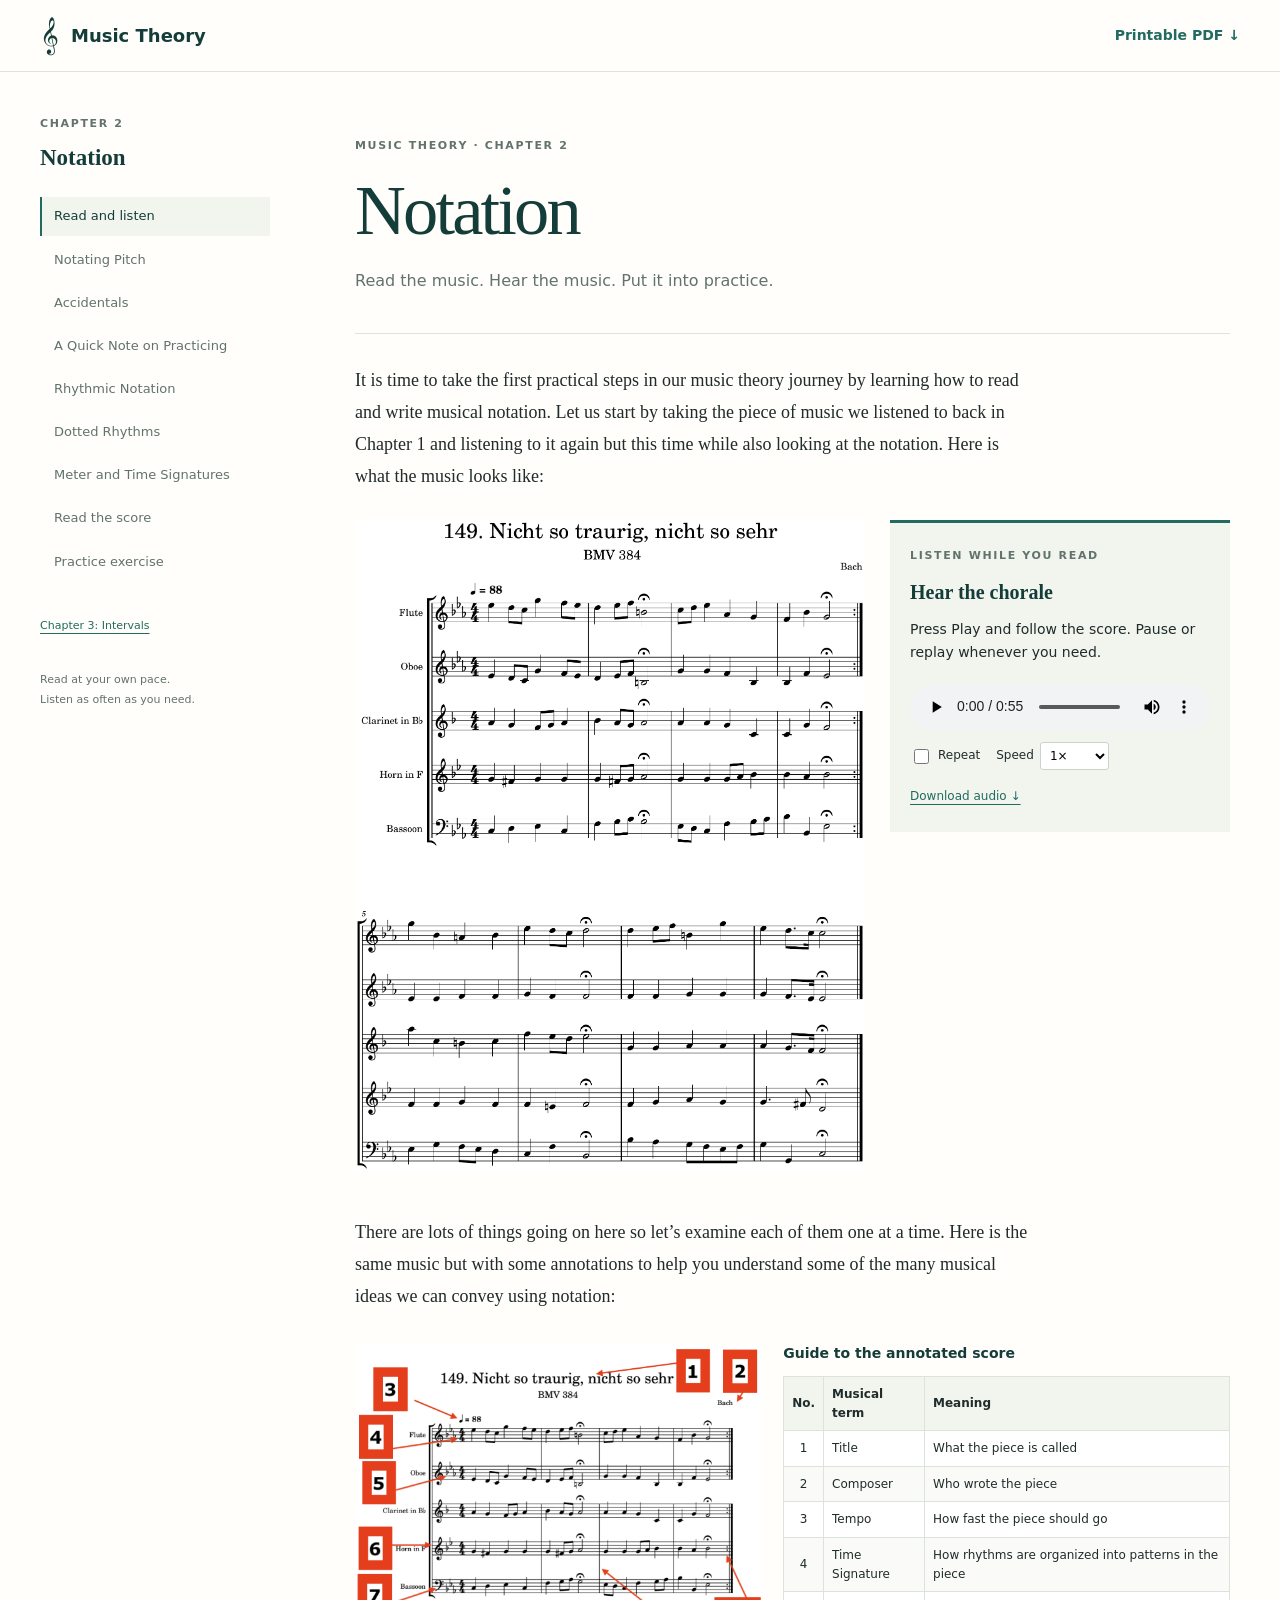
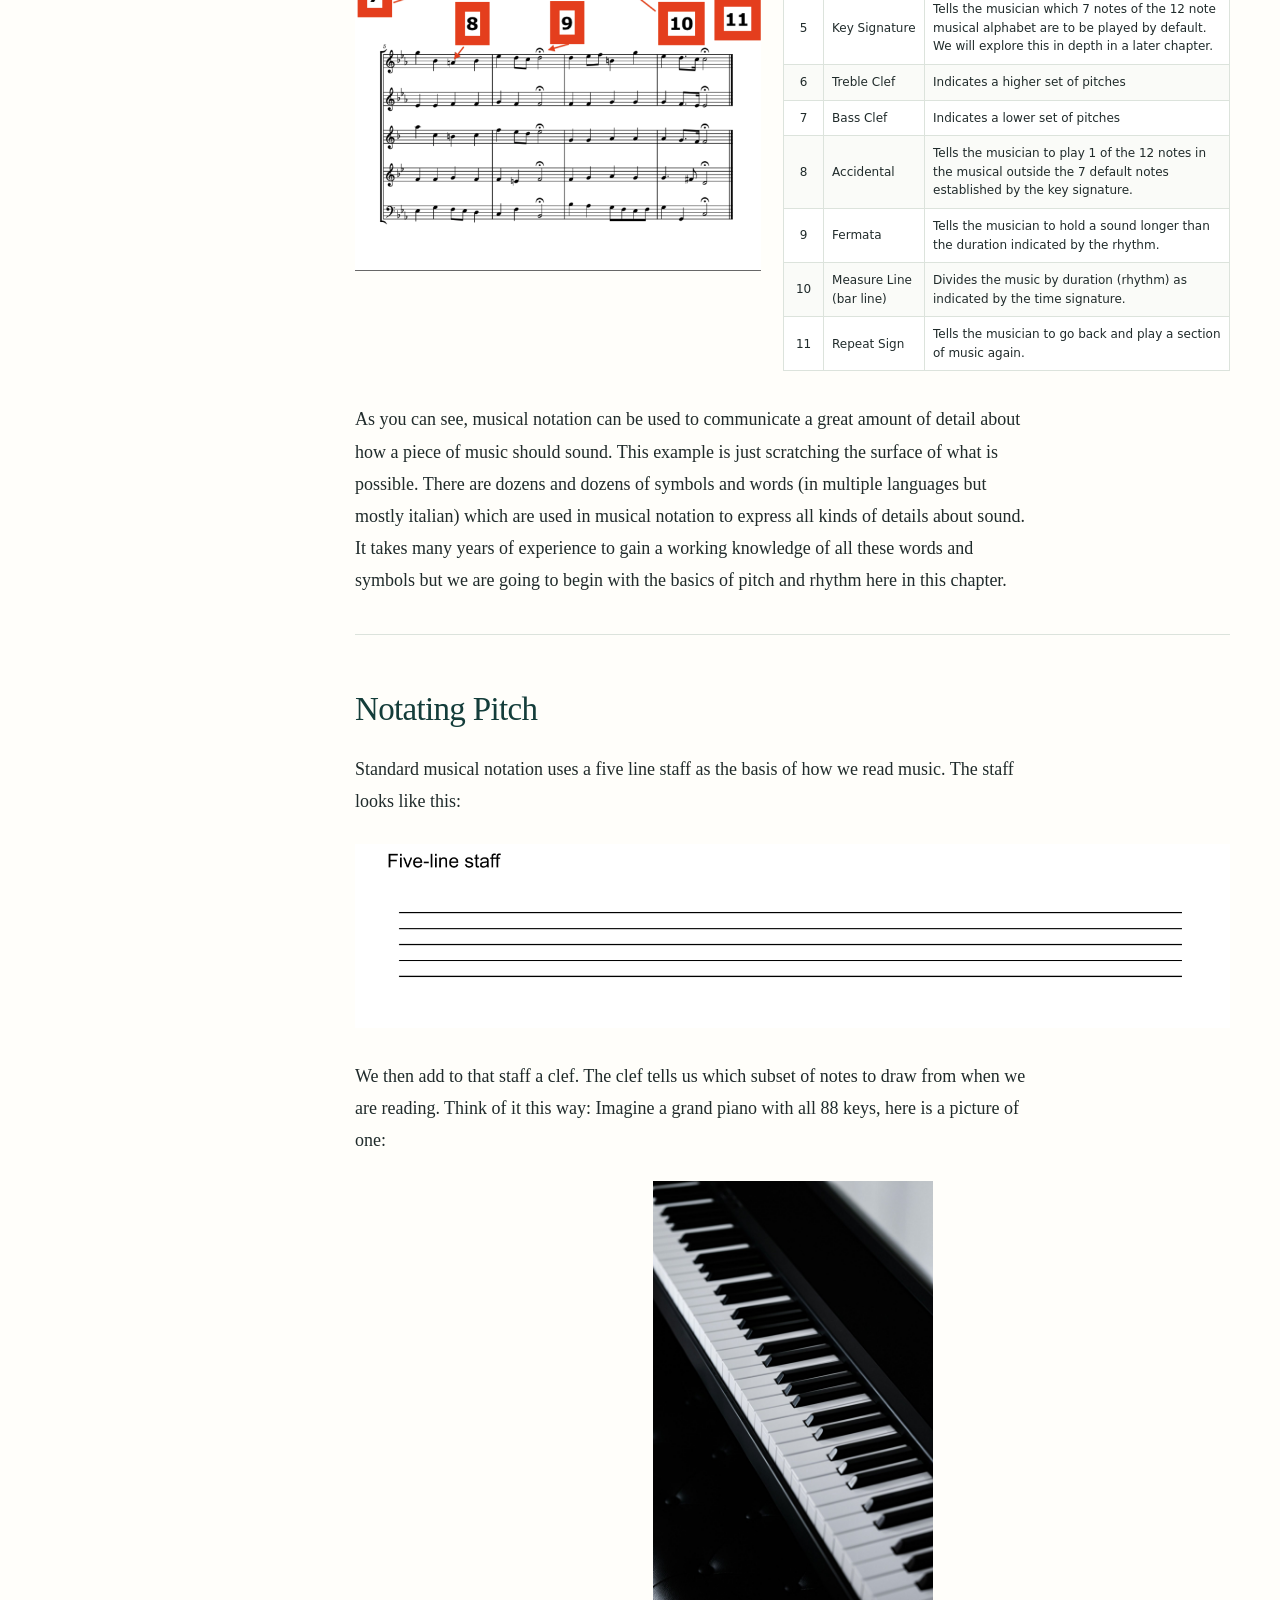
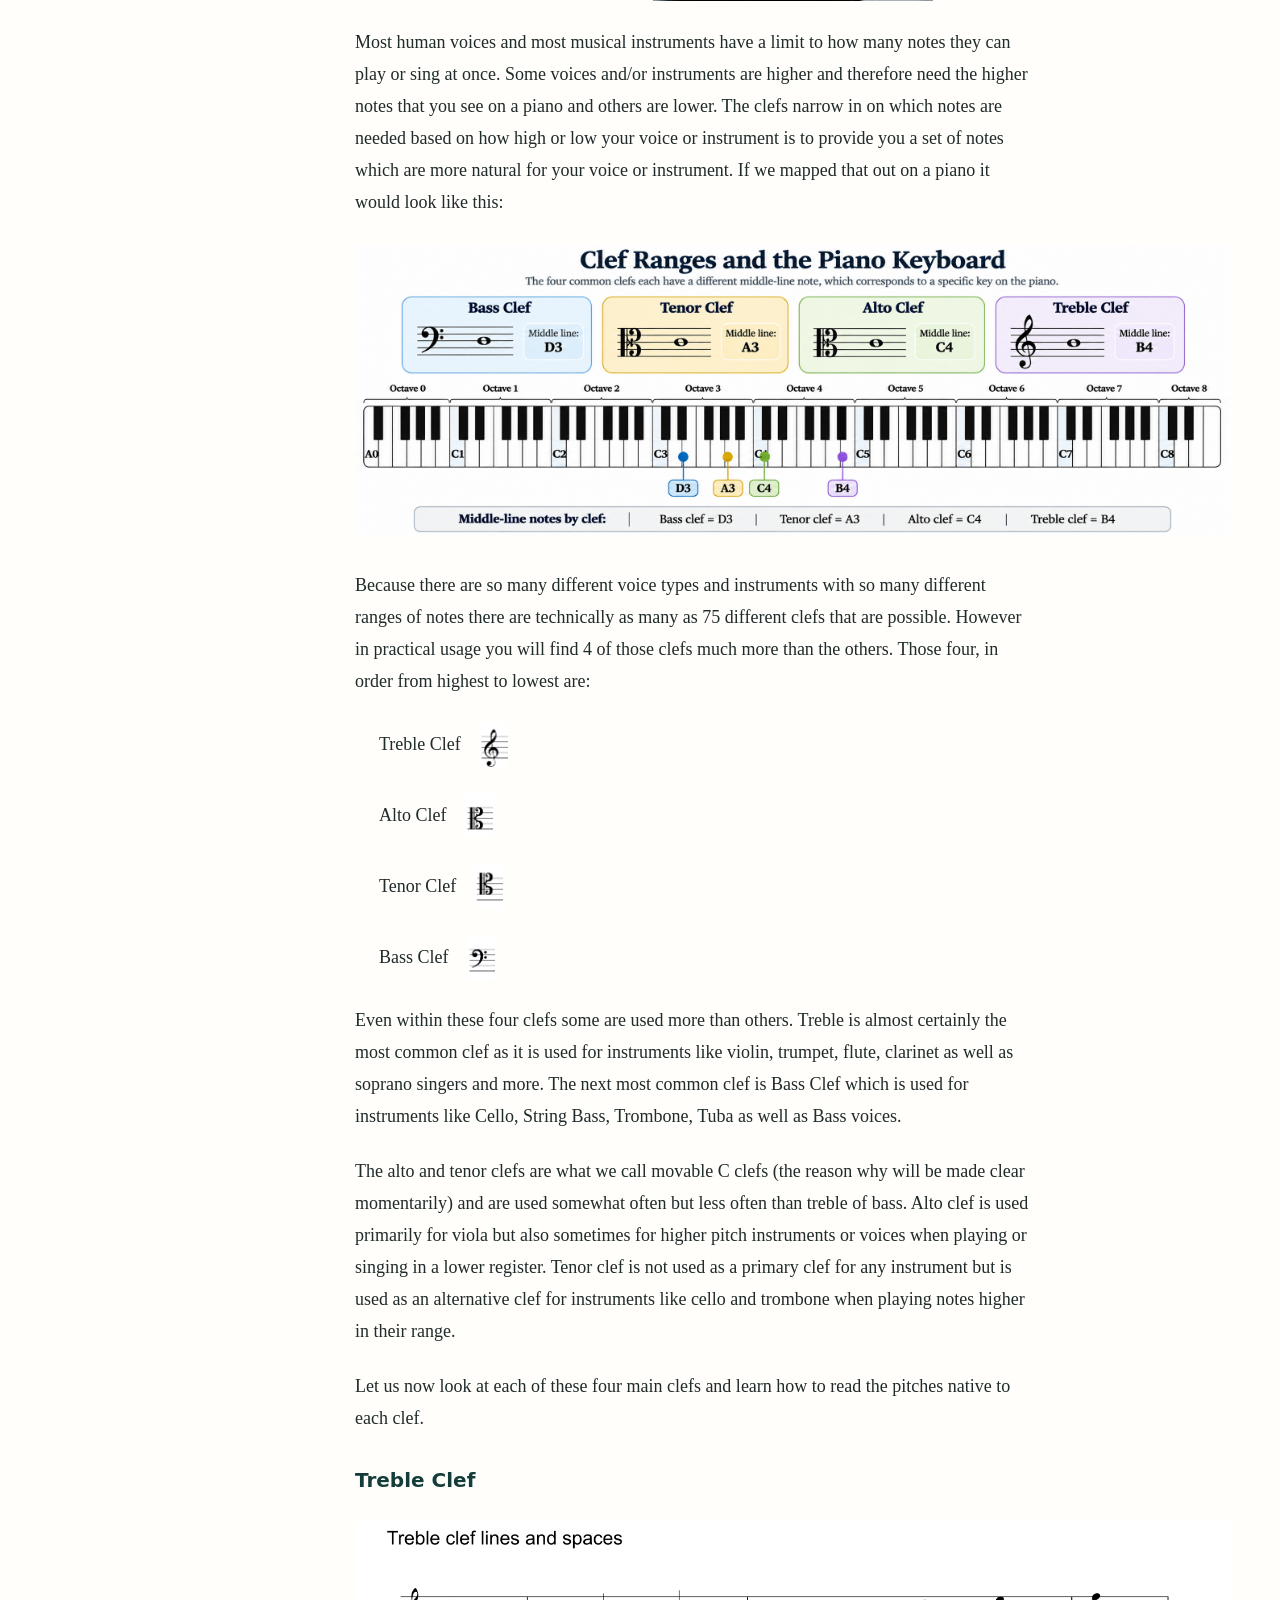
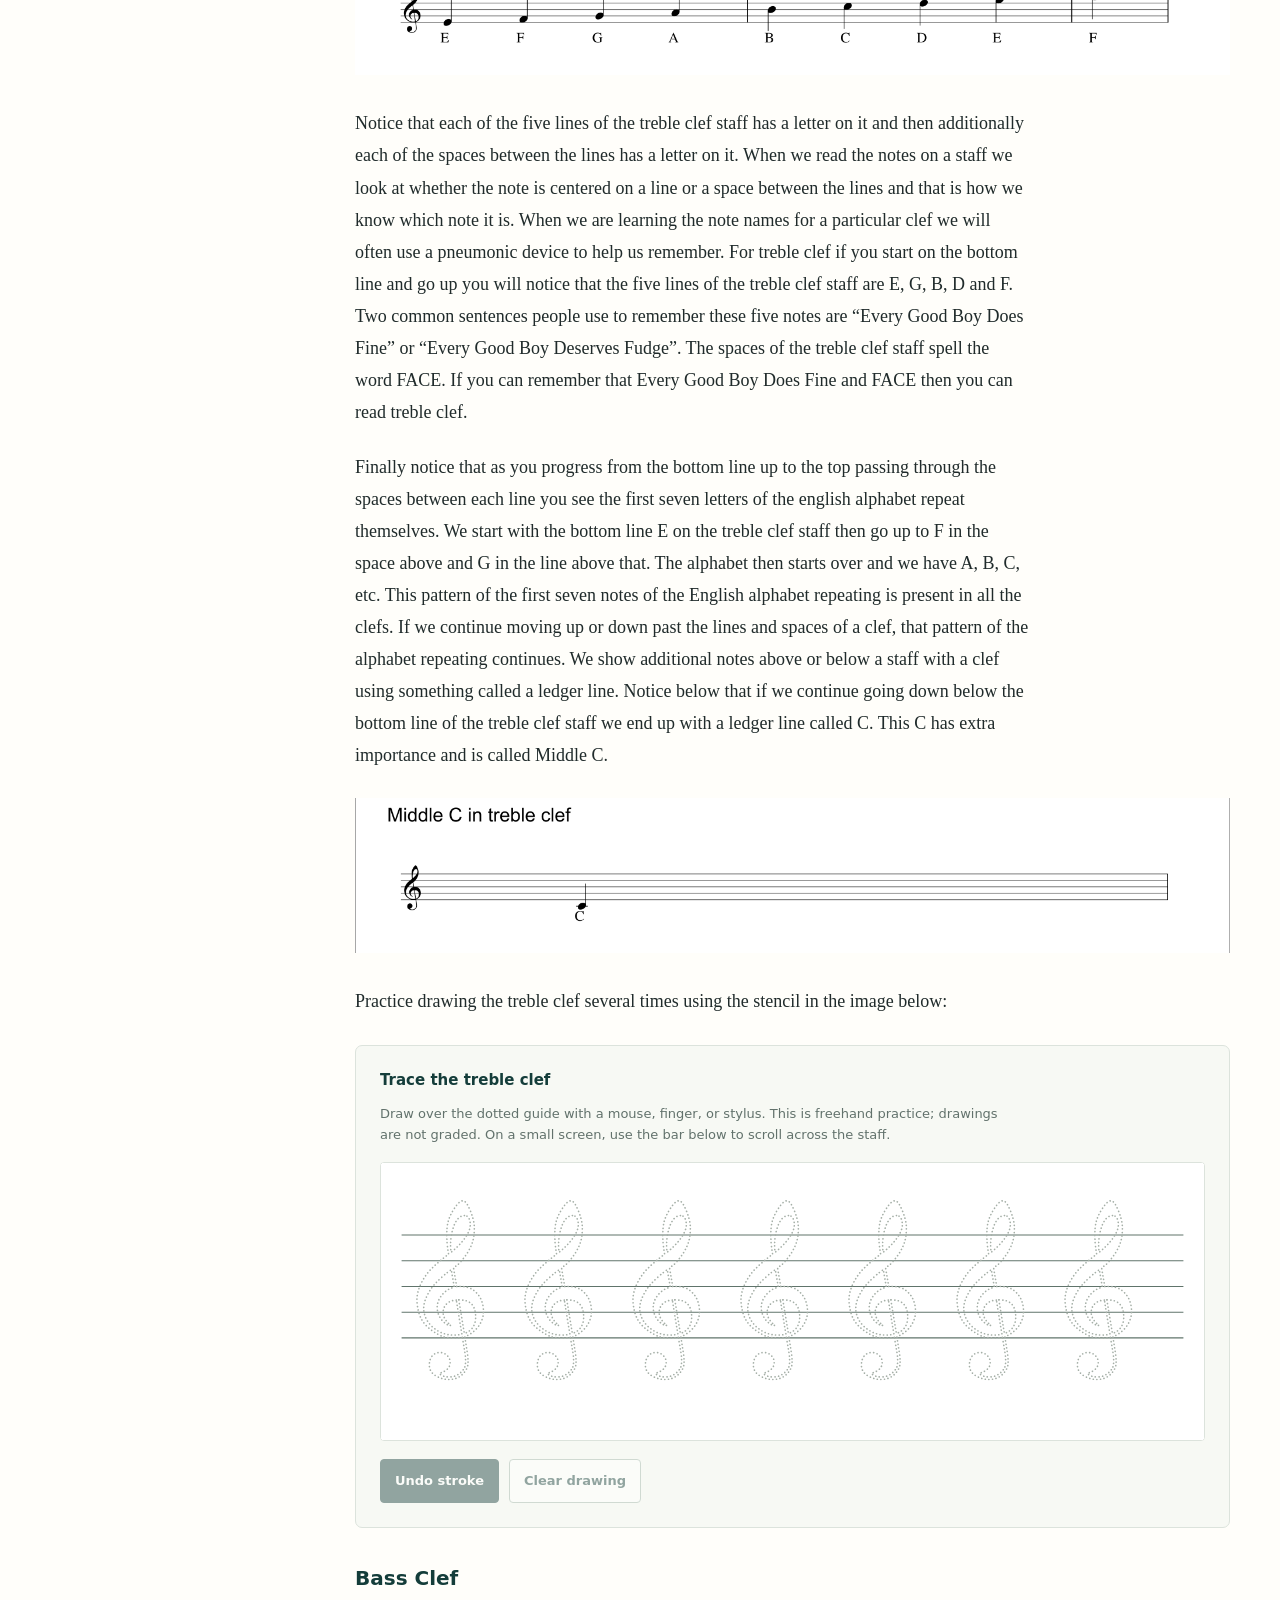
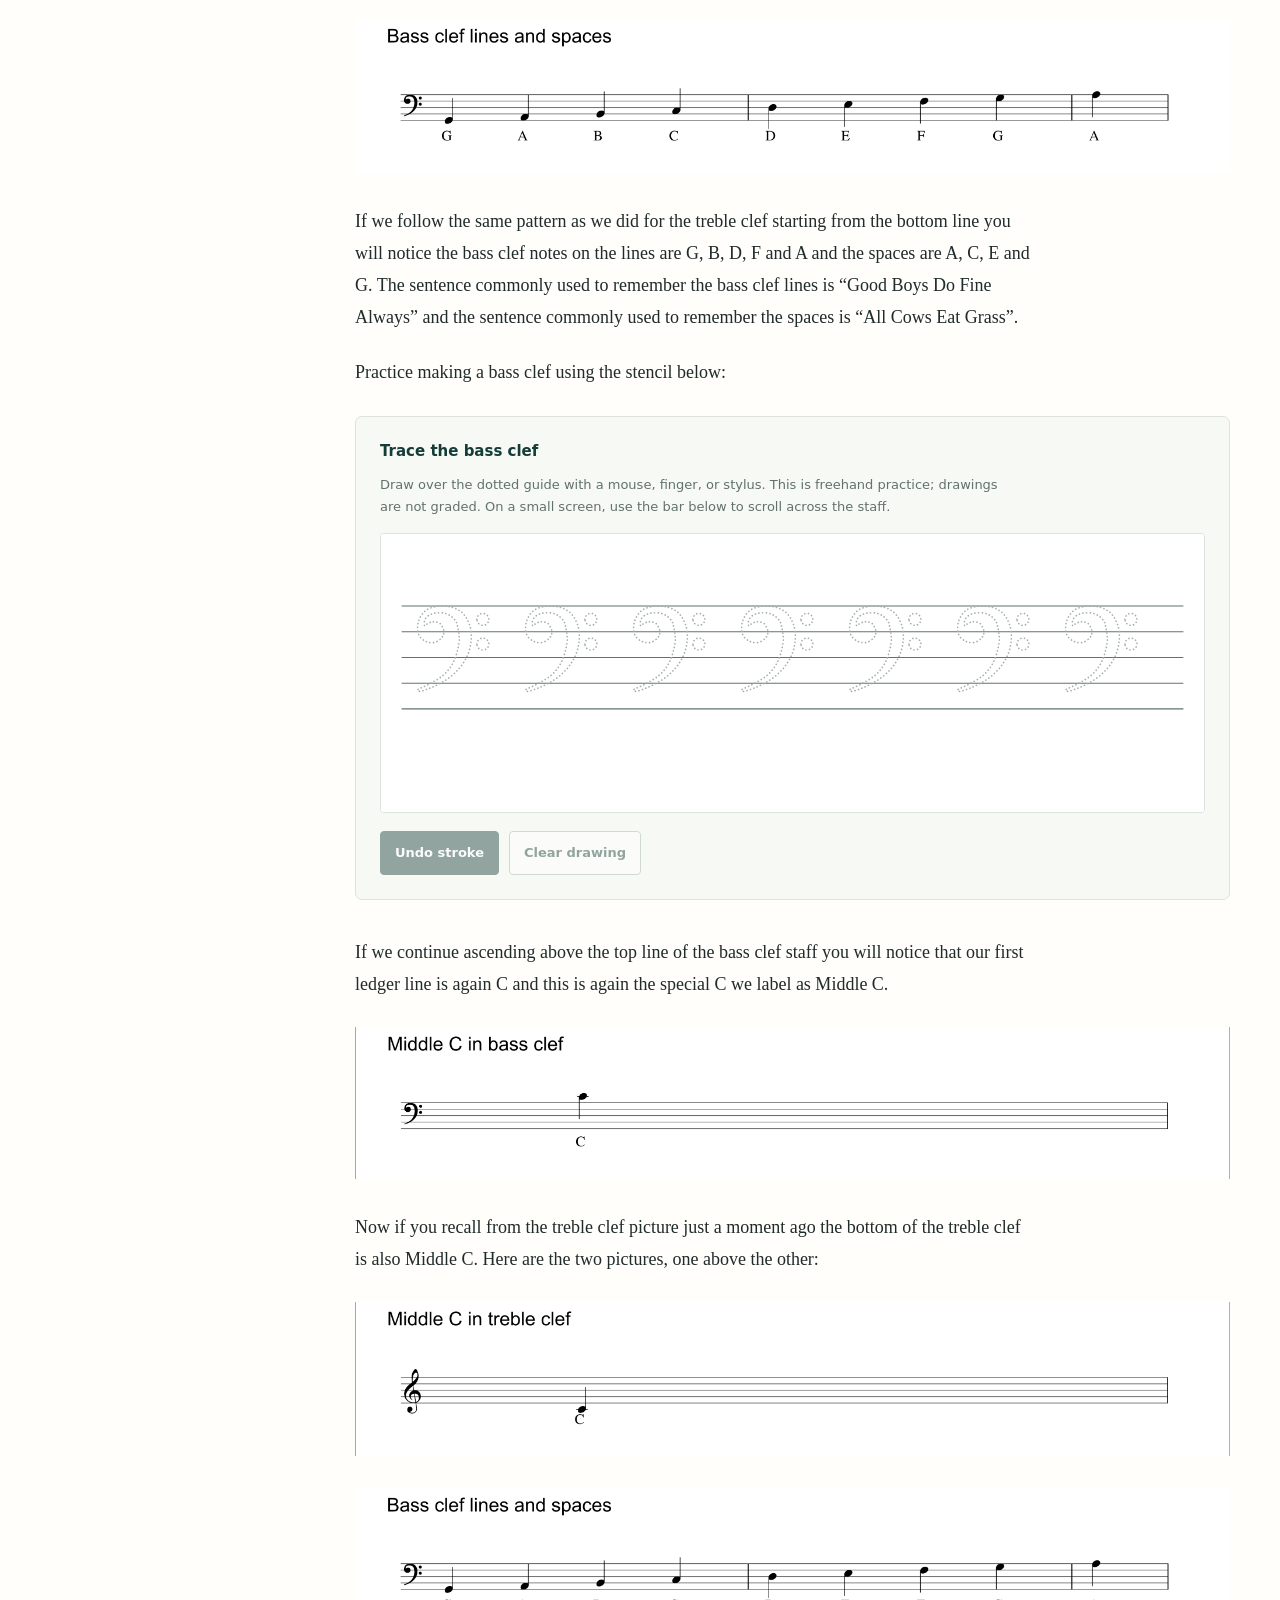
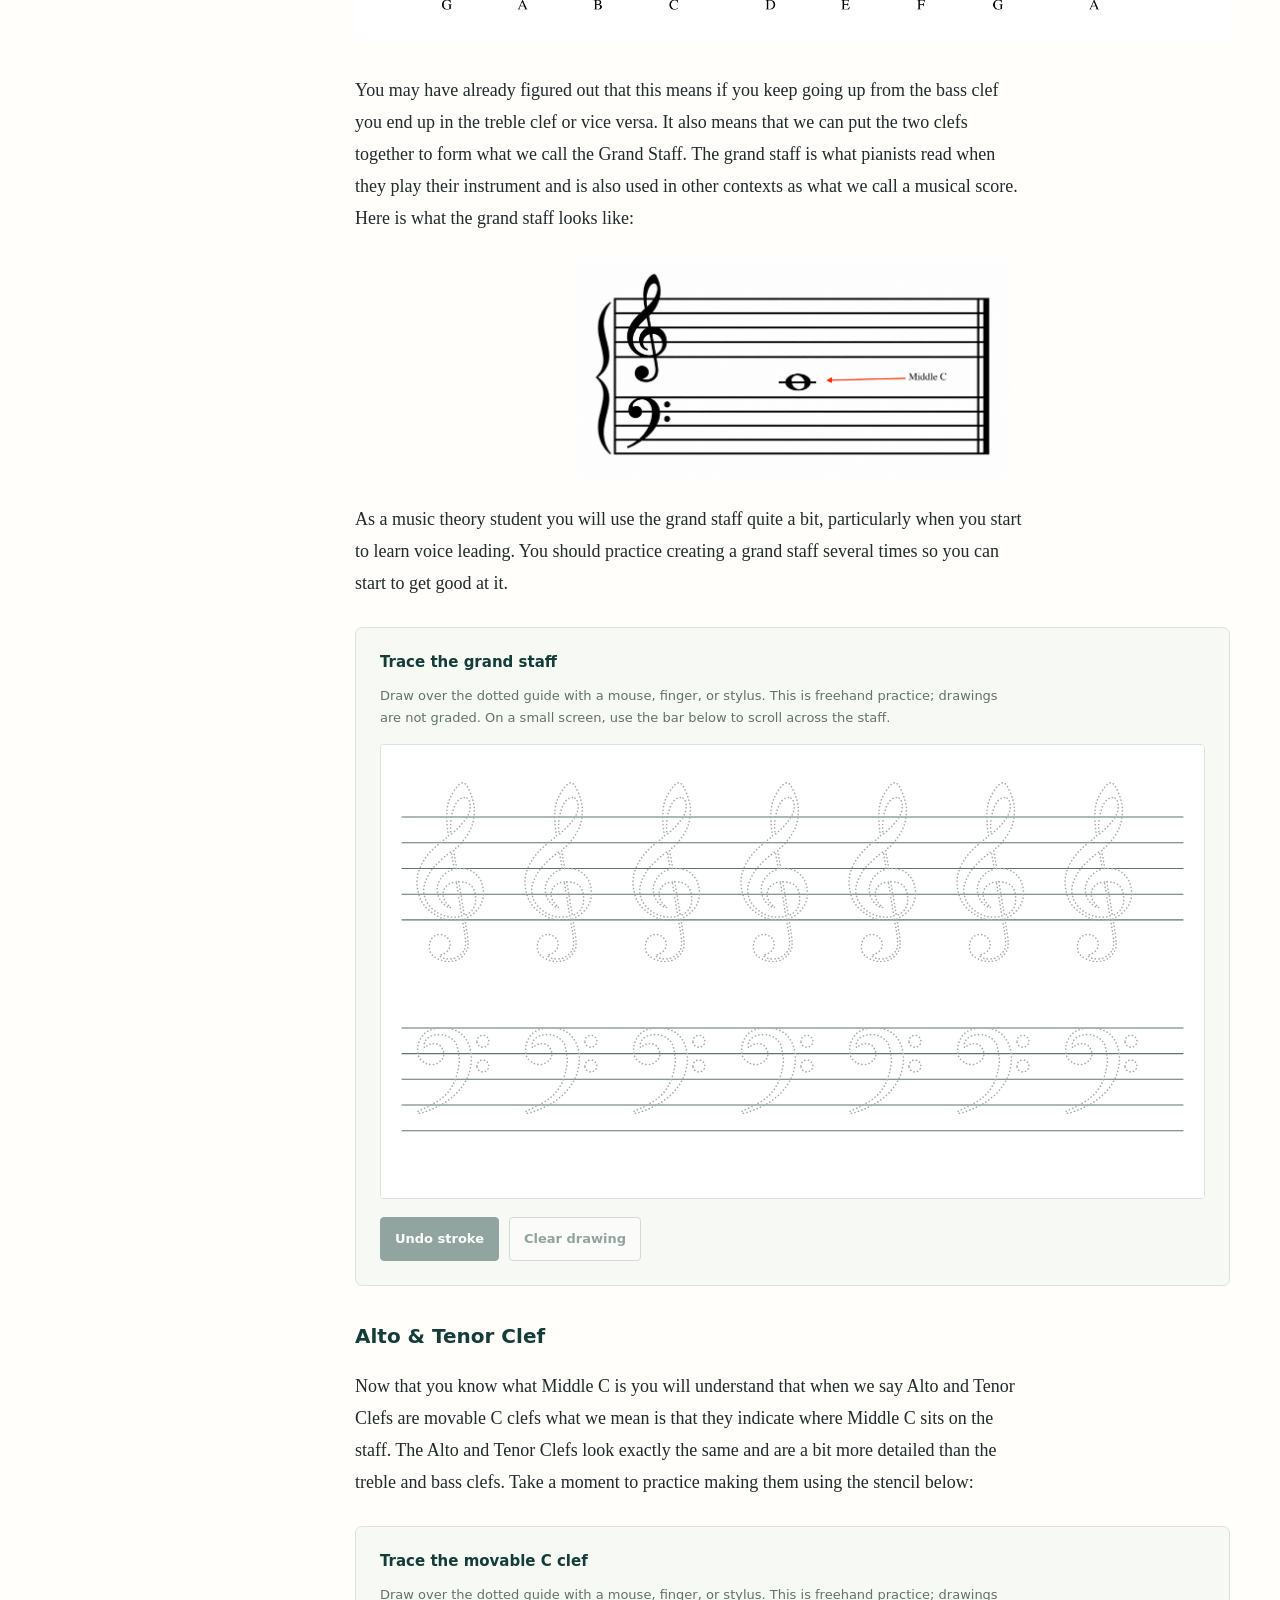
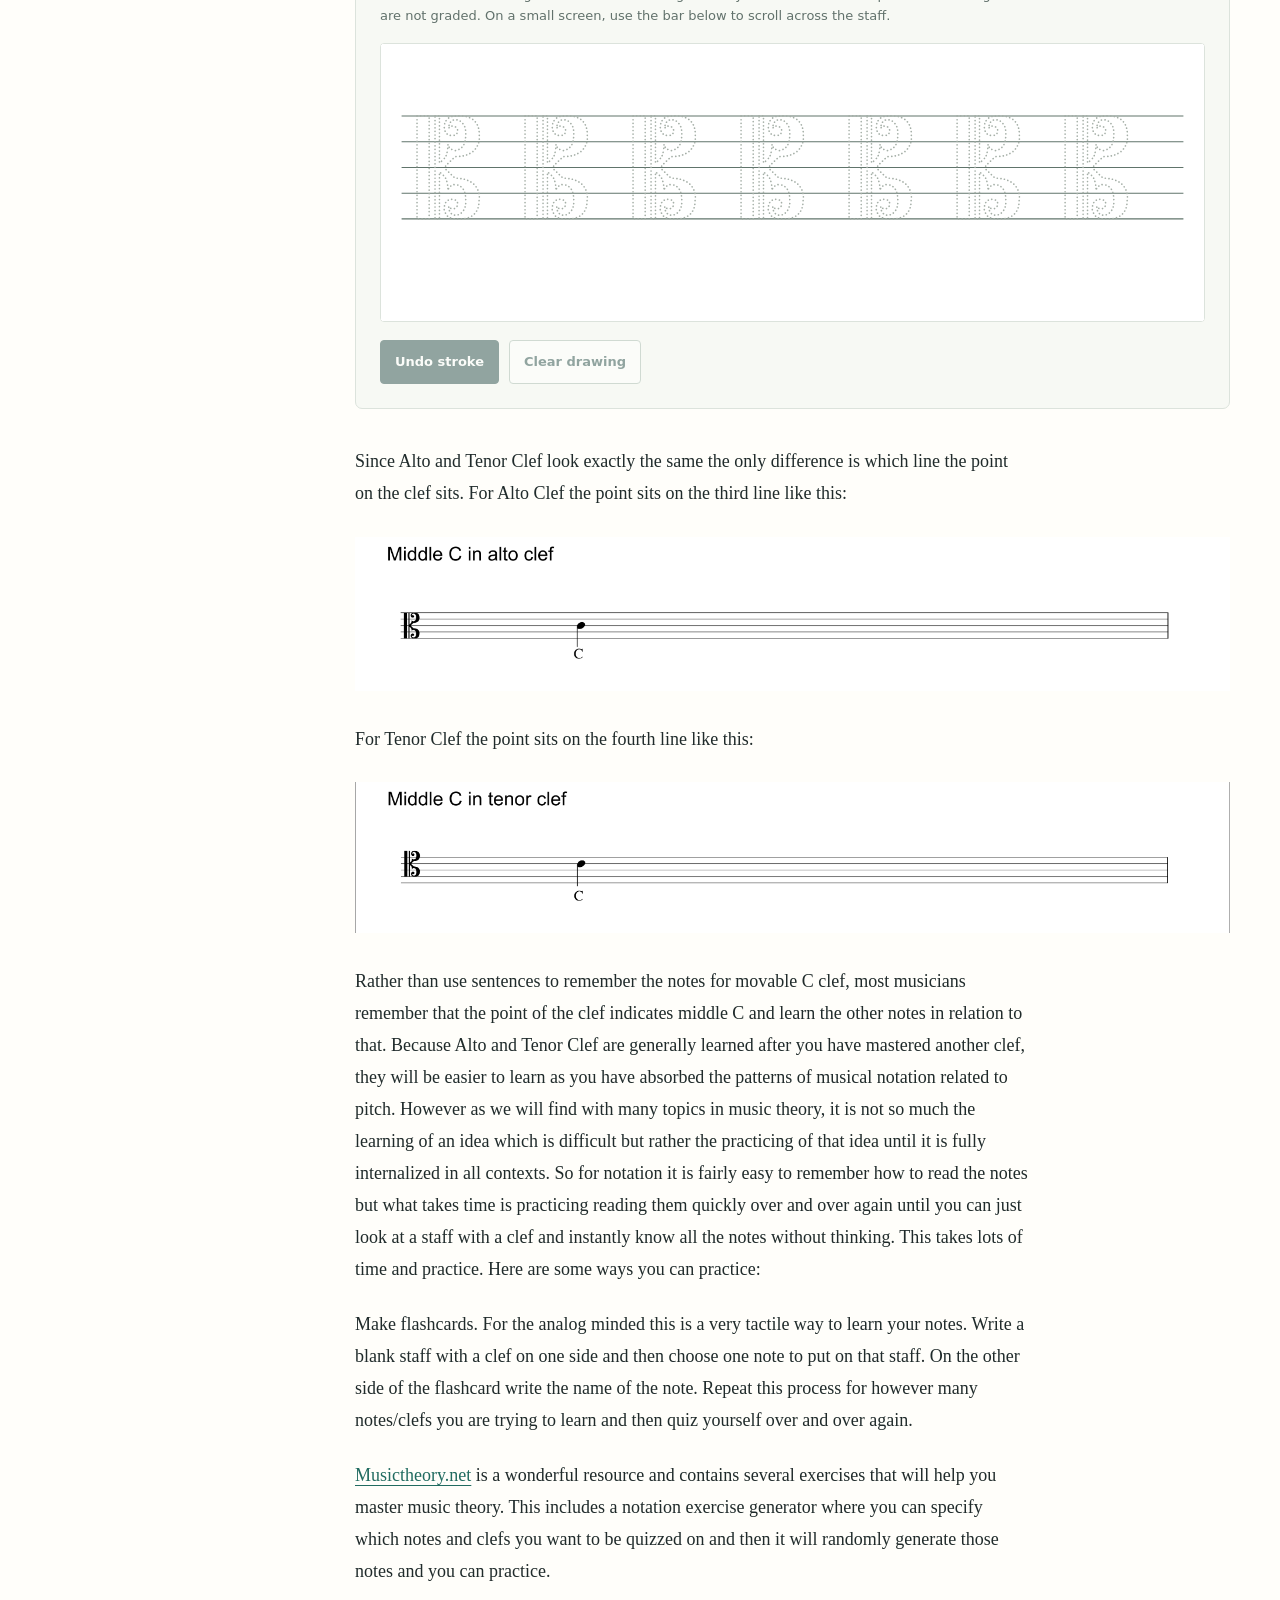
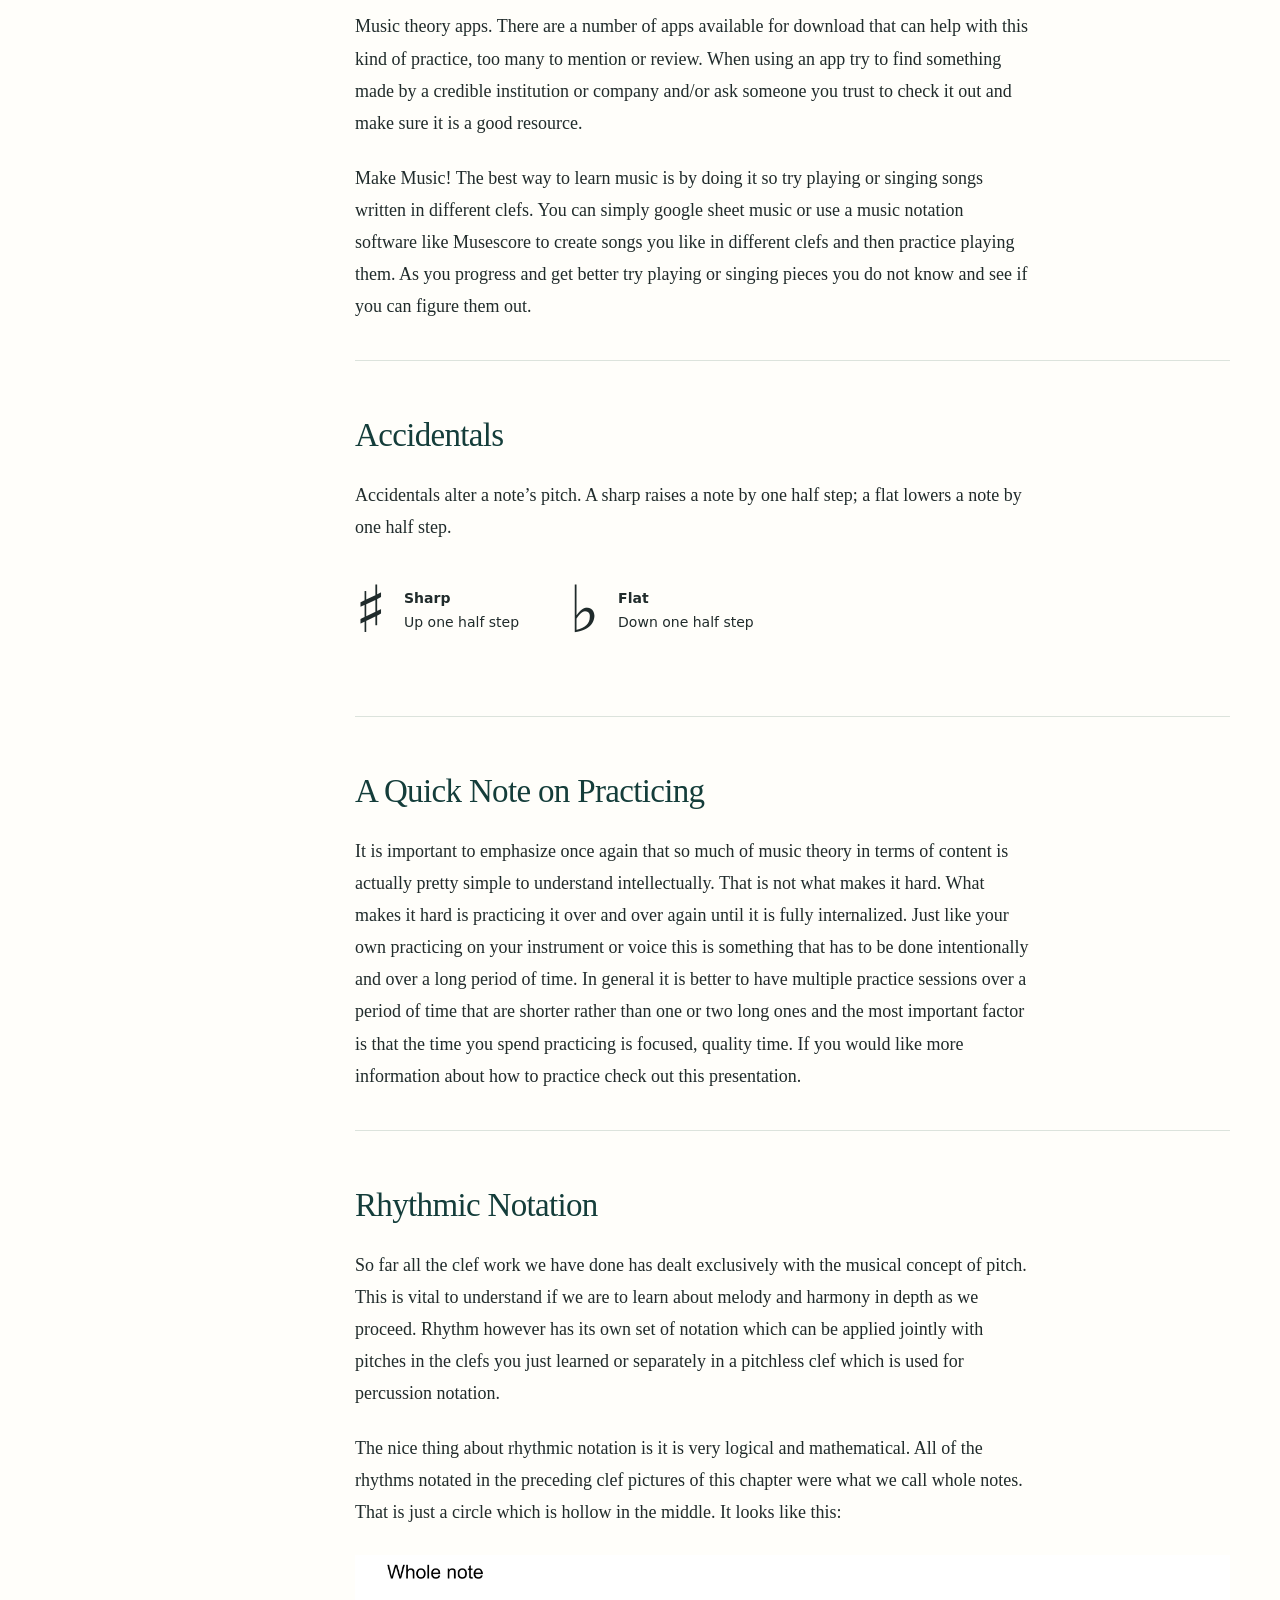
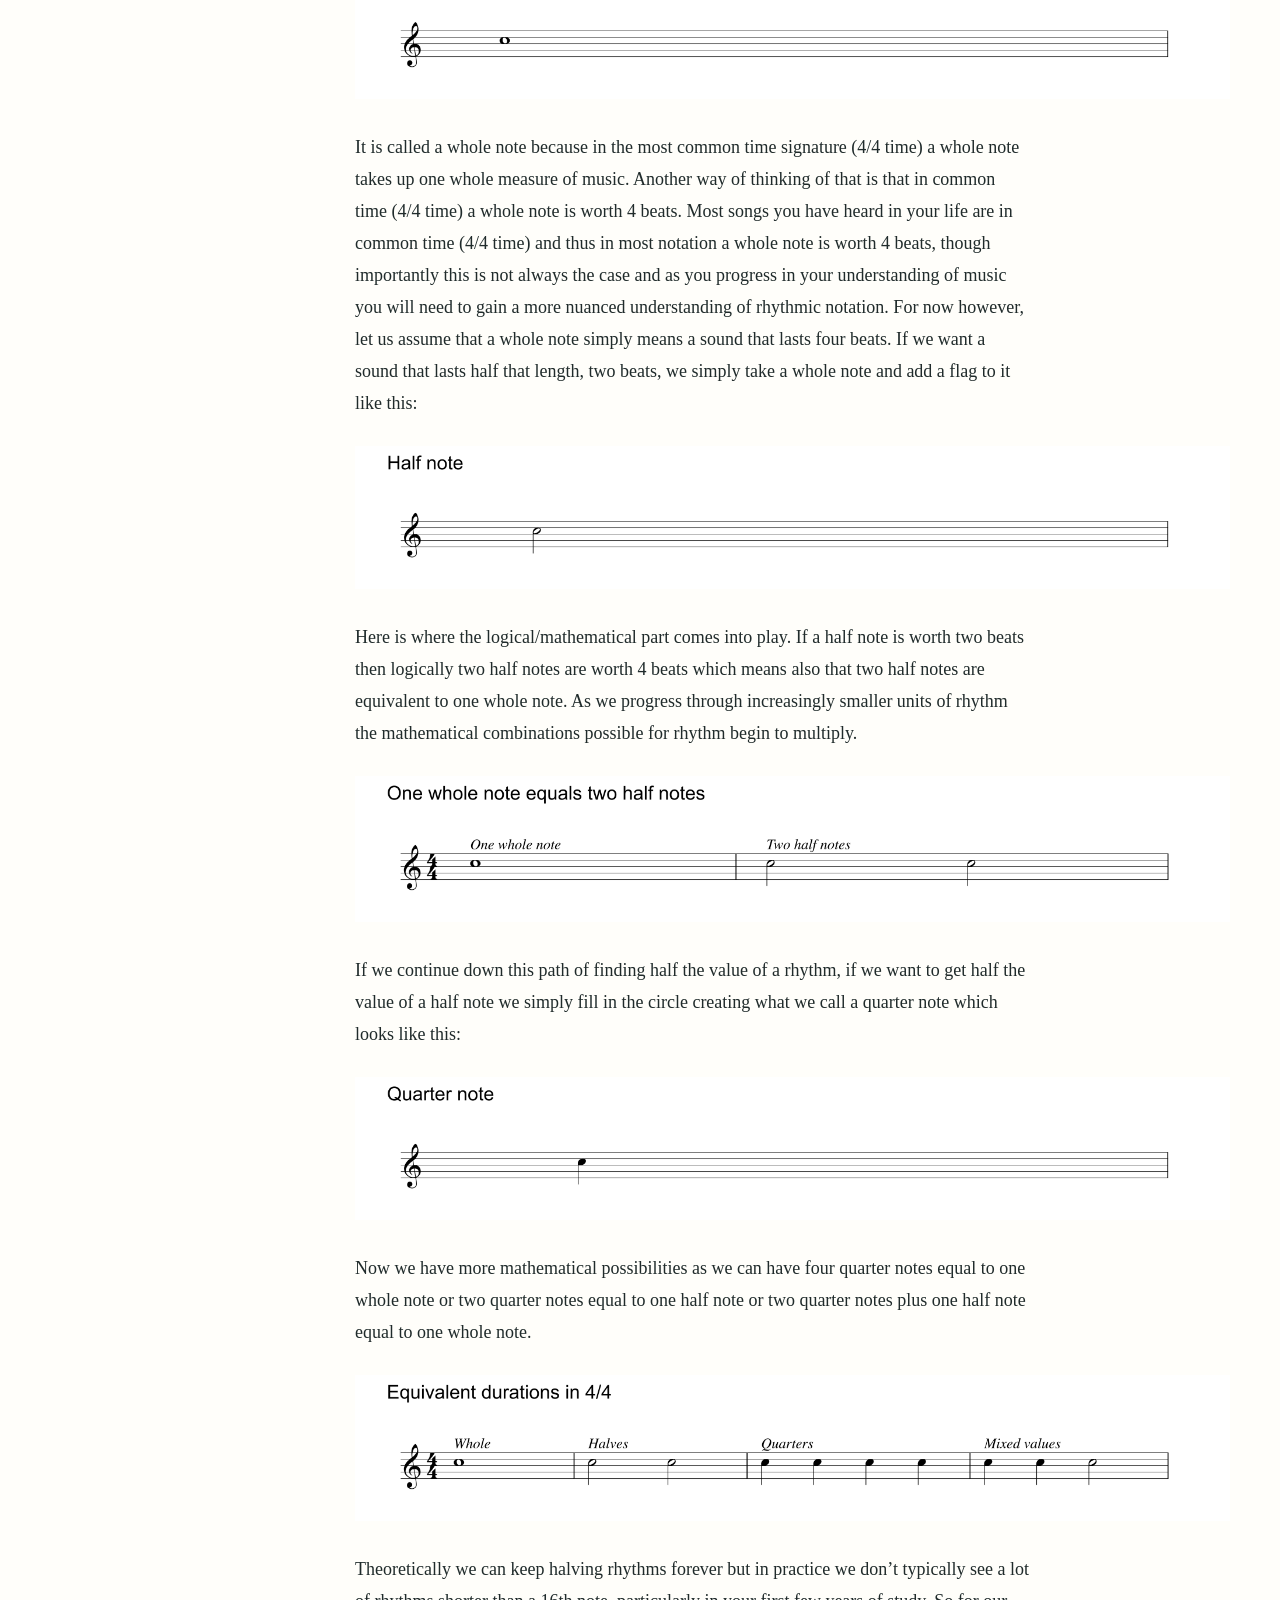
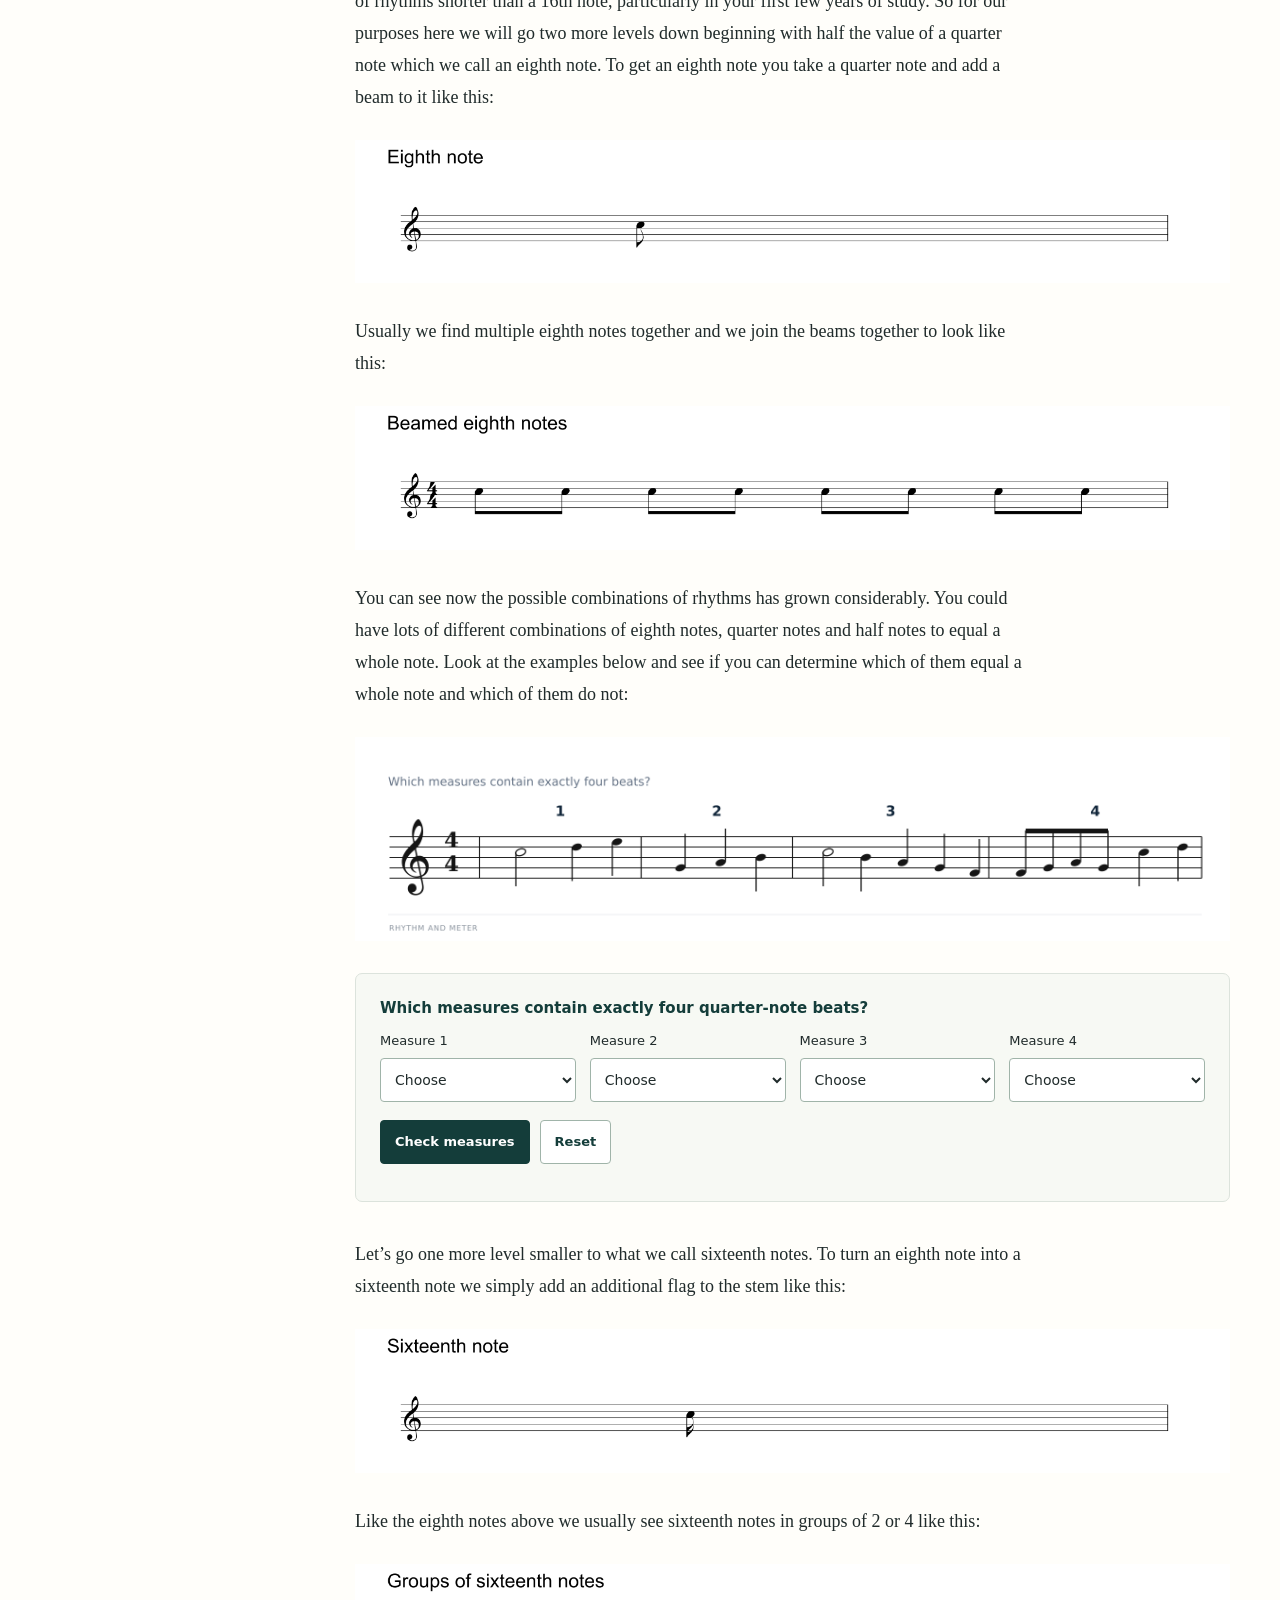
==== index.html @ 639fff65 "Add Chapter 3 intervals and reusable textbook checks" ====
<!doctype html>
<html lang="en"><head><meta charset="utf-8"><meta name="viewport" content="width=device-width,initial-scale=1"><meta name="description" content="Chapter 2 Notation — read musical notation, listen to the chorale alongside the score, and practice pitch and rhythm."><meta name="theme-color" content="#143d3a"><title>Chapter 2 · Notation</title><link rel="stylesheet" href="styles.css?v=2"><script src="app.js?v=2" defer></script><script src="practice.js?v=2" defer></script></head><body><a class="skip-link" href="#main">Skip to chapter</a><div class="reading-progress" aria-hidden="true"></div><header class="site-header"><a class="book-title" href="#opening"><span class="book-mark" aria-hidden="true">𝄞</span> Music Theory</a><div class="header-actions"><a href="assets/chapter-2-print.pdf" download>Printable PDF ↓</a><button type="button" id="menu-toggle" aria-expanded="false" aria-controls="chapter-navigation">Contents ☰</button></div></header><div class="book-layout"><aside class="sidebar" id="chapter-navigation"><p class="eyebrow">Chapter 2</p><p class="nav-title">Notation</p><nav aria-label="Chapter contents"><a href="#opening">Read and listen</a><a href="#pitch">Notating Pitch</a><a href="#accidentals">Accidentals</a><a href="#practicing">A Quick Note on Practicing</a><a href="#rhythm">Rhythmic Notation</a><a href="#dots">Dotted Rhythms</a><a href="#meter">Meter and Time Signatures</a><a href="#score-practice">Read the score</a><a href="#practice">Practice exercise</a></nav><p class="sidebar-note"><a href="chapter-3/">Chapter 3: Intervals</a></p><p class="sidebar-note">Read at your own pace.<br>Listen as often as you need.</p></aside><main id="main"><section id="opening" aria-labelledby="chapter-title"><header class="chapter-heading"><p class="eyebrow">Music Theory · Chapter 2</p><h1 id="chapter-title">Notation</h1><p class="chapter-deck">Read the music. Hear the music. Put it into practice.</p></header><p>It is time to take the first practical steps in our music theory journey by learning how to read and write musical notation. Let us start by taking the piece of music we listened to back in Chapter 1 and listening to it again but this time while also looking at the notation. Here is what the music looks like:</p><div class="score-listening"><figure class="notation score"><button class="image-zoom" type="button" data-image="assets/chorale-score.png" data-alt="Full chorale score: Nicht so traurig, nicht so sehr" aria-label="Enlarge: Full chorale score: Nicht so traurig, nicht so sehr"><img src="assets/chorale-score.png" alt="Full chorale score: Nicht so traurig, nicht so sehr" loading="lazy" decoding="async"><span class="zoom-label" aria-hidden="true">Enlarge ↗</span></button></figure><aside class="listening-panel" aria-label="Listen to the chorale"><p class="eyebrow">Listen while you read</p><h2>Hear the chorale</h2><p>Press Play and follow the score. Pause or replay whenever you need.</p><audio id="chapter-audio" controls preload="metadata" src="assets/chorale.mp3">Your browser does not support audio playback. <a href="assets/chorale.mp3">Download the recording</a>.</audio><div class="audio-options"><label><input id="repeat-audio" type="checkbox"> Repeat</label><label for="playback-speed">Speed <select id="playback-speed"><option value="0.75">0.75×</option><option value="1" selected>1×</option><option value="1.25">1.25×</option></select></label></div><p class="audio-status" id="audio-status" role="status"></p><a class="text-link" href="assets/chorale.mp3" download>Download audio ↓</a></aside></div><p>There are lots of things going on here so let’s examine each of them one at a time. Here is the same music but with some annotations to help you understand some of the many musical ideas we can convey using notation:</p><div class="annotation-guide" id="annotated-guide"><figure class="notation annotated"><button class="image-zoom" type="button" data-image="assets/annotated-score.png" data-alt="Chorale annotated with eleven numbered musical features" aria-label="Enlarge: Chorale annotated with eleven numbered musical features"><img src="assets/annotated-score.png" alt="Chorale annotated with eleven numbered musical features" loading="lazy" decoding="async"><span class="zoom-label" aria-hidden="true">Enlarge ↗</span></button></figure><div class="table-scroll" tabindex="0" aria-label="Guide to the annotated score; scroll to read all eleven entries"><table><caption>Guide to the annotated score</caption><thead><tr><th scope="col">No.</th><th scope="col">Musical term</th><th scope="col">Meaning</th></tr></thead><tbody><tr><td>1</td><td>Title</td><td>What the piece is called</td></tr><tr><td>2</td><td>Composer</td><td>Who wrote the piece</td></tr><tr><td>3</td><td>Tempo</td><td>How fast the piece should go</td></tr><tr><td>4</td><td>Time Signature</td><td>How rhythms are organized into patterns in the piece</td></tr><tr><td>5</td><td>Key Signature</td><td>Tells the musician which 7 notes of the 12 note musical alphabet are to be played by default. We will explore this in depth in a later chapter. </td></tr><tr><td>6</td><td>Treble Clef</td><td>Indicates a higher set of pitches</td></tr><tr><td>7</td><td>Bass Clef</td><td>Indicates a lower set of pitches</td></tr><tr><td>8</td><td>Accidental</td><td>Tells the musician to play 1 of the 12 notes in the musical outside the 7 default notes established by the key signature.</td></tr><tr><td>9</td><td>Fermata</td><td>Tells the musician to hold a sound longer than the duration indicated by the rhythm. </td></tr><tr><td>10</td><td>Measure Line (bar line)</td><td>Divides the music by duration (rhythm) as indicated by the time signature. </td></tr><tr><td>11</td><td>Repeat Sign</td><td>Tells the musician to go back and play a section of music again. </td></tr></tbody></table></div></div><p>As you can see, musical notation can be used to communicate a great amount of detail about how a piece of music should sound. This example is just scratching the surface of what is possible. There are dozens and dozens of symbols and words (in multiple languages but mostly italian) which are used in musical notation to express all kinds of details about sound. It takes many years of experience to gain a working knowledge of all these words and symbols but we are going to begin with the basics of pitch and rhythm here in this chapter.</p></section><section id="pitch" aria-labelledby="heading-pitch"><h2 id="heading-pitch">Notating Pitch</h2><p>Standard musical notation uses a five line staff as the basis of how we read music. The staff looks like this:</p><figure class="notation "><button class="image-zoom" type="button" data-image="assets/10.png" data-alt="A five-line musical staff" aria-label="Enlarge: A five-line musical staff"><img src="assets/10.png" alt="A five-line musical staff" loading="lazy" decoding="async"><span class="zoom-label" aria-hidden="true">Enlarge ↗</span></button></figure><p>We then add to that staff a clef. The clef tells us which subset of notes to draw from when we are reading. Think of it this way: Imagine a grand piano with all 88 keys, here is a picture of one:</p><figure class="notation piano-photo"><button class="image-zoom" type="button" data-image="assets/11.jpg" data-alt="The keyboard of a grand piano" aria-label="Enlarge: The keyboard of a grand piano"><img src="assets/11.jpg" alt="The keyboard of a grand piano" loading="lazy" decoding="async"><span class="zoom-label" aria-hidden="true">Enlarge ↗</span></button></figure><p>Most human voices and most musical instruments have a limit to how many notes they can play or sing at once. Some voices and/or instruments are higher and therefore need the higher notes that you see on a piano and others are lower. The clefs narrow in on which notes are needed based on how high or low your voice or instrument is to provide you a set of notes which are more natural for your voice or instrument. If we mapped that out on a piano it would look like this:</p><figure class="notation "><button class="image-zoom" type="button" data-image="assets/12.png" data-alt="Clef ranges mapped onto a piano keyboard" aria-label="Enlarge: Clef ranges mapped onto a piano keyboard"><img src="assets/12.png" alt="Clef ranges mapped onto a piano keyboard" loading="lazy" decoding="async"><span class="zoom-label" aria-hidden="true">Enlarge ↗</span></button></figure><p>Because there are so many different voice types and instruments with so many different ranges of notes there are technically as many as 75 different clefs that are possible. However in practical usage you will find 4 of those clefs much more than the others. Those four, in order from highest to lowest are:</p><p class="clef-list-item">Treble Clef<img src="assets/clef-treble.png" alt="Treble Clef symbol"></p><p class="clef-list-item">Alto Clef<img src="assets/clef-alto.png" alt="Alto Clef symbol"></p><p class="clef-list-item">Tenor Clef<img src="assets/clef-tenor.png" alt="Tenor Clef symbol"></p><p class="clef-list-item">Bass Clef<img src="assets/clef-bass.png" alt="Bass Clef symbol"></p><p>Even within these four clefs some are used more than others. Treble is almost certainly the most common clef as it is used for instruments like violin, trumpet, flute, clarinet as well as soprano singers and more. The next most common clef is Bass Clef which is used for instruments like Cello, String Bass, Trombone, Tuba as well as Bass voices.</p><p>The alto and tenor clefs are what we call movable C clefs (the reason why will be made clear momentarily) and are used somewhat often but less often than treble of bass. Alto clef is used primarily for viola but also sometimes for higher pitch instruments or voices when playing or singing in a lower register. Tenor clef is not used as a primary clef for any instrument but is used as an alternative clef for instruments like cello and trombone when playing notes higher in their range.</p><p>Let us now look at each of these four main clefs and learn how to read the pitches native to each clef.</p><h3>Treble Clef</h3><figure class="notation "><button class="image-zoom" type="button" data-image="assets/13.png" data-alt="Treble clef lines and spaces with note names" aria-label="Enlarge: Treble clef lines and spaces with note names"><img src="assets/13.png" alt="Treble clef lines and spaces with note names" loading="lazy" decoding="async"><span class="zoom-label" aria-hidden="true">Enlarge ↗</span></button></figure><p>Notice that each of the five lines of the treble clef staff has a letter on it and then additionally each of the spaces between the lines has a letter on it. When we read the notes on a staff we look at whether the note is centered on a line or a space between the lines and that is how we know which note it is. When we are learning the note names for a particular clef we will often use a pneumonic device to help us remember. For treble clef if you start on the bottom line and go up you will notice that the five lines of the treble clef staff are E, G, B, D and F. Two common sentences people use to remember these five notes are “Every Good Boy Does Fine” or “Every Good Boy Deserves Fudge”. The spaces of the treble clef staff spell the word FACE. If you can remember that Every Good Boy Does Fine and FACE then you can read treble clef.</p><p>Finally notice that as you progress from the bottom line up to the top passing through the spaces between each line you see the first seven letters of the english alphabet repeat themselves. We start with the bottom line E on the treble clef staff then go up to F in the space above and G in the line above that. The alphabet then starts over and we have A, B, C, etc. This pattern of the first seven notes of the English alphabet repeating is present in all the clefs. If we continue moving up or down past the lines and spaces of a clef, that pattern of the alphabet repeating continues. We show additional notes above or below a staff with a clef using something called a ledger line. Notice below that if we continue going down below the bottom line of the treble clef staff we end up with a ledger line called C. This C has extra importance and is called Middle C.</p><figure class="notation "><button class="image-zoom" type="button" data-image="assets/14.png" data-alt="Middle C below the treble staff" aria-label="Enlarge: Middle C below the treble staff"><img src="assets/14.png" alt="Middle C below the treble staff" loading="lazy" decoding="async"><span class="zoom-label" aria-hidden="true">Enlarge ↗</span></button></figure><p>Practice drawing the treble clef several times using the stencil in the image below:</p><figure class="notation  trace-print-original"><button class="image-zoom" type="button" data-image="assets/15.png" data-alt="Seven light-gray dotted treble clefs to trace" aria-label="Enlarge: Seven light-gray dotted treble clefs to trace"><img src="assets/15.png" alt="Seven light-gray dotted treble clefs to trace" loading="lazy" decoding="async"><span class="zoom-label" aria-hidden="true">Enlarge ↗</span></button></figure><div class="trace-practice practice-box" data-trace="15"><h4>Trace the treble clef</h4><p class="practice-help">Draw over the dotted guide with a mouse, finger, or stylus. This is freehand practice; drawings are not graded. On a small screen, use the bar below to scroll across the staff.</p><div class="trace-scroll" tabindex="0" aria-label="Scrollable treble clef tracing staff"><div class="trace-surface"><img src="assets/15.png" alt="Dotted treble clef guide"><canvas aria-label="Draw the treble clef over the dotted guide">Use the printable chapter for pencil-and-paper tracing.</canvas></div></div><div class="practice-actions"><button type="button" data-undo>Undo stroke</button><button type="button" data-clear>Clear drawing</button><span class="trace-status" role="status"></span></div></div><h3>Bass Clef</h3><figure class="notation "><button class="image-zoom" type="button" data-image="assets/16.png" data-alt="Bass clef lines and spaces with note names" aria-label="Enlarge: Bass clef lines and spaces with note names"><img src="assets/16.png" alt="Bass clef lines and spaces with note names" loading="lazy" decoding="async"><span class="zoom-label" aria-hidden="true">Enlarge ↗</span></button></figure><p>If we follow the same pattern as we did for the treble clef starting from the bottom line you will notice the bass clef notes on the lines are G, B, D, F and A and the spaces are A, C, E and G. The sentence commonly used to remember the bass clef lines is “Good Boys Do Fine Always” and the sentence commonly used to remember the spaces is “All Cows Eat Grass”.</p><p>Practice making a bass clef using the stencil below:</p><figure class="notation  trace-print-original"><button class="image-zoom" type="button" data-image="assets/17.png" data-alt="Seven light-gray dotted bass clefs to trace" aria-label="Enlarge: Seven light-gray dotted bass clefs to trace"><img src="assets/17.png" alt="Seven light-gray dotted bass clefs to trace" loading="lazy" decoding="async"><span class="zoom-label" aria-hidden="true">Enlarge ↗</span></button></figure><div class="trace-practice practice-box" data-trace="17"><h4>Trace the bass clef</h4><p class="practice-help">Draw over the dotted guide with a mouse, finger, or stylus. This is freehand practice; drawings are not graded. On a small screen, use the bar below to scroll across the staff.</p><div class="trace-scroll" tabindex="0" aria-label="Scrollable bass clef tracing staff"><div class="trace-surface"><img src="assets/17.png" alt="Dotted bass clef guide"><canvas aria-label="Draw the bass clef over the dotted guide">Use the printable chapter for pencil-and-paper tracing.</canvas></div></div><div class="practice-actions"><button type="button" data-undo>Undo stroke</button><button type="button" data-clear>Clear drawing</button><span class="trace-status" role="status"></span></div></div><p>If we continue ascending above the top line of the bass clef staff you will notice that our first ledger line is again C and this is again the special C we label as Middle C.</p><figure class="notation "><button class="image-zoom" type="button" data-image="assets/18.png" data-alt="Middle C above the bass staff" aria-label="Enlarge: Middle C above the bass staff"><img src="assets/18.png" alt="Middle C above the bass staff" loading="lazy" decoding="async"><span class="zoom-label" aria-hidden="true">Enlarge ↗</span></button></figure><p>Now if you recall from the treble clef picture just a moment ago the bottom of the treble clef is also Middle C. Here are the two pictures, one above the other:</p><figure class="notation "><button class="image-zoom" type="button" data-image="assets/14.png" data-alt="Middle C below the treble staff" aria-label="Enlarge: Middle C below the treble staff"><img src="assets/14.png" alt="Middle C below the treble staff" loading="lazy" decoding="async"><span class="zoom-label" aria-hidden="true">Enlarge ↗</span></button></figure><figure class="notation "><button class="image-zoom" type="button" data-image="assets/16.png" data-alt="Bass clef lines and spaces with note names" aria-label="Enlarge: Bass clef lines and spaces with note names"><img src="assets/16.png" alt="Bass clef lines and spaces with note names" loading="lazy" decoding="async"><span class="zoom-label" aria-hidden="true">Enlarge ↗</span></button></figure><p>You may have already figured out that this means if you keep going up from the bass clef you end up in the treble clef or vice versa. It also means that we can put the two clefs together to form what we call the Grand Staff. The grand staff is what pianists read when they play their instrument and is also used in other contexts as what we call a musical score. Here is what the grand staff looks like:</p><figure class="notation small-figure"><button class="image-zoom" type="button" data-image="assets/19.png" data-alt="Treble and bass clefs joined as a grand staff with Middle C" aria-label="Enlarge: Treble and bass clefs joined as a grand staff with Middle C"><img src="assets/19.png" alt="Treble and bass clefs joined as a grand staff with Middle C" loading="lazy" decoding="async"><span class="zoom-label" aria-hidden="true">Enlarge ↗</span></button></figure><p>As a music theory student you will use the grand staff quite a bit, particularly when you start to learn voice leading. You should practice creating a grand staff several times so you can start to get good at it.</p><figure class="notation  trace-print-original"><button class="image-zoom" type="button" data-image="assets/20.png" data-alt="Seven pairs of dotted treble and bass clefs to trace on a grand staff" aria-label="Enlarge: Seven pairs of dotted treble and bass clefs to trace on a grand staff"><img src="assets/20.png" alt="Seven pairs of dotted treble and bass clefs to trace on a grand staff" loading="lazy" decoding="async"><span class="zoom-label" aria-hidden="true">Enlarge ↗</span></button></figure><div class="trace-practice practice-box" data-trace="20"><h4>Trace the grand staff</h4><p class="practice-help">Draw over the dotted guide with a mouse, finger, or stylus. This is freehand practice; drawings are not graded. On a small screen, use the bar below to scroll across the staff.</p><div class="trace-scroll" tabindex="0" aria-label="Scrollable grand staff tracing staff"><div class="trace-surface"><img src="assets/20.png" alt="Dotted grand staff guide"><canvas aria-label="Draw the grand staff over the dotted guide">Use the printable chapter for pencil-and-paper tracing.</canvas></div></div><div class="practice-actions"><button type="button" data-undo>Undo stroke</button><button type="button" data-clear>Clear drawing</button><span class="trace-status" role="status"></span></div></div><h3>Alto &amp; Tenor Clef</h3><p>Now that you know what Middle C is you will understand that when we say Alto and Tenor Clefs are movable C clefs what we mean is that they indicate where Middle C sits on the staff. The Alto and Tenor Clefs look exactly the same and are a bit more detailed than the treble and bass clefs. Take a moment to practice making them using the stencil below:</p><figure class="notation  trace-print-original"><button class="image-zoom" type="button" data-image="assets/21.png" data-alt="Seven dotted movable C clefs to trace" aria-label="Enlarge: Seven dotted movable C clefs to trace"><img src="assets/21.png" alt="Seven dotted movable C clefs to trace" loading="lazy" decoding="async"><span class="zoom-label" aria-hidden="true">Enlarge ↗</span></button></figure><div class="trace-practice practice-box" data-trace="21"><h4>Trace the movable C clef</h4><p class="practice-help">Draw over the dotted guide with a mouse, finger, or stylus. This is freehand practice; drawings are not graded. On a small screen, use the bar below to scroll across the staff.</p><div class="trace-scroll" tabindex="0" aria-label="Scrollable movable C clef tracing staff"><div class="trace-surface"><img src="assets/21.png" alt="Dotted movable C clef guide"><canvas aria-label="Draw the movable C clef over the dotted guide">Use the printable chapter for pencil-and-paper tracing.</canvas></div></div><div class="practice-actions"><button type="button" data-undo>Undo stroke</button><button type="button" data-clear>Clear drawing</button><span class="trace-status" role="status"></span></div></div><p>Since Alto and Tenor Clef look exactly the same the only difference is which line the point on the clef sits. For Alto Clef the point sits on the third line like this:</p><figure class="notation "><button class="image-zoom" type="button" data-image="assets/22.png" data-alt="Middle C on the third line in alto clef" aria-label="Enlarge: Middle C on the third line in alto clef"><img src="assets/22.png" alt="Middle C on the third line in alto clef" loading="lazy" decoding="async"><span class="zoom-label" aria-hidden="true">Enlarge ↗</span></button></figure><p>For Tenor Clef the point sits on the fourth line like this:</p><figure class="notation "><button class="image-zoom" type="button" data-image="assets/23.png" data-alt="Middle C on the fourth line in tenor clef" aria-label="Enlarge: Middle C on the fourth line in tenor clef"><img src="assets/23.png" alt="Middle C on the fourth line in tenor clef" loading="lazy" decoding="async"><span class="zoom-label" aria-hidden="true">Enlarge ↗</span></button></figure><p>Rather than use sentences to remember the notes for movable C clef, most musicians remember that the point of the clef indicates middle C and learn the other notes in relation to that. Because Alto and Tenor Clef are generally learned after you have mastered another clef, they will be easier to learn as you have absorbed the patterns of musical notation related to pitch. However as we will find with many topics in music theory, it is not so much the learning of an idea which is difficult but rather the practicing of that idea until it is fully internalized in all contexts. So for notation it is fairly easy to remember how to read the notes but what takes time is practicing reading them quickly over and over again until you can just look at a staff with a clef and instantly know all the notes without thinking. This takes lots of time and practice. Here are some ways you can practice:</p><p>Make flashcards. For the analog minded this is a very tactile way to learn your notes. Write a blank staff with a clef on one side and then choose one note to put on that staff. On the other side of the flashcard write the name of the note. Repeat this process for however many notes/clefs you are trying to learn and then quiz yourself over and over again.</p><p><a href="https://www.musictheory.net/exercises/note" target="_blank" rel="noopener">Musictheory.net</a> is a wonderful resource and contains several exercises that will help you master music theory. This includes a notation exercise generator where you can specify which notes and clefs you want to be quizzed on and then it will randomly generate those notes and you can practice.</p><p>Music theory apps. There are a number of apps available for download that can help with this kind of practice, too many to mention or review. When using an app try to find something made by a credible institution or company and/or ask someone you trust to check it out and make sure it is a good resource.</p><p>Make Music! The best way to learn music is by doing it so try playing or singing songs written in different clefs. You can simply google sheet music or use a music notation software like Musescore to create songs you like in different clefs and then practice playing them. As you progress and get better try playing or singing pieces you do not know and see if you can figure them out.</p></section><section id="accidentals" aria-labelledby="heading-accidentals"><h2 id="heading-accidentals">Accidentals</h2><p>Accidentals alter a note’s pitch. A sharp raises a note by one half step; a flat lowers a note by one half step.</p><div class="accidental-pair"><p><span class="music-symbol" aria-hidden="true">♯</span><span><strong>Sharp</strong><br>Up one half step</span></p><p><span class="music-symbol" aria-hidden="true">♭</span><span><strong>Flat</strong><br>Down one half step</span></p></div></section><section id="practicing" aria-labelledby="heading-practicing"><h2 id="heading-practicing">A Quick Note on Practicing</h2><p>It is important to emphasize once again that so much of music theory in terms of content is actually pretty simple to understand intellectually. That is not what makes it hard. What makes it hard is practicing it over and over again until it is fully internalized. Just like your own practicing on your instrument or voice this is something that has to be done intentionally and over a long period of time. In general it is better to have multiple practice sessions over a period of time that are shorter rather than one or two long ones and the most important factor is that the time you spend practicing is focused, quality time. If you would like more information about how to practice check out this presentation.</p></section><section id="rhythm" aria-labelledby="heading-rhythm"><h2 id="heading-rhythm">Rhythmic Notation</h2><p>So far all the clef work we have done has dealt exclusively with the musical concept of pitch. This is vital to understand if we are to learn about melody and harmony in depth as we proceed. Rhythm however has its own set of notation which can be applied jointly with pitches in the clefs you just learned or separately in a pitchless clef which is used for percussion notation.</p><p>The nice thing about rhythmic notation is it is very logical and mathematical. All of the rhythms notated in the preceding clef pictures of this chapter were what we call whole notes. That is just a circle which is hollow in the middle. It looks like this:</p><figure class="notation "><button class="image-zoom" type="button" data-image="assets/24.png" data-alt="A whole note" aria-label="Enlarge: A whole note"><img src="assets/24.png" alt="A whole note" loading="lazy" decoding="async"><span class="zoom-label" aria-hidden="true">Enlarge ↗</span></button></figure><p>It is called a whole note because in the most common time signature (4/4 time) a whole note takes up one whole measure of music. Another way of thinking of that is that in common time (4/4 time) a whole note is worth 4 beats. Most songs you have heard in your life are in common time (4/4 time) and thus in most notation a whole note is worth 4 beats, though importantly this is not always the case and as you progress in your understanding of music you will need to gain a more nuanced understanding of rhythmic notation. For now however, let us assume that a whole note simply means a sound that lasts four beats. If we want a sound that lasts half that length, two beats, we simply take a whole note and add a flag to it like this:</p><figure class="notation "><button class="image-zoom" type="button" data-image="assets/25.png" data-alt="A half note" aria-label="Enlarge: A half note"><img src="assets/25.png" alt="A half note" loading="lazy" decoding="async"><span class="zoom-label" aria-hidden="true">Enlarge ↗</span></button></figure><p>Here is where the logical/mathematical part comes into play. If a half note is worth two beats then logically two half notes are worth 4 beats which means also that two half notes are equivalent to one whole note. As we progress through increasingly smaller units of rhythm the mathematical combinations possible for rhythm begin to multiply.</p><figure class="notation "><button class="image-zoom" type="button" data-image="assets/26.png" data-alt="One whole note equals two half notes" aria-label="Enlarge: One whole note equals two half notes"><img src="assets/26.png" alt="One whole note equals two half notes" loading="lazy" decoding="async"><span class="zoom-label" aria-hidden="true">Enlarge ↗</span></button></figure><p>If we continue down this path of finding half the value of a rhythm, if we want to get half the value of a half note we simply fill in the circle creating what we call a quarter note which looks like this:</p><figure class="notation "><button class="image-zoom" type="button" data-image="assets/27.png" data-alt="A quarter note" aria-label="Enlarge: A quarter note"><img src="assets/27.png" alt="A quarter note" loading="lazy" decoding="async"><span class="zoom-label" aria-hidden="true">Enlarge ↗</span></button></figure><p>Now we have more mathematical possibilities as we can have four quarter notes equal to one whole note or two quarter notes equal to one half note or two quarter notes plus one half note equal to one whole note.</p><figure class="notation "><button class="image-zoom" type="button" data-image="assets/28.png" data-alt="Equivalent combinations of whole, half, and quarter notes" aria-label="Enlarge: Equivalent combinations of whole, half, and quarter notes"><img src="assets/28.png" alt="Equivalent combinations of whole, half, and quarter notes" loading="lazy" decoding="async"><span class="zoom-label" aria-hidden="true">Enlarge ↗</span></button></figure><p>Theoretically we can keep halving rhythms forever but in practice we don’t typically see a lot of rhythms shorter than a 16th note, particularly in your first few years of study. So for our purposes here we will go two more levels down beginning with half the value of a quarter note which we call an eighth note. To get an eighth note you take a quarter note and add a beam to it like this:</p><figure class="notation "><button class="image-zoom" type="button" data-image="assets/29.png" data-alt="An eighth note" aria-label="Enlarge: An eighth note"><img src="assets/29.png" alt="An eighth note" loading="lazy" decoding="async"><span class="zoom-label" aria-hidden="true">Enlarge ↗</span></button></figure><p>Usually we find multiple eighth notes together and we join the beams together to look like this:</p><figure class="notation "><button class="image-zoom" type="button" data-image="assets/30.png" data-alt="Pairs of beamed eighth notes" aria-label="Enlarge: Pairs of beamed eighth notes"><img src="assets/30.png" alt="Pairs of beamed eighth notes" loading="lazy" decoding="async"><span class="zoom-label" aria-hidden="true">Enlarge ↗</span></button></figure><p>You can see now the possible combinations of rhythms has grown considerably. You could have lots of different combinations of eighth notes, quarter notes and half notes to equal a whole note. Look at the examples below and see if you can determine which of them equal a whole note and which of them do not:</p><figure class="notation "><button class="image-zoom" type="button" data-image="assets/31.png" data-alt="Four measures to compare: which contain exactly four beats?" aria-label="Enlarge: Four measures to compare: which contain exactly four beats?"><img src="assets/31.png" alt="Four measures to compare: which contain exactly four beats?" loading="lazy" decoding="async"><span class="zoom-label" aria-hidden="true">Enlarge ↗</span></button></figure><div class="practice-box" id="four-beats"><h4>Which measures contain exactly four quarter-note beats?</h4><div class="beat-choices"><label>Measure 1<select aria-label="Does measure 1 contain four beats?"><option value="">Choose</option><option value="yes">Yes</option><option value="no">No</option></select></label><label>Measure 2<select aria-label="Does measure 2 contain four beats?"><option value="">Choose</option><option value="yes">Yes</option><option value="no">No</option></select></label><label>Measure 3<select aria-label="Does measure 3 contain four beats?"><option value="">Choose</option><option value="yes">Yes</option><option value="no">No</option></select></label><label>Measure 4<select aria-label="Does measure 4 contain four beats?"><option value="">Choose</option><option value="yes">Yes</option><option value="no">No</option></select></label></div><div class="practice-actions"><button type="button" data-check-beats>Check measures</button><button type="button" data-reset-beats>Reset</button><p id="beat-feedback" class="practice-feedback" role="status"></p></div></div><p>Let’s go one more level smaller to what we call sixteenth notes. To turn an eighth note into a sixteenth note we simply add an additional flag to the stem like this:</p><figure class="notation "><button class="image-zoom" type="button" data-image="assets/32.png" data-alt="A sixteenth note" aria-label="Enlarge: A sixteenth note"><img src="assets/32.png" alt="A sixteenth note" loading="lazy" decoding="async"><span class="zoom-label" aria-hidden="true">Enlarge ↗</span></button></figure><p>Like the eighth notes above we usually see sixteenth notes in groups of 2 or 4 like this:</p><figure class="notation "><button class="image-zoom" type="button" data-image="assets/33.png" data-alt="Groups of beamed sixteenth notes" aria-label="Enlarge: Groups of beamed sixteenth notes"><img src="assets/33.png" alt="Groups of beamed sixteenth notes" loading="lazy" decoding="async"><span class="zoom-label" aria-hidden="true">Enlarge ↗</span></button></figure><p>Now that you have learned the most common rhythmic values, here is a picture which shows all the rhythms you just learned and their proportional value to each other:</p><figure class="notation "><button class="image-zoom" type="button" data-image="assets/34.png" data-alt="Note values and corresponding rests" aria-label="Enlarge: Note values and corresponding rests"><img src="assets/34.png" alt="Note values and corresponding rests" loading="lazy" decoding="async"><span class="zoom-label" aria-hidden="true">Enlarge ↗</span></button></figure><figure class="notation rhythm-reference"><button class="image-zoom" type="button" data-image="assets/rhythm-reference.png" data-alt="Rhythmic values and matching rests in proportional groups" aria-label="Enlarge: Rhythmic values and matching rests in proportional groups"><img src="assets/rhythm-reference.png" alt="Rhythmic values and matching rests in proportional groups" loading="lazy" decoding="async"><span class="zoom-label" aria-hidden="true">Enlarge ↗</span></button></figure><p>Notice in the picture above that for each of the rhythmic values the equivalent value of a rest is indicated in the column on the right. Rests tell a musician to leave a specific duration of silence in a piece of music. In other words a rest tells you to not make a sound for a specific amount of time. You can combine rests and rhythms to create a limitless number of potential rhythms.</p></section><section id="dots" aria-labelledby="heading-dots"><h2 id="heading-dots">Dotted Rhythms</h2><p>The last detail of musical notation to get us started with reading music is called a dot. A dot is a rhythmic notation symbol that when added to a rhythm or rest indicates that the rhythm or rest should be 50% longer. For example, let us look at a dotted half note:</p><figure class="notation "><button class="image-zoom" type="button" data-image="assets/35.png" data-alt="A dotted half note" aria-label="Enlarge: A dotted half note"><img src="assets/35.png" alt="A dotted half note" loading="lazy" decoding="async"><span class="zoom-label" aria-hidden="true">Enlarge ↗</span></button></figure><p>Notice it looks identical to the half note we learned earlier but with a dot added just to the right. In common time (4/4) a dotted half note sounds for 3 full beats. This is because the original half note by itself sounds for 2 beats and the dot adds half the value (50%) of the original value or 1 additional beat. So 2 beats + 1 beat = 3 beats total. This same pattern holds for all rhythms and rests.</p></section><section id="meter" aria-labelledby="heading-meter"><h2 id="heading-meter">Meter and Time Signatures</h2><p>The last concept to learn in this chapter is Meter, also known as Time Signature. Meter is how we organize rhythmic patterns in music to create units of musical notation known as measures or bars. Earlier when we were learning rhythmic values you recall we assumed we were in Common Time or 4/4 time. This is an example of meter and it looks like this:</p><figure class="notation "><button class="image-zoom" type="button" data-image="assets/36.png" data-alt="Four quarter-note beats in a measure of four-four time" aria-label="Enlarge: Four quarter-note beats in a measure of four-four time"><img src="assets/36.png" alt="Four quarter-note beats in a measure of four-four time" loading="lazy" decoding="async"><span class="zoom-label" aria-hidden="true">Enlarge ↗</span></button></figure><p>Notice that there are two numbers in a time signature (just like a fraction), one on top and one on bottom. Each of these numbers tells us something about how the music is organized and together they tell us the rhythmic duration of each measure. The top number tells us the number of beats in a measure. The bottom number tells us what type of rhythmic value receives one beat. Taking common time (4/4) as an example this means that we have 4 beats per measure and the quarter note gets the beat. Taken together this means that there are 4 quarter notes in each measure of music in 4/4 time.</p><p>Usually students learning about time signatures are pretty quick to understand the top number but the bottom number is a little more confusing so let’s think of it another way. Notice again that the two numbers of a time signature look like a fraction and let’s think in terms of fractions for a moment. If we had the fraction ¼ we will sometimes also call that a quarter because it is 25% of a whole number. In that same way when we have a bottom number that is a 4 in a time signature, that means a quarter note gets the beat. That pattern holds for all time signatures so that the bottom number corresponds to a rhythm in the following way:</p><figure class="notation "><button class="image-zoom" type="button" data-image="assets/37.png" data-alt="Time signatures, notated contents, and usual beat grouping" aria-label="Enlarge: Time signatures, notated contents, and usual beat grouping"><img src="assets/37.png" alt="Time signatures, notated contents, and usual beat grouping" loading="lazy" decoding="async"><span class="zoom-label" aria-hidden="true">Enlarge ↗</span></button></figure><div class="table-scroll"><table><caption>Time-signature reference</caption><thead><tr><th scope="col">Bottom Number <br>of Time Signature</th><th scope="col">Rhythmic Value <br>that Gets a Beat</th></tr></thead><tbody><tr><td>1</td><td>Whole Note</td></tr><tr><td>2</td><td>Half Note</td></tr><tr><td>4</td><td>Quarter Note</td></tr><tr><td>8</td><td>Eighth Note</td></tr><tr><td>16</td><td>Sixteenth Note</td></tr></tbody></table></div><p>The way to synthesize all the information into a useful sentence is to memorize this sentence frame:</p><p>In every measure there are <span class="sentence-blank">___________</span> <span class="sentence-blank">_____________</span> notes.</p><p>The time signature tells you how to fill in those blanks. You simply use the top number of the time signature to fill in the first blank and the bottom number to fill in the second blank. So if we take 4/4 time as an example then we fill in the sentence as follows:</p><p>In every measure there are      four         quarter         notes.</p><p>Practice completing the sentence for each of the following time signatures:</p><div class="practice-box" id="time-practice"><h4>Check your time signatures</h4><div class="time-exercise"><span class="time-signature" role="img" aria-label="3/4 time"><span>3</span><span>4</span></span><p>In every measure there are <input type="text" inputmode="numeric" aria-label="Number of notes in 3/4 time" maxlength="16"> <input type="text" aria-label="Note value in 3/4 time" maxlength="24"> notes.</p></div><div class="time-exercise"><span class="time-signature" role="img" aria-label="6/8 time"><span>6</span><span>8</span></span><p>In every measure there are <input type="text" inputmode="numeric" aria-label="Number of notes in 6/8 time" maxlength="16"> <input type="text" aria-label="Note value in 6/8 time" maxlength="24"> notes.</p></div><div class="time-exercise"><span class="time-signature" role="img" aria-label="2/2 time"><span>2</span><span>2</span></span><p>In every measure there are <input type="text" inputmode="numeric" aria-label="Number of notes in 2/2 time" maxlength="16"> <input type="text" aria-label="Note value in 2/2 time" maxlength="24"> notes.</p></div><div class="time-exercise"><span class="time-signature" role="img" aria-label="9/8 time"><span>9</span><span>8</span></span><p>In every measure there are <input type="text" inputmode="numeric" aria-label="Number of notes in 9/8 time" maxlength="16"> <input type="text" aria-label="Note value in 9/8 time" maxlength="24"> notes.</p></div><div class="practice-actions"><button type="button" data-check-time>Check answers</button><button type="button" data-reset-time>Reset</button><p class="practice-feedback" id="time-feedback" role="status"></p></div></div><p>Now that you have learned about rhythmic values and time signatures, the way to practice all of that knowledge together is by completing the exercises below. Here you will be given an incomplete measure of music. You will need to look at the time signature and figure out how much rhythm is missing and then complete the measure with a single note. This is an excellent way to practice all your rhythms and time signatures at the same time.</p><div id="rhythm-practice" class="practice-box interactive-sheet" hidden><h3>Complete the measure</h3><p class="practice-help">Choose one note to fill each blank. The note appears on the staff. Only duration is checked; pitch may vary.</p><div class="exercise-mount"></div></div><details class="worksheet-reference" open=""><summary>View the original worksheet</summary><figure class="notation "><button class="image-zoom" type="button" data-image="assets/38.png" data-alt="Ten incomplete measures: add one note to complete each measure" aria-label="Enlarge: Ten incomplete measures: add one note to complete each measure"><img src="assets/38.png" alt="Ten incomplete measures: add one note to complete each measure" loading="lazy" decoding="async"><span class="zoom-label" aria-hidden="true">Enlarge ↗</span></button></figure></details></section><section id="score-practice" aria-labelledby="heading-score-practice"><h2 id="heading-score-practice">Read the score</h2><p>Now that you have learned how to read music let’s return to the original chorale we have been working with the last couple chapters and see if you can read the music as it passes.</p><figure class="notation score"><button class="image-zoom" type="button" data-image="assets/chorale-score.png" data-alt="Complete chorale score for the reading questions" aria-label="Enlarge: Complete chorale score for the reading questions"><img src="assets/chorale-score.png" alt="Complete chorale score for the reading questions" loading="lazy" decoding="async"><span class="zoom-label" aria-hidden="true">Enlarge ↗</span></button></figure><button type="button" class="button replay" data-replay>▶ Listen from the beginning</button><p>See how well you are able to answer these questions:</p><div class="practice-box" id="score-questions"><p class="practice-help">Type a note letter A–G. Octave numbers are optional; use the written pitches shown in the score.</p><label class="score-question">What note does the french horn have on beat 3 of measure 2?<input type="text" aria-label="Answer: What note does the french horn have on beat 3 of measure 2?" maxlength="24"></label><label class="score-question">What note does the flute have on beat 1 of measure 4?<input type="text" aria-label="Answer: What note does the flute have on beat 1 of measure 4?" maxlength="24"></label><label class="score-question">What note does the bassoon have on beat 4 of measure 3?<input type="text" aria-label="Answer: What note does the bassoon have on beat 4 of measure 3?" maxlength="24"></label><label class="score-question">What note does the clarinet have on beat 2 of measure 1?<input type="text" aria-label="Answer: What note does the clarinet have on beat 2 of measure 1?" maxlength="24"></label><div class="practice-actions"><button type="button" data-check-score>Check answers</button><button type="button" data-reset-score>Reset</button><p class="practice-feedback" id="score-feedback" role="status"></p></div></div></section><section id="practice" aria-labelledby="heading-practice"><h2 id="heading-practice">Practice exercise</h2><p>Practice naming the notes below. Your answers and drawings stay in this page and are cleared when you reload; nothing is submitted to an instructor.</p><div id="note-practice" class="practice-box interactive-sheet" hidden><h3>Name the note</h3><p class="practice-help">Work through all eight rows from the original worksheet. Type A–G beneath each note; octave numbers are optional. You can also use the on-screen letter buttons.</p><div class="exercise-mount"></div></div><details class="worksheet-reference" open=""><summary>View the original worksheet</summary><figure class="notation worksheet"><button class="image-zoom" type="button" data-image="assets/38a-chapter-2-practice.png" data-alt="Note-identification worksheet with eight rows in bass, treble, alto, and tenor clefs" aria-label="Enlarge: Note-identification worksheet with eight rows in bass, treble, alto, and tenor clefs"><img src="assets/38a-chapter-2-practice.png" alt="Note-identification worksheet with eight rows in bass, treble, alto, and tenor clefs" loading="lazy" decoding="async"><span class="zoom-label" aria-hidden="true">Enlarge ↗</span></button></figure></details><a class="button" href="assets/chapter-2-print.pdf" download>Download printable chapter ↓</a><h3>Practice online</h3><p>There is an excellent, free to use website online called musictheory.net where you can practice the topics of this chapter and more.</p><a class="button secondary" href="https://www.musictheory.net/exercises/note" target="_blank" rel="noopener">Open Note Identification ↗</a></section><footer class="chapter-footer"><a href="chapter-3/">Chapter 3: Intervals</a><p>End of Chapter 2</p><a href="#opening">Back to the beginning ↑</a></footer></main></div><div class="audio-dock" id="audio-dock" hidden><div><strong>Chorale recording</strong><span id="dock-time">0:00</span></div><button type="button" id="dock-toggle">Pause</button><a href="#chapter-audio">Show player ↑</a></div><dialog id="image-dialog" aria-label="Enlarged notation"><button type="button" class="dialog-close" autofocus>Close ×</button><img alt=""></dialog></body></html>
---- styles.css ----
:root{--paper:#fffefa;--ink:#202b2b;--muted:#62726c;--green:#143d3a;--accent:#216b60;--line:#dce3dc;--soft:#f1f5ee;--header:72px;color-scheme:light}*{box-sizing:border-box}html{scroll-behavior:smooth;scroll-padding-top:100px}body{margin:0;background:var(--paper);color:var(--ink);font-family:Georgia,'Times New Roman',serif;font-size:18px;line-height:1.78}button,input,select{font:inherit}a{color:var(--accent);text-underline-offset:4px}a:hover{color:#103f37}button,a,input,select{touch-action:manipulation}:focus-visible{outline:3px solid #c57d30;outline-offset:5px}button{cursor:pointer}.skip-link{position:fixed;left:16px;top:-80px;background:white;padding:10px;z-index:20}.skip-link:focus{top:10px}.site-header{height:var(--header);position:sticky;top:0;z-index:5;display:flex;align-items:center;justify-content:space-between;border-bottom:1px solid var(--line);background:rgba(255,254,250,.98);padding:0 40px;font:600 14px/1.2 system-ui,sans-serif}.book-title{display:flex;gap:12px;align-items:center;text-decoration:none;color:var(--green);font-size:18px}.book-mark{font:32px Georgia,serif}.header-actions{display:flex;gap:28px;align-items:center}.header-actions>a{text-decoration:none}.header-actions button{display:none;border:1px solid var(--line);background:white;padding:9px 12px;border-radius:4px;color:var(--green)}.reading-progress{position:fixed;top:0;left:0;height:3px;width:0;background:#368679;z-index:9}.book-layout{max-width:1500px;margin:auto;display:grid;grid-template-columns:255px minmax(0,1fr);gap:65px;padding:0 50px 0 35px}.sidebar{position:sticky;top:var(--header);align-self:start;padding:44px 20px 20px 5px;height:calc(100dvh - var(--header));overflow:auto;font-family:system-ui,sans-serif}.eyebrow{text-transform:uppercase;font:650 11px/1.5 system-ui,sans-serif;letter-spacing:.15em;color:var(--muted);margin:0 0 10px}.nav-title{font:600 23px/1.3 Georgia,serif;margin:0 0 25px;color:var(--green)}nav{display:grid;gap:5px}nav a{border-left:2px solid transparent;color:var(--muted);text-decoration:none;font-size:13px;line-height:1.55;padding:9px 12px}nav a:hover,nav a[aria-current="location"]{border-color:var(--accent);background:var(--soft);color:var(--green)}.sidebar-note{font-size:11px;line-height:1.8;color:var(--muted);margin-top:35px}main{min-width:0;padding-bottom:110px;max-width:970px}.chapter-heading{padding:66px 0 24px;border-bottom:1px solid var(--line);margin-bottom:30px}h1{font:500 clamp(46px,5.5vw,72px)/1.12 Georgia,serif;color:var(--green);letter-spacing:-.04em;margin:16px 0}.chapter-deck{font:400 16px/1.7 system-ui,sans-serif;color:var(--muted);margin:18px 0 14px}h2{font:500 33px/1.25 Georgia,serif;color:var(--green);margin:0 0 23px;letter-spacing:-.02em}h3{font:650 20px/1.4 system-ui,sans-serif;margin:32px 0 20px;color:var(--green)}main p{max-width:75ch;margin:0 0 23px}section+section{padding-top:54px;margin-top:38px;border-top:1px solid var(--line)}.notation{margin:27px 0 32px;max-width:100%;background:white}.image-zoom{border:0;position:relative;padding:0;background:white;display:block;width:100%;text-align:left;line-height:0;cursor:zoom-in;border-radius:3px}.image-zoom img{display:block;width:100%;height:auto;object-fit:contain}.zoom-label{position:absolute;right:6px;bottom:6px;background:rgba(255,255,255,.96);border:1px solid var(--line);border-radius:3px;padding:5px 8px;font:11px/1.3 system-ui,sans-serif;color:var(--green);opacity:0;transition:opacity .15s}.image-zoom:hover .zoom-label,.image-zoom:focus-visible .zoom-label{opacity:1}.score-listening{display:grid;grid-template-columns:minmax(0,1.5fr) minmax(260px,1fr);gap:25px;align-items:start;margin:28px 0 45px}.score-listening .notation{margin:0}.listening-panel{position:sticky;top:calc(var(--header) + 22px);padding:25px 20px;background:var(--soft);border-top:3px solid var(--accent);font:14px/1.65 system-ui,sans-serif}.listening-panel h2{font:600 20px/1.35 Georgia,serif;letter-spacing:0;margin:12px 0}.listening-panel p{margin:0 0 15px}.listening-panel audio{display:block;width:100%;min-width:0;margin:20px 0 12px;height:46px}.audio-options{display:flex;gap:16px;flex-wrap:wrap;align-items:center;font-size:12px}.audio-options label{display:flex;align-items:center;gap:6px}.audio-options select{padding:5px;background:white;border:1px solid #c9d4cb;border-radius:3px;font-size:12px}.audio-options input{accent-color:var(--accent);width:15px;height:15px}.audio-status:empty{display:none}.audio-status{font-size:12px;color:#9c331b}.text-link{display:inline-block;margin-top:17px;font-size:12px}.annotated{max-width:500px;margin:32px auto}.piano-photo{max-width:280px;margin:25px auto}.small-figure{max-width:50%;margin:25px auto}.rhythm-reference{max-width:600px;margin:30px auto}.score{max-width:760px;margin-left:auto;margin-right:auto}.worksheet{max-width:760px;margin-left:auto;margin-right:auto}.table-scroll{width:100%;overflow-x:auto;margin:28px 0 35px}table{border-collapse:collapse;width:100%;font:14px/1.6 system-ui,sans-serif;background:white;min-width:480px}caption{text-align:left;font:600 16px/1.4 system-ui,sans-serif;color:var(--green);margin-bottom:12px}td,th{padding:12px 14px;vertical-align:middle;border:1px solid var(--line);text-align:left}th{background:var(--soft);font-weight:600}tbody tr:nth-child(even){background:#fafbf8}.clef-list-item{display:flex;align-items:center;gap:18px;margin-left:24px;min-height:48px}.clef-list-item img{height:45px;width:30px;object-fit:contain}.accidental-pair{display:flex;gap:50px;flex-wrap:wrap;padding:12px 0}.accidental-pair p{display:flex;align-items:center;gap:18px;font:14px/1.7 system-ui,sans-serif}.music-symbol{font:65px/1 Georgia,serif}.time-exercise{display:flex;align-items:center;gap:30px;margin:26px 0}.time-exercise p{margin:0;font-size:16px}.time-signature{display:flex;flex-direction:column;align-items:center;font:bold 30px/.83 Georgia,serif;width:52px;flex-shrink:0;position:relative;letter-spacing:0}.time-signature:before{content:'';position:absolute;inset:-4px -5px;background:repeating-linear-gradient(to bottom,transparent 0,transparent 11px,#aeb8b0 11px,#aeb8b0 12px);z-index:-1}.time-signature span{position:relative}.time-exercise input,.score-question input{background:white;border:0;border-bottom:1px solid #82938a;border-radius:0;width:105px;font:16px/1.5 Georgia,serif;color:var(--green);padding:5px 3px;margin:4px}.score-question{display:block;margin:25px 0;font-size:17px}.score-question input{display:block;width:190px;margin:8px 0}.button{display:inline-flex;align-items:center;justify-content:center;gap:8px;border:1px solid var(--green);background:var(--green);color:white;padding:12px 20px;border-radius:4px;text-decoration:none;font:600 13px/1.5 system-ui,sans-serif;min-height:46px}.button:hover{background:#24584f;color:white}.secondary{background:white;color:var(--green)}.replay{margin-bottom:20px}.chapter-footer{display:flex;justify-content:space-between;gap:18px;border-top:1px solid var(--line);margin-top:65px;padding-top:24px;font:13px/1.6 system-ui,sans-serif;color:var(--muted)}.audio-dock{position:fixed;bottom:18px;left:50%;transform:translateX(-50%);width:min(530px,calc(100% - 28px));padding:12px 17px;display:flex;align-items:center;justify-content:space-between;gap:12px;background:var(--green);color:white;box-shadow:0 8px 35px #0002;border-radius:8px;z-index:10;font:12px/1.5 system-ui,sans-serif}.audio-dock[hidden]{display:none}.audio-dock>div{display:grid;gap:1px}.audio-dock span{opacity:.75;font-size:11px}.audio-dock button{background:white;color:var(--green);border:0;padding:8px 15px;border-radius:4px;font:600 12px system-ui,sans-serif}.audio-dock a{color:white;font-size:11px}dialog{width:min(1300px,95vw);max-height:95dvh;border:0;border-radius:8px;padding:55px 18px 20px;background:#fff;overflow:auto}dialog::backdrop{background:#102522c9}dialog img{width:100%;height:auto;display:block}.dialog-close{position:absolute;top:12px;right:14px;border:1px solid var(--line);background:white;padding:8px 15px;color:var(--green);border-radius:4px;font:13px system-ui,sans-serif}body.dialog-open{overflow:hidden}input:focus{outline-offset:2px}@media(min-width:1500px){.book-layout{gap:75px}}@media(max-width:1100px){.book-layout{grid-template-columns:200px minmax(0,1fr);gap:28px;padding:0 28px 0 20px}.sidebar{padding-right:5px}.score-listening{grid-template-columns:minmax(0,1fr)}.listening-panel{position:static;max-width:100%;padding:22px}.listening-panel audio{max-width:500px}.chapter-heading{padding-top:48px}}@media(max-width:760px){:root{--header:64px}body{font-size:17px;line-height:1.75}.site-header{padding:0 18px}.book-title{font-size:15px;gap:7px}.book-mark{font-size:28px}.header-actions{gap:15px}.header-actions>a{font-size:11px}.header-actions button{display:block;font-size:12px}.book-layout{display:block;padding:0 23px}.sidebar{display:none;position:fixed;z-index:8;top:var(--header);right:0;width:min(320px,90vw);height:calc(100dvh - var(--header));padding:25px;background:var(--paper);box-shadow:-12px 0 24px #19362a1a}.sidebar.is-open{display:block}main{width:100%;padding-bottom:100px}.chapter-heading{padding-top:38px;margin-bottom:24px}.chapter-deck{font-size:14px}h2{font-size:28px}h3{font-size:19px}section+section{padding-top:36px;margin-top:30px}.score-listening{gap:18px}.score-listening .listening-panel{order:-1}.small-figure{max-width:75%}.piano-photo{max-width:240px}.time-exercise{gap:16px}.time-exercise p{font-size:15px}.time-exercise input{width:82px}.time-signature{width:36px;font-size:27px}.table-scroll{margin-left:-4px;width:calc(100% + 8px)}td,th{padding:10px;font-size:12px}.chapter-footer{font-size:12px}.audio-dock{bottom:10px}.image-zoom .zoom-label{opacity:1;font-size:10px;padding:4px 6px}.accidental-pair{gap:20px}.score-question{font-size:16px}}@media(prefers-reduced-motion:reduce){html{scroll-behavior:auto}*{transition:none!important}}@media print{.site-header,.sidebar,.reading-progress,.audio-dock,.skip-link,.listening-panel,.zoom-label,dialog,.button{display:none!important}.book-layout{display:block;padding:0}body{background:white;font-size:11pt;line-height:1.5}main{max-width:none;padding:0}.chapter-heading{padding-top:0}section+section{padding-top:22px;margin-top:22px}h1{font-size:30pt}h2{font-size:21pt;break-after:avoid}.score-listening{display:block}.notation{break-inside:avoid}a{color:inherit}.chapter-footer{display:none}.image-zoom{cursor:default}}
/* Annotated score stays in view while its corresponding guide is read. */
.annotation-guide{display:grid;grid-template-columns:minmax(0,1fr) minmax(0,1.1fr);gap:22px;align-items:start;margin:32px 0}
.annotation-guide .annotated{margin:0;max-width:none;position:sticky;top:calc(var(--header) + 18px)}
.annotation-guide .table-scroll{margin:0;min-width:0}.annotation-guide table{min-width:0;font-size:12px;line-height:1.55}.annotation-guide td,.annotation-guide th{padding:8px}.annotation-guide td:first-child{width:30px;text-align:center}.annotation-guide caption{font-size:14px}
.practice-box{padding:24px;border:1px solid var(--line);background:#f7f9f4;border-radius:7px;margin:28px 0 36px;font-family:system-ui,sans-serif}.practice-box[hidden]{display:none}.practice-box h3,.practice-box h4{margin:0 0 12px;color:var(--green);font:650 18px/1.4 system-ui,sans-serif}.practice-box h4{font-size:15px}.practice-box .practice-help{font:13px/1.65 system-ui,sans-serif;color:var(--muted);margin:0 0 16px}.practice-actions{display:flex;gap:10px;align-items:center;flex-wrap:wrap;margin-top:18px}.practice-actions button,.note-row-nav button,.letter-pad button{border:1px solid #a0b4a9;border-radius:4px;background:white;color:var(--green);font:600 13px/1.4 system-ui,sans-serif;padding:10px 14px;min-height:44px}.practice-actions button:first-child{background:var(--green);color:white;border-color:var(--green)}button:disabled{opacity:.45;cursor:default}.practice-feedback{flex-basis:100%;font:14px/1.6 system-ui,sans-serif;margin:3px 0 0!important;color:var(--green)}input[aria-invalid="true"],select[aria-invalid="true"]{border:2px solid #a43828!important;background:#fff0eb!important}input.answer-correct,select.answer-correct{border:2px solid #216b60!important;background:#e9f5ed!important}.practice-box input:focus-visible,.practice-box select:focus-visible{outline-offset:3px}.practice-box select{background:white;border:1px solid #a0b4a9;color:var(--ink);font:14px/1.5 system-ui,sans-serif;padding:9px 10px;border-radius:4px;min-height:44px;max-width:100%}.practice-box .time-exercise{flex-wrap:wrap}.practice-box .time-exercise p{flex:1;min-width:210px}.practice-box .time-exercise input{font-family:system-ui,sans-serif}.practice-box .score-question{font:15px/1.65 system-ui,sans-serif}.worksheet-reference{margin:20px 0 28px;font:14px/1.6 system-ui,sans-serif}.worksheet-reference summary{cursor:pointer;color:var(--accent);padding:12px;border-bottom:1px solid var(--line)}.interactive-sheet h3{font-size:22px}.rhythm-cards{display:grid;grid-template-columns:repeat(2,minmax(0,1fr));gap:14px}.rhythm-card{border:1px solid var(--line);border-radius:5px;padding:15px;background:white;min-width:0}.rhythm-card h4{font-size:13px;margin:0}.rhythm-staff svg{display:block;width:100%;height:auto}.rhythm-card label{font:12px/1.5 system-ui,sans-serif;display:grid;gap:6px}.item-feedback{font:12px/1.6 system-ui,sans-serif;min-height:19px;margin:9px 0 0!important;color:var(--green)}.note-row-nav{display:flex;gap:12px;align-items:end;justify-content:space-between;margin-bottom:20px}.note-row-nav label{display:grid;gap:5px;font:12px/1.5 system-ui,sans-serif;flex:1;max-width:300px}.letter-pad{display:flex;gap:7px;flex-wrap:wrap;margin-bottom:18px}.letter-pad button{min-width:40px;padding:8px 12px}.note-cards{display:grid;grid-template-columns:repeat(4,minmax(0,1fr));gap:12px}.note-card{min-width:0;background:white;border:1px solid var(--line);border-radius:5px;padding:10px;display:flex;flex-direction:column;align-items:center;font:12px/1.4 system-ui,sans-serif}.note-card.is-active{box-shadow:0 0 0 2px #216b60}.note-card svg{width:100%;height:auto;max-height:175px}.note-card input{width:100%;max-width:100px;min-height:44px;padding:6px;border:1px solid #a0b4a9;border-radius:4px;text-align:center;font:600 18px/1.4 system-ui,sans-serif;color:var(--green)}#note-progress{margin-top:16px}.trace-scroll{overflow:auto;border:1px solid var(--line);background:white;border-radius:4px}.trace-surface{position:relative;min-width:800px;line-height:0}.trace-surface img{display:block;width:100%;height:auto}.trace-surface canvas{position:absolute;inset:0;width:100%;height:100%;cursor:crosshair;touch-action:none}.trace-status{font:12px/1.5 system-ui,sans-serif;color:var(--muted)}.trace-print-original.tracing-enabled{display:none}
@media(max-width:1100px){.annotation-guide{gap:16px;grid-template-columns:minmax(0,1fr) minmax(0,1fr)}.annotation-guide td,.annotation-guide th{padding:6px}.annotation-guide table{font-size:11px}.rhythm-cards{grid-template-columns:1fr}}
@media(max-width:760px){.annotation-guide{display:block}.annotation-guide .annotated{position:static;max-width:100%;margin-bottom:14px}.annotation-guide .annotated img{max-height:43dvh}.annotation-guide .table-scroll{max-height:42dvh;overflow:auto;width:100%;border:1px solid var(--line)}.annotation-guide table{font-size:12px}.annotation-guide thead{position:sticky;top:0;z-index:1}.practice-box{padding:16px}.note-cards{grid-template-columns:repeat(2,minmax(0,1fr))}.note-row-nav{gap:8px}.note-row-nav button{padding:10px}.letter-pad{gap:4px}.letter-pad button{min-width:34px;padding:8px 9px}.practice-actions button{font-size:12px}.practice-box .time-exercise{gap:10px}.annotation-guide .zoom-label{bottom:3px}}
@media print{.annotation-guide{display:block}.annotation-guide .annotated{position:static;max-width:400px;margin:auto}.annotation-guide .table-scroll{max-height:none;overflow:visible}.practice-box,.worksheet-reference summary{display:none!important}.worksheet-reference,.worksheet-reference:not([open])>figure,.trace-print-original.tracing-enabled{display:block!important}}
.trace-surface>svg{display:block;width:100%;height:auto}
.beat-choices{display:grid;grid-template-columns:repeat(4,minmax(0,1fr));gap:14px}.beat-choices label{display:grid;gap:6px;font:13px/1.6 system-ui,sans-serif}@media(max-width:760px){.beat-choices{grid-template-columns:repeat(2,minmax(0,1fr))}}
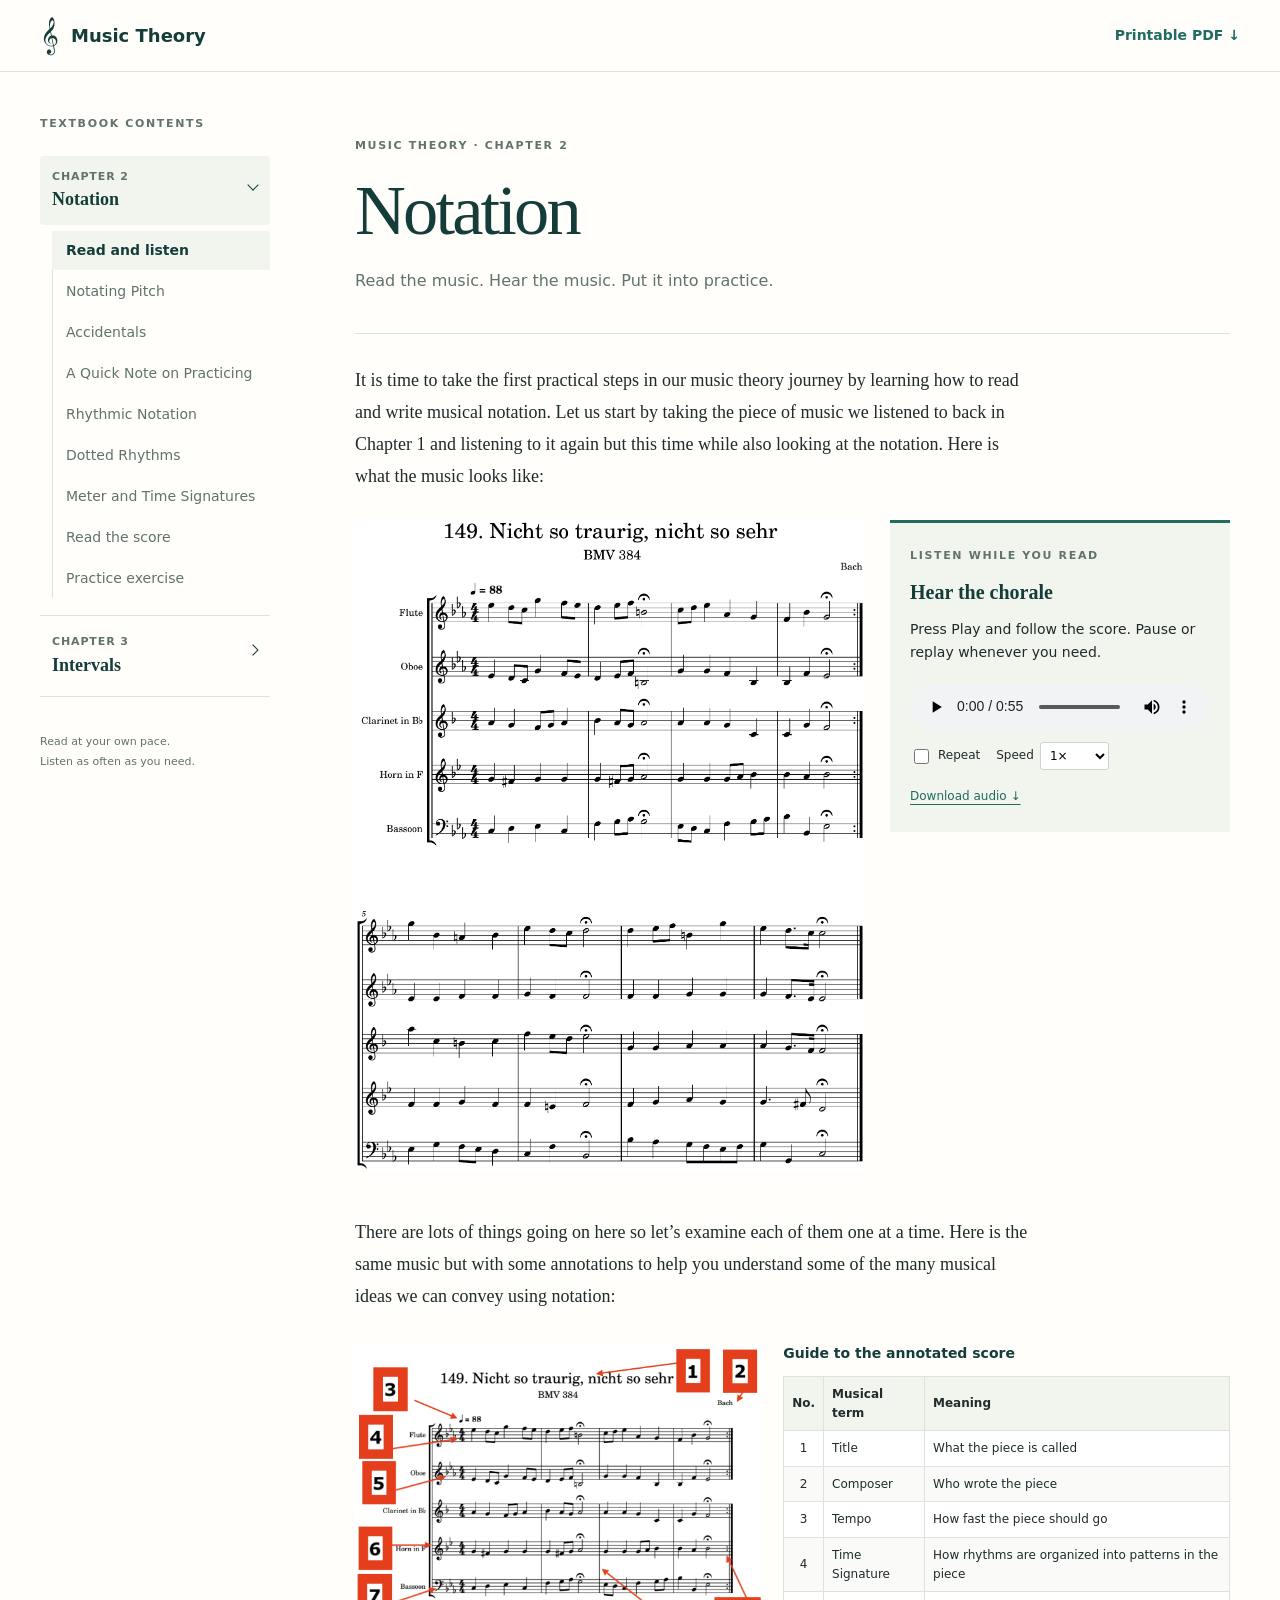
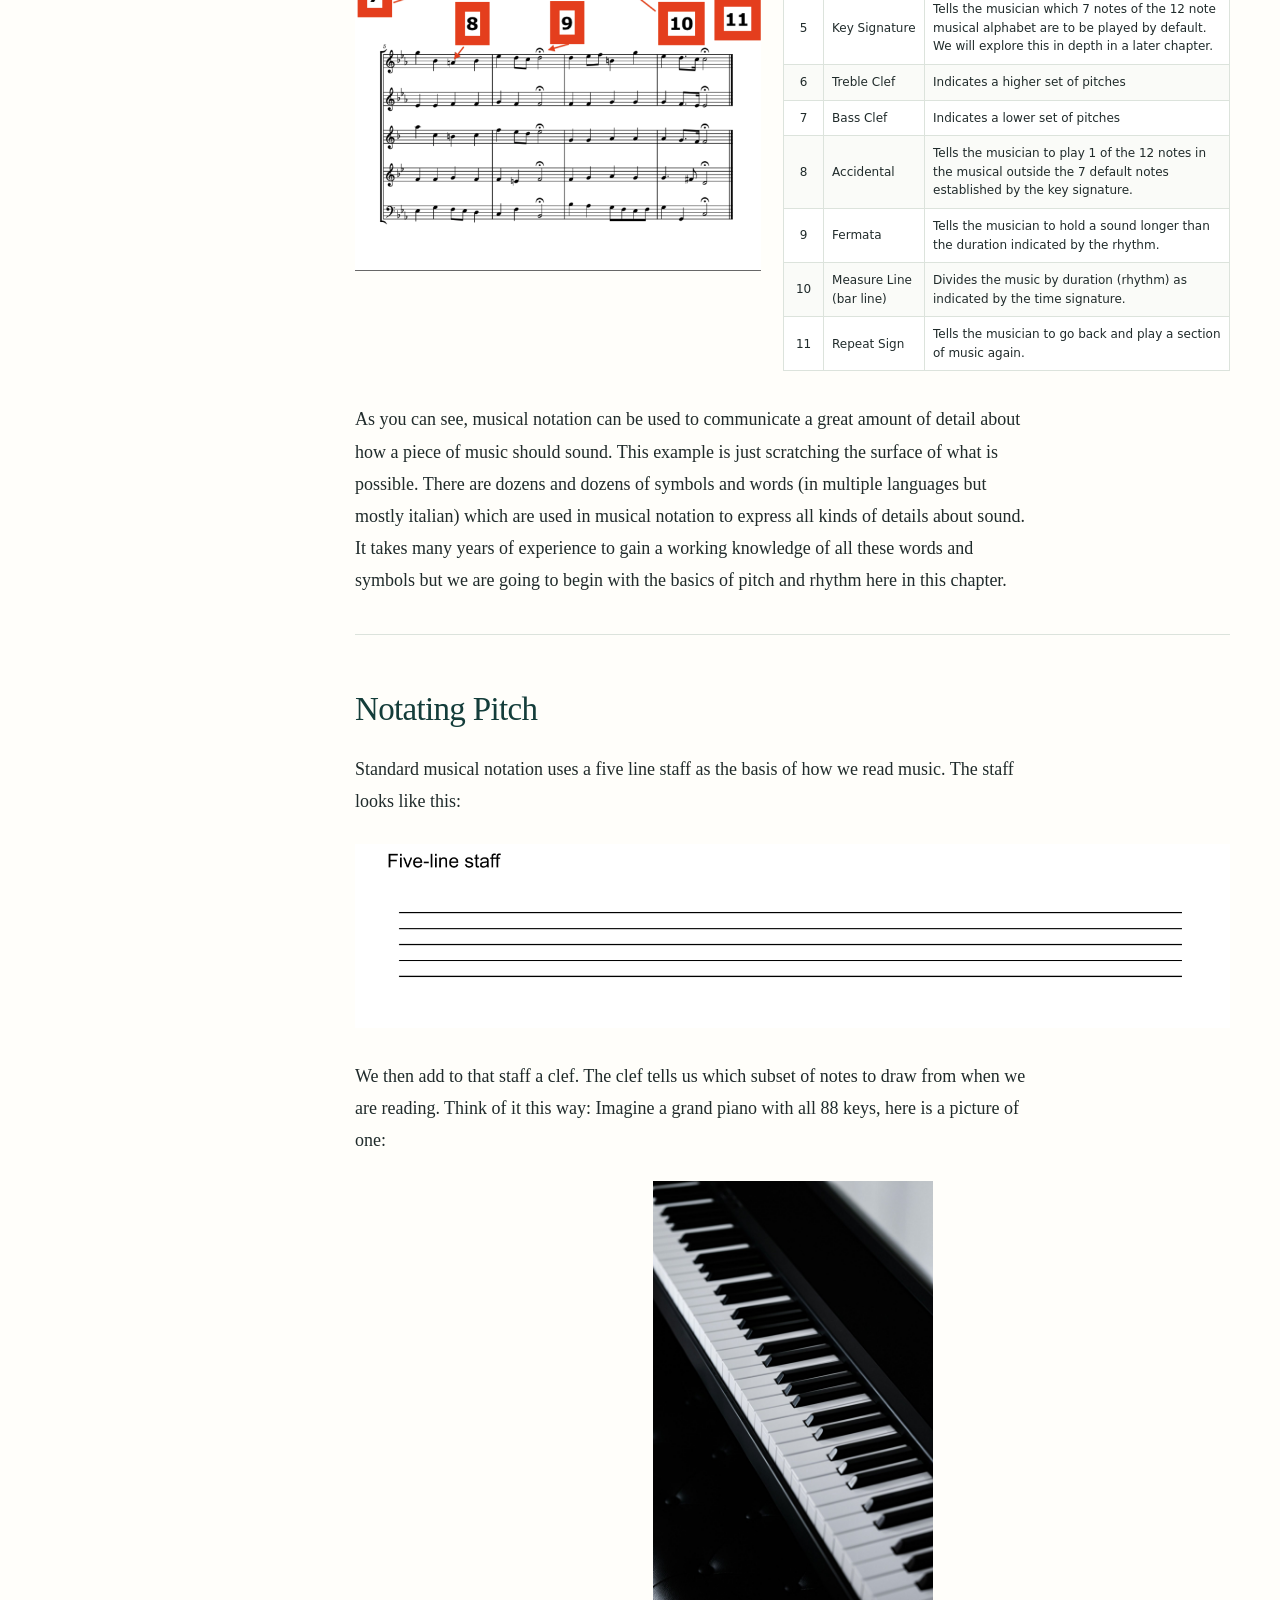
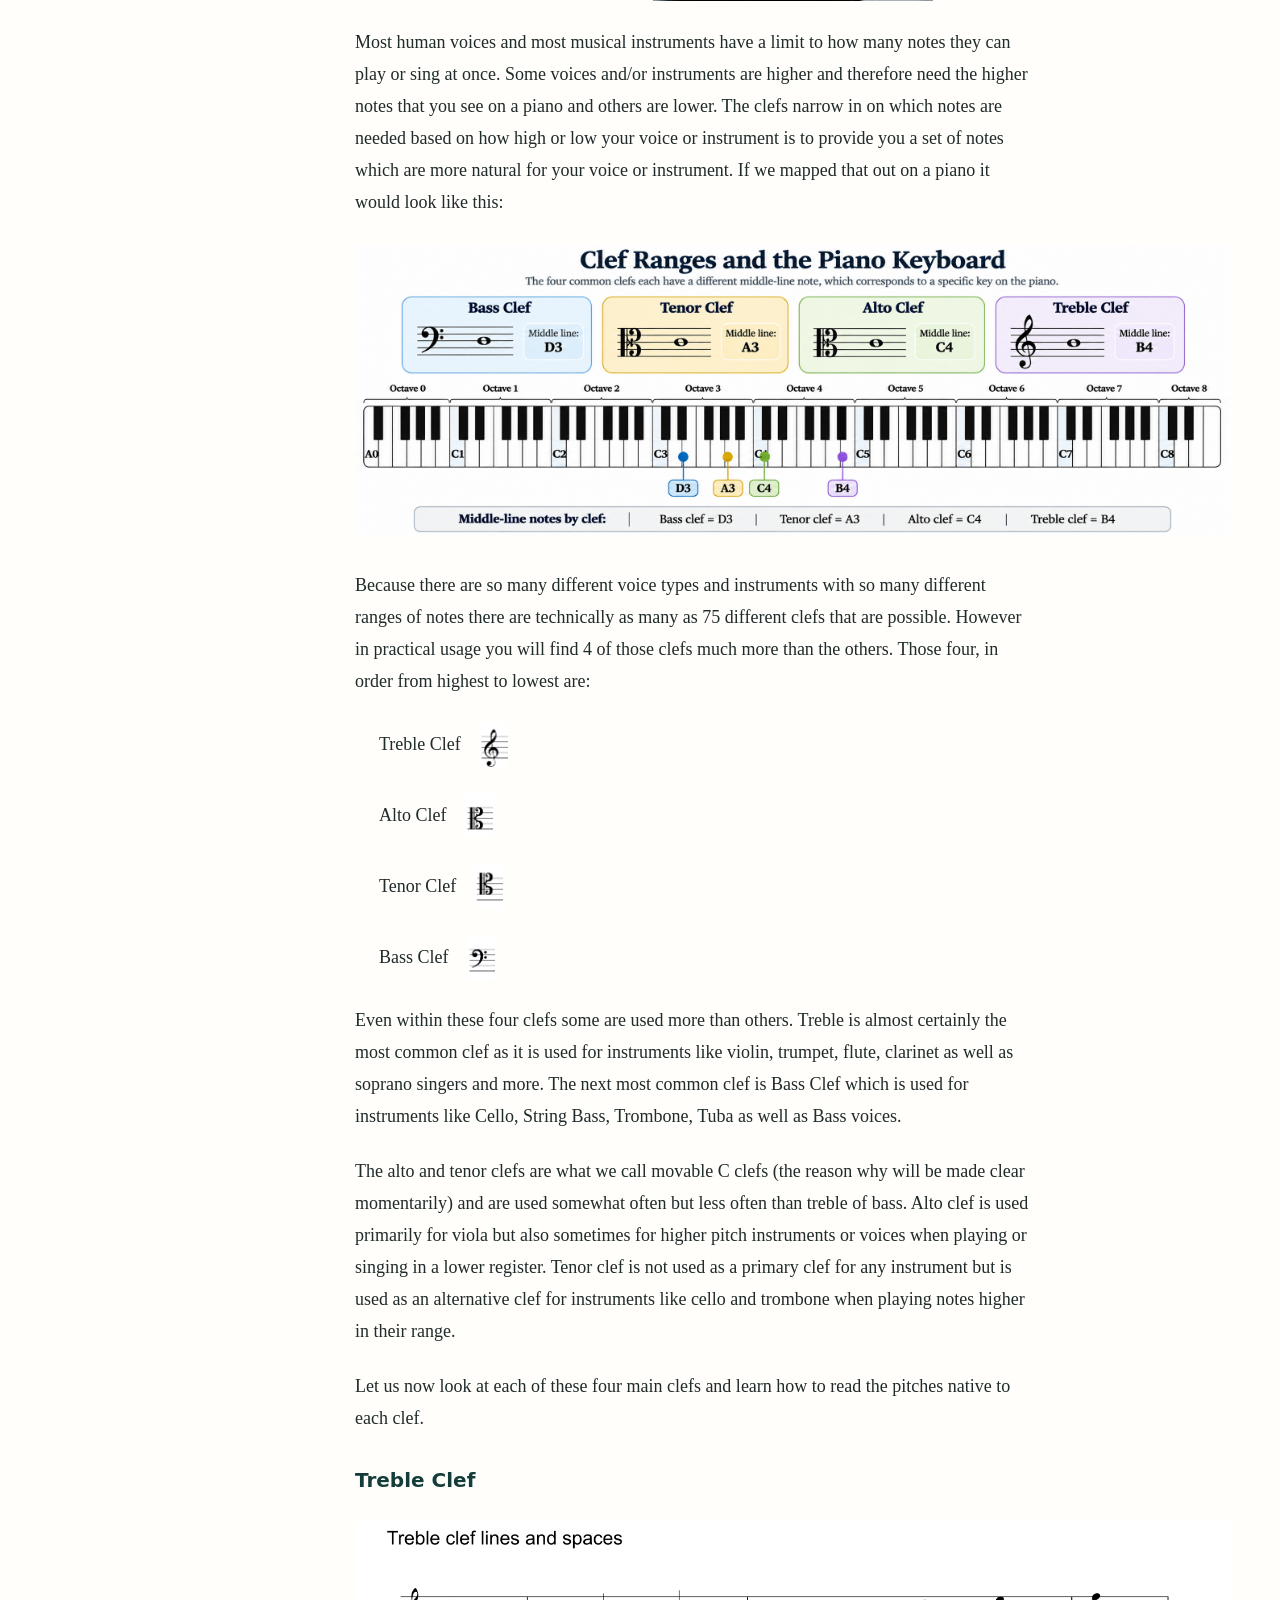
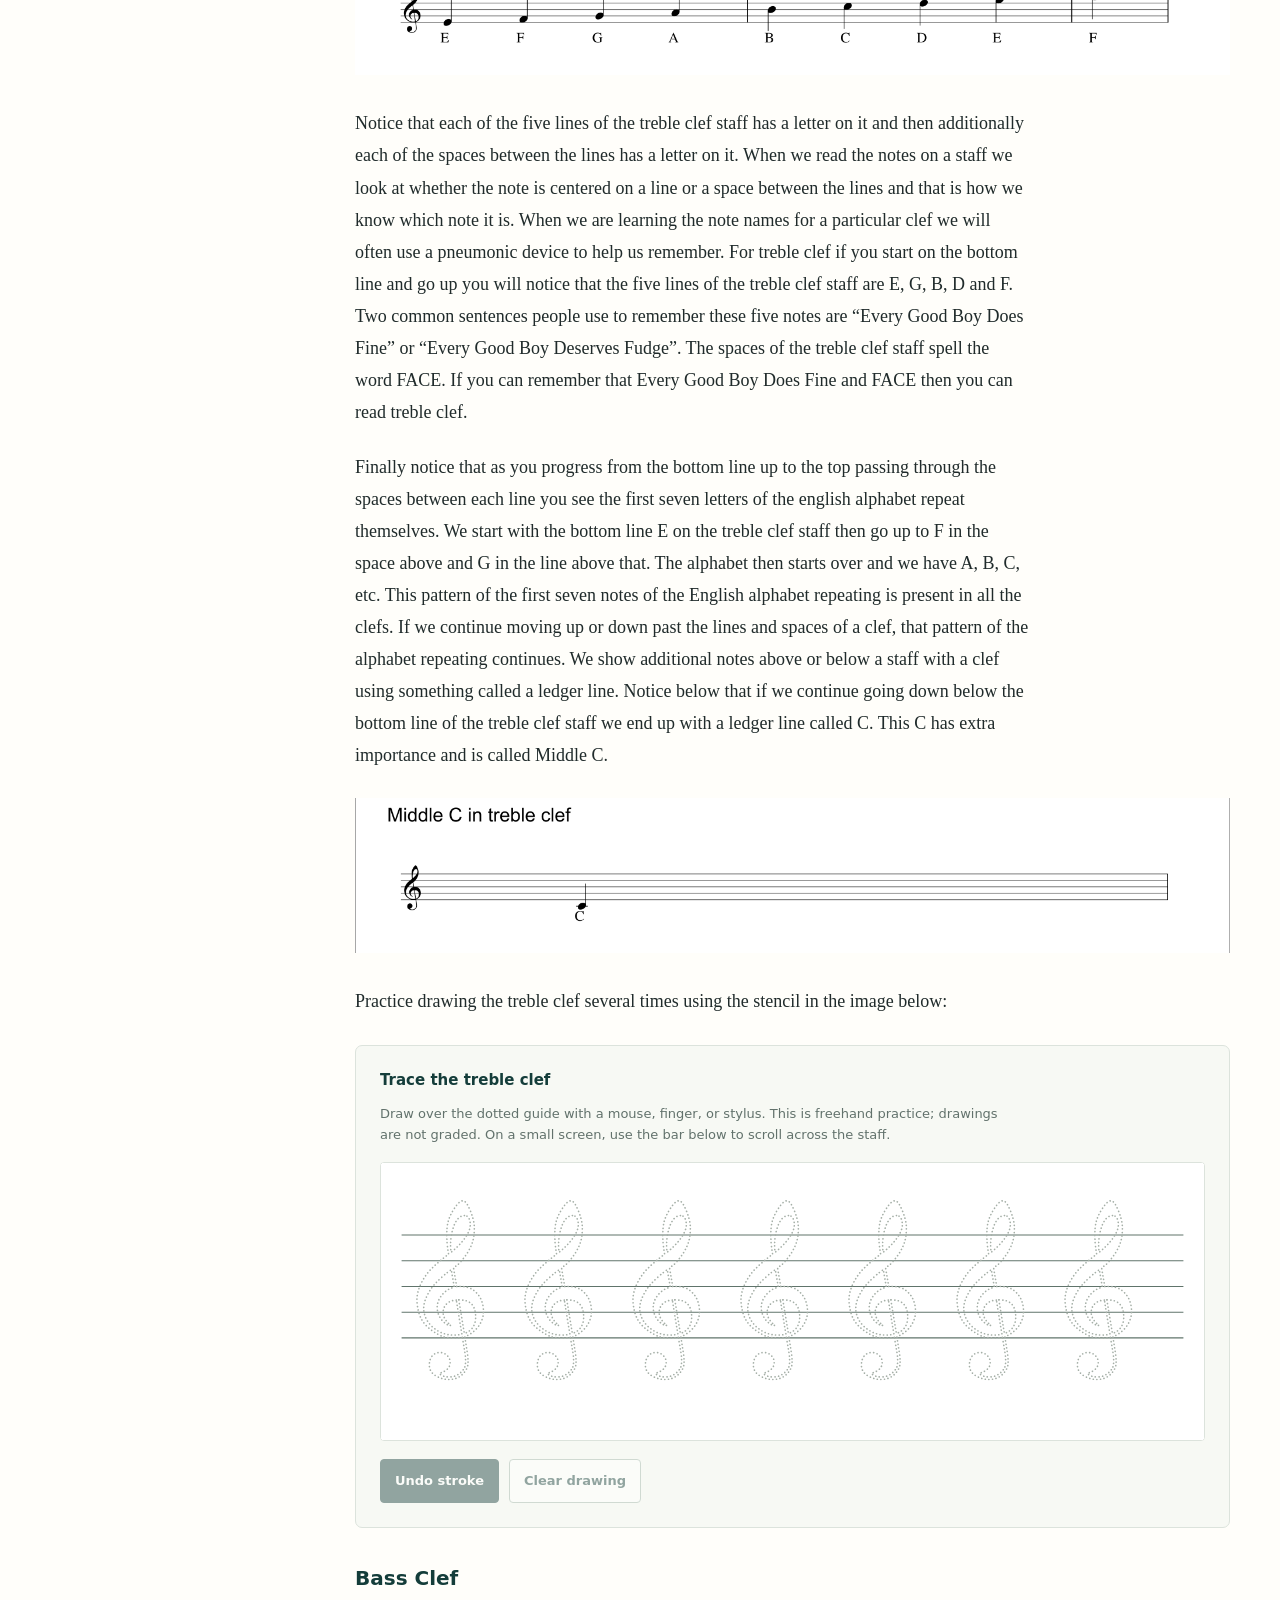
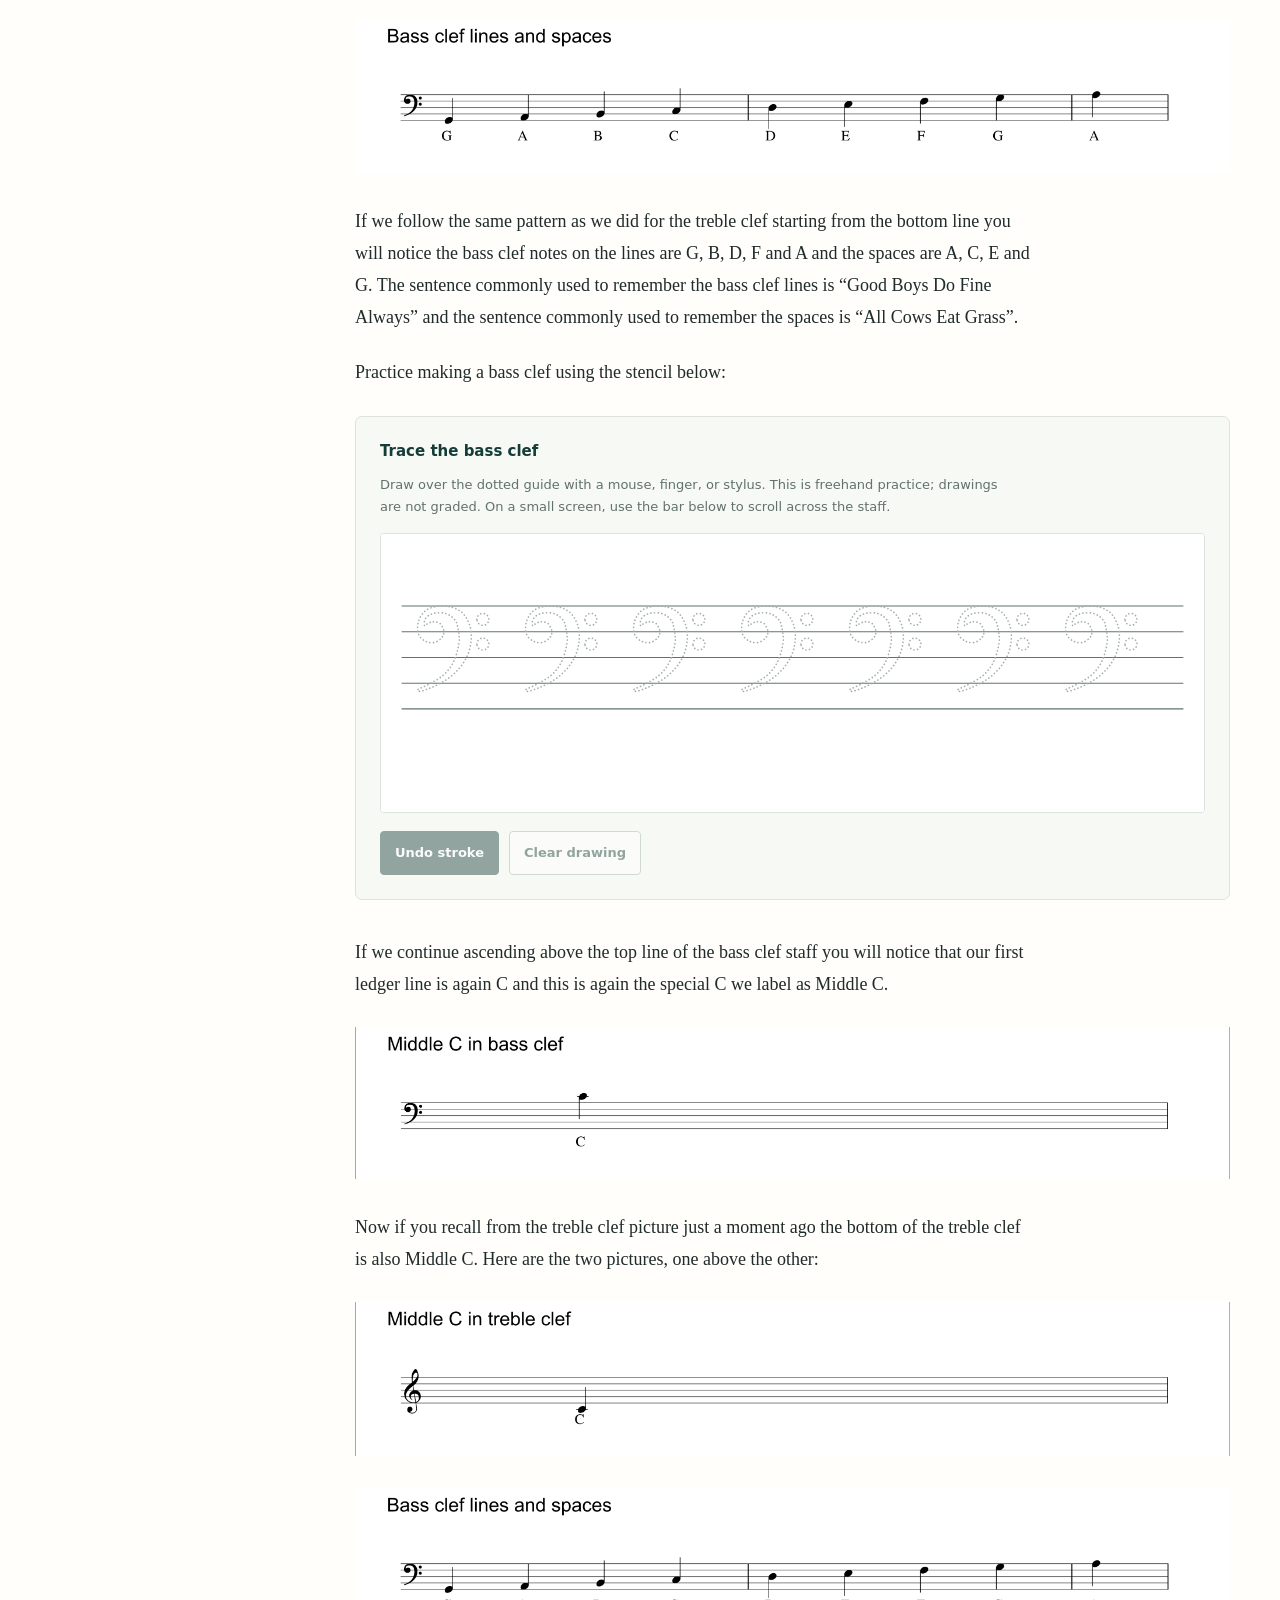
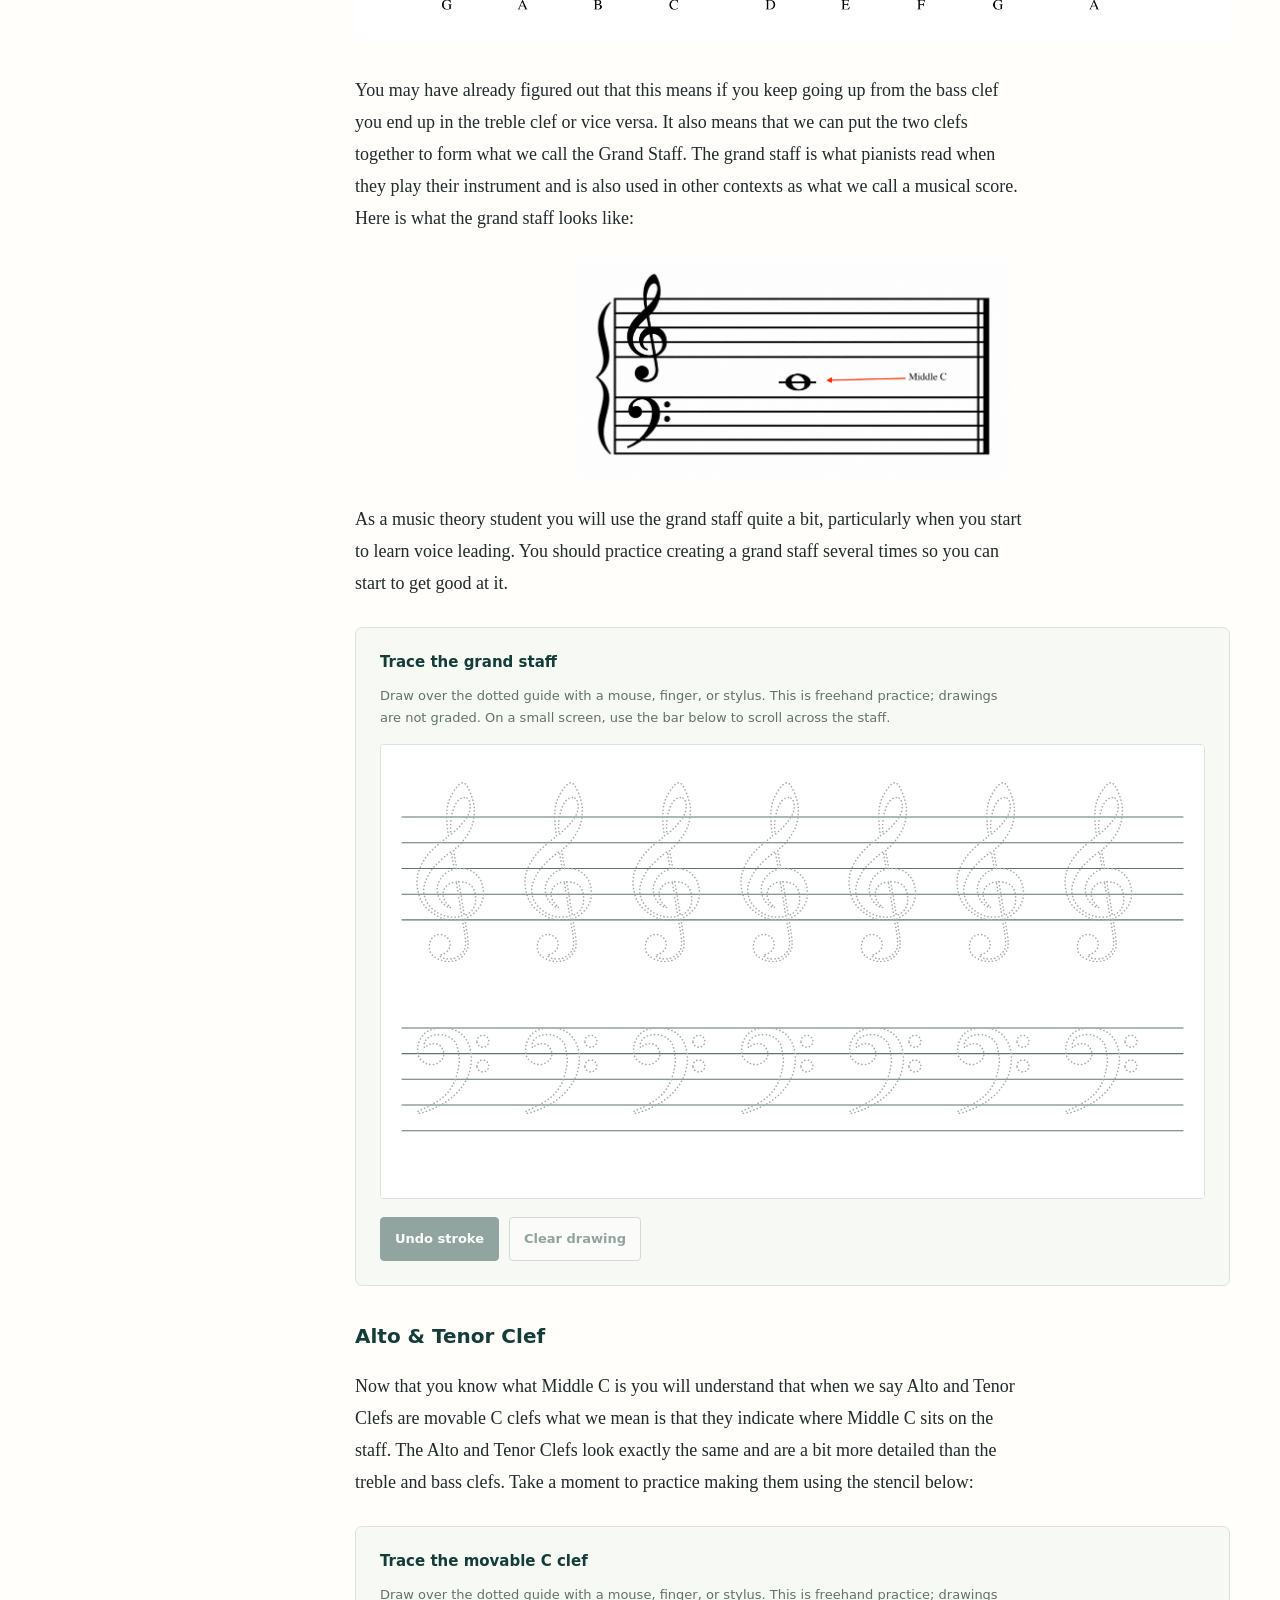
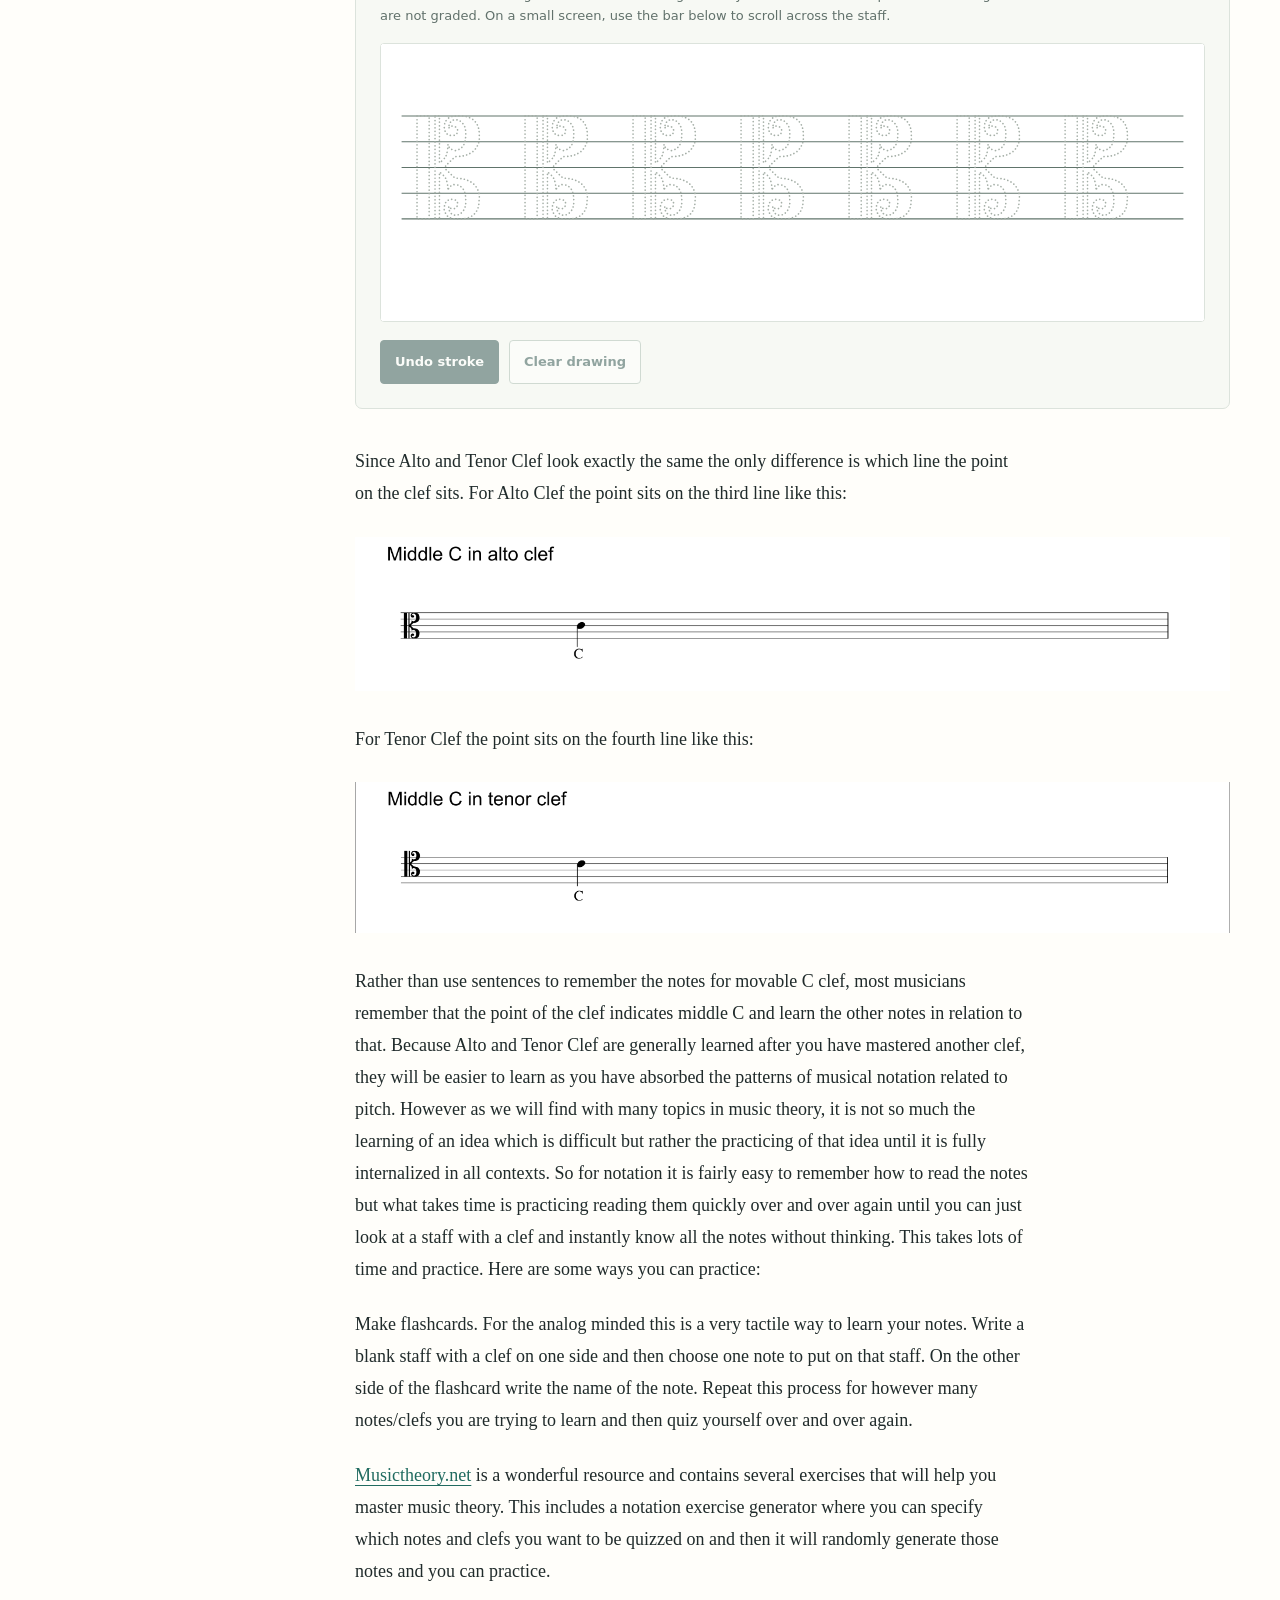
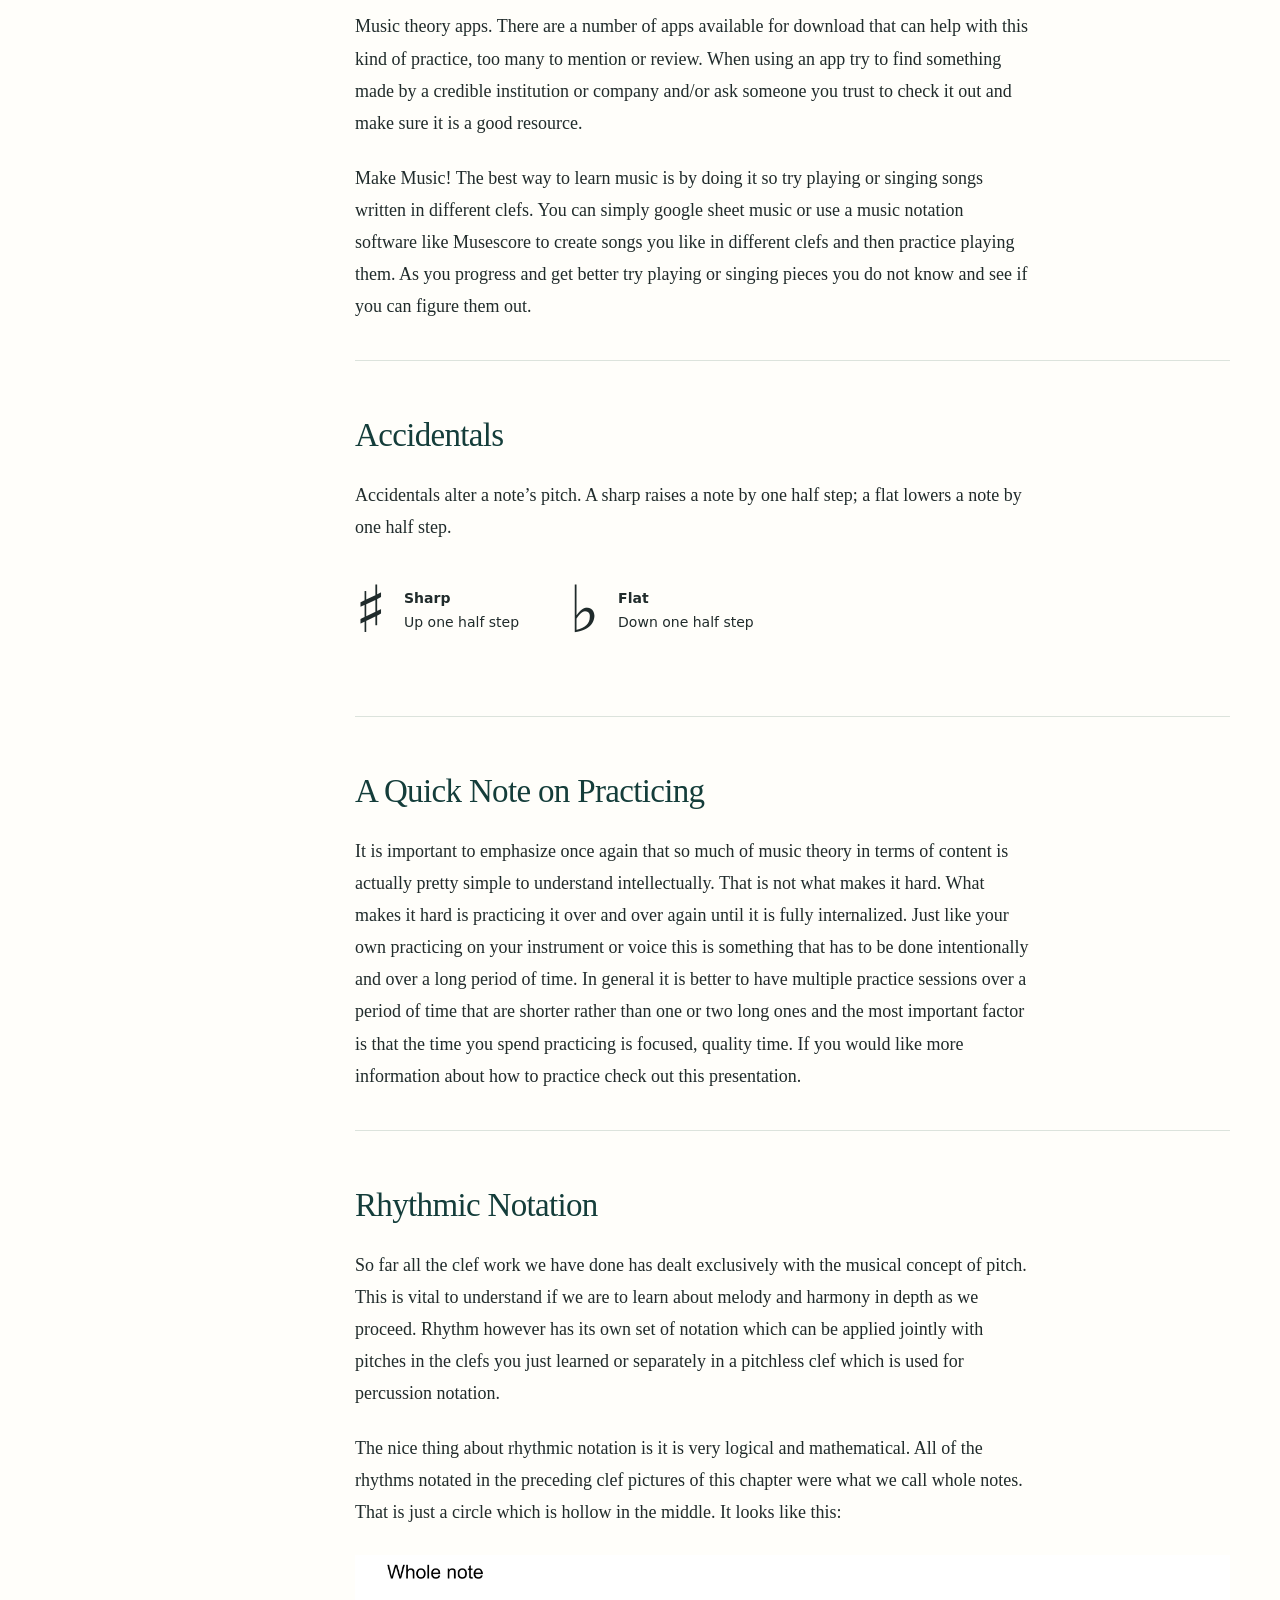
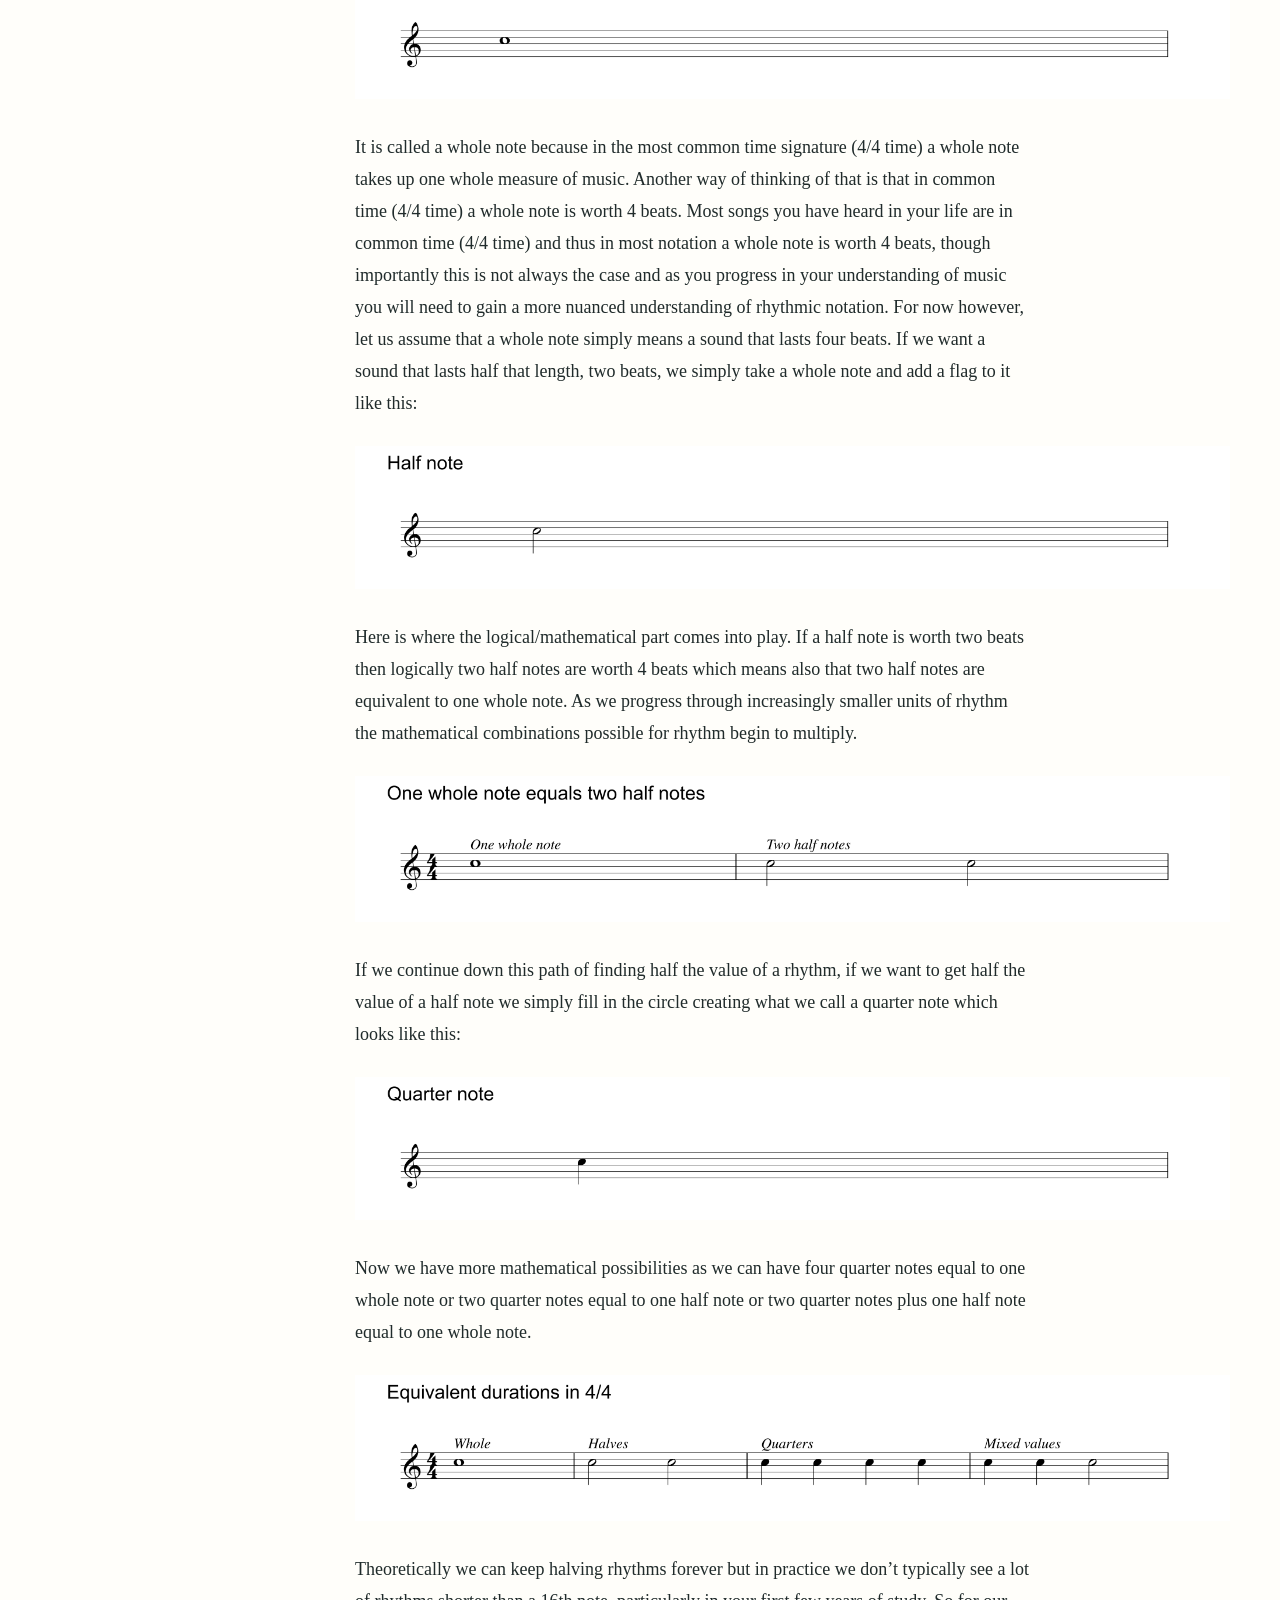
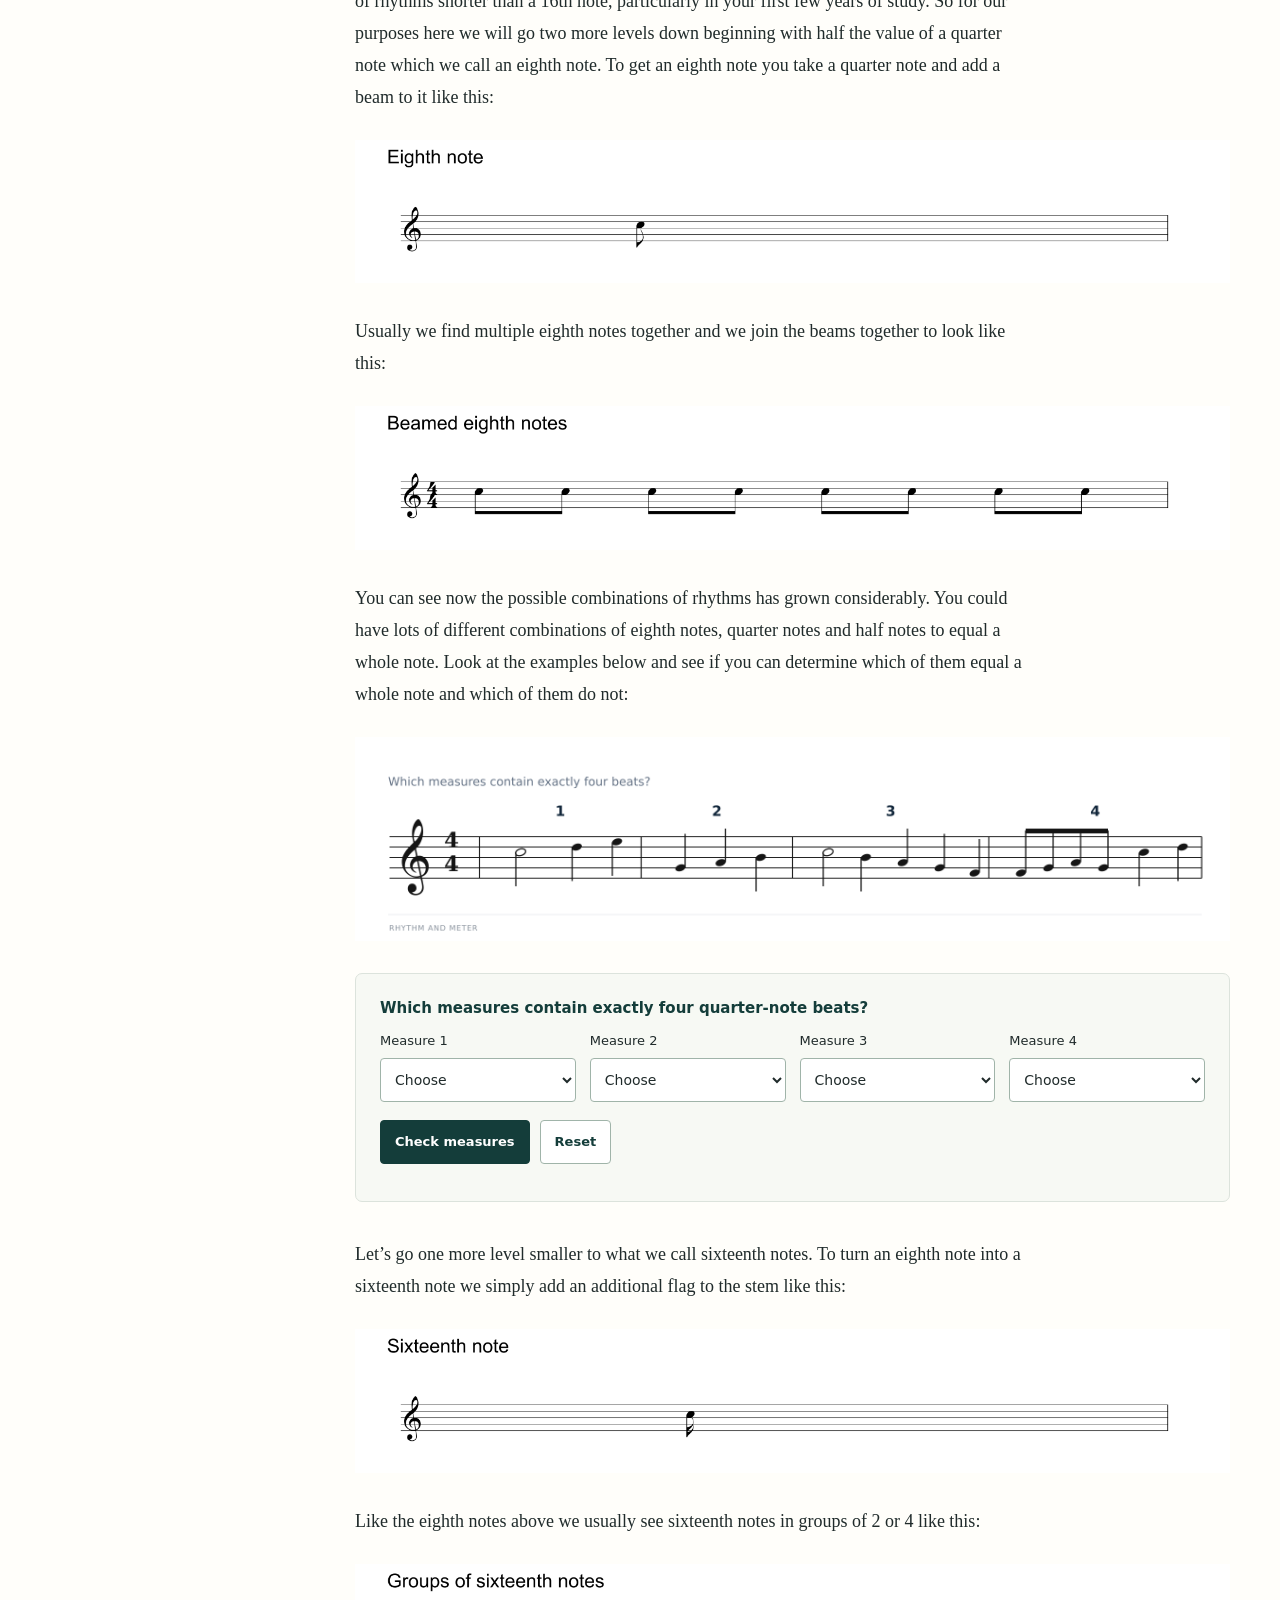
==== commit 3900a50f: "Add shared collapsible navigation for textbook chapters" ====
--- a/index.html
+++ b/index.html
@@ -1,2 +1,2 @@
 <!doctype html>
-<html lang="en"><head><meta charset="utf-8"><meta name="viewport" content="width=device-width,initial-scale=1"><meta name="description" content="Chapter 2 Notation — read musical notation, listen to the chorale alongside the score, and practice pitch and rhythm."><meta name="theme-color" content="#143d3a"><title>Chapter 2 · Notation</title><link rel="stylesheet" href="styles.css?v=2"><script src="app.js?v=2" defer></script><script src="practice.js?v=2" defer></script></head><body><a class="skip-link" href="#main">Skip to chapter</a><div class="reading-progress" aria-hidden="true"></div><header class="site-header"><a class="book-title" href="#opening"><span class="book-mark" aria-hidden="true">𝄞</span> Music Theory</a><div class="header-actions"><a href="assets/chapter-2-print.pdf" download>Printable PDF ↓</a><button type="button" id="menu-toggle" aria-expanded="false" aria-controls="chapter-navigation">Contents ☰</button></div></header><div class="book-layout"><aside class="sidebar" id="chapter-navigation"><p class="eyebrow">Chapter 2</p><p class="nav-title">Notation</p><nav aria-label="Chapter contents"><a href="#opening">Read and listen</a><a href="#pitch">Notating Pitch</a><a href="#accidentals">Accidentals</a><a href="#practicing">A Quick Note on Practicing</a><a href="#rhythm">Rhythmic Notation</a><a href="#dots">Dotted Rhythms</a><a href="#meter">Meter and Time Signatures</a><a href="#score-practice">Read the score</a><a href="#practice">Practice exercise</a></nav><p class="sidebar-note"><a href="chapter-3/">Chapter 3: Intervals</a></p><p class="sidebar-note">Read at your own pace.<br>Listen as often as you need.</p></aside><main id="main"><section id="opening" aria-labelledby="chapter-title"><header class="chapter-heading"><p class="eyebrow">Music Theory · Chapter 2</p><h1 id="chapter-title">Notation</h1><p class="chapter-deck">Read the music. Hear the music. Put it into practice.</p></header><p>It is time to take the first practical steps in our music theory journey by learning how to read and write musical notation. Let us start by taking the piece of music we listened to back in Chapter 1 and listening to it again but this time while also looking at the notation. Here is what the music looks like:</p><div class="score-listening"><figure class="notation score"><button class="image-zoom" type="button" data-image="assets/chorale-score.png" data-alt="Full chorale score: Nicht so traurig, nicht so sehr" aria-label="Enlarge: Full chorale score: Nicht so traurig, nicht so sehr"><img src="assets/chorale-score.png" alt="Full chorale score: Nicht so traurig, nicht so sehr" loading="lazy" decoding="async"><span class="zoom-label" aria-hidden="true">Enlarge ↗</span></button></figure><aside class="listening-panel" aria-label="Listen to the chorale"><p class="eyebrow">Listen while you read</p><h2>Hear the chorale</h2><p>Press Play and follow the score. Pause or replay whenever you need.</p><audio id="chapter-audio" controls preload="metadata" src="assets/chorale.mp3">Your browser does not support audio playback. <a href="assets/chorale.mp3">Download the recording</a>.</audio><div class="audio-options"><label><input id="repeat-audio" type="checkbox"> Repeat</label><label for="playback-speed">Speed <select id="playback-speed"><option value="0.75">0.75×</option><option value="1" selected>1×</option><option value="1.25">1.25×</option></select></label></div><p class="audio-status" id="audio-status" role="status"></p><a class="text-link" href="assets/chorale.mp3" download>Download audio ↓</a></aside></div><p>There are lots of things going on here so let’s examine each of them one at a time. Here is the same music but with some annotations to help you understand some of the many musical ideas we can convey using notation:</p><div class="annotation-guide" id="annotated-guide"><figure class="notation annotated"><button class="image-zoom" type="button" data-image="assets/annotated-score.png" data-alt="Chorale annotated with eleven numbered musical features" aria-label="Enlarge: Chorale annotated with eleven numbered musical features"><img src="assets/annotated-score.png" alt="Chorale annotated with eleven numbered musical features" loading="lazy" decoding="async"><span class="zoom-label" aria-hidden="true">Enlarge ↗</span></button></figure><div class="table-scroll" tabindex="0" aria-label="Guide to the annotated score; scroll to read all eleven entries"><table><caption>Guide to the annotated score</caption><thead><tr><th scope="col">No.</th><th scope="col">Musical term</th><th scope="col">Meaning</th></tr></thead><tbody><tr><td>1</td><td>Title</td><td>What the piece is called</td></tr><tr><td>2</td><td>Composer</td><td>Who wrote the piece</td></tr><tr><td>3</td><td>Tempo</td><td>How fast the piece should go</td></tr><tr><td>4</td><td>Time Signature</td><td>How rhythms are organized into patterns in the piece</td></tr><tr><td>5</td><td>Key Signature</td><td>Tells the musician which 7 notes of the 12 note musical alphabet are to be played by default. We will explore this in depth in a later chapter. </td></tr><tr><td>6</td><td>Treble Clef</td><td>Indicates a higher set of pitches</td></tr><tr><td>7</td><td>Bass Clef</td><td>Indicates a lower set of pitches</td></tr><tr><td>8</td><td>Accidental</td><td>Tells the musician to play 1 of the 12 notes in the musical outside the 7 default notes established by the key signature.</td></tr><tr><td>9</td><td>Fermata</td><td>Tells the musician to hold a sound longer than the duration indicated by the rhythm. </td></tr><tr><td>10</td><td>Measure Line (bar line)</td><td>Divides the music by duration (rhythm) as indicated by the time signature. </td></tr><tr><td>11</td><td>Repeat Sign</td><td>Tells the musician to go back and play a section of music again. </td></tr></tbody></table></div></div><p>As you can see, musical notation can be used to communicate a great amount of detail about how a piece of music should sound. This example is just scratching the surface of what is possible. There are dozens and dozens of symbols and words (in multiple languages but mostly italian) which are used in musical notation to express all kinds of details about sound. It takes many years of experience to gain a working knowledge of all these words and symbols but we are going to begin with the basics of pitch and rhythm here in this chapter.</p></section><section id="pitch" aria-labelledby="heading-pitch"><h2 id="heading-pitch">Notating Pitch</h2><p>Standard musical notation uses a five line staff as the basis of how we read music. The staff looks like this:</p><figure class="notation "><button class="image-zoom" type="button" data-image="assets/10.png" data-alt="A five-line musical staff" aria-label="Enlarge: A five-line musical staff"><img src="assets/10.png" alt="A five-line musical staff" loading="lazy" decoding="async"><span class="zoom-label" aria-hidden="true">Enlarge ↗</span></button></figure><p>We then add to that staff a clef. The clef tells us which subset of notes to draw from when we are reading. Think of it this way: Imagine a grand piano with all 88 keys, here is a picture of one:</p><figure class="notation piano-photo"><button class="image-zoom" type="button" data-image="assets/11.jpg" data-alt="The keyboard of a grand piano" aria-label="Enlarge: The keyboard of a grand piano"><img src="assets/11.jpg" alt="The keyboard of a grand piano" loading="lazy" decoding="async"><span class="zoom-label" aria-hidden="true">Enlarge ↗</span></button></figure><p>Most human voices and most musical instruments have a limit to how many notes they can play or sing at once. Some voices and/or instruments are higher and therefore need the higher notes that you see on a piano and others are lower. The clefs narrow in on which notes are needed based on how high or low your voice or instrument is to provide you a set of notes which are more natural for your voice or instrument. If we mapped that out on a piano it would look like this:</p><figure class="notation "><button class="image-zoom" type="button" data-image="assets/12.png" data-alt="Clef ranges mapped onto a piano keyboard" aria-label="Enlarge: Clef ranges mapped onto a piano keyboard"><img src="assets/12.png" alt="Clef ranges mapped onto a piano keyboard" loading="lazy" decoding="async"><span class="zoom-label" aria-hidden="true">Enlarge ↗</span></button></figure><p>Because there are so many different voice types and instruments with so many different ranges of notes there are technically as many as 75 different clefs that are possible. However in practical usage you will find 4 of those clefs much more than the others. Those four, in order from highest to lowest are:</p><p class="clef-list-item">Treble Clef<img src="assets/clef-treble.png" alt="Treble Clef symbol"></p><p class="clef-list-item">Alto Clef<img src="assets/clef-alto.png" alt="Alto Clef symbol"></p><p class="clef-list-item">Tenor Clef<img src="assets/clef-tenor.png" alt="Tenor Clef symbol"></p><p class="clef-list-item">Bass Clef<img src="assets/clef-bass.png" alt="Bass Clef symbol"></p><p>Even within these four clefs some are used more than others. Treble is almost certainly the most common clef as it is used for instruments like violin, trumpet, flute, clarinet as well as soprano singers and more. The next most common clef is Bass Clef which is used for instruments like Cello, String Bass, Trombone, Tuba as well as Bass voices.</p><p>The alto and tenor clefs are what we call movable C clefs (the reason why will be made clear momentarily) and are used somewhat often but less often than treble of bass. Alto clef is used primarily for viola but also sometimes for higher pitch instruments or voices when playing or singing in a lower register. Tenor clef is not used as a primary clef for any instrument but is used as an alternative clef for instruments like cello and trombone when playing notes higher in their range.</p><p>Let us now look at each of these four main clefs and learn how to read the pitches native to each clef.</p><h3>Treble Clef</h3><figure class="notation "><button class="image-zoom" type="button" data-image="assets/13.png" data-alt="Treble clef lines and spaces with note names" aria-label="Enlarge: Treble clef lines and spaces with note names"><img src="assets/13.png" alt="Treble clef lines and spaces with note names" loading="lazy" decoding="async"><span class="zoom-label" aria-hidden="true">Enlarge ↗</span></button></figure><p>Notice that each of the five lines of the treble clef staff has a letter on it and then additionally each of the spaces between the lines has a letter on it. When we read the notes on a staff we look at whether the note is centered on a line or a space between the lines and that is how we know which note it is. When we are learning the note names for a particular clef we will often use a pneumonic device to help us remember. For treble clef if you start on the bottom line and go up you will notice that the five lines of the treble clef staff are E, G, B, D and F. Two common sentences people use to remember these five notes are “Every Good Boy Does Fine” or “Every Good Boy Deserves Fudge”. The spaces of the treble clef staff spell the word FACE. If you can remember that Every Good Boy Does Fine and FACE then you can read treble clef.</p><p>Finally notice that as you progress from the bottom line up to the top passing through the spaces between each line you see the first seven letters of the english alphabet repeat themselves. We start with the bottom line E on the treble clef staff then go up to F in the space above and G in the line above that. The alphabet then starts over and we have A, B, C, etc. This pattern of the first seven notes of the English alphabet repeating is present in all the clefs. If we continue moving up or down past the lines and spaces of a clef, that pattern of the alphabet repeating continues. We show additional notes above or below a staff with a clef using something called a ledger line. Notice below that if we continue going down below the bottom line of the treble clef staff we end up with a ledger line called C. This C has extra importance and is called Middle C.</p><figure class="notation "><button class="image-zoom" type="button" data-image="assets/14.png" data-alt="Middle C below the treble staff" aria-label="Enlarge: Middle C below the treble staff"><img src="assets/14.png" alt="Middle C below the treble staff" loading="lazy" decoding="async"><span class="zoom-label" aria-hidden="true">Enlarge ↗</span></button></figure><p>Practice drawing the treble clef several times using the stencil in the image below:</p><figure class="notation  trace-print-original"><button class="image-zoom" type="button" data-image="assets/15.png" data-alt="Seven light-gray dotted treble clefs to trace" aria-label="Enlarge: Seven light-gray dotted treble clefs to trace"><img src="assets/15.png" alt="Seven light-gray dotted treble clefs to trace" loading="lazy" decoding="async"><span class="zoom-label" aria-hidden="true">Enlarge ↗</span></button></figure><div class="trace-practice practice-box" data-trace="15"><h4>Trace the treble clef</h4><p class="practice-help">Draw over the dotted guide with a mouse, finger, or stylus. This is freehand practice; drawings are not graded. On a small screen, use the bar below to scroll across the staff.</p><div class="trace-scroll" tabindex="0" aria-label="Scrollable treble clef tracing staff"><div class="trace-surface"><img src="assets/15.png" alt="Dotted treble clef guide"><canvas aria-label="Draw the treble clef over the dotted guide">Use the printable chapter for pencil-and-paper tracing.</canvas></div></div><div class="practice-actions"><button type="button" data-undo>Undo stroke</button><button type="button" data-clear>Clear drawing</button><span class="trace-status" role="status"></span></div></div><h3>Bass Clef</h3><figure class="notation "><button class="image-zoom" type="button" data-image="assets/16.png" data-alt="Bass clef lines and spaces with note names" aria-label="Enlarge: Bass clef lines and spaces with note names"><img src="assets/16.png" alt="Bass clef lines and spaces with note names" loading="lazy" decoding="async"><span class="zoom-label" aria-hidden="true">Enlarge ↗</span></button></figure><p>If we follow the same pattern as we did for the treble clef starting from the bottom line you will notice the bass clef notes on the lines are G, B, D, F and A and the spaces are A, C, E and G. The sentence commonly used to remember the bass clef lines is “Good Boys Do Fine Always” and the sentence commonly used to remember the spaces is “All Cows Eat Grass”.</p><p>Practice making a bass clef using the stencil below:</p><figure class="notation  trace-print-original"><button class="image-zoom" type="button" data-image="assets/17.png" data-alt="Seven light-gray dotted bass clefs to trace" aria-label="Enlarge: Seven light-gray dotted bass clefs to trace"><img src="assets/17.png" alt="Seven light-gray dotted bass clefs to trace" loading="lazy" decoding="async"><span class="zoom-label" aria-hidden="true">Enlarge ↗</span></button></figure><div class="trace-practice practice-box" data-trace="17"><h4>Trace the bass clef</h4><p class="practice-help">Draw over the dotted guide with a mouse, finger, or stylus. This is freehand practice; drawings are not graded. On a small screen, use the bar below to scroll across the staff.</p><div class="trace-scroll" tabindex="0" aria-label="Scrollable bass clef tracing staff"><div class="trace-surface"><img src="assets/17.png" alt="Dotted bass clef guide"><canvas aria-label="Draw the bass clef over the dotted guide">Use the printable chapter for pencil-and-paper tracing.</canvas></div></div><div class="practice-actions"><button type="button" data-undo>Undo stroke</button><button type="button" data-clear>Clear drawing</button><span class="trace-status" role="status"></span></div></div><p>If we continue ascending above the top line of the bass clef staff you will notice that our first ledger line is again C and this is again the special C we label as Middle C.</p><figure class="notation "><button class="image-zoom" type="button" data-image="assets/18.png" data-alt="Middle C above the bass staff" aria-label="Enlarge: Middle C above the bass staff"><img src="assets/18.png" alt="Middle C above the bass staff" loading="lazy" decoding="async"><span class="zoom-label" aria-hidden="true">Enlarge ↗</span></button></figure><p>Now if you recall from the treble clef picture just a moment ago the bottom of the treble clef is also Middle C. Here are the two pictures, one above the other:</p><figure class="notation "><button class="image-zoom" type="button" data-image="assets/14.png" data-alt="Middle C below the treble staff" aria-label="Enlarge: Middle C below the treble staff"><img src="assets/14.png" alt="Middle C below the treble staff" loading="lazy" decoding="async"><span class="zoom-label" aria-hidden="true">Enlarge ↗</span></button></figure><figure class="notation "><button class="image-zoom" type="button" data-image="assets/16.png" data-alt="Bass clef lines and spaces with note names" aria-label="Enlarge: Bass clef lines and spaces with note names"><img src="assets/16.png" alt="Bass clef lines and spaces with note names" loading="lazy" decoding="async"><span class="zoom-label" aria-hidden="true">Enlarge ↗</span></button></figure><p>You may have already figured out that this means if you keep going up from the bass clef you end up in the treble clef or vice versa. It also means that we can put the two clefs together to form what we call the Grand Staff. The grand staff is what pianists read when they play their instrument and is also used in other contexts as what we call a musical score. Here is what the grand staff looks like:</p><figure class="notation small-figure"><button class="image-zoom" type="button" data-image="assets/19.png" data-alt="Treble and bass clefs joined as a grand staff with Middle C" aria-label="Enlarge: Treble and bass clefs joined as a grand staff with Middle C"><img src="assets/19.png" alt="Treble and bass clefs joined as a grand staff with Middle C" loading="lazy" decoding="async"><span class="zoom-label" aria-hidden="true">Enlarge ↗</span></button></figure><p>As a music theory student you will use the grand staff quite a bit, particularly when you start to learn voice leading. You should practice creating a grand staff several times so you can start to get good at it.</p><figure class="notation  trace-print-original"><button class="image-zoom" type="button" data-image="assets/20.png" data-alt="Seven pairs of dotted treble and bass clefs to trace on a grand staff" aria-label="Enlarge: Seven pairs of dotted treble and bass clefs to trace on a grand staff"><img src="assets/20.png" alt="Seven pairs of dotted treble and bass clefs to trace on a grand staff" loading="lazy" decoding="async"><span class="zoom-label" aria-hidden="true">Enlarge ↗</span></button></figure><div class="trace-practice practice-box" data-trace="20"><h4>Trace the grand staff</h4><p class="practice-help">Draw over the dotted guide with a mouse, finger, or stylus. This is freehand practice; drawings are not graded. On a small screen, use the bar below to scroll across the staff.</p><div class="trace-scroll" tabindex="0" aria-label="Scrollable grand staff tracing staff"><div class="trace-surface"><img src="assets/20.png" alt="Dotted grand staff guide"><canvas aria-label="Draw the grand staff over the dotted guide">Use the printable chapter for pencil-and-paper tracing.</canvas></div></div><div class="practice-actions"><button type="button" data-undo>Undo stroke</button><button type="button" data-clear>Clear drawing</button><span class="trace-status" role="status"></span></div></div><h3>Alto &amp; Tenor Clef</h3><p>Now that you know what Middle C is you will understand that when we say Alto and Tenor Clefs are movable C clefs what we mean is that they indicate where Middle C sits on the staff. The Alto and Tenor Clefs look exactly the same and are a bit more detailed than the treble and bass clefs. Take a moment to practice making them using the stencil below:</p><figure class="notation  trace-print-original"><button class="image-zoom" type="button" data-image="assets/21.png" data-alt="Seven dotted movable C clefs to trace" aria-label="Enlarge: Seven dotted movable C clefs to trace"><img src="assets/21.png" alt="Seven dotted movable C clefs to trace" loading="lazy" decoding="async"><span class="zoom-label" aria-hidden="true">Enlarge ↗</span></button></figure><div class="trace-practice practice-box" data-trace="21"><h4>Trace the movable C clef</h4><p class="practice-help">Draw over the dotted guide with a mouse, finger, or stylus. This is freehand practice; drawings are not graded. On a small screen, use the bar below to scroll across the staff.</p><div class="trace-scroll" tabindex="0" aria-label="Scrollable movable C clef tracing staff"><div class="trace-surface"><img src="assets/21.png" alt="Dotted movable C clef guide"><canvas aria-label="Draw the movable C clef over the dotted guide">Use the printable chapter for pencil-and-paper tracing.</canvas></div></div><div class="practice-actions"><button type="button" data-undo>Undo stroke</button><button type="button" data-clear>Clear drawing</button><span class="trace-status" role="status"></span></div></div><p>Since Alto and Tenor Clef look exactly the same the only difference is which line the point on the clef sits. For Alto Clef the point sits on the third line like this:</p><figure class="notation "><button class="image-zoom" type="button" data-image="assets/22.png" data-alt="Middle C on the third line in alto clef" aria-label="Enlarge: Middle C on the third line in alto clef"><img src="assets/22.png" alt="Middle C on the third line in alto clef" loading="lazy" decoding="async"><span class="zoom-label" aria-hidden="true">Enlarge ↗</span></button></figure><p>For Tenor Clef the point sits on the fourth line like this:</p><figure class="notation "><button class="image-zoom" type="button" data-image="assets/23.png" data-alt="Middle C on the fourth line in tenor clef" aria-label="Enlarge: Middle C on the fourth line in tenor clef"><img src="assets/23.png" alt="Middle C on the fourth line in tenor clef" loading="lazy" decoding="async"><span class="zoom-label" aria-hidden="true">Enlarge ↗</span></button></figure><p>Rather than use sentences to remember the notes for movable C clef, most musicians remember that the point of the clef indicates middle C and learn the other notes in relation to that. Because Alto and Tenor Clef are generally learned after you have mastered another clef, they will be easier to learn as you have absorbed the patterns of musical notation related to pitch. However as we will find with many topics in music theory, it is not so much the learning of an idea which is difficult but rather the practicing of that idea until it is fully internalized in all contexts. So for notation it is fairly easy to remember how to read the notes but what takes time is practicing reading them quickly over and over again until you can just look at a staff with a clef and instantly know all the notes without thinking. This takes lots of time and practice. Here are some ways you can practice:</p><p>Make flashcards. For the analog minded this is a very tactile way to learn your notes. Write a blank staff with a clef on one side and then choose one note to put on that staff. On the other side of the flashcard write the name of the note. Repeat this process for however many notes/clefs you are trying to learn and then quiz yourself over and over again.</p><p><a href="https://www.musictheory.net/exercises/note" target="_blank" rel="noopener">Musictheory.net</a> is a wonderful resource and contains several exercises that will help you master music theory. This includes a notation exercise generator where you can specify which notes and clefs you want to be quizzed on and then it will randomly generate those notes and you can practice.</p><p>Music theory apps. There are a number of apps available for download that can help with this kind of practice, too many to mention or review. When using an app try to find something made by a credible institution or company and/or ask someone you trust to check it out and make sure it is a good resource.</p><p>Make Music! The best way to learn music is by doing it so try playing or singing songs written in different clefs. You can simply google sheet music or use a music notation software like Musescore to create songs you like in different clefs and then practice playing them. As you progress and get better try playing or singing pieces you do not know and see if you can figure them out.</p></section><section id="accidentals" aria-labelledby="heading-accidentals"><h2 id="heading-accidentals">Accidentals</h2><p>Accidentals alter a note’s pitch. A sharp raises a note by one half step; a flat lowers a note by one half step.</p><div class="accidental-pair"><p><span class="music-symbol" aria-hidden="true">♯</span><span><strong>Sharp</strong><br>Up one half step</span></p><p><span class="music-symbol" aria-hidden="true">♭</span><span><strong>Flat</strong><br>Down one half step</span></p></div></section><section id="practicing" aria-labelledby="heading-practicing"><h2 id="heading-practicing">A Quick Note on Practicing</h2><p>It is important to emphasize once again that so much of music theory in terms of content is actually pretty simple to understand intellectually. That is not what makes it hard. What makes it hard is practicing it over and over again until it is fully internalized. Just like your own practicing on your instrument or voice this is something that has to be done intentionally and over a long period of time. In general it is better to have multiple practice sessions over a period of time that are shorter rather than one or two long ones and the most important factor is that the time you spend practicing is focused, quality time. If you would like more information about how to practice check out this presentation.</p></section><section id="rhythm" aria-labelledby="heading-rhythm"><h2 id="heading-rhythm">Rhythmic Notation</h2><p>So far all the clef work we have done has dealt exclusively with the musical concept of pitch. This is vital to understand if we are to learn about melody and harmony in depth as we proceed. Rhythm however has its own set of notation which can be applied jointly with pitches in the clefs you just learned or separately in a pitchless clef which is used for percussion notation.</p><p>The nice thing about rhythmic notation is it is very logical and mathematical. All of the rhythms notated in the preceding clef pictures of this chapter were what we call whole notes. That is just a circle which is hollow in the middle. It looks like this:</p><figure class="notation "><button class="image-zoom" type="button" data-image="assets/24.png" data-alt="A whole note" aria-label="Enlarge: A whole note"><img src="assets/24.png" alt="A whole note" loading="lazy" decoding="async"><span class="zoom-label" aria-hidden="true">Enlarge ↗</span></button></figure><p>It is called a whole note because in the most common time signature (4/4 time) a whole note takes up one whole measure of music. Another way of thinking of that is that in common time (4/4 time) a whole note is worth 4 beats. Most songs you have heard in your life are in common time (4/4 time) and thus in most notation a whole note is worth 4 beats, though importantly this is not always the case and as you progress in your understanding of music you will need to gain a more nuanced understanding of rhythmic notation. For now however, let us assume that a whole note simply means a sound that lasts four beats. If we want a sound that lasts half that length, two beats, we simply take a whole note and add a flag to it like this:</p><figure class="notation "><button class="image-zoom" type="button" data-image="assets/25.png" data-alt="A half note" aria-label="Enlarge: A half note"><img src="assets/25.png" alt="A half note" loading="lazy" decoding="async"><span class="zoom-label" aria-hidden="true">Enlarge ↗</span></button></figure><p>Here is where the logical/mathematical part comes into play. If a half note is worth two beats then logically two half notes are worth 4 beats which means also that two half notes are equivalent to one whole note. As we progress through increasingly smaller units of rhythm the mathematical combinations possible for rhythm begin to multiply.</p><figure class="notation "><button class="image-zoom" type="button" data-image="assets/26.png" data-alt="One whole note equals two half notes" aria-label="Enlarge: One whole note equals two half notes"><img src="assets/26.png" alt="One whole note equals two half notes" loading="lazy" decoding="async"><span class="zoom-label" aria-hidden="true">Enlarge ↗</span></button></figure><p>If we continue down this path of finding half the value of a rhythm, if we want to get half the value of a half note we simply fill in the circle creating what we call a quarter note which looks like this:</p><figure class="notation "><button class="image-zoom" type="button" data-image="assets/27.png" data-alt="A quarter note" aria-label="Enlarge: A quarter note"><img src="assets/27.png" alt="A quarter note" loading="lazy" decoding="async"><span class="zoom-label" aria-hidden="true">Enlarge ↗</span></button></figure><p>Now we have more mathematical possibilities as we can have four quarter notes equal to one whole note or two quarter notes equal to one half note or two quarter notes plus one half note equal to one whole note.</p><figure class="notation "><button class="image-zoom" type="button" data-image="assets/28.png" data-alt="Equivalent combinations of whole, half, and quarter notes" aria-label="Enlarge: Equivalent combinations of whole, half, and quarter notes"><img src="assets/28.png" alt="Equivalent combinations of whole, half, and quarter notes" loading="lazy" decoding="async"><span class="zoom-label" aria-hidden="true">Enlarge ↗</span></button></figure><p>Theoretically we can keep halving rhythms forever but in practice we don’t typically see a lot of rhythms shorter than a 16th note, particularly in your first few years of study. So for our purposes here we will go two more levels down beginning with half the value of a quarter note which we call an eighth note. To get an eighth note you take a quarter note and add a beam to it like this:</p><figure class="notation "><button class="image-zoom" type="button" data-image="assets/29.png" data-alt="An eighth note" aria-label="Enlarge: An eighth note"><img src="assets/29.png" alt="An eighth note" loading="lazy" decoding="async"><span class="zoom-label" aria-hidden="true">Enlarge ↗</span></button></figure><p>Usually we find multiple eighth notes together and we join the beams together to look like this:</p><figure class="notation "><button class="image-zoom" type="button" data-image="assets/30.png" data-alt="Pairs of beamed eighth notes" aria-label="Enlarge: Pairs of beamed eighth notes"><img src="assets/30.png" alt="Pairs of beamed eighth notes" loading="lazy" decoding="async"><span class="zoom-label" aria-hidden="true">Enlarge ↗</span></button></figure><p>You can see now the possible combinations of rhythms has grown considerably. You could have lots of different combinations of eighth notes, quarter notes and half notes to equal a whole note. Look at the examples below and see if you can determine which of them equal a whole note and which of them do not:</p><figure class="notation "><button class="image-zoom" type="button" data-image="assets/31.png" data-alt="Four measures to compare: which contain exactly four beats?" aria-label="Enlarge: Four measures to compare: which contain exactly four beats?"><img src="assets/31.png" alt="Four measures to compare: which contain exactly four beats?" loading="lazy" decoding="async"><span class="zoom-label" aria-hidden="true">Enlarge ↗</span></button></figure><div class="practice-box" id="four-beats"><h4>Which measures contain exactly four quarter-note beats?</h4><div class="beat-choices"><label>Measure 1<select aria-label="Does measure 1 contain four beats?"><option value="">Choose</option><option value="yes">Yes</option><option value="no">No</option></select></label><label>Measure 2<select aria-label="Does measure 2 contain four beats?"><option value="">Choose</option><option value="yes">Yes</option><option value="no">No</option></select></label><label>Measure 3<select aria-label="Does measure 3 contain four beats?"><option value="">Choose</option><option value="yes">Yes</option><option value="no">No</option></select></label><label>Measure 4<select aria-label="Does measure 4 contain four beats?"><option value="">Choose</option><option value="yes">Yes</option><option value="no">No</option></select></label></div><div class="practice-actions"><button type="button" data-check-beats>Check measures</button><button type="button" data-reset-beats>Reset</button><p id="beat-feedback" class="practice-feedback" role="status"></p></div></div><p>Let’s go one more level smaller to what we call sixteenth notes. To turn an eighth note into a sixteenth note we simply add an additional flag to the stem like this:</p><figure class="notation "><button class="image-zoom" type="button" data-image="assets/32.png" data-alt="A sixteenth note" aria-label="Enlarge: A sixteenth note"><img src="assets/32.png" alt="A sixteenth note" loading="lazy" decoding="async"><span class="zoom-label" aria-hidden="true">Enlarge ↗</span></button></figure><p>Like the eighth notes above we usually see sixteenth notes in groups of 2 or 4 like this:</p><figure class="notation "><button class="image-zoom" type="button" data-image="assets/33.png" data-alt="Groups of beamed sixteenth notes" aria-label="Enlarge: Groups of beamed sixteenth notes"><img src="assets/33.png" alt="Groups of beamed sixteenth notes" loading="lazy" decoding="async"><span class="zoom-label" aria-hidden="true">Enlarge ↗</span></button></figure><p>Now that you have learned the most common rhythmic values, here is a picture which shows all the rhythms you just learned and their proportional value to each other:</p><figure class="notation "><button class="image-zoom" type="button" data-image="assets/34.png" data-alt="Note values and corresponding rests" aria-label="Enlarge: Note values and corresponding rests"><img src="assets/34.png" alt="Note values and corresponding rests" loading="lazy" decoding="async"><span class="zoom-label" aria-hidden="true">Enlarge ↗</span></button></figure><figure class="notation rhythm-reference"><button class="image-zoom" type="button" data-image="assets/rhythm-reference.png" data-alt="Rhythmic values and matching rests in proportional groups" aria-label="Enlarge: Rhythmic values and matching rests in proportional groups"><img src="assets/rhythm-reference.png" alt="Rhythmic values and matching rests in proportional groups" loading="lazy" decoding="async"><span class="zoom-label" aria-hidden="true">Enlarge ↗</span></button></figure><p>Notice in the picture above that for each of the rhythmic values the equivalent value of a rest is indicated in the column on the right. Rests tell a musician to leave a specific duration of silence in a piece of music. In other words a rest tells you to not make a sound for a specific amount of time. You can combine rests and rhythms to create a limitless number of potential rhythms.</p></section><section id="dots" aria-labelledby="heading-dots"><h2 id="heading-dots">Dotted Rhythms</h2><p>The last detail of musical notation to get us started with reading music is called a dot. A dot is a rhythmic notation symbol that when added to a rhythm or rest indicates that the rhythm or rest should be 50% longer. For example, let us look at a dotted half note:</p><figure class="notation "><button class="image-zoom" type="button" data-image="assets/35.png" data-alt="A dotted half note" aria-label="Enlarge: A dotted half note"><img src="assets/35.png" alt="A dotted half note" loading="lazy" decoding="async"><span class="zoom-label" aria-hidden="true">Enlarge ↗</span></button></figure><p>Notice it looks identical to the half note we learned earlier but with a dot added just to the right. In common time (4/4) a dotted half note sounds for 3 full beats. This is because the original half note by itself sounds for 2 beats and the dot adds half the value (50%) of the original value or 1 additional beat. So 2 beats + 1 beat = 3 beats total. This same pattern holds for all rhythms and rests.</p></section><section id="meter" aria-labelledby="heading-meter"><h2 id="heading-meter">Meter and Time Signatures</h2><p>The last concept to learn in this chapter is Meter, also known as Time Signature. Meter is how we organize rhythmic patterns in music to create units of musical notation known as measures or bars. Earlier when we were learning rhythmic values you recall we assumed we were in Common Time or 4/4 time. This is an example of meter and it looks like this:</p><figure class="notation "><button class="image-zoom" type="button" data-image="assets/36.png" data-alt="Four quarter-note beats in a measure of four-four time" aria-label="Enlarge: Four quarter-note beats in a measure of four-four time"><img src="assets/36.png" alt="Four quarter-note beats in a measure of four-four time" loading="lazy" decoding="async"><span class="zoom-label" aria-hidden="true">Enlarge ↗</span></button></figure><p>Notice that there are two numbers in a time signature (just like a fraction), one on top and one on bottom. Each of these numbers tells us something about how the music is organized and together they tell us the rhythmic duration of each measure. The top number tells us the number of beats in a measure. The bottom number tells us what type of rhythmic value receives one beat. Taking common time (4/4) as an example this means that we have 4 beats per measure and the quarter note gets the beat. Taken together this means that there are 4 quarter notes in each measure of music in 4/4 time.</p><p>Usually students learning about time signatures are pretty quick to understand the top number but the bottom number is a little more confusing so let’s think of it another way. Notice again that the two numbers of a time signature look like a fraction and let’s think in terms of fractions for a moment. If we had the fraction ¼ we will sometimes also call that a quarter because it is 25% of a whole number. In that same way when we have a bottom number that is a 4 in a time signature, that means a quarter note gets the beat. That pattern holds for all time signatures so that the bottom number corresponds to a rhythm in the following way:</p><figure class="notation "><button class="image-zoom" type="button" data-image="assets/37.png" data-alt="Time signatures, notated contents, and usual beat grouping" aria-label="Enlarge: Time signatures, notated contents, and usual beat grouping"><img src="assets/37.png" alt="Time signatures, notated contents, and usual beat grouping" loading="lazy" decoding="async"><span class="zoom-label" aria-hidden="true">Enlarge ↗</span></button></figure><div class="table-scroll"><table><caption>Time-signature reference</caption><thead><tr><th scope="col">Bottom Number <br>of Time Signature</th><th scope="col">Rhythmic Value <br>that Gets a Beat</th></tr></thead><tbody><tr><td>1</td><td>Whole Note</td></tr><tr><td>2</td><td>Half Note</td></tr><tr><td>4</td><td>Quarter Note</td></tr><tr><td>8</td><td>Eighth Note</td></tr><tr><td>16</td><td>Sixteenth Note</td></tr></tbody></table></div><p>The way to synthesize all the information into a useful sentence is to memorize this sentence frame:</p><p>In every measure there are <span class="sentence-blank">___________</span> <span class="sentence-blank">_____________</span> notes.</p><p>The time signature tells you how to fill in those blanks. You simply use the top number of the time signature to fill in the first blank and the bottom number to fill in the second blank. So if we take 4/4 time as an example then we fill in the sentence as follows:</p><p>In every measure there are      four         quarter         notes.</p><p>Practice completing the sentence for each of the following time signatures:</p><div class="practice-box" id="time-practice"><h4>Check your time signatures</h4><div class="time-exercise"><span class="time-signature" role="img" aria-label="3/4 time"><span>3</span><span>4</span></span><p>In every measure there are <input type="text" inputmode="numeric" aria-label="Number of notes in 3/4 time" maxlength="16"> <input type="text" aria-label="Note value in 3/4 time" maxlength="24"> notes.</p></div><div class="time-exercise"><span class="time-signature" role="img" aria-label="6/8 time"><span>6</span><span>8</span></span><p>In every measure there are <input type="text" inputmode="numeric" aria-label="Number of notes in 6/8 time" maxlength="16"> <input type="text" aria-label="Note value in 6/8 time" maxlength="24"> notes.</p></div><div class="time-exercise"><span class="time-signature" role="img" aria-label="2/2 time"><span>2</span><span>2</span></span><p>In every measure there are <input type="text" inputmode="numeric" aria-label="Number of notes in 2/2 time" maxlength="16"> <input type="text" aria-label="Note value in 2/2 time" maxlength="24"> notes.</p></div><div class="time-exercise"><span class="time-signature" role="img" aria-label="9/8 time"><span>9</span><span>8</span></span><p>In every measure there are <input type="text" inputmode="numeric" aria-label="Number of notes in 9/8 time" maxlength="16"> <input type="text" aria-label="Note value in 9/8 time" maxlength="24"> notes.</p></div><div class="practice-actions"><button type="button" data-check-time>Check answers</button><button type="button" data-reset-time>Reset</button><p class="practice-feedback" id="time-feedback" role="status"></p></div></div><p>Now that you have learned about rhythmic values and time signatures, the way to practice all of that knowledge together is by completing the exercises below. Here you will be given an incomplete measure of music. You will need to look at the time signature and figure out how much rhythm is missing and then complete the measure with a single note. This is an excellent way to practice all your rhythms and time signatures at the same time.</p><div id="rhythm-practice" class="practice-box interactive-sheet" hidden><h3>Complete the measure</h3><p class="practice-help">Choose one note to fill each blank. The note appears on the staff. Only duration is checked; pitch may vary.</p><div class="exercise-mount"></div></div><details class="worksheet-reference" open=""><summary>View the original worksheet</summary><figure class="notation "><button class="image-zoom" type="button" data-image="assets/38.png" data-alt="Ten incomplete measures: add one note to complete each measure" aria-label="Enlarge: Ten incomplete measures: add one note to complete each measure"><img src="assets/38.png" alt="Ten incomplete measures: add one note to complete each measure" loading="lazy" decoding="async"><span class="zoom-label" aria-hidden="true">Enlarge ↗</span></button></figure></details></section><section id="score-practice" aria-labelledby="heading-score-practice"><h2 id="heading-score-practice">Read the score</h2><p>Now that you have learned how to read music let’s return to the original chorale we have been working with the last couple chapters and see if you can read the music as it passes.</p><figure class="notation score"><button class="image-zoom" type="button" data-image="assets/chorale-score.png" data-alt="Complete chorale score for the reading questions" aria-label="Enlarge: Complete chorale score for the reading questions"><img src="assets/chorale-score.png" alt="Complete chorale score for the reading questions" loading="lazy" decoding="async"><span class="zoom-label" aria-hidden="true">Enlarge ↗</span></button></figure><button type="button" class="button replay" data-replay>▶ Listen from the beginning</button><p>See how well you are able to answer these questions:</p><div class="practice-box" id="score-questions"><p class="practice-help">Type a note letter A–G. Octave numbers are optional; use the written pitches shown in the score.</p><label class="score-question">What note does the french horn have on beat 3 of measure 2?<input type="text" aria-label="Answer: What note does the french horn have on beat 3 of measure 2?" maxlength="24"></label><label class="score-question">What note does the flute have on beat 1 of measure 4?<input type="text" aria-label="Answer: What note does the flute have on beat 1 of measure 4?" maxlength="24"></label><label class="score-question">What note does the bassoon have on beat 4 of measure 3?<input type="text" aria-label="Answer: What note does the bassoon have on beat 4 of measure 3?" maxlength="24"></label><label class="score-question">What note does the clarinet have on beat 2 of measure 1?<input type="text" aria-label="Answer: What note does the clarinet have on beat 2 of measure 1?" maxlength="24"></label><div class="practice-actions"><button type="button" data-check-score>Check answers</button><button type="button" data-reset-score>Reset</button><p class="practice-feedback" id="score-feedback" role="status"></p></div></div></section><section id="practice" aria-labelledby="heading-practice"><h2 id="heading-practice">Practice exercise</h2><p>Practice naming the notes below. Your answers and drawings stay in this page and are cleared when you reload; nothing is submitted to an instructor.</p><div id="note-practice" class="practice-box interactive-sheet" hidden><h3>Name the note</h3><p class="practice-help">Work through all eight rows from the original worksheet. Type A–G beneath each note; octave numbers are optional. You can also use the on-screen letter buttons.</p><div class="exercise-mount"></div></div><details class="worksheet-reference" open=""><summary>View the original worksheet</summary><figure class="notation worksheet"><button class="image-zoom" type="button" data-image="assets/38a-chapter-2-practice.png" data-alt="Note-identification worksheet with eight rows in bass, treble, alto, and tenor clefs" aria-label="Enlarge: Note-identification worksheet with eight rows in bass, treble, alto, and tenor clefs"><img src="assets/38a-chapter-2-practice.png" alt="Note-identification worksheet with eight rows in bass, treble, alto, and tenor clefs" loading="lazy" decoding="async"><span class="zoom-label" aria-hidden="true">Enlarge ↗</span></button></figure></details><a class="button" href="assets/chapter-2-print.pdf" download>Download printable chapter ↓</a><h3>Practice online</h3><p>There is an excellent, free to use website online called musictheory.net where you can practice the topics of this chapter and more.</p><a class="button secondary" href="https://www.musictheory.net/exercises/note" target="_blank" rel="noopener">Open Note Identification ↗</a></section><footer class="chapter-footer"><a href="chapter-3/">Chapter 3: Intervals</a><p>End of Chapter 2</p><a href="#opening">Back to the beginning ↑</a></footer></main></div><div class="audio-dock" id="audio-dock" hidden><div><strong>Chorale recording</strong><span id="dock-time">0:00</span></div><button type="button" id="dock-toggle">Pause</button><a href="#chapter-audio">Show player ↑</a></div><dialog id="image-dialog" aria-label="Enlarged notation"><button type="button" class="dialog-close" autofocus>Close ×</button><img alt=""></dialog></body></html>+<html lang="en"><head><meta charset="utf-8"><meta name="viewport" content="width=device-width,initial-scale=1"><meta name="description" content="Chapter 2 Notation — read musical notation, listen to the chorale alongside the score, and practice pitch and rhythm."><meta name="theme-color" content="#143d3a"><title>Chapter 2 · Notation</title><link rel="stylesheet" href="styles.css?v=2"><script src="book-navigation.js?v=20261122" defer></script><script src="app.js?v=20261122-navigation" defer></script><script src="practice.js?v=2" defer></script><link rel="stylesheet" href="book-navigation.css?v=20261122"></head><body><a class="skip-link" href="#main">Skip to chapter</a><div class="reading-progress" aria-hidden="true"></div><header class="site-header"><a class="book-title" href="#opening"><span class="book-mark" aria-hidden="true">𝄞</span> Music Theory</a><div class="header-actions"><a href="assets/chapter-2-print.pdf" download>Printable PDF ↓</a><button type="button" id="menu-toggle" aria-expanded="false" aria-controls="chapter-navigation">Chapters</button></div></header><div class="book-layout"><aside class="sidebar" id="chapter-navigation"><p class="eyebrow">Textbook contents</p><nav class="book-chapters" aria-label="Textbook chapters"><details class="chapter-group is-current-chapter" data-current-chapter open><summary><span class="chapter-number">Chapter 2</span><span class="chapter-name">Notation</span><span class="nav-sr-only"> (current chapter)</span></summary><div class="chapter-topics"><a href="#opening">Read and listen</a><a href="#pitch">Notating Pitch</a><a href="#accidentals">Accidentals</a><a href="#practicing">A Quick Note on Practicing</a><a href="#rhythm">Rhythmic Notation</a><a href="#dots">Dotted Rhythms</a><a href="#meter">Meter and Time Signatures</a><a href="#score-practice">Read the score</a><a href="#practice">Practice exercise</a></div></details><details class="chapter-group"><summary><span class="chapter-number">Chapter 3</span><span class="chapter-name">Intervals</span></summary><div class="chapter-topics"><a href="chapter-3/#opening">Read and listen</a><a href="chapter-3/#understanding">Understanding intervals</a><a href="chapter-3/#interval-chart">Interval chart and audio</a><a href="chapter-3/#enharmonic">Enharmonic intervals</a><a href="chapter-3/#identify">Identify the interval</a><a href="chapter-3/#construct">Write the upper note</a><a href="chapter-3/#practice-online">Practice online</a></div></details></nav><p class="sidebar-note">Read at your own pace.<br>Listen as often as you need.</p></aside><main id="main"><section id="opening" aria-labelledby="chapter-title"><header class="chapter-heading"><p class="eyebrow">Music Theory · Chapter 2</p><h1 id="chapter-title">Notation</h1><p class="chapter-deck">Read the music. Hear the music. Put it into practice.</p></header><p>It is time to take the first practical steps in our music theory journey by learning how to read and write musical notation. Let us start by taking the piece of music we listened to back in Chapter 1 and listening to it again but this time while also looking at the notation. Here is what the music looks like:</p><div class="score-listening"><figure class="notation score"><button class="image-zoom" type="button" data-image="assets/chorale-score.png" data-alt="Full chorale score: Nicht so traurig, nicht so sehr" aria-label="Enlarge: Full chorale score: Nicht so traurig, nicht so sehr"><img src="assets/chorale-score.png" alt="Full chorale score: Nicht so traurig, nicht so sehr" loading="lazy" decoding="async" width="1627" height="2079"><span class="zoom-label" aria-hidden="true">Enlarge ↗</span></button></figure><aside class="listening-panel" aria-label="Listen to the chorale"><p class="eyebrow">Listen while you read</p><h2>Hear the chorale</h2><p>Press Play and follow the score. Pause or replay whenever you need.</p><audio id="chapter-audio" controls preload="metadata" src="assets/chorale.mp3">Your browser does not support audio playback. <a href="assets/chorale.mp3">Download the recording</a>.</audio><div class="audio-options"><label><input id="repeat-audio" type="checkbox"> Repeat</label><label for="playback-speed">Speed <select id="playback-speed"><option value="0.75">0.75×</option><option value="1" selected>1×</option><option value="1.25">1.25×</option></select></label></div><p class="audio-status" id="audio-status" role="status"></p><a class="text-link" href="assets/chorale.mp3" download>Download audio ↓</a></aside></div><p>There are lots of things going on here so let’s examine each of them one at a time. Here is the same music but with some annotations to help you understand some of the many musical ideas we can convey using notation:</p><div class="annotation-guide" id="annotated-guide"><figure class="notation annotated"><button class="image-zoom" type="button" data-image="assets/annotated-score.png" data-alt="Chorale annotated with eleven numbered musical features" aria-label="Enlarge: Chorale annotated with eleven numbered musical features"><img src="assets/annotated-score.png" alt="Chorale annotated with eleven numbered musical features" loading="lazy" decoding="async" width="640" height="829"><span class="zoom-label" aria-hidden="true">Enlarge ↗</span></button></figure><div class="table-scroll" tabindex="0" aria-label="Guide to the annotated score; scroll to read all eleven entries"><table><caption>Guide to the annotated score</caption><thead><tr><th scope="col">No.</th><th scope="col">Musical term</th><th scope="col">Meaning</th></tr></thead><tbody><tr><td>1</td><td>Title</td><td>What the piece is called</td></tr><tr><td>2</td><td>Composer</td><td>Who wrote the piece</td></tr><tr><td>3</td><td>Tempo</td><td>How fast the piece should go</td></tr><tr><td>4</td><td>Time Signature</td><td>How rhythms are organized into patterns in the piece</td></tr><tr><td>5</td><td>Key Signature</td><td>Tells the musician which 7 notes of the 12 note musical alphabet are to be played by default. We will explore this in depth in a later chapter. </td></tr><tr><td>6</td><td>Treble Clef</td><td>Indicates a higher set of pitches</td></tr><tr><td>7</td><td>Bass Clef</td><td>Indicates a lower set of pitches</td></tr><tr><td>8</td><td>Accidental</td><td>Tells the musician to play 1 of the 12 notes in the musical outside the 7 default notes established by the key signature.</td></tr><tr><td>9</td><td>Fermata</td><td>Tells the musician to hold a sound longer than the duration indicated by the rhythm. </td></tr><tr><td>10</td><td>Measure Line (bar line)</td><td>Divides the music by duration (rhythm) as indicated by the time signature. </td></tr><tr><td>11</td><td>Repeat Sign</td><td>Tells the musician to go back and play a section of music again. </td></tr></tbody></table></div></div><p>As you can see, musical notation can be used to communicate a great amount of detail about how a piece of music should sound. This example is just scratching the surface of what is possible. There are dozens and dozens of symbols and words (in multiple languages but mostly italian) which are used in musical notation to express all kinds of details about sound. It takes many years of experience to gain a working knowledge of all these words and symbols but we are going to begin with the basics of pitch and rhythm here in this chapter.</p></section><section id="pitch" aria-labelledby="heading-pitch"><h2 id="heading-pitch">Notating Pitch</h2><p>Standard musical notation uses a five line staff as the basis of how we read music. The staff looks like this:</p><figure class="notation "><button class="image-zoom" type="button" data-image="assets/10.png" data-alt="A five-line musical staff" aria-label="Enlarge: A five-line musical staff"><img src="assets/10.png" alt="A five-line musical staff" loading="lazy" decoding="async" width="3000" height="631"><span class="zoom-label" aria-hidden="true">Enlarge ↗</span></button></figure><p>We then add to that staff a clef. The clef tells us which subset of notes to draw from when we are reading. Think of it this way: Imagine a grand piano with all 88 keys, here is a picture of one:</p><figure class="notation piano-photo"><button class="image-zoom" type="button" data-image="assets/11.jpg" data-alt="The keyboard of a grand piano" aria-label="Enlarge: The keyboard of a grand piano"><img src="assets/11.jpg" alt="The keyboard of a grand piano" loading="lazy" decoding="async" width="1200" height="1800"><span class="zoom-label" aria-hidden="true">Enlarge ↗</span></button></figure><p>Most human voices and most musical instruments have a limit to how many notes they can play or sing at once. Some voices and/or instruments are higher and therefore need the higher notes that you see on a piano and others are lower. The clefs narrow in on which notes are needed based on how high or low your voice or instrument is to provide you a set of notes which are more natural for your voice or instrument. If we mapped that out on a piano it would look like this:</p><figure class="notation "><button class="image-zoom" type="button" data-image="assets/12.png" data-alt="Clef ranges mapped onto a piano keyboard" aria-label="Enlarge: Clef ranges mapped onto a piano keyboard"><img src="assets/12.png" alt="Clef ranges mapped onto a piano keyboard" loading="lazy" decoding="async" width="2172" height="724"><span class="zoom-label" aria-hidden="true">Enlarge ↗</span></button></figure><p>Because there are so many different voice types and instruments with so many different ranges of notes there are technically as many as 75 different clefs that are possible. However in practical usage you will find 4 of those clefs much more than the others. Those four, in order from highest to lowest are:</p><p class="clef-list-item">Treble Clef<img src="assets/clef-treble.png" alt="Treble Clef symbol" width="115" height="185"></p><p class="clef-list-item">Alto Clef<img src="assets/clef-alto.png" alt="Alto Clef symbol" width="115" height="185"></p><p class="clef-list-item">Tenor Clef<img src="assets/clef-tenor.png" alt="Tenor Clef symbol" width="115" height="185"></p><p class="clef-list-item">Bass Clef<img src="assets/clef-bass.png" alt="Bass Clef symbol" width="115" height="185"></p><p>Even within these four clefs some are used more than others. Treble is almost certainly the most common clef as it is used for instruments like violin, trumpet, flute, clarinet as well as soprano singers and more. The next most common clef is Bass Clef which is used for instruments like Cello, String Bass, Trombone, Tuba as well as Bass voices.</p><p>The alto and tenor clefs are what we call movable C clefs (the reason why will be made clear momentarily) and are used somewhat often but less often than treble of bass. Alto clef is used primarily for viola but also sometimes for higher pitch instruments or voices when playing or singing in a lower register. Tenor clef is not used as a primary clef for any instrument but is used as an alternative clef for instruments like cello and trombone when playing notes higher in their range.</p><p>Let us now look at each of these four main clefs and learn how to read the pitches native to each clef.</p><h3>Treble Clef</h3><figure class="notation "><button class="image-zoom" type="button" data-image="assets/13.png" data-alt="Treble clef lines and spaces with note names" aria-label="Enlarge: Treble clef lines and spaces with note names"><img src="assets/13.png" alt="Treble clef lines and spaces with note names" loading="lazy" decoding="async" width="3000" height="528"><span class="zoom-label" aria-hidden="true">Enlarge ↗</span></button></figure><p>Notice that each of the five lines of the treble clef staff has a letter on it and then additionally each of the spaces between the lines has a letter on it. When we read the notes on a staff we look at whether the note is centered on a line or a space between the lines and that is how we know which note it is. When we are learning the note names for a particular clef we will often use a pneumonic device to help us remember. For treble clef if you start on the bottom line and go up you will notice that the five lines of the treble clef staff are E, G, B, D and F. Two common sentences people use to remember these five notes are “Every Good Boy Does Fine” or “Every Good Boy Deserves Fudge”. The spaces of the treble clef staff spell the word FACE. If you can remember that Every Good Boy Does Fine and FACE then you can read treble clef.</p><p>Finally notice that as you progress from the bottom line up to the top passing through the spaces between each line you see the first seven letters of the english alphabet repeat themselves. We start with the bottom line E on the treble clef staff then go up to F in the space above and G in the line above that. The alphabet then starts over and we have A, B, C, etc. This pattern of the first seven notes of the English alphabet repeating is present in all the clefs. If we continue moving up or down past the lines and spaces of a clef, that pattern of the alphabet repeating continues. We show additional notes above or below a staff with a clef using something called a ledger line. Notice below that if we continue going down below the bottom line of the treble clef staff we end up with a ledger line called C. This C has extra importance and is called Middle C.</p><figure class="notation "><button class="image-zoom" type="button" data-image="assets/14.png" data-alt="Middle C below the treble staff" aria-label="Enlarge: Middle C below the treble staff"><img src="assets/14.png" alt="Middle C below the treble staff" loading="lazy" decoding="async" width="3000" height="530"><span class="zoom-label" aria-hidden="true">Enlarge ↗</span></button></figure><p>Practice drawing the treble clef several times using the stencil in the image below:</p><figure class="notation  trace-print-original"><button class="image-zoom" type="button" data-image="assets/15.png" data-alt="Seven light-gray dotted treble clefs to trace" aria-label="Enlarge: Seven light-gray dotted treble clefs to trace"><img src="assets/15.png" alt="Seven light-gray dotted treble clefs to trace" loading="lazy" decoding="async" width="3000" height="492"><span class="zoom-label" aria-hidden="true">Enlarge ↗</span></button></figure><div class="trace-practice practice-box" data-trace="15"><h4>Trace the treble clef</h4><p class="practice-help">Draw over the dotted guide with a mouse, finger, or stylus. This is freehand practice; drawings are not graded. On a small screen, use the bar below to scroll across the staff.</p><div class="trace-scroll" tabindex="0" aria-label="Scrollable treble clef tracing staff"><div class="trace-surface"><img src="assets/15.png" alt="Dotted treble clef guide" width="3000" height="492"><canvas aria-label="Draw the treble clef over the dotted guide">Use the printable chapter for pencil-and-paper tracing.</canvas></div></div><div class="practice-actions"><button type="button" data-undo>Undo stroke</button><button type="button" data-clear>Clear drawing</button><span class="trace-status" role="status"></span></div></div><h3>Bass Clef</h3><figure class="notation "><button class="image-zoom" type="button" data-image="assets/16.png" data-alt="Bass clef lines and spaces with note names" aria-label="Enlarge: Bass clef lines and spaces with note names"><img src="assets/16.png" alt="Bass clef lines and spaces with note names" loading="lazy" decoding="async" width="3000" height="528"><span class="zoom-label" aria-hidden="true">Enlarge ↗</span></button></figure><p>If we follow the same pattern as we did for the treble clef starting from the bottom line you will notice the bass clef notes on the lines are G, B, D, F and A and the spaces are A, C, E and G. The sentence commonly used to remember the bass clef lines is “Good Boys Do Fine Always” and the sentence commonly used to remember the spaces is “All Cows Eat Grass”.</p><p>Practice making a bass clef using the stencil below:</p><figure class="notation  trace-print-original"><button class="image-zoom" type="button" data-image="assets/17.png" data-alt="Seven light-gray dotted bass clefs to trace" aria-label="Enlarge: Seven light-gray dotted bass clefs to trace"><img src="assets/17.png" alt="Seven light-gray dotted bass clefs to trace" loading="lazy" decoding="async" width="3000" height="492"><span class="zoom-label" aria-hidden="true">Enlarge ↗</span></button></figure><div class="trace-practice practice-box" data-trace="17"><h4>Trace the bass clef</h4><p class="practice-help">Draw over the dotted guide with a mouse, finger, or stylus. This is freehand practice; drawings are not graded. On a small screen, use the bar below to scroll across the staff.</p><div class="trace-scroll" tabindex="0" aria-label="Scrollable bass clef tracing staff"><div class="trace-surface"><img src="assets/17.png" alt="Dotted bass clef guide" width="3000" height="492"><canvas aria-label="Draw the bass clef over the dotted guide">Use the printable chapter for pencil-and-paper tracing.</canvas></div></div><div class="practice-actions"><button type="button" data-undo>Undo stroke</button><button type="button" data-clear>Clear drawing</button><span class="trace-status" role="status"></span></div></div><p>If we continue ascending above the top line of the bass clef staff you will notice that our first ledger line is again C and this is again the special C we label as Middle C.</p><figure class="notation "><button class="image-zoom" type="button" data-image="assets/18.png" data-alt="Middle C above the bass staff" aria-label="Enlarge: Middle C above the bass staff"><img src="assets/18.png" alt="Middle C above the bass staff" loading="lazy" decoding="async" width="3000" height="519"><span class="zoom-label" aria-hidden="true">Enlarge ↗</span></button></figure><p>Now if you recall from the treble clef picture just a moment ago the bottom of the treble clef is also Middle C. Here are the two pictures, one above the other:</p><figure class="notation "><button class="image-zoom" type="button" data-image="assets/14.png" data-alt="Middle C below the treble staff" aria-label="Enlarge: Middle C below the treble staff"><img src="assets/14.png" alt="Middle C below the treble staff" loading="lazy" decoding="async" width="3000" height="530"><span class="zoom-label" aria-hidden="true">Enlarge ↗</span></button></figure><figure class="notation "><button class="image-zoom" type="button" data-image="assets/16.png" data-alt="Bass clef lines and spaces with note names" aria-label="Enlarge: Bass clef lines and spaces with note names"><img src="assets/16.png" alt="Bass clef lines and spaces with note names" loading="lazy" decoding="async" width="3000" height="528"><span class="zoom-label" aria-hidden="true">Enlarge ↗</span></button></figure><p>You may have already figured out that this means if you keep going up from the bass clef you end up in the treble clef or vice versa. It also means that we can put the two clefs together to form what we call the Grand Staff. The grand staff is what pianists read when they play their instrument and is also used in other contexts as what we call a musical score. Here is what the grand staff looks like:</p><figure class="notation small-figure"><button class="image-zoom" type="button" data-image="assets/19.png" data-alt="Treble and bass clefs joined as a grand staff with Middle C" aria-label="Enlarge: Treble and bass clefs joined as a grand staff with Middle C"><img src="assets/19.png" alt="Treble and bass clefs joined as a grand staff with Middle C" loading="lazy" decoding="async" width="1774" height="887"><span class="zoom-label" aria-hidden="true">Enlarge ↗</span></button></figure><p>As a music theory student you will use the grand staff quite a bit, particularly when you start to learn voice leading. You should practice creating a grand staff several times so you can start to get good at it.</p><figure class="notation  trace-print-original"><button class="image-zoom" type="button" data-image="assets/20.png" data-alt="Seven pairs of dotted treble and bass clefs to trace on a grand staff" aria-label="Enlarge: Seven pairs of dotted treble and bass clefs to trace on a grand staff"><img src="assets/20.png" alt="Seven pairs of dotted treble and bass clefs to trace on a grand staff" loading="lazy" decoding="async" width="3000" height="670"><span class="zoom-label" aria-hidden="true">Enlarge ↗</span></button></figure><div class="trace-practice practice-box" data-trace="20"><h4>Trace the grand staff</h4><p class="practice-help">Draw over the dotted guide with a mouse, finger, or stylus. This is freehand practice; drawings are not graded. On a small screen, use the bar below to scroll across the staff.</p><div class="trace-scroll" tabindex="0" aria-label="Scrollable grand staff tracing staff"><div class="trace-surface"><img src="assets/20.png" alt="Dotted grand staff guide" width="3000" height="670"><canvas aria-label="Draw the grand staff over the dotted guide">Use the printable chapter for pencil-and-paper tracing.</canvas></div></div><div class="practice-actions"><button type="button" data-undo>Undo stroke</button><button type="button" data-clear>Clear drawing</button><span class="trace-status" role="status"></span></div></div><h3>Alto &amp; Tenor Clef</h3><p>Now that you know what Middle C is you will understand that when we say Alto and Tenor Clefs are movable C clefs what we mean is that they indicate where Middle C sits on the staff. The Alto and Tenor Clefs look exactly the same and are a bit more detailed than the treble and bass clefs. Take a moment to practice making them using the stencil below:</p><figure class="notation  trace-print-original"><button class="image-zoom" type="button" data-image="assets/21.png" data-alt="Seven dotted movable C clefs to trace" aria-label="Enlarge: Seven dotted movable C clefs to trace"><img src="assets/21.png" alt="Seven dotted movable C clefs to trace" loading="lazy" decoding="async" width="3000" height="492"><span class="zoom-label" aria-hidden="true">Enlarge ↗</span></button></figure><div class="trace-practice practice-box" data-trace="21"><h4>Trace the movable C clef</h4><p class="practice-help">Draw over the dotted guide with a mouse, finger, or stylus. This is freehand practice; drawings are not graded. On a small screen, use the bar below to scroll across the staff.</p><div class="trace-scroll" tabindex="0" aria-label="Scrollable movable C clef tracing staff"><div class="trace-surface"><img src="assets/21.png" alt="Dotted movable C clef guide" width="3000" height="492"><canvas aria-label="Draw the movable C clef over the dotted guide">Use the printable chapter for pencil-and-paper tracing.</canvas></div></div><div class="practice-actions"><button type="button" data-undo>Undo stroke</button><button type="button" data-clear>Clear drawing</button><span class="trace-status" role="status"></span></div></div><p>Since Alto and Tenor Clef look exactly the same the only difference is which line the point on the clef sits. For Alto Clef the point sits on the third line like this:</p><figure class="notation "><button class="image-zoom" type="button" data-image="assets/22.png" data-alt="Middle C on the third line in alto clef" aria-label="Enlarge: Middle C on the third line in alto clef"><img src="assets/22.png" alt="Middle C on the third line in alto clef" loading="lazy" decoding="async" width="3000" height="528"><span class="zoom-label" aria-hidden="true">Enlarge ↗</span></button></figure><p>For Tenor Clef the point sits on the fourth line like this:</p><figure class="notation "><button class="image-zoom" type="button" data-image="assets/23.png" data-alt="Middle C on the fourth line in tenor clef" aria-label="Enlarge: Middle C on the fourth line in tenor clef"><img src="assets/23.png" alt="Middle C on the fourth line in tenor clef" loading="lazy" decoding="async" width="3000" height="519"><span class="zoom-label" aria-hidden="true">Enlarge ↗</span></button></figure><p>Rather than use sentences to remember the notes for movable C clef, most musicians remember that the point of the clef indicates middle C and learn the other notes in relation to that. Because Alto and Tenor Clef are generally learned after you have mastered another clef, they will be easier to learn as you have absorbed the patterns of musical notation related to pitch. However as we will find with many topics in music theory, it is not so much the learning of an idea which is difficult but rather the practicing of that idea until it is fully internalized in all contexts. So for notation it is fairly easy to remember how to read the notes but what takes time is practicing reading them quickly over and over again until you can just look at a staff with a clef and instantly know all the notes without thinking. This takes lots of time and practice. Here are some ways you can practice:</p><p>Make flashcards. For the analog minded this is a very tactile way to learn your notes. Write a blank staff with a clef on one side and then choose one note to put on that staff. On the other side of the flashcard write the name of the note. Repeat this process for however many notes/clefs you are trying to learn and then quiz yourself over and over again.</p><p><a href="https://www.musictheory.net/exercises/note" target="_blank" rel="noopener">Musictheory.net</a> is a wonderful resource and contains several exercises that will help you master music theory. This includes a notation exercise generator where you can specify which notes and clefs you want to be quizzed on and then it will randomly generate those notes and you can practice.</p><p>Music theory apps. There are a number of apps available for download that can help with this kind of practice, too many to mention or review. When using an app try to find something made by a credible institution or company and/or ask someone you trust to check it out and make sure it is a good resource.</p><p>Make Music! The best way to learn music is by doing it so try playing or singing songs written in different clefs. You can simply google sheet music or use a music notation software like Musescore to create songs you like in different clefs and then practice playing them. As you progress and get better try playing or singing pieces you do not know and see if you can figure them out.</p></section><section id="accidentals" aria-labelledby="heading-accidentals"><h2 id="heading-accidentals">Accidentals</h2><p>Accidentals alter a note’s pitch. A sharp raises a note by one half step; a flat lowers a note by one half step.</p><div class="accidental-pair"><p><span class="music-symbol" aria-hidden="true">♯</span><span><strong>Sharp</strong><br>Up one half step</span></p><p><span class="music-symbol" aria-hidden="true">♭</span><span><strong>Flat</strong><br>Down one half step</span></p></div></section><section id="practicing" aria-labelledby="heading-practicing"><h2 id="heading-practicing">A Quick Note on Practicing</h2><p>It is important to emphasize once again that so much of music theory in terms of content is actually pretty simple to understand intellectually. That is not what makes it hard. What makes it hard is practicing it over and over again until it is fully internalized. Just like your own practicing on your instrument or voice this is something that has to be done intentionally and over a long period of time. In general it is better to have multiple practice sessions over a period of time that are shorter rather than one or two long ones and the most important factor is that the time you spend practicing is focused, quality time. If you would like more information about how to practice check out this presentation.</p></section><section id="rhythm" aria-labelledby="heading-rhythm"><h2 id="heading-rhythm">Rhythmic Notation</h2><p>So far all the clef work we have done has dealt exclusively with the musical concept of pitch. This is vital to understand if we are to learn about melody and harmony in depth as we proceed. Rhythm however has its own set of notation which can be applied jointly with pitches in the clefs you just learned or separately in a pitchless clef which is used for percussion notation.</p><p>The nice thing about rhythmic notation is it is very logical and mathematical. All of the rhythms notated in the preceding clef pictures of this chapter were what we call whole notes. That is just a circle which is hollow in the middle. It looks like this:</p><figure class="notation "><button class="image-zoom" type="button" data-image="assets/24.png" data-alt="A whole note" aria-label="Enlarge: A whole note"><img src="assets/24.png" alt="A whole note" loading="lazy" decoding="async" width="3000" height="492"><span class="zoom-label" aria-hidden="true">Enlarge ↗</span></button></figure><p>It is called a whole note because in the most common time signature (4/4 time) a whole note takes up one whole measure of music. Another way of thinking of that is that in common time (4/4 time) a whole note is worth 4 beats. Most songs you have heard in your life are in common time (4/4 time) and thus in most notation a whole note is worth 4 beats, though importantly this is not always the case and as you progress in your understanding of music you will need to gain a more nuanced understanding of rhythmic notation. For now however, let us assume that a whole note simply means a sound that lasts four beats. If we want a sound that lasts half that length, two beats, we simply take a whole note and add a flag to it like this:</p><figure class="notation "><button class="image-zoom" type="button" data-image="assets/25.png" data-alt="A half note" aria-label="Enlarge: A half note"><img src="assets/25.png" alt="A half note" loading="lazy" decoding="async" width="3000" height="492"><span class="zoom-label" aria-hidden="true">Enlarge ↗</span></button></figure><p>Here is where the logical/mathematical part comes into play. If a half note is worth two beats then logically two half notes are worth 4 beats which means also that two half notes are equivalent to one whole note. As we progress through increasingly smaller units of rhythm the mathematical combinations possible for rhythm begin to multiply.</p><figure class="notation "><button class="image-zoom" type="button" data-image="assets/26.png" data-alt="One whole note equals two half notes" aria-label="Enlarge: One whole note equals two half notes"><img src="assets/26.png" alt="One whole note equals two half notes" loading="lazy" decoding="async" width="3000" height="498"><span class="zoom-label" aria-hidden="true">Enlarge ↗</span></button></figure><p>If we continue down this path of finding half the value of a rhythm, if we want to get half the value of a half note we simply fill in the circle creating what we call a quarter note which looks like this:</p><figure class="notation "><button class="image-zoom" type="button" data-image="assets/27.png" data-alt="A quarter note" aria-label="Enlarge: A quarter note"><img src="assets/27.png" alt="A quarter note" loading="lazy" decoding="async" width="3000" height="492"><span class="zoom-label" aria-hidden="true">Enlarge ↗</span></button></figure><p>Now we have more mathematical possibilities as we can have four quarter notes equal to one whole note or two quarter notes equal to one half note or two quarter notes plus one half note equal to one whole note.</p><figure class="notation "><button class="image-zoom" type="button" data-image="assets/28.png" data-alt="Equivalent combinations of whole, half, and quarter notes" aria-label="Enlarge: Equivalent combinations of whole, half, and quarter notes"><img src="assets/28.png" alt="Equivalent combinations of whole, half, and quarter notes" loading="lazy" decoding="async" width="3000" height="498"><span class="zoom-label" aria-hidden="true">Enlarge ↗</span></button></figure><p>Theoretically we can keep halving rhythms forever but in practice we don’t typically see a lot of rhythms shorter than a 16th note, particularly in your first few years of study. So for our purposes here we will go two more levels down beginning with half the value of a quarter note which we call an eighth note. To get an eighth note you take a quarter note and add a beam to it like this:</p><figure class="notation "><button class="image-zoom" type="button" data-image="assets/29.png" data-alt="An eighth note" aria-label="Enlarge: An eighth note"><img src="assets/29.png" alt="An eighth note" loading="lazy" decoding="async" width="3000" height="492"><span class="zoom-label" aria-hidden="true">Enlarge ↗</span></button></figure><p>Usually we find multiple eighth notes together and we join the beams together to look like this:</p><figure class="notation "><button class="image-zoom" type="button" data-image="assets/30.png" data-alt="Pairs of beamed eighth notes" aria-label="Enlarge: Pairs of beamed eighth notes"><img src="assets/30.png" alt="Pairs of beamed eighth notes" loading="lazy" decoding="async" width="3000" height="492"><span class="zoom-label" aria-hidden="true">Enlarge ↗</span></button></figure><p>You can see now the possible combinations of rhythms has grown considerably. You could have lots of different combinations of eighth notes, quarter notes and half notes to equal a whole note. Look at the examples below and see if you can determine which of them equal a whole note and which of them do not:</p><figure class="notation "><button class="image-zoom" type="button" data-image="assets/31.png" data-alt="Four measures to compare: which contain exactly four beats?" aria-label="Enlarge: Four measures to compare: which contain exactly four beats?"><img src="assets/31.png" alt="Four measures to compare: which contain exactly four beats?" loading="lazy" decoding="async" width="3700" height="864"><span class="zoom-label" aria-hidden="true">Enlarge ↗</span></button></figure><div class="practice-box" id="four-beats"><h4>Which measures contain exactly four quarter-note beats?</h4><div class="beat-choices"><label>Measure 1<select aria-label="Does measure 1 contain four beats?"><option value="">Choose</option><option value="yes">Yes</option><option value="no">No</option></select></label><label>Measure 2<select aria-label="Does measure 2 contain four beats?"><option value="">Choose</option><option value="yes">Yes</option><option value="no">No</option></select></label><label>Measure 3<select aria-label="Does measure 3 contain four beats?"><option value="">Choose</option><option value="yes">Yes</option><option value="no">No</option></select></label><label>Measure 4<select aria-label="Does measure 4 contain four beats?"><option value="">Choose</option><option value="yes">Yes</option><option value="no">No</option></select></label></div><div class="practice-actions"><button type="button" data-check-beats>Check measures</button><button type="button" data-reset-beats>Reset</button><p id="beat-feedback" class="practice-feedback" role="status"></p></div></div><p>Let’s go one more level smaller to what we call sixteenth notes. To turn an eighth note into a sixteenth note we simply add an additional flag to the stem like this:</p><figure class="notation "><button class="image-zoom" type="button" data-image="assets/32.png" data-alt="A sixteenth note" aria-label="Enlarge: A sixteenth note"><img src="assets/32.png" alt="A sixteenth note" loading="lazy" decoding="async" width="3000" height="492"><span class="zoom-label" aria-hidden="true">Enlarge ↗</span></button></figure><p>Like the eighth notes above we usually see sixteenth notes in groups of 2 or 4 like this:</p><figure class="notation "><button class="image-zoom" type="button" data-image="assets/33.png" data-alt="Groups of beamed sixteenth notes" aria-label="Enlarge: Groups of beamed sixteenth notes"><img src="assets/33.png" alt="Groups of beamed sixteenth notes" loading="lazy" decoding="async" width="3000" height="492"><span class="zoom-label" aria-hidden="true">Enlarge ↗</span></button></figure><p>Now that you have learned the most common rhythmic values, here is a picture which shows all the rhythms you just learned and their proportional value to each other:</p><figure class="notation "><button class="image-zoom" type="button" data-image="assets/34.png" data-alt="Note values and corresponding rests" aria-label="Enlarge: Note values and corresponding rests"><img src="assets/34.png" alt="Note values and corresponding rests" loading="lazy" decoding="async" width="3000" height="492"><span class="zoom-label" aria-hidden="true">Enlarge ↗</span></button></figure><figure class="notation rhythm-reference"><button class="image-zoom" type="button" data-image="assets/rhythm-reference.png" data-alt="Rhythmic values and matching rests in proportional groups" aria-label="Enlarge: Rhythmic values and matching rests in proportional groups"><img src="assets/rhythm-reference.png" alt="Rhythmic values and matching rests in proportional groups" loading="lazy" decoding="async" width="1024" height="676"><span class="zoom-label" aria-hidden="true">Enlarge ↗</span></button></figure><p>Notice in the picture above that for each of the rhythmic values the equivalent value of a rest is indicated in the column on the right. Rests tell a musician to leave a specific duration of silence in a piece of music. In other words a rest tells you to not make a sound for a specific amount of time. You can combine rests and rhythms to create a limitless number of potential rhythms.</p></section><section id="dots" aria-labelledby="heading-dots"><h2 id="heading-dots">Dotted Rhythms</h2><p>The last detail of musical notation to get us started with reading music is called a dot. A dot is a rhythmic notation symbol that when added to a rhythm or rest indicates that the rhythm or rest should be 50% longer. For example, let us look at a dotted half note:</p><figure class="notation "><button class="image-zoom" type="button" data-image="assets/35.png" data-alt="A dotted half note" aria-label="Enlarge: A dotted half note"><img src="assets/35.png" alt="A dotted half note" loading="lazy" decoding="async" width="3000" height="492"><span class="zoom-label" aria-hidden="true">Enlarge ↗</span></button></figure><p>Notice it looks identical to the half note we learned earlier but with a dot added just to the right. In common time (4/4) a dotted half note sounds for 3 full beats. This is because the original half note by itself sounds for 2 beats and the dot adds half the value (50%) of the original value or 1 additional beat. So 2 beats + 1 beat = 3 beats total. This same pattern holds for all rhythms and rests.</p></section><section id="meter" aria-labelledby="heading-meter"><h2 id="heading-meter">Meter and Time Signatures</h2><p>The last concept to learn in this chapter is Meter, also known as Time Signature. Meter is how we organize rhythmic patterns in music to create units of musical notation known as measures or bars. Earlier when we were learning rhythmic values you recall we assumed we were in Common Time or 4/4 time. This is an example of meter and it looks like this:</p><figure class="notation "><button class="image-zoom" type="button" data-image="assets/36.png" data-alt="Four quarter-note beats in a measure of four-four time" aria-label="Enlarge: Four quarter-note beats in a measure of four-four time"><img src="assets/36.png" alt="Four quarter-note beats in a measure of four-four time" loading="lazy" decoding="async" width="3000" height="492"><span class="zoom-label" aria-hidden="true">Enlarge ↗</span></button></figure><p>Notice that there are two numbers in a time signature (just like a fraction), one on top and one on bottom. Each of these numbers tells us something about how the music is organized and together they tell us the rhythmic duration of each measure. The top number tells us the number of beats in a measure. The bottom number tells us what type of rhythmic value receives one beat. Taking common time (4/4) as an example this means that we have 4 beats per measure and the quarter note gets the beat. Taken together this means that there are 4 quarter notes in each measure of music in 4/4 time.</p><p>Usually students learning about time signatures are pretty quick to understand the top number but the bottom number is a little more confusing so let’s think of it another way. Notice again that the two numbers of a time signature look like a fraction and let’s think in terms of fractions for a moment. If we had the fraction ¼ we will sometimes also call that a quarter because it is 25% of a whole number. In that same way when we have a bottom number that is a 4 in a time signature, that means a quarter note gets the beat. That pattern holds for all time signatures so that the bottom number corresponds to a rhythm in the following way:</p><figure class="notation "><button class="image-zoom" type="button" data-image="assets/37.png" data-alt="Time signatures, notated contents, and usual beat grouping" aria-label="Enlarge: Time signatures, notated contents, and usual beat grouping"><img src="assets/37.png" alt="Time signatures, notated contents, and usual beat grouping" loading="lazy" decoding="async" width="3000" height="931"><span class="zoom-label" aria-hidden="true">Enlarge ↗</span></button></figure><div class="table-scroll"><table><caption>Time-signature reference</caption><thead><tr><th scope="col">Bottom Number <br>of Time Signature</th><th scope="col">Rhythmic Value <br>that Gets a Beat</th></tr></thead><tbody><tr><td>1</td><td>Whole Note</td></tr><tr><td>2</td><td>Half Note</td></tr><tr><td>4</td><td>Quarter Note</td></tr><tr><td>8</td><td>Eighth Note</td></tr><tr><td>16</td><td>Sixteenth Note</td></tr></tbody></table></div><p>The way to synthesize all the information into a useful sentence is to memorize this sentence frame:</p><p>In every measure there are <span class="sentence-blank">___________</span> <span class="sentence-blank">_____________</span> notes.</p><p>The time signature tells you how to fill in those blanks. You simply use the top number of the time signature to fill in the first blank and the bottom number to fill in the second blank. So if we take 4/4 time as an example then we fill in the sentence as follows:</p><p>In every measure there are      four         quarter         notes.</p><p>Practice completing the sentence for each of the following time signatures:</p><div class="practice-box" id="time-practice"><h4>Check your time signatures</h4><div class="time-exercise"><span class="time-signature" role="img" aria-label="3/4 time"><span>3</span><span>4</span></span><p>In every measure there are <input type="text" inputmode="numeric" aria-label="Number of notes in 3/4 time" maxlength="16"> <input type="text" aria-label="Note value in 3/4 time" maxlength="24"> notes.</p></div><div class="time-exercise"><span class="time-signature" role="img" aria-label="6/8 time"><span>6</span><span>8</span></span><p>In every measure there are <input type="text" inputmode="numeric" aria-label="Number of notes in 6/8 time" maxlength="16"> <input type="text" aria-label="Note value in 6/8 time" maxlength="24"> notes.</p></div><div class="time-exercise"><span class="time-signature" role="img" aria-label="2/2 time"><span>2</span><span>2</span></span><p>In every measure there are <input type="text" inputmode="numeric" aria-label="Number of notes in 2/2 time" maxlength="16"> <input type="text" aria-label="Note value in 2/2 time" maxlength="24"> notes.</p></div><div class="time-exercise"><span class="time-signature" role="img" aria-label="9/8 time"><span>9</span><span>8</span></span><p>In every measure there are <input type="text" inputmode="numeric" aria-label="Number of notes in 9/8 time" maxlength="16"> <input type="text" aria-label="Note value in 9/8 time" maxlength="24"> notes.</p></div><div class="practice-actions"><button type="button" data-check-time>Check answers</button><button type="button" data-reset-time>Reset</button><p class="practice-feedback" id="time-feedback" role="status"></p></div></div><p>Now that you have learned about rhythmic values and time signatures, the way to practice all of that knowledge together is by completing the exercises below. Here you will be given an incomplete measure of music. You will need to look at the time signature and figure out how much rhythm is missing and then complete the measure with a single note. This is an excellent way to practice all your rhythms and time signatures at the same time.</p><div id="rhythm-practice" class="practice-box interactive-sheet" hidden><h3>Complete the measure</h3><p class="practice-help">Choose one note to fill each blank. The note appears on the staff. Only duration is checked; pitch may vary.</p><div class="exercise-mount"></div></div><details class="worksheet-reference" open=""><summary>View the original worksheet</summary><figure class="notation "><button class="image-zoom" type="button" data-image="assets/38.png" data-alt="Ten incomplete measures: add one note to complete each measure" aria-label="Enlarge: Ten incomplete measures: add one note to complete each measure"><img src="assets/38.png" alt="Ten incomplete measures: add one note to complete each measure" loading="lazy" decoding="async" width="2400" height="1680"><span class="zoom-label" aria-hidden="true">Enlarge ↗</span></button></figure></details></section><section id="score-practice" aria-labelledby="heading-score-practice"><h2 id="heading-score-practice">Read the score</h2><p>Now that you have learned how to read music let’s return to the original chorale we have been working with the last couple chapters and see if you can read the music as it passes.</p><figure class="notation score"><button class="image-zoom" type="button" data-image="assets/chorale-score.png" data-alt="Complete chorale score for the reading questions" aria-label="Enlarge: Complete chorale score for the reading questions"><img src="assets/chorale-score.png" alt="Complete chorale score for the reading questions" loading="lazy" decoding="async" width="1627" height="2079"><span class="zoom-label" aria-hidden="true">Enlarge ↗</span></button></figure><button type="button" class="button replay" data-replay>▶ Listen from the beginning</button><p>See how well you are able to answer these questions:</p><div class="practice-box" id="score-questions"><p class="practice-help">Type a note letter A–G. Octave numbers are optional; use the written pitches shown in the score.</p><label class="score-question">What note does the french horn have on beat 3 of measure 2?<input type="text" aria-label="Answer: What note does the french horn have on beat 3 of measure 2?" maxlength="24"></label><label class="score-question">What note does the flute have on beat 1 of measure 4?<input type="text" aria-label="Answer: What note does the flute have on beat 1 of measure 4?" maxlength="24"></label><label class="score-question">What note does the bassoon have on beat 4 of measure 3?<input type="text" aria-label="Answer: What note does the bassoon have on beat 4 of measure 3?" maxlength="24"></label><label class="score-question">What note does the clarinet have on beat 2 of measure 1?<input type="text" aria-label="Answer: What note does the clarinet have on beat 2 of measure 1?" maxlength="24"></label><div class="practice-actions"><button type="button" data-check-score>Check answers</button><button type="button" data-reset-score>Reset</button><p class="practice-feedback" id="score-feedback" role="status"></p></div></div></section><section id="practice" aria-labelledby="heading-practice"><h2 id="heading-practice">Practice exercise</h2><p>Practice naming the notes below. Your answers and drawings stay in this page and are cleared when you reload; nothing is submitted to an instructor.</p><div id="note-practice" class="practice-box interactive-sheet" hidden><h3>Name the note</h3><p class="practice-help">Work through all eight rows from the original worksheet. Type A–G beneath each note; octave numbers are optional. You can also use the on-screen letter buttons.</p><div class="exercise-mount"></div></div><details class="worksheet-reference" open=""><summary>View the original worksheet</summary><figure class="notation worksheet"><button class="image-zoom" type="button" data-image="assets/38a-chapter-2-practice.png" data-alt="Note-identification worksheet with eight rows in bass, treble, alto, and tenor clefs" aria-label="Enlarge: Note-identification worksheet with eight rows in bass, treble, alto, and tenor clefs"><img src="assets/38a-chapter-2-practice.png" alt="Note-identification worksheet with eight rows in bass, treble, alto, and tenor clefs" loading="lazy" decoding="async" width="1031" height="1215"><span class="zoom-label" aria-hidden="true">Enlarge ↗</span></button></figure></details><a class="button" href="assets/chapter-2-print.pdf" download>Download printable chapter ↓</a><h3>Practice online</h3><p>There is an excellent, free to use website online called musictheory.net where you can practice the topics of this chapter and more.</p><a class="button secondary" href="https://www.musictheory.net/exercises/note" target="_blank" rel="noopener">Open Note Identification ↗</a></section><footer class="chapter-footer"><a href="chapter-3/">Chapter 3: Intervals</a><p>End of Chapter 2</p><a href="#opening">Back to the beginning ↑</a></footer></main></div><div class="audio-dock" id="audio-dock" hidden><div><strong>Chorale recording</strong><span id="dock-time">0:00</span></div><button type="button" id="dock-toggle">Pause</button><a href="#chapter-audio">Show player ↑</a></div><dialog id="image-dialog" aria-label="Enlarged notation"><button type="button" class="dialog-close" autofocus>Close ×</button><img alt=""></dialog></body></html>
--- a/book-navigation.css
+++ b/book-navigation.css
@@ -0,0 +1,16 @@
+.sidebar > .eyebrow {margin-bottom:18px}
+.book-chapters {display:block}
+.chapter-group {border-bottom:1px solid var(--line);padding:5px 0}
+.chapter-group summary {position:relative;display:grid;gap:2px;padding:13px 30px 13px 12px;list-style:none;cursor:pointer;border-radius:4px;color:var(--green)}
+.chapter-group summary::-webkit-details-marker {display:none}
+.chapter-group summary::after {content:'';position:absolute;right:13px;top:25px;width:7px;height:7px;border-right:1.5px solid currentColor;border-bottom:1.5px solid currentColor;transform:rotate(-45deg)}
+.chapter-group[open] > summary::after {transform:rotate(45deg)}
+.chapter-group summary:hover {background:var(--soft)}
+.chapter-group.is-current-chapter > summary {background:var(--soft)}
+.chapter-number {font:600 11px/1.5 system-ui,sans-serif;letter-spacing:.08em;text-transform:uppercase;color:var(--muted)}
+.chapter-name {font:600 18px/1.4 Georgia,serif}
+.chapter-topics {display:grid;gap:2px;margin:6px 0 12px 12px;border-left:1px solid var(--line)}
+.book-chapters .chapter-topics a {display:block;font:400 14px/1.5 system-ui,sans-serif;padding:9px 12px;margin-left:-1px;border-left:2px solid transparent;min-height:39px}
+.book-chapters .chapter-topics a[aria-current="location"] {font-weight:600}
+.nav-sr-only {position:absolute;width:1px;height:1px;padding:0;margin:-1px;overflow:hidden;clip-path:inset(50%);white-space:nowrap;border:0}
+@media(max-width:760px) {.sidebar{padding-top:24px}.chapter-group summary{min-height:67px}.book-chapters .chapter-topics a{min-height:44px;padding-top:11px;padding-bottom:11px}}
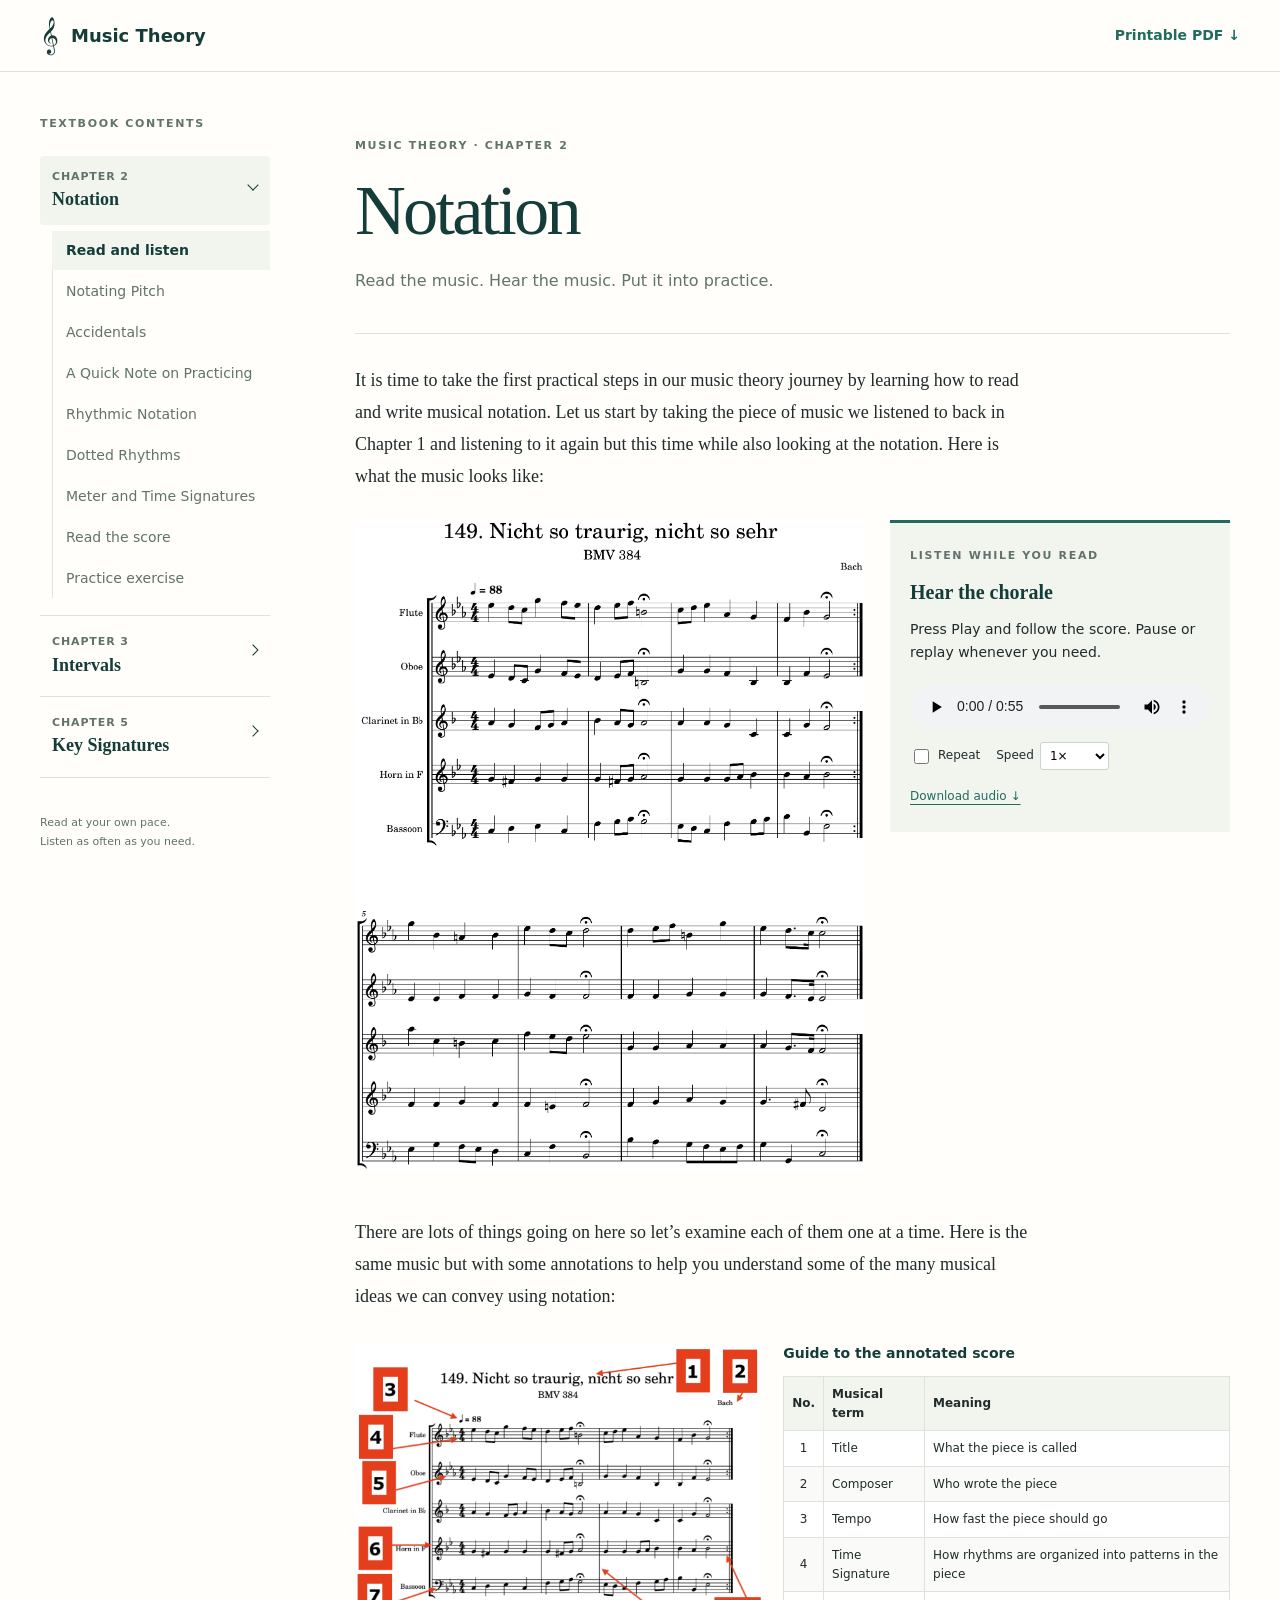
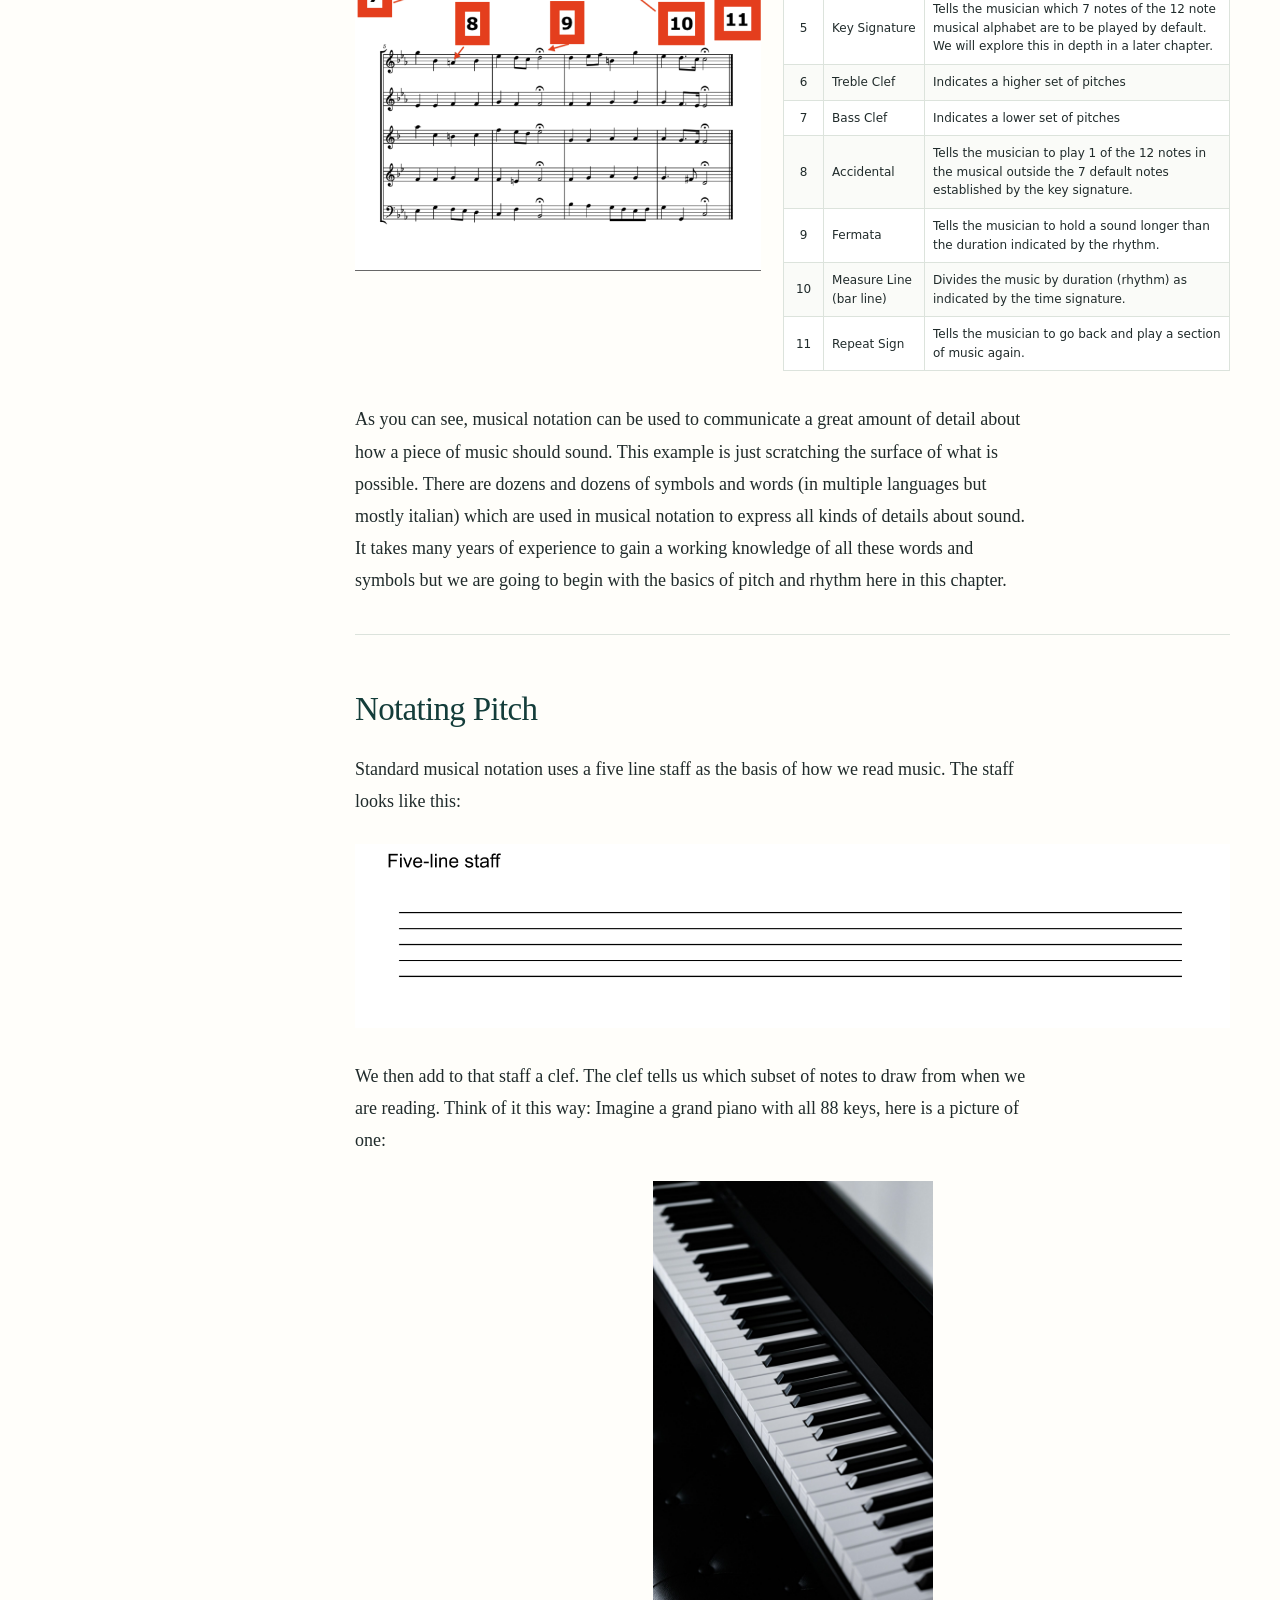
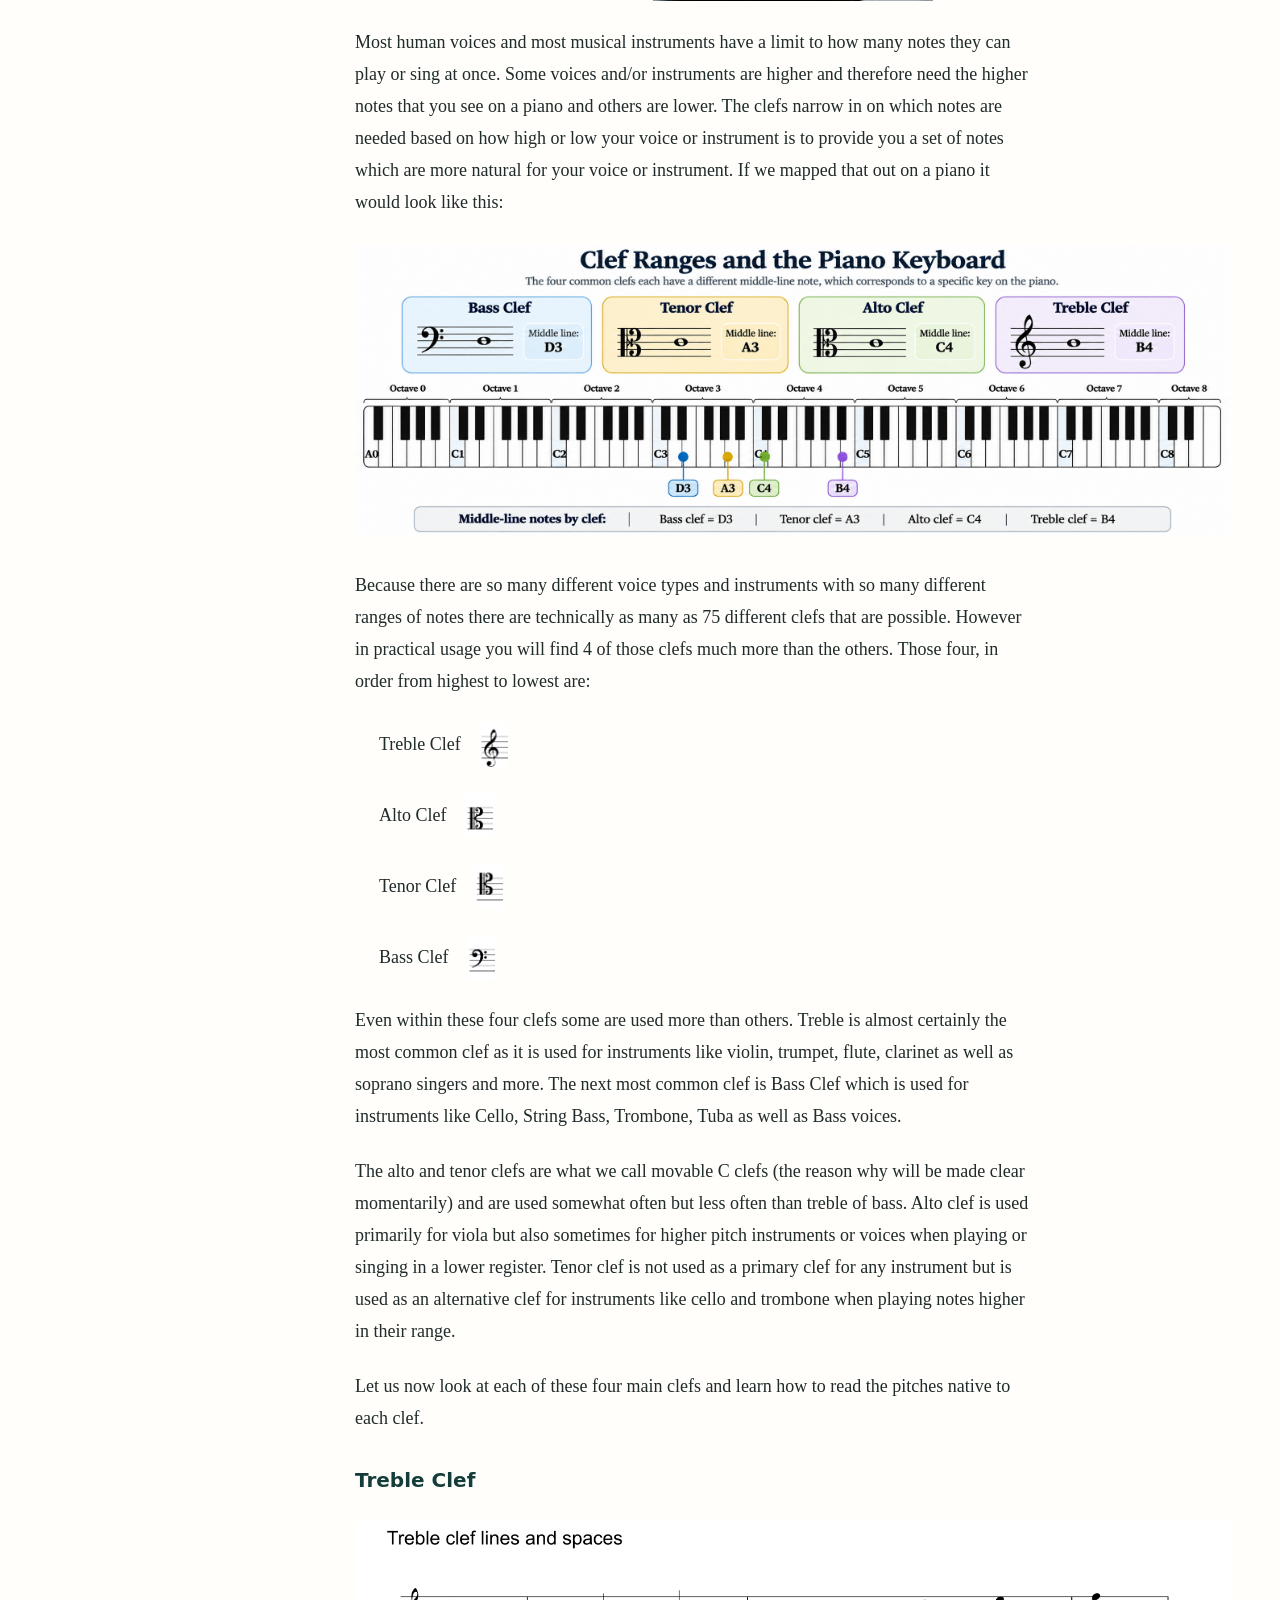
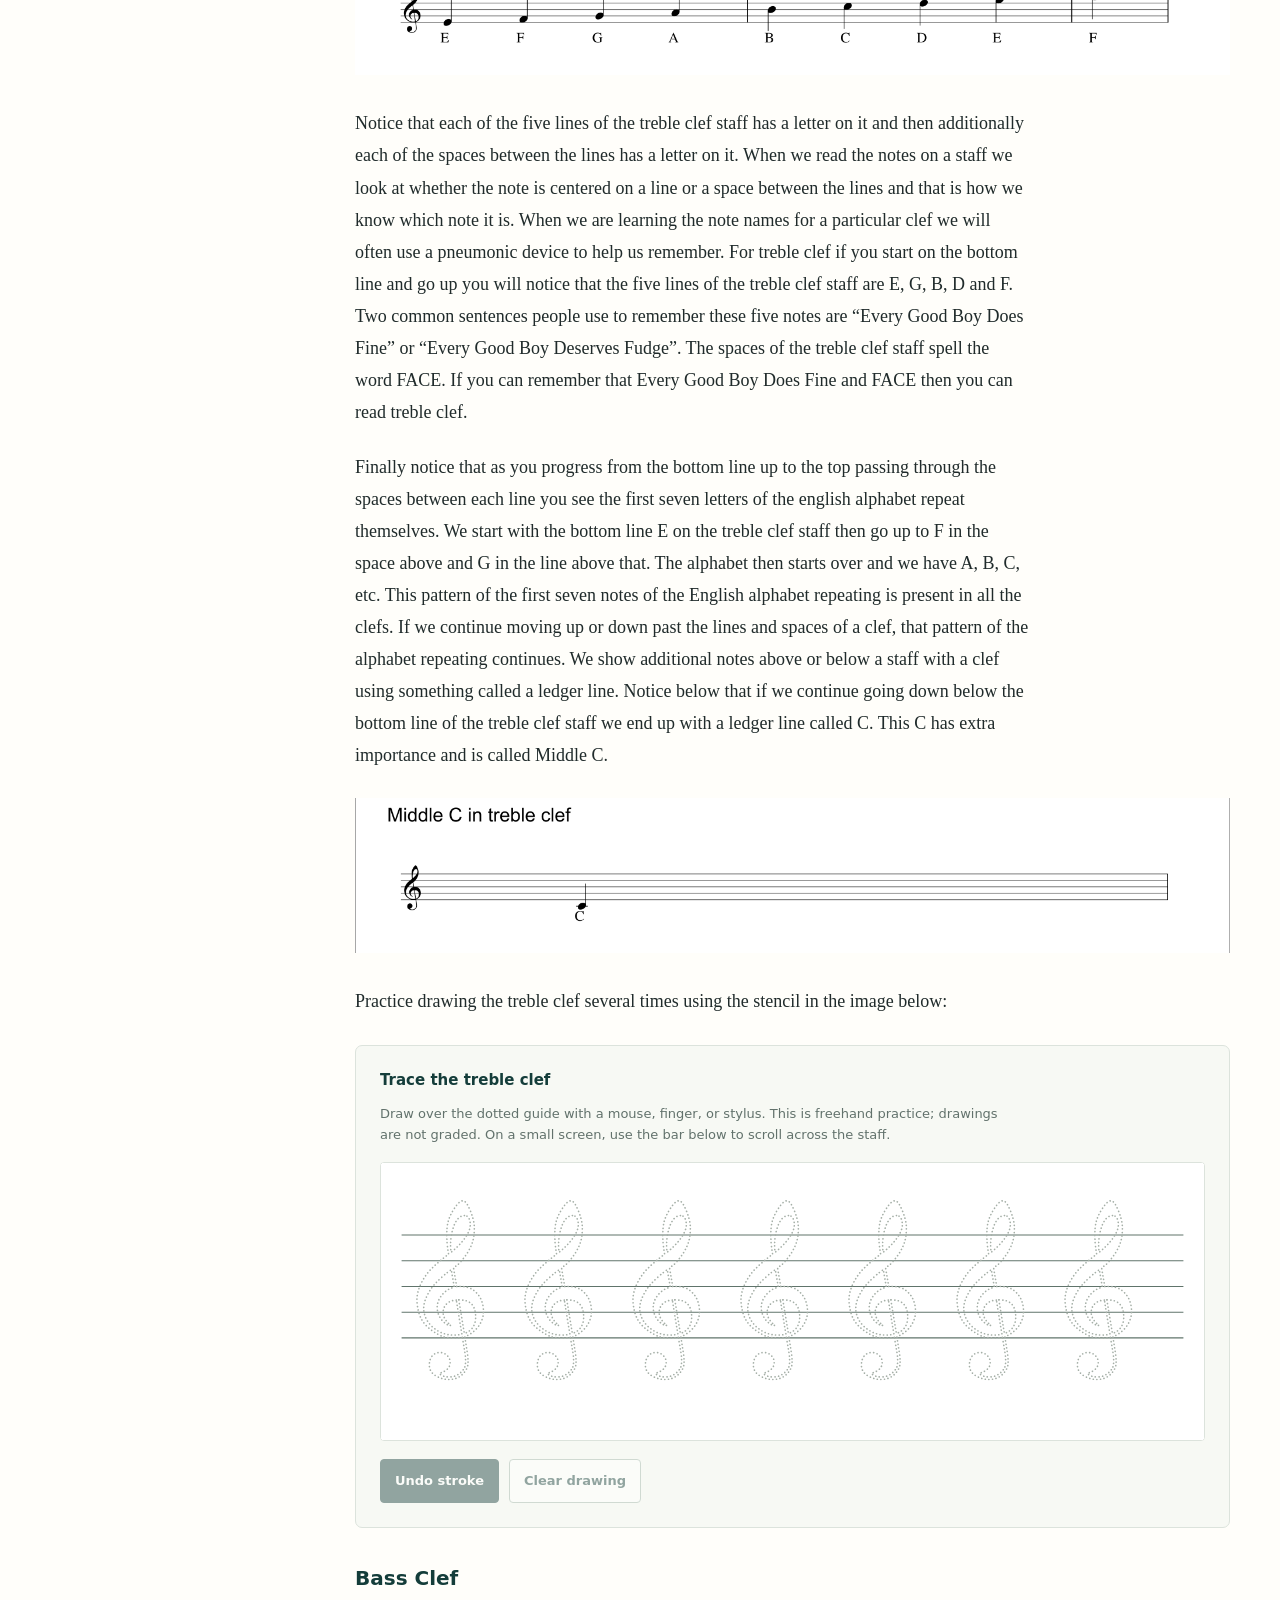
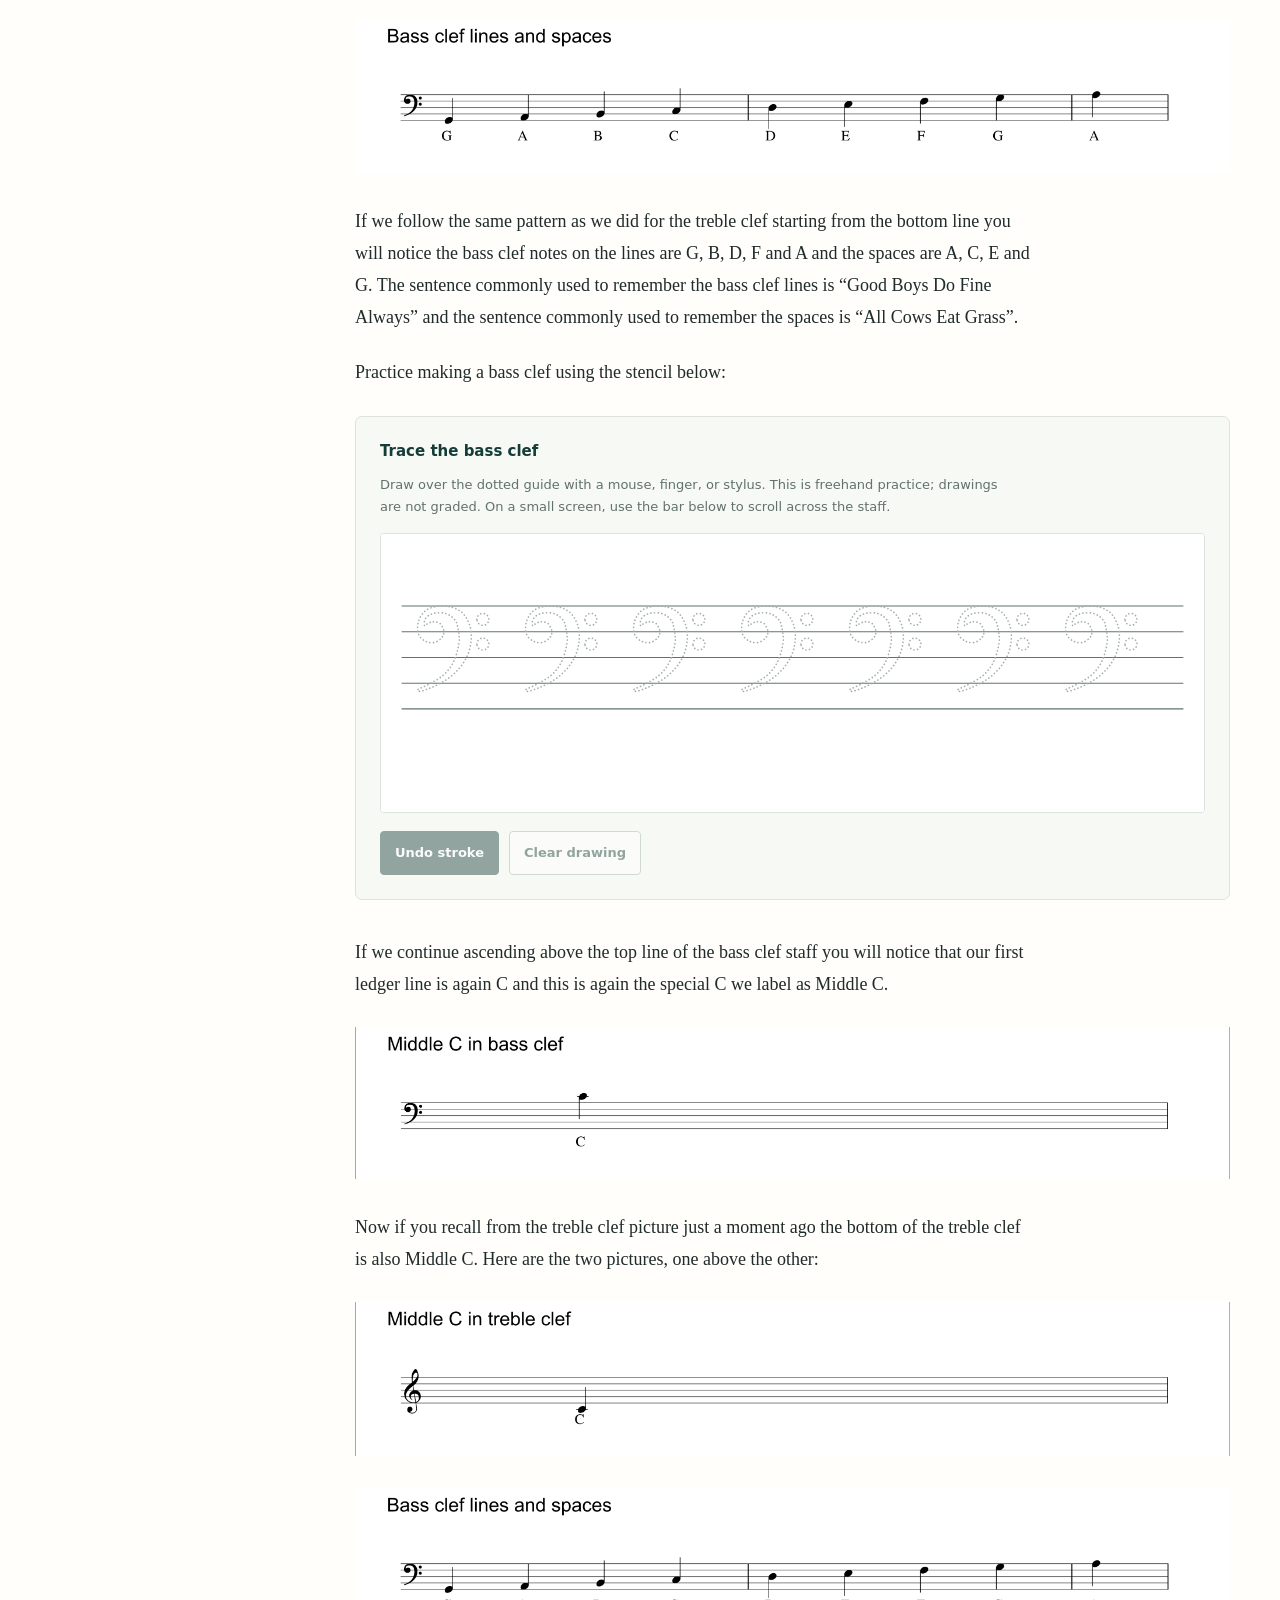
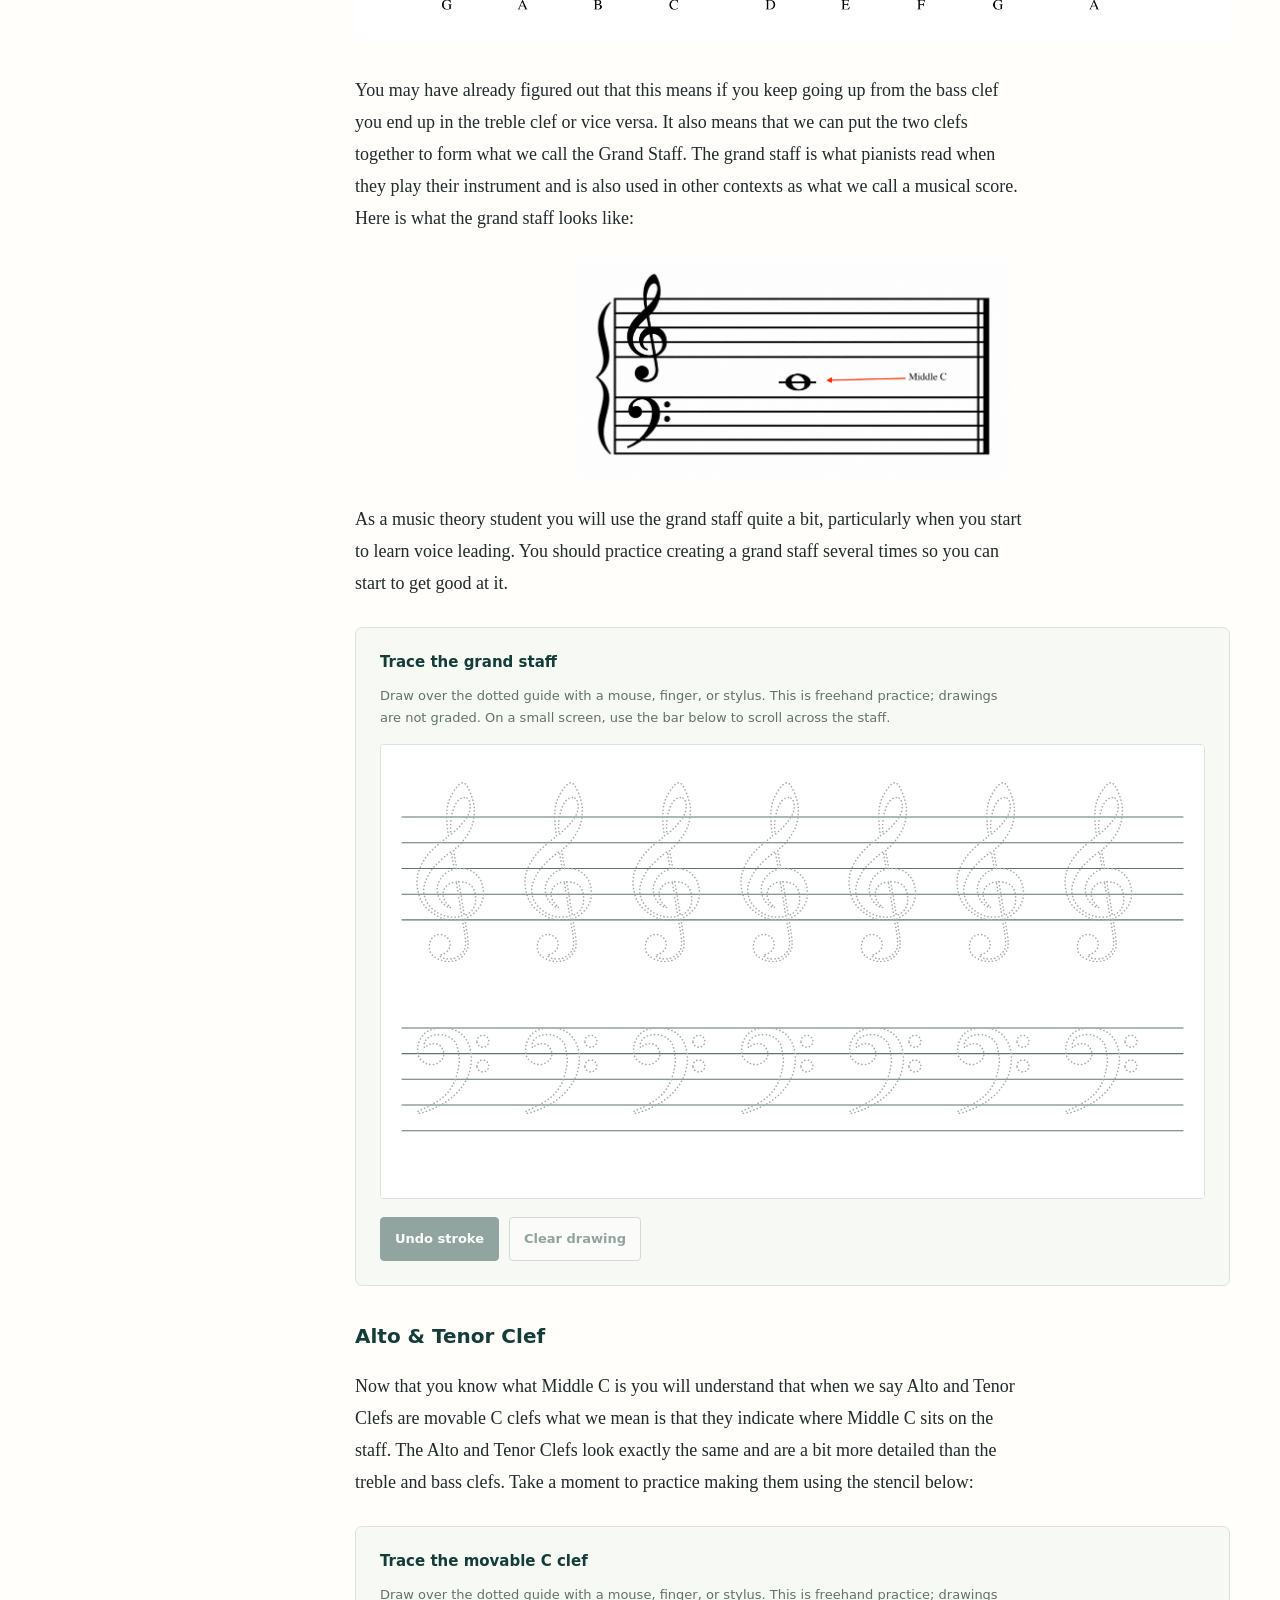
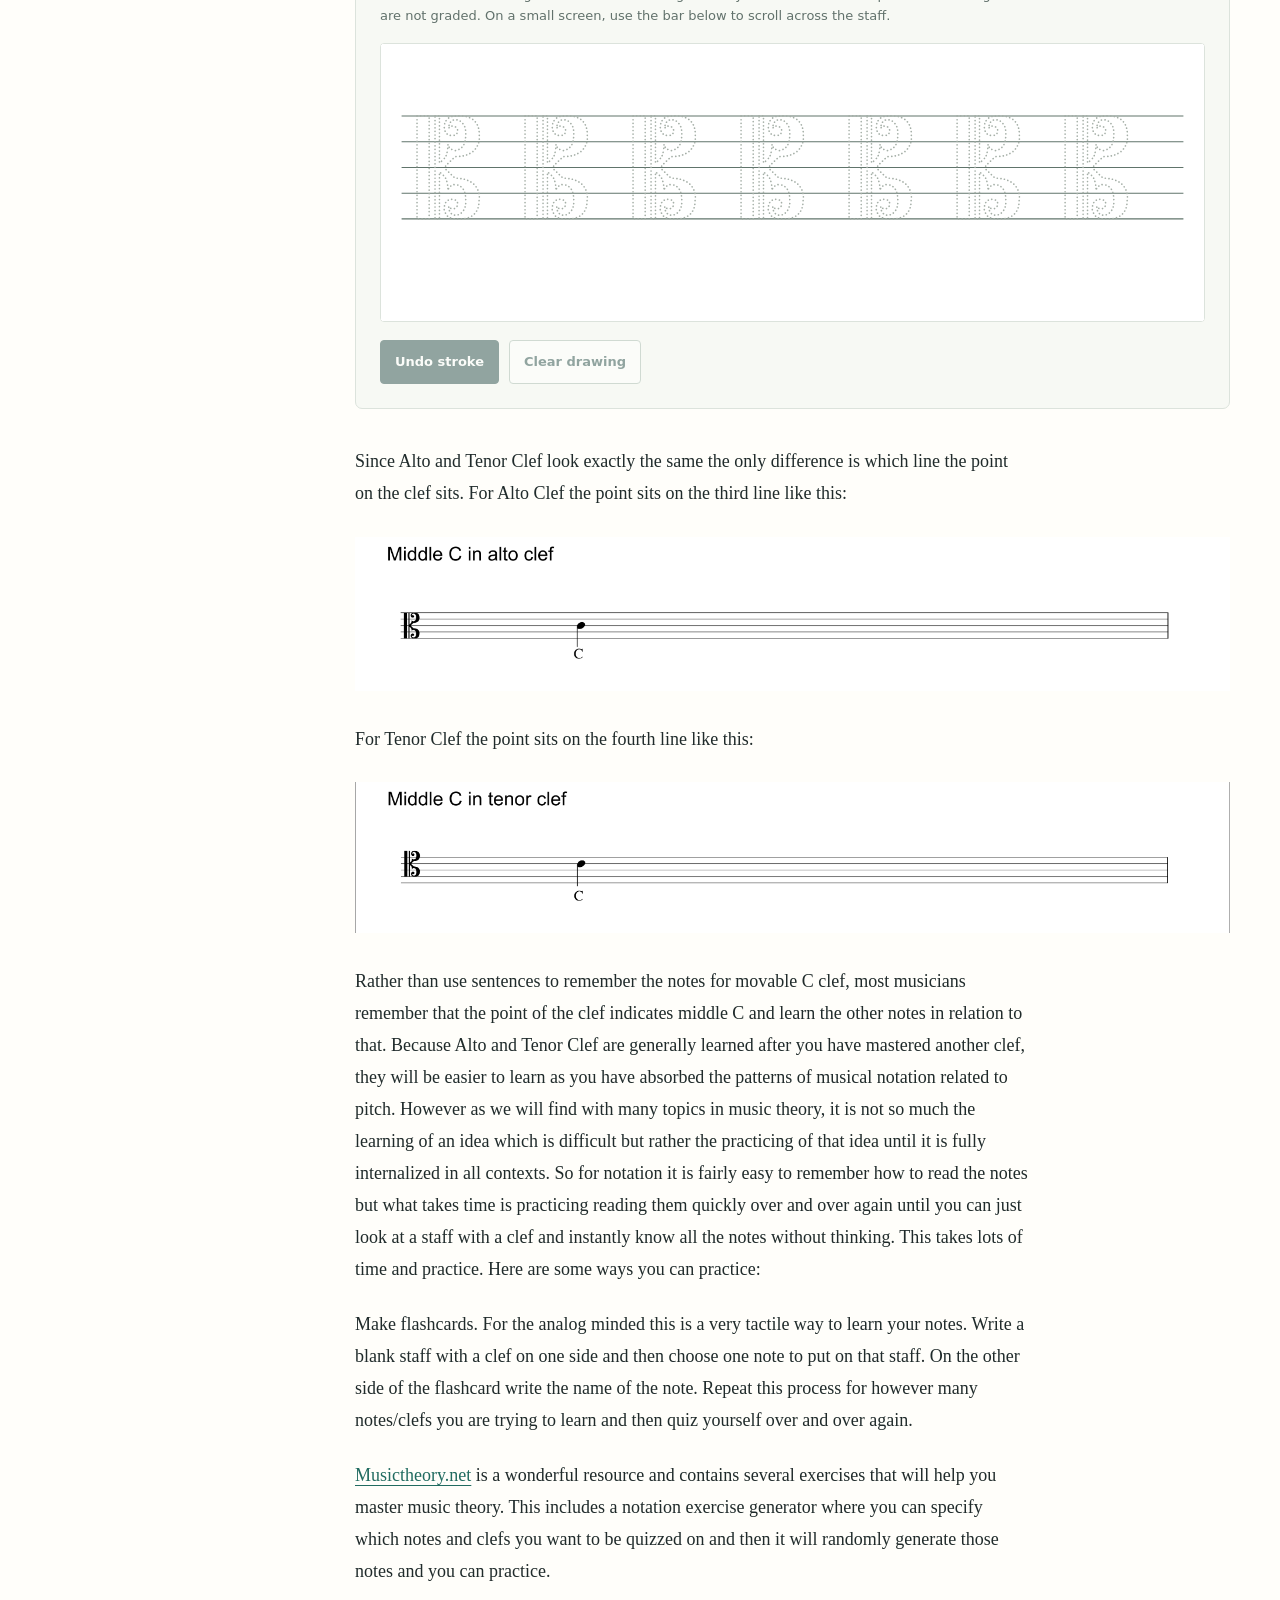
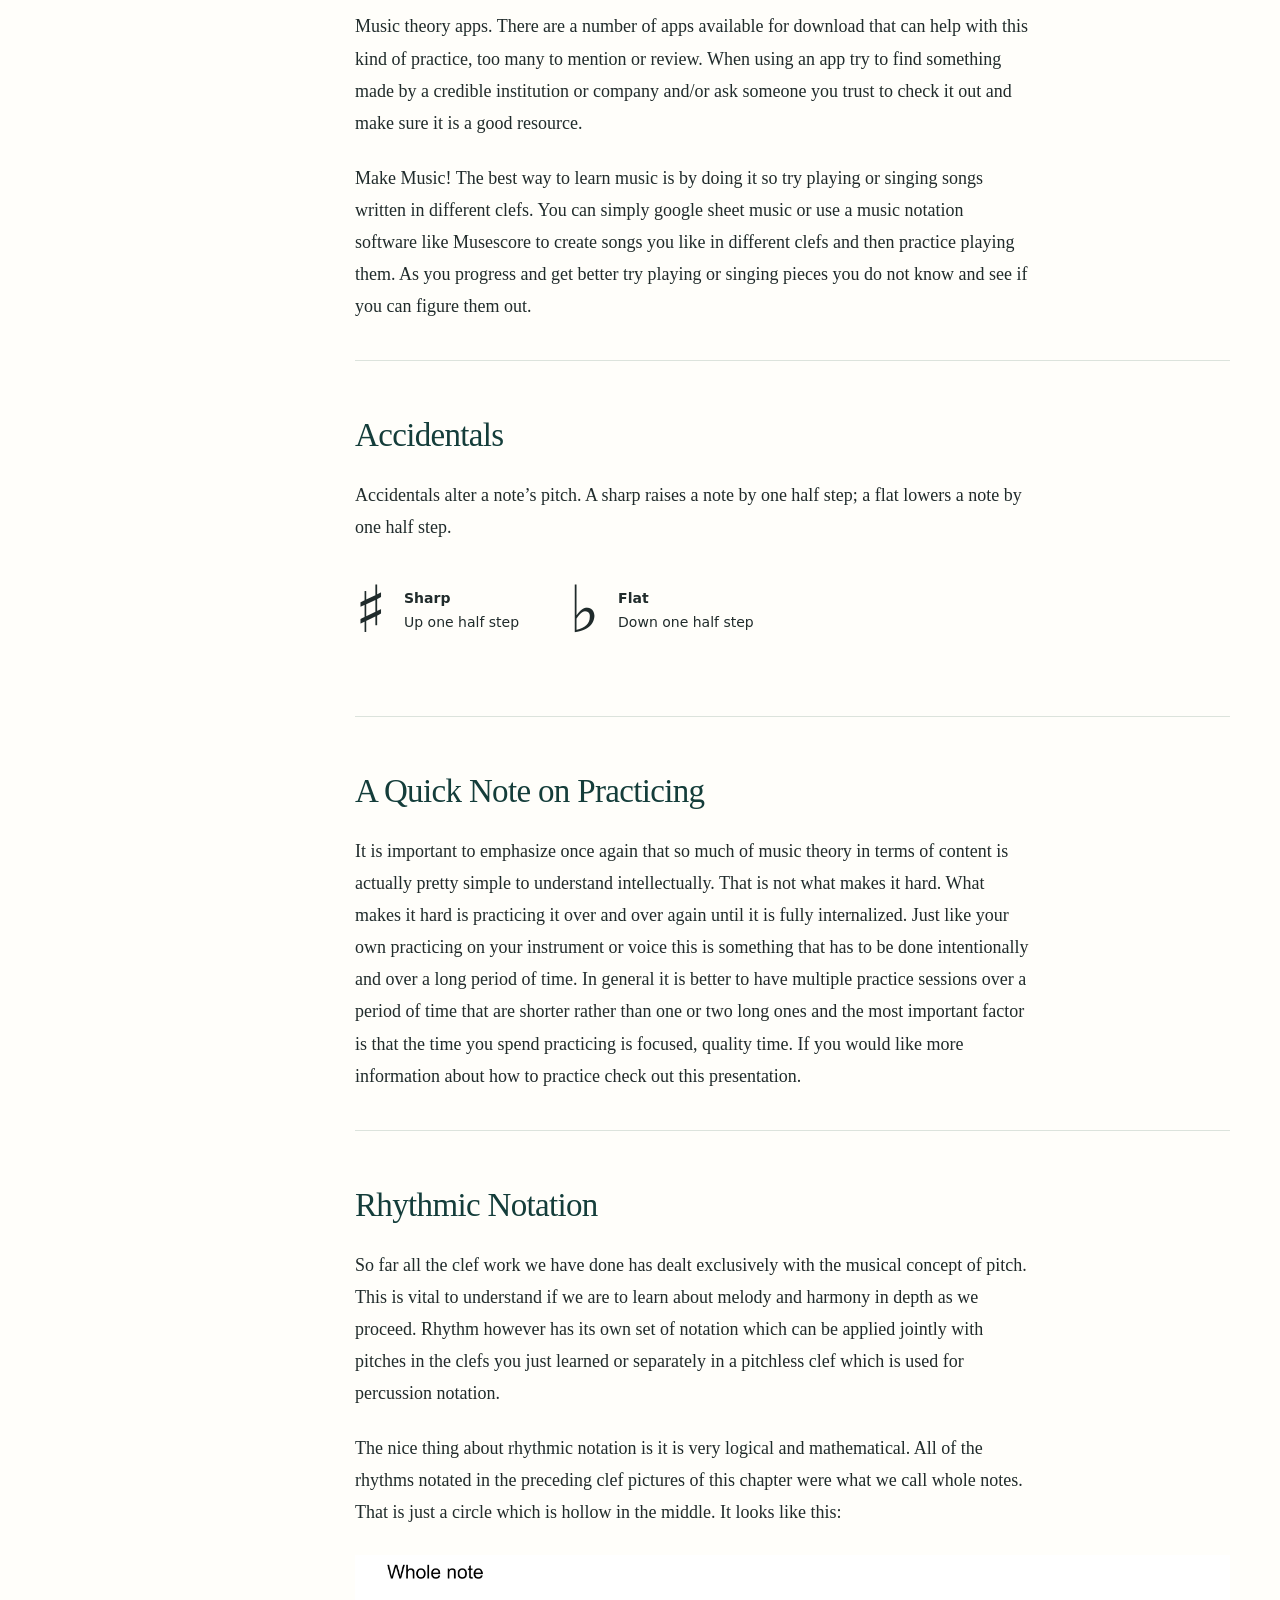
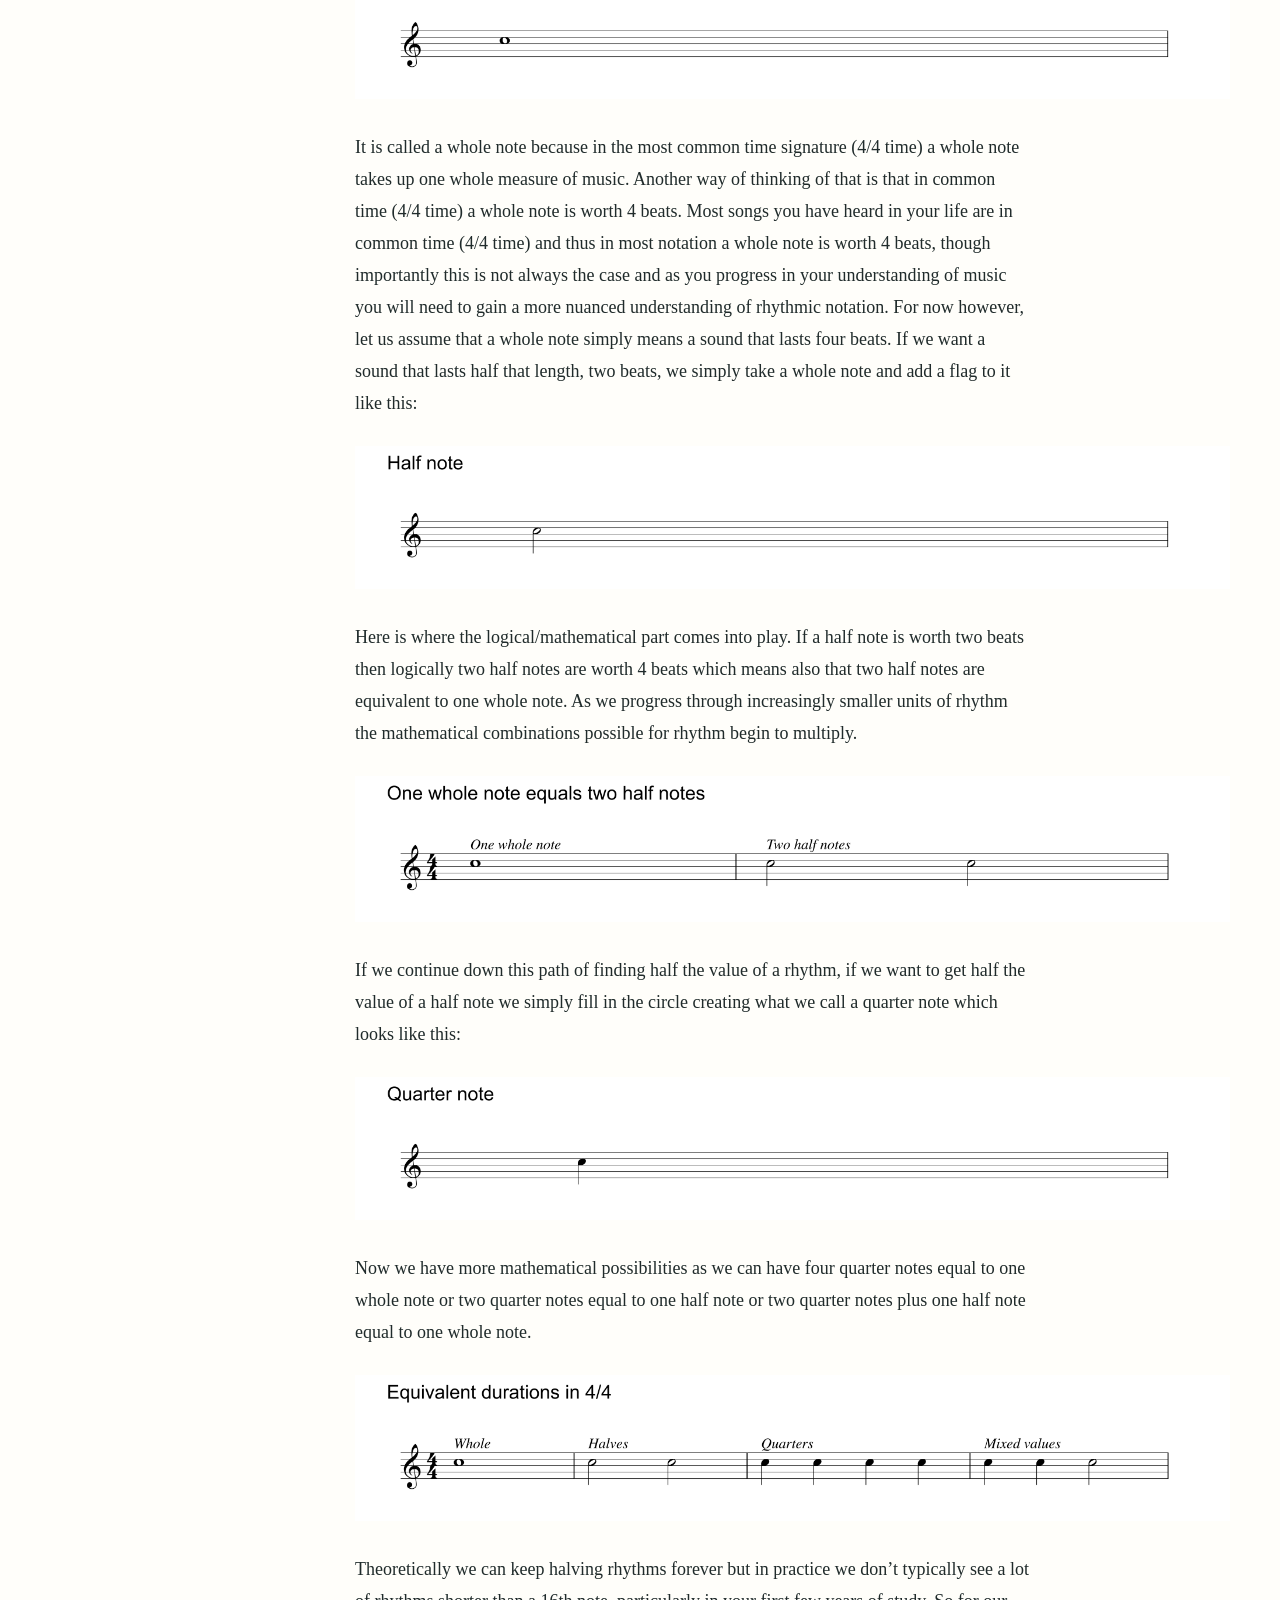
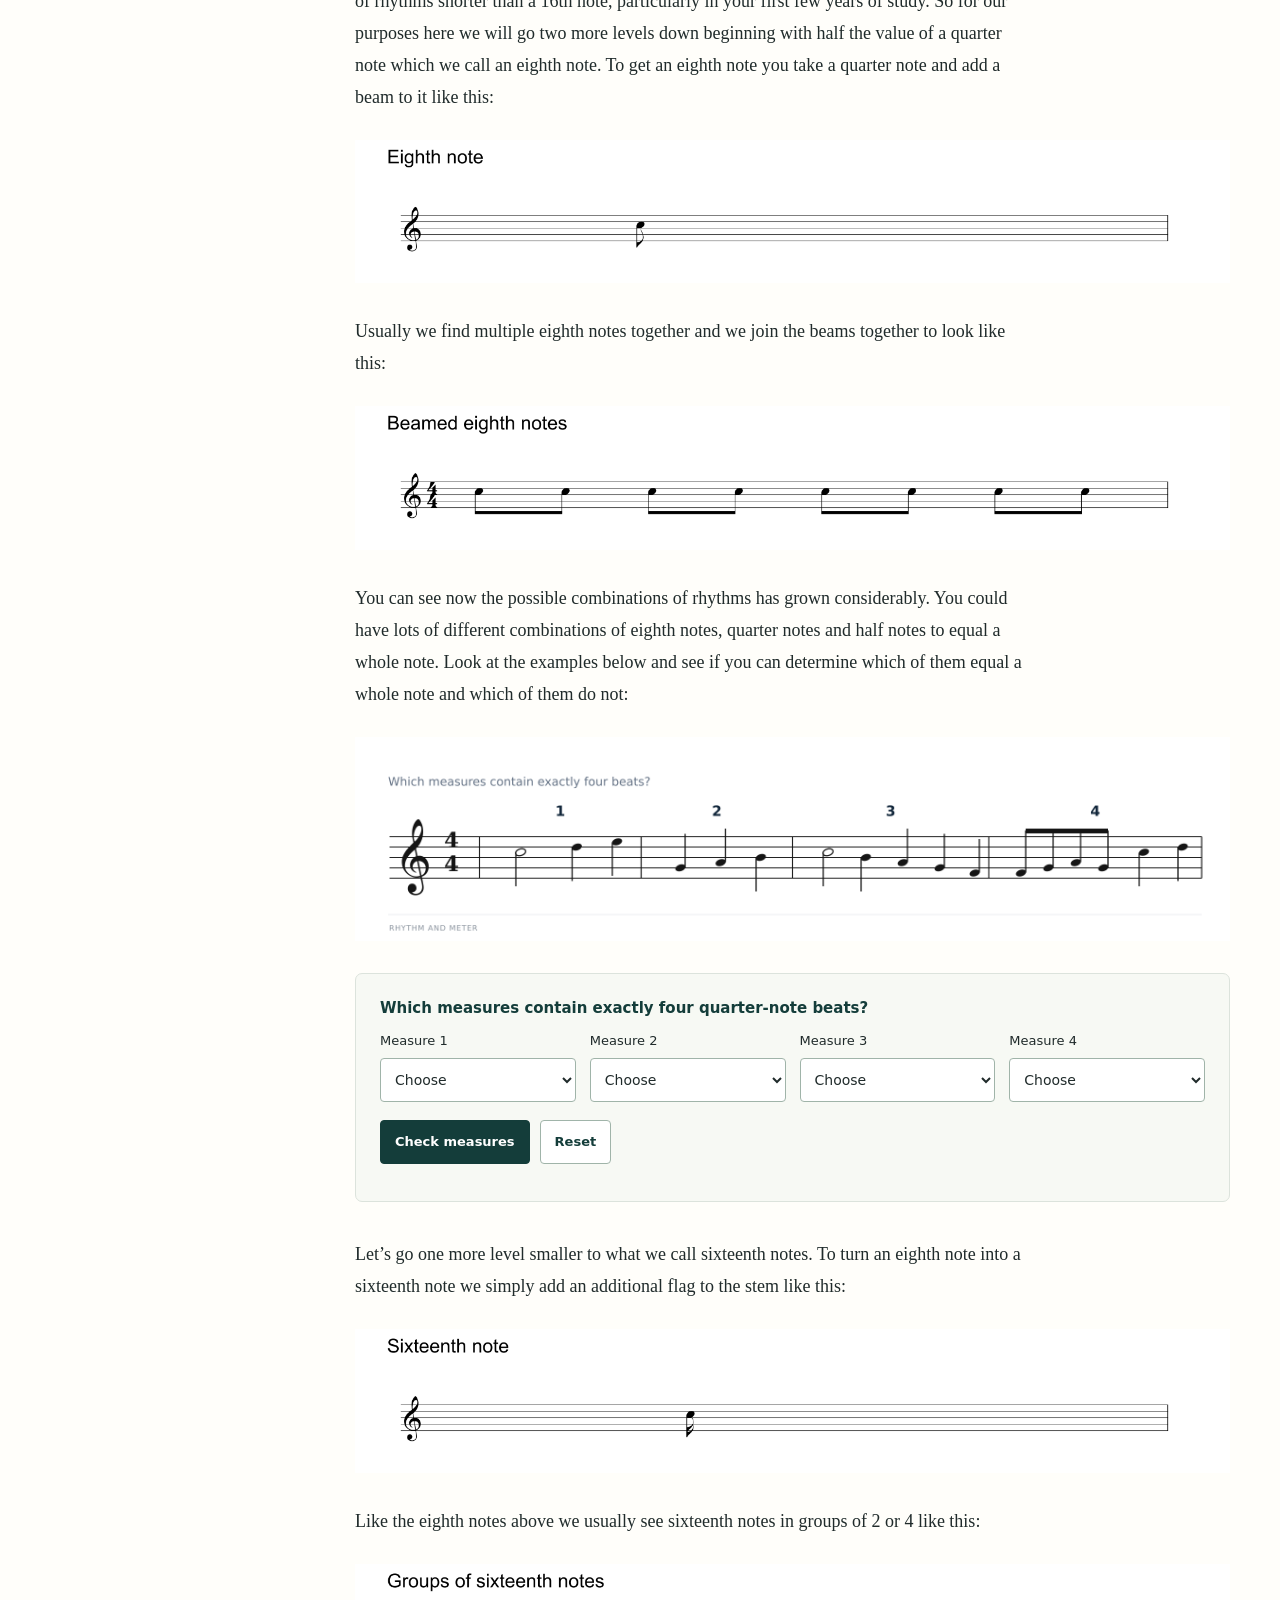
==== commit c0bbe9fe: "Add Chapter 5 key signatures with interactive practice" ====
--- a/index.html
+++ b/index.html
@@ -1,2 +1,2 @@
 <!doctype html>
-<html lang="en"><head><meta charset="utf-8"><meta name="viewport" content="width=device-width,initial-scale=1"><meta name="description" content="Chapter 2 Notation — read musical notation, listen to the chorale alongside the score, and practice pitch and rhythm."><meta name="theme-color" content="#143d3a"><title>Chapter 2 · Notation</title><link rel="stylesheet" href="styles.css?v=2"><script src="book-navigation.js?v=20261122" defer></script><script src="app.js?v=20261122-navigation" defer></script><script src="practice.js?v=2" defer></script><link rel="stylesheet" href="book-navigation.css?v=20261122"></head><body><a class="skip-link" href="#main">Skip to chapter</a><div class="reading-progress" aria-hidden="true"></div><header class="site-header"><a class="book-title" href="#opening"><span class="book-mark" aria-hidden="true">𝄞</span> Music Theory</a><div class="header-actions"><a href="assets/chapter-2-print.pdf" download>Printable PDF ↓</a><button type="button" id="menu-toggle" aria-expanded="false" aria-controls="chapter-navigation">Chapters</button></div></header><div class="book-layout"><aside class="sidebar" id="chapter-navigation"><p class="eyebrow">Textbook contents</p><nav class="book-chapters" aria-label="Textbook chapters"><details class="chapter-group is-current-chapter" data-current-chapter open><summary><span class="chapter-number">Chapter 2</span><span class="chapter-name">Notation</span><span class="nav-sr-only"> (current chapter)</span></summary><div class="chapter-topics"><a href="#opening">Read and listen</a><a href="#pitch">Notating Pitch</a><a href="#accidentals">Accidentals</a><a href="#practicing">A Quick Note on Practicing</a><a href="#rhythm">Rhythmic Notation</a><a href="#dots">Dotted Rhythms</a><a href="#meter">Meter and Time Signatures</a><a href="#score-practice">Read the score</a><a href="#practice">Practice exercise</a></div></details><details class="chapter-group"><summary><span class="chapter-number">Chapter 3</span><span class="chapter-name">Intervals</span></summary><div class="chapter-topics"><a href="chapter-3/#opening">Read and listen</a><a href="chapter-3/#understanding">Understanding intervals</a><a href="chapter-3/#interval-chart">Interval chart and audio</a><a href="chapter-3/#enharmonic">Enharmonic intervals</a><a href="chapter-3/#identify">Identify the interval</a><a href="chapter-3/#construct">Write the upper note</a><a href="chapter-3/#practice-online">Practice online</a></div></details></nav><p class="sidebar-note">Read at your own pace.<br>Listen as often as you need.</p></aside><main id="main"><section id="opening" aria-labelledby="chapter-title"><header class="chapter-heading"><p class="eyebrow">Music Theory · Chapter 2</p><h1 id="chapter-title">Notation</h1><p class="chapter-deck">Read the music. Hear the music. Put it into practice.</p></header><p>It is time to take the first practical steps in our music theory journey by learning how to read and write musical notation. Let us start by taking the piece of music we listened to back in Chapter 1 and listening to it again but this time while also looking at the notation. Here is what the music looks like:</p><div class="score-listening"><figure class="notation score"><button class="image-zoom" type="button" data-image="assets/chorale-score.png" data-alt="Full chorale score: Nicht so traurig, nicht so sehr" aria-label="Enlarge: Full chorale score: Nicht so traurig, nicht so sehr"><img src="assets/chorale-score.png" alt="Full chorale score: Nicht so traurig, nicht so sehr" loading="lazy" decoding="async" width="1627" height="2079"><span class="zoom-label" aria-hidden="true">Enlarge ↗</span></button></figure><aside class="listening-panel" aria-label="Listen to the chorale"><p class="eyebrow">Listen while you read</p><h2>Hear the chorale</h2><p>Press Play and follow the score. Pause or replay whenever you need.</p><audio id="chapter-audio" controls preload="metadata" src="assets/chorale.mp3">Your browser does not support audio playback. <a href="assets/chorale.mp3">Download the recording</a>.</audio><div class="audio-options"><label><input id="repeat-audio" type="checkbox"> Repeat</label><label for="playback-speed">Speed <select id="playback-speed"><option value="0.75">0.75×</option><option value="1" selected>1×</option><option value="1.25">1.25×</option></select></label></div><p class="audio-status" id="audio-status" role="status"></p><a class="text-link" href="assets/chorale.mp3" download>Download audio ↓</a></aside></div><p>There are lots of things going on here so let’s examine each of them one at a time. Here is the same music but with some annotations to help you understand some of the many musical ideas we can convey using notation:</p><div class="annotation-guide" id="annotated-guide"><figure class="notation annotated"><button class="image-zoom" type="button" data-image="assets/annotated-score.png" data-alt="Chorale annotated with eleven numbered musical features" aria-label="Enlarge: Chorale annotated with eleven numbered musical features"><img src="assets/annotated-score.png" alt="Chorale annotated with eleven numbered musical features" loading="lazy" decoding="async" width="640" height="829"><span class="zoom-label" aria-hidden="true">Enlarge ↗</span></button></figure><div class="table-scroll" tabindex="0" aria-label="Guide to the annotated score; scroll to read all eleven entries"><table><caption>Guide to the annotated score</caption><thead><tr><th scope="col">No.</th><th scope="col">Musical term</th><th scope="col">Meaning</th></tr></thead><tbody><tr><td>1</td><td>Title</td><td>What the piece is called</td></tr><tr><td>2</td><td>Composer</td><td>Who wrote the piece</td></tr><tr><td>3</td><td>Tempo</td><td>How fast the piece should go</td></tr><tr><td>4</td><td>Time Signature</td><td>How rhythms are organized into patterns in the piece</td></tr><tr><td>5</td><td>Key Signature</td><td>Tells the musician which 7 notes of the 12 note musical alphabet are to be played by default. We will explore this in depth in a later chapter. </td></tr><tr><td>6</td><td>Treble Clef</td><td>Indicates a higher set of pitches</td></tr><tr><td>7</td><td>Bass Clef</td><td>Indicates a lower set of pitches</td></tr><tr><td>8</td><td>Accidental</td><td>Tells the musician to play 1 of the 12 notes in the musical outside the 7 default notes established by the key signature.</td></tr><tr><td>9</td><td>Fermata</td><td>Tells the musician to hold a sound longer than the duration indicated by the rhythm. </td></tr><tr><td>10</td><td>Measure Line (bar line)</td><td>Divides the music by duration (rhythm) as indicated by the time signature. </td></tr><tr><td>11</td><td>Repeat Sign</td><td>Tells the musician to go back and play a section of music again. </td></tr></tbody></table></div></div><p>As you can see, musical notation can be used to communicate a great amount of detail about how a piece of music should sound. This example is just scratching the surface of what is possible. There are dozens and dozens of symbols and words (in multiple languages but mostly italian) which are used in musical notation to express all kinds of details about sound. It takes many years of experience to gain a working knowledge of all these words and symbols but we are going to begin with the basics of pitch and rhythm here in this chapter.</p></section><section id="pitch" aria-labelledby="heading-pitch"><h2 id="heading-pitch">Notating Pitch</h2><p>Standard musical notation uses a five line staff as the basis of how we read music. The staff looks like this:</p><figure class="notation "><button class="image-zoom" type="button" data-image="assets/10.png" data-alt="A five-line musical staff" aria-label="Enlarge: A five-line musical staff"><img src="assets/10.png" alt="A five-line musical staff" loading="lazy" decoding="async" width="3000" height="631"><span class="zoom-label" aria-hidden="true">Enlarge ↗</span></button></figure><p>We then add to that staff a clef. The clef tells us which subset of notes to draw from when we are reading. Think of it this way: Imagine a grand piano with all 88 keys, here is a picture of one:</p><figure class="notation piano-photo"><button class="image-zoom" type="button" data-image="assets/11.jpg" data-alt="The keyboard of a grand piano" aria-label="Enlarge: The keyboard of a grand piano"><img src="assets/11.jpg" alt="The keyboard of a grand piano" loading="lazy" decoding="async" width="1200" height="1800"><span class="zoom-label" aria-hidden="true">Enlarge ↗</span></button></figure><p>Most human voices and most musical instruments have a limit to how many notes they can play or sing at once. Some voices and/or instruments are higher and therefore need the higher notes that you see on a piano and others are lower. The clefs narrow in on which notes are needed based on how high or low your voice or instrument is to provide you a set of notes which are more natural for your voice or instrument. If we mapped that out on a piano it would look like this:</p><figure class="notation "><button class="image-zoom" type="button" data-image="assets/12.png" data-alt="Clef ranges mapped onto a piano keyboard" aria-label="Enlarge: Clef ranges mapped onto a piano keyboard"><img src="assets/12.png" alt="Clef ranges mapped onto a piano keyboard" loading="lazy" decoding="async" width="2172" height="724"><span class="zoom-label" aria-hidden="true">Enlarge ↗</span></button></figure><p>Because there are so many different voice types and instruments with so many different ranges of notes there are technically as many as 75 different clefs that are possible. However in practical usage you will find 4 of those clefs much more than the others. Those four, in order from highest to lowest are:</p><p class="clef-list-item">Treble Clef<img src="assets/clef-treble.png" alt="Treble Clef symbol" width="115" height="185"></p><p class="clef-list-item">Alto Clef<img src="assets/clef-alto.png" alt="Alto Clef symbol" width="115" height="185"></p><p class="clef-list-item">Tenor Clef<img src="assets/clef-tenor.png" alt="Tenor Clef symbol" width="115" height="185"></p><p class="clef-list-item">Bass Clef<img src="assets/clef-bass.png" alt="Bass Clef symbol" width="115" height="185"></p><p>Even within these four clefs some are used more than others. Treble is almost certainly the most common clef as it is used for instruments like violin, trumpet, flute, clarinet as well as soprano singers and more. The next most common clef is Bass Clef which is used for instruments like Cello, String Bass, Trombone, Tuba as well as Bass voices.</p><p>The alto and tenor clefs are what we call movable C clefs (the reason why will be made clear momentarily) and are used somewhat often but less often than treble of bass. Alto clef is used primarily for viola but also sometimes for higher pitch instruments or voices when playing or singing in a lower register. Tenor clef is not used as a primary clef for any instrument but is used as an alternative clef for instruments like cello and trombone when playing notes higher in their range.</p><p>Let us now look at each of these four main clefs and learn how to read the pitches native to each clef.</p><h3>Treble Clef</h3><figure class="notation "><button class="image-zoom" type="button" data-image="assets/13.png" data-alt="Treble clef lines and spaces with note names" aria-label="Enlarge: Treble clef lines and spaces with note names"><img src="assets/13.png" alt="Treble clef lines and spaces with note names" loading="lazy" decoding="async" width="3000" height="528"><span class="zoom-label" aria-hidden="true">Enlarge ↗</span></button></figure><p>Notice that each of the five lines of the treble clef staff has a letter on it and then additionally each of the spaces between the lines has a letter on it. When we read the notes on a staff we look at whether the note is centered on a line or a space between the lines and that is how we know which note it is. When we are learning the note names for a particular clef we will often use a pneumonic device to help us remember. For treble clef if you start on the bottom line and go up you will notice that the five lines of the treble clef staff are E, G, B, D and F. Two common sentences people use to remember these five notes are “Every Good Boy Does Fine” or “Every Good Boy Deserves Fudge”. The spaces of the treble clef staff spell the word FACE. If you can remember that Every Good Boy Does Fine and FACE then you can read treble clef.</p><p>Finally notice that as you progress from the bottom line up to the top passing through the spaces between each line you see the first seven letters of the english alphabet repeat themselves. We start with the bottom line E on the treble clef staff then go up to F in the space above and G in the line above that. The alphabet then starts over and we have A, B, C, etc. This pattern of the first seven notes of the English alphabet repeating is present in all the clefs. If we continue moving up or down past the lines and spaces of a clef, that pattern of the alphabet repeating continues. We show additional notes above or below a staff with a clef using something called a ledger line. Notice below that if we continue going down below the bottom line of the treble clef staff we end up with a ledger line called C. This C has extra importance and is called Middle C.</p><figure class="notation "><button class="image-zoom" type="button" data-image="assets/14.png" data-alt="Middle C below the treble staff" aria-label="Enlarge: Middle C below the treble staff"><img src="assets/14.png" alt="Middle C below the treble staff" loading="lazy" decoding="async" width="3000" height="530"><span class="zoom-label" aria-hidden="true">Enlarge ↗</span></button></figure><p>Practice drawing the treble clef several times using the stencil in the image below:</p><figure class="notation  trace-print-original"><button class="image-zoom" type="button" data-image="assets/15.png" data-alt="Seven light-gray dotted treble clefs to trace" aria-label="Enlarge: Seven light-gray dotted treble clefs to trace"><img src="assets/15.png" alt="Seven light-gray dotted treble clefs to trace" loading="lazy" decoding="async" width="3000" height="492"><span class="zoom-label" aria-hidden="true">Enlarge ↗</span></button></figure><div class="trace-practice practice-box" data-trace="15"><h4>Trace the treble clef</h4><p class="practice-help">Draw over the dotted guide with a mouse, finger, or stylus. This is freehand practice; drawings are not graded. On a small screen, use the bar below to scroll across the staff.</p><div class="trace-scroll" tabindex="0" aria-label="Scrollable treble clef tracing staff"><div class="trace-surface"><img src="assets/15.png" alt="Dotted treble clef guide" width="3000" height="492"><canvas aria-label="Draw the treble clef over the dotted guide">Use the printable chapter for pencil-and-paper tracing.</canvas></div></div><div class="practice-actions"><button type="button" data-undo>Undo stroke</button><button type="button" data-clear>Clear drawing</button><span class="trace-status" role="status"></span></div></div><h3>Bass Clef</h3><figure class="notation "><button class="image-zoom" type="button" data-image="assets/16.png" data-alt="Bass clef lines and spaces with note names" aria-label="Enlarge: Bass clef lines and spaces with note names"><img src="assets/16.png" alt="Bass clef lines and spaces with note names" loading="lazy" decoding="async" width="3000" height="528"><span class="zoom-label" aria-hidden="true">Enlarge ↗</span></button></figure><p>If we follow the same pattern as we did for the treble clef starting from the bottom line you will notice the bass clef notes on the lines are G, B, D, F and A and the spaces are A, C, E and G. The sentence commonly used to remember the bass clef lines is “Good Boys Do Fine Always” and the sentence commonly used to remember the spaces is “All Cows Eat Grass”.</p><p>Practice making a bass clef using the stencil below:</p><figure class="notation  trace-print-original"><button class="image-zoom" type="button" data-image="assets/17.png" data-alt="Seven light-gray dotted bass clefs to trace" aria-label="Enlarge: Seven light-gray dotted bass clefs to trace"><img src="assets/17.png" alt="Seven light-gray dotted bass clefs to trace" loading="lazy" decoding="async" width="3000" height="492"><span class="zoom-label" aria-hidden="true">Enlarge ↗</span></button></figure><div class="trace-practice practice-box" data-trace="17"><h4>Trace the bass clef</h4><p class="practice-help">Draw over the dotted guide with a mouse, finger, or stylus. This is freehand practice; drawings are not graded. On a small screen, use the bar below to scroll across the staff.</p><div class="trace-scroll" tabindex="0" aria-label="Scrollable bass clef tracing staff"><div class="trace-surface"><img src="assets/17.png" alt="Dotted bass clef guide" width="3000" height="492"><canvas aria-label="Draw the bass clef over the dotted guide">Use the printable chapter for pencil-and-paper tracing.</canvas></div></div><div class="practice-actions"><button type="button" data-undo>Undo stroke</button><button type="button" data-clear>Clear drawing</button><span class="trace-status" role="status"></span></div></div><p>If we continue ascending above the top line of the bass clef staff you will notice that our first ledger line is again C and this is again the special C we label as Middle C.</p><figure class="notation "><button class="image-zoom" type="button" data-image="assets/18.png" data-alt="Middle C above the bass staff" aria-label="Enlarge: Middle C above the bass staff"><img src="assets/18.png" alt="Middle C above the bass staff" loading="lazy" decoding="async" width="3000" height="519"><span class="zoom-label" aria-hidden="true">Enlarge ↗</span></button></figure><p>Now if you recall from the treble clef picture just a moment ago the bottom of the treble clef is also Middle C. Here are the two pictures, one above the other:</p><figure class="notation "><button class="image-zoom" type="button" data-image="assets/14.png" data-alt="Middle C below the treble staff" aria-label="Enlarge: Middle C below the treble staff"><img src="assets/14.png" alt="Middle C below the treble staff" loading="lazy" decoding="async" width="3000" height="530"><span class="zoom-label" aria-hidden="true">Enlarge ↗</span></button></figure><figure class="notation "><button class="image-zoom" type="button" data-image="assets/16.png" data-alt="Bass clef lines and spaces with note names" aria-label="Enlarge: Bass clef lines and spaces with note names"><img src="assets/16.png" alt="Bass clef lines and spaces with note names" loading="lazy" decoding="async" width="3000" height="528"><span class="zoom-label" aria-hidden="true">Enlarge ↗</span></button></figure><p>You may have already figured out that this means if you keep going up from the bass clef you end up in the treble clef or vice versa. It also means that we can put the two clefs together to form what we call the Grand Staff. The grand staff is what pianists read when they play their instrument and is also used in other contexts as what we call a musical score. Here is what the grand staff looks like:</p><figure class="notation small-figure"><button class="image-zoom" type="button" data-image="assets/19.png" data-alt="Treble and bass clefs joined as a grand staff with Middle C" aria-label="Enlarge: Treble and bass clefs joined as a grand staff with Middle C"><img src="assets/19.png" alt="Treble and bass clefs joined as a grand staff with Middle C" loading="lazy" decoding="async" width="1774" height="887"><span class="zoom-label" aria-hidden="true">Enlarge ↗</span></button></figure><p>As a music theory student you will use the grand staff quite a bit, particularly when you start to learn voice leading. You should practice creating a grand staff several times so you can start to get good at it.</p><figure class="notation  trace-print-original"><button class="image-zoom" type="button" data-image="assets/20.png" data-alt="Seven pairs of dotted treble and bass clefs to trace on a grand staff" aria-label="Enlarge: Seven pairs of dotted treble and bass clefs to trace on a grand staff"><img src="assets/20.png" alt="Seven pairs of dotted treble and bass clefs to trace on a grand staff" loading="lazy" decoding="async" width="3000" height="670"><span class="zoom-label" aria-hidden="true">Enlarge ↗</span></button></figure><div class="trace-practice practice-box" data-trace="20"><h4>Trace the grand staff</h4><p class="practice-help">Draw over the dotted guide with a mouse, finger, or stylus. This is freehand practice; drawings are not graded. On a small screen, use the bar below to scroll across the staff.</p><div class="trace-scroll" tabindex="0" aria-label="Scrollable grand staff tracing staff"><div class="trace-surface"><img src="assets/20.png" alt="Dotted grand staff guide" width="3000" height="670"><canvas aria-label="Draw the grand staff over the dotted guide">Use the printable chapter for pencil-and-paper tracing.</canvas></div></div><div class="practice-actions"><button type="button" data-undo>Undo stroke</button><button type="button" data-clear>Clear drawing</button><span class="trace-status" role="status"></span></div></div><h3>Alto &amp; Tenor Clef</h3><p>Now that you know what Middle C is you will understand that when we say Alto and Tenor Clefs are movable C clefs what we mean is that they indicate where Middle C sits on the staff. The Alto and Tenor Clefs look exactly the same and are a bit more detailed than the treble and bass clefs. Take a moment to practice making them using the stencil below:</p><figure class="notation  trace-print-original"><button class="image-zoom" type="button" data-image="assets/21.png" data-alt="Seven dotted movable C clefs to trace" aria-label="Enlarge: Seven dotted movable C clefs to trace"><img src="assets/21.png" alt="Seven dotted movable C clefs to trace" loading="lazy" decoding="async" width="3000" height="492"><span class="zoom-label" aria-hidden="true">Enlarge ↗</span></button></figure><div class="trace-practice practice-box" data-trace="21"><h4>Trace the movable C clef</h4><p class="practice-help">Draw over the dotted guide with a mouse, finger, or stylus. This is freehand practice; drawings are not graded. On a small screen, use the bar below to scroll across the staff.</p><div class="trace-scroll" tabindex="0" aria-label="Scrollable movable C clef tracing staff"><div class="trace-surface"><img src="assets/21.png" alt="Dotted movable C clef guide" width="3000" height="492"><canvas aria-label="Draw the movable C clef over the dotted guide">Use the printable chapter for pencil-and-paper tracing.</canvas></div></div><div class="practice-actions"><button type="button" data-undo>Undo stroke</button><button type="button" data-clear>Clear drawing</button><span class="trace-status" role="status"></span></div></div><p>Since Alto and Tenor Clef look exactly the same the only difference is which line the point on the clef sits. For Alto Clef the point sits on the third line like this:</p><figure class="notation "><button class="image-zoom" type="button" data-image="assets/22.png" data-alt="Middle C on the third line in alto clef" aria-label="Enlarge: Middle C on the third line in alto clef"><img src="assets/22.png" alt="Middle C on the third line in alto clef" loading="lazy" decoding="async" width="3000" height="528"><span class="zoom-label" aria-hidden="true">Enlarge ↗</span></button></figure><p>For Tenor Clef the point sits on the fourth line like this:</p><figure class="notation "><button class="image-zoom" type="button" data-image="assets/23.png" data-alt="Middle C on the fourth line in tenor clef" aria-label="Enlarge: Middle C on the fourth line in tenor clef"><img src="assets/23.png" alt="Middle C on the fourth line in tenor clef" loading="lazy" decoding="async" width="3000" height="519"><span class="zoom-label" aria-hidden="true">Enlarge ↗</span></button></figure><p>Rather than use sentences to remember the notes for movable C clef, most musicians remember that the point of the clef indicates middle C and learn the other notes in relation to that. Because Alto and Tenor Clef are generally learned after you have mastered another clef, they will be easier to learn as you have absorbed the patterns of musical notation related to pitch. However as we will find with many topics in music theory, it is not so much the learning of an idea which is difficult but rather the practicing of that idea until it is fully internalized in all contexts. So for notation it is fairly easy to remember how to read the notes but what takes time is practicing reading them quickly over and over again until you can just look at a staff with a clef and instantly know all the notes without thinking. This takes lots of time and practice. Here are some ways you can practice:</p><p>Make flashcards. For the analog minded this is a very tactile way to learn your notes. Write a blank staff with a clef on one side and then choose one note to put on that staff. On the other side of the flashcard write the name of the note. Repeat this process for however many notes/clefs you are trying to learn and then quiz yourself over and over again.</p><p><a href="https://www.musictheory.net/exercises/note" target="_blank" rel="noopener">Musictheory.net</a> is a wonderful resource and contains several exercises that will help you master music theory. This includes a notation exercise generator where you can specify which notes and clefs you want to be quizzed on and then it will randomly generate those notes and you can practice.</p><p>Music theory apps. There are a number of apps available for download that can help with this kind of practice, too many to mention or review. When using an app try to find something made by a credible institution or company and/or ask someone you trust to check it out and make sure it is a good resource.</p><p>Make Music! The best way to learn music is by doing it so try playing or singing songs written in different clefs. You can simply google sheet music or use a music notation software like Musescore to create songs you like in different clefs and then practice playing them. As you progress and get better try playing or singing pieces you do not know and see if you can figure them out.</p></section><section id="accidentals" aria-labelledby="heading-accidentals"><h2 id="heading-accidentals">Accidentals</h2><p>Accidentals alter a note’s pitch. A sharp raises a note by one half step; a flat lowers a note by one half step.</p><div class="accidental-pair"><p><span class="music-symbol" aria-hidden="true">♯</span><span><strong>Sharp</strong><br>Up one half step</span></p><p><span class="music-symbol" aria-hidden="true">♭</span><span><strong>Flat</strong><br>Down one half step</span></p></div></section><section id="practicing" aria-labelledby="heading-practicing"><h2 id="heading-practicing">A Quick Note on Practicing</h2><p>It is important to emphasize once again that so much of music theory in terms of content is actually pretty simple to understand intellectually. That is not what makes it hard. What makes it hard is practicing it over and over again until it is fully internalized. Just like your own practicing on your instrument or voice this is something that has to be done intentionally and over a long period of time. In general it is better to have multiple practice sessions over a period of time that are shorter rather than one or two long ones and the most important factor is that the time you spend practicing is focused, quality time. If you would like more information about how to practice check out this presentation.</p></section><section id="rhythm" aria-labelledby="heading-rhythm"><h2 id="heading-rhythm">Rhythmic Notation</h2><p>So far all the clef work we have done has dealt exclusively with the musical concept of pitch. This is vital to understand if we are to learn about melody and harmony in depth as we proceed. Rhythm however has its own set of notation which can be applied jointly with pitches in the clefs you just learned or separately in a pitchless clef which is used for percussion notation.</p><p>The nice thing about rhythmic notation is it is very logical and mathematical. All of the rhythms notated in the preceding clef pictures of this chapter were what we call whole notes. That is just a circle which is hollow in the middle. It looks like this:</p><figure class="notation "><button class="image-zoom" type="button" data-image="assets/24.png" data-alt="A whole note" aria-label="Enlarge: A whole note"><img src="assets/24.png" alt="A whole note" loading="lazy" decoding="async" width="3000" height="492"><span class="zoom-label" aria-hidden="true">Enlarge ↗</span></button></figure><p>It is called a whole note because in the most common time signature (4/4 time) a whole note takes up one whole measure of music. Another way of thinking of that is that in common time (4/4 time) a whole note is worth 4 beats. Most songs you have heard in your life are in common time (4/4 time) and thus in most notation a whole note is worth 4 beats, though importantly this is not always the case and as you progress in your understanding of music you will need to gain a more nuanced understanding of rhythmic notation. For now however, let us assume that a whole note simply means a sound that lasts four beats. If we want a sound that lasts half that length, two beats, we simply take a whole note and add a flag to it like this:</p><figure class="notation "><button class="image-zoom" type="button" data-image="assets/25.png" data-alt="A half note" aria-label="Enlarge: A half note"><img src="assets/25.png" alt="A half note" loading="lazy" decoding="async" width="3000" height="492"><span class="zoom-label" aria-hidden="true">Enlarge ↗</span></button></figure><p>Here is where the logical/mathematical part comes into play. If a half note is worth two beats then logically two half notes are worth 4 beats which means also that two half notes are equivalent to one whole note. As we progress through increasingly smaller units of rhythm the mathematical combinations possible for rhythm begin to multiply.</p><figure class="notation "><button class="image-zoom" type="button" data-image="assets/26.png" data-alt="One whole note equals two half notes" aria-label="Enlarge: One whole note equals two half notes"><img src="assets/26.png" alt="One whole note equals two half notes" loading="lazy" decoding="async" width="3000" height="498"><span class="zoom-label" aria-hidden="true">Enlarge ↗</span></button></figure><p>If we continue down this path of finding half the value of a rhythm, if we want to get half the value of a half note we simply fill in the circle creating what we call a quarter note which looks like this:</p><figure class="notation "><button class="image-zoom" type="button" data-image="assets/27.png" data-alt="A quarter note" aria-label="Enlarge: A quarter note"><img src="assets/27.png" alt="A quarter note" loading="lazy" decoding="async" width="3000" height="492"><span class="zoom-label" aria-hidden="true">Enlarge ↗</span></button></figure><p>Now we have more mathematical possibilities as we can have four quarter notes equal to one whole note or two quarter notes equal to one half note or two quarter notes plus one half note equal to one whole note.</p><figure class="notation "><button class="image-zoom" type="button" data-image="assets/28.png" data-alt="Equivalent combinations of whole, half, and quarter notes" aria-label="Enlarge: Equivalent combinations of whole, half, and quarter notes"><img src="assets/28.png" alt="Equivalent combinations of whole, half, and quarter notes" loading="lazy" decoding="async" width="3000" height="498"><span class="zoom-label" aria-hidden="true">Enlarge ↗</span></button></figure><p>Theoretically we can keep halving rhythms forever but in practice we don’t typically see a lot of rhythms shorter than a 16th note, particularly in your first few years of study. So for our purposes here we will go two more levels down beginning with half the value of a quarter note which we call an eighth note. To get an eighth note you take a quarter note and add a beam to it like this:</p><figure class="notation "><button class="image-zoom" type="button" data-image="assets/29.png" data-alt="An eighth note" aria-label="Enlarge: An eighth note"><img src="assets/29.png" alt="An eighth note" loading="lazy" decoding="async" width="3000" height="492"><span class="zoom-label" aria-hidden="true">Enlarge ↗</span></button></figure><p>Usually we find multiple eighth notes together and we join the beams together to look like this:</p><figure class="notation "><button class="image-zoom" type="button" data-image="assets/30.png" data-alt="Pairs of beamed eighth notes" aria-label="Enlarge: Pairs of beamed eighth notes"><img src="assets/30.png" alt="Pairs of beamed eighth notes" loading="lazy" decoding="async" width="3000" height="492"><span class="zoom-label" aria-hidden="true">Enlarge ↗</span></button></figure><p>You can see now the possible combinations of rhythms has grown considerably. You could have lots of different combinations of eighth notes, quarter notes and half notes to equal a whole note. Look at the examples below and see if you can determine which of them equal a whole note and which of them do not:</p><figure class="notation "><button class="image-zoom" type="button" data-image="assets/31.png" data-alt="Four measures to compare: which contain exactly four beats?" aria-label="Enlarge: Four measures to compare: which contain exactly four beats?"><img src="assets/31.png" alt="Four measures to compare: which contain exactly four beats?" loading="lazy" decoding="async" width="3700" height="864"><span class="zoom-label" aria-hidden="true">Enlarge ↗</span></button></figure><div class="practice-box" id="four-beats"><h4>Which measures contain exactly four quarter-note beats?</h4><div class="beat-choices"><label>Measure 1<select aria-label="Does measure 1 contain four beats?"><option value="">Choose</option><option value="yes">Yes</option><option value="no">No</option></select></label><label>Measure 2<select aria-label="Does measure 2 contain four beats?"><option value="">Choose</option><option value="yes">Yes</option><option value="no">No</option></select></label><label>Measure 3<select aria-label="Does measure 3 contain four beats?"><option value="">Choose</option><option value="yes">Yes</option><option value="no">No</option></select></label><label>Measure 4<select aria-label="Does measure 4 contain four beats?"><option value="">Choose</option><option value="yes">Yes</option><option value="no">No</option></select></label></div><div class="practice-actions"><button type="button" data-check-beats>Check measures</button><button type="button" data-reset-beats>Reset</button><p id="beat-feedback" class="practice-feedback" role="status"></p></div></div><p>Let’s go one more level smaller to what we call sixteenth notes. To turn an eighth note into a sixteenth note we simply add an additional flag to the stem like this:</p><figure class="notation "><button class="image-zoom" type="button" data-image="assets/32.png" data-alt="A sixteenth note" aria-label="Enlarge: A sixteenth note"><img src="assets/32.png" alt="A sixteenth note" loading="lazy" decoding="async" width="3000" height="492"><span class="zoom-label" aria-hidden="true">Enlarge ↗</span></button></figure><p>Like the eighth notes above we usually see sixteenth notes in groups of 2 or 4 like this:</p><figure class="notation "><button class="image-zoom" type="button" data-image="assets/33.png" data-alt="Groups of beamed sixteenth notes" aria-label="Enlarge: Groups of beamed sixteenth notes"><img src="assets/33.png" alt="Groups of beamed sixteenth notes" loading="lazy" decoding="async" width="3000" height="492"><span class="zoom-label" aria-hidden="true">Enlarge ↗</span></button></figure><p>Now that you have learned the most common rhythmic values, here is a picture which shows all the rhythms you just learned and their proportional value to each other:</p><figure class="notation "><button class="image-zoom" type="button" data-image="assets/34.png" data-alt="Note values and corresponding rests" aria-label="Enlarge: Note values and corresponding rests"><img src="assets/34.png" alt="Note values and corresponding rests" loading="lazy" decoding="async" width="3000" height="492"><span class="zoom-label" aria-hidden="true">Enlarge ↗</span></button></figure><figure class="notation rhythm-reference"><button class="image-zoom" type="button" data-image="assets/rhythm-reference.png" data-alt="Rhythmic values and matching rests in proportional groups" aria-label="Enlarge: Rhythmic values and matching rests in proportional groups"><img src="assets/rhythm-reference.png" alt="Rhythmic values and matching rests in proportional groups" loading="lazy" decoding="async" width="1024" height="676"><span class="zoom-label" aria-hidden="true">Enlarge ↗</span></button></figure><p>Notice in the picture above that for each of the rhythmic values the equivalent value of a rest is indicated in the column on the right. Rests tell a musician to leave a specific duration of silence in a piece of music. In other words a rest tells you to not make a sound for a specific amount of time. You can combine rests and rhythms to create a limitless number of potential rhythms.</p></section><section id="dots" aria-labelledby="heading-dots"><h2 id="heading-dots">Dotted Rhythms</h2><p>The last detail of musical notation to get us started with reading music is called a dot. A dot is a rhythmic notation symbol that when added to a rhythm or rest indicates that the rhythm or rest should be 50% longer. For example, let us look at a dotted half note:</p><figure class="notation "><button class="image-zoom" type="button" data-image="assets/35.png" data-alt="A dotted half note" aria-label="Enlarge: A dotted half note"><img src="assets/35.png" alt="A dotted half note" loading="lazy" decoding="async" width="3000" height="492"><span class="zoom-label" aria-hidden="true">Enlarge ↗</span></button></figure><p>Notice it looks identical to the half note we learned earlier but with a dot added just to the right. In common time (4/4) a dotted half note sounds for 3 full beats. This is because the original half note by itself sounds for 2 beats and the dot adds half the value (50%) of the original value or 1 additional beat. So 2 beats + 1 beat = 3 beats total. This same pattern holds for all rhythms and rests.</p></section><section id="meter" aria-labelledby="heading-meter"><h2 id="heading-meter">Meter and Time Signatures</h2><p>The last concept to learn in this chapter is Meter, also known as Time Signature. Meter is how we organize rhythmic patterns in music to create units of musical notation known as measures or bars. Earlier when we were learning rhythmic values you recall we assumed we were in Common Time or 4/4 time. This is an example of meter and it looks like this:</p><figure class="notation "><button class="image-zoom" type="button" data-image="assets/36.png" data-alt="Four quarter-note beats in a measure of four-four time" aria-label="Enlarge: Four quarter-note beats in a measure of four-four time"><img src="assets/36.png" alt="Four quarter-note beats in a measure of four-four time" loading="lazy" decoding="async" width="3000" height="492"><span class="zoom-label" aria-hidden="true">Enlarge ↗</span></button></figure><p>Notice that there are two numbers in a time signature (just like a fraction), one on top and one on bottom. Each of these numbers tells us something about how the music is organized and together they tell us the rhythmic duration of each measure. The top number tells us the number of beats in a measure. The bottom number tells us what type of rhythmic value receives one beat. Taking common time (4/4) as an example this means that we have 4 beats per measure and the quarter note gets the beat. Taken together this means that there are 4 quarter notes in each measure of music in 4/4 time.</p><p>Usually students learning about time signatures are pretty quick to understand the top number but the bottom number is a little more confusing so let’s think of it another way. Notice again that the two numbers of a time signature look like a fraction and let’s think in terms of fractions for a moment. If we had the fraction ¼ we will sometimes also call that a quarter because it is 25% of a whole number. In that same way when we have a bottom number that is a 4 in a time signature, that means a quarter note gets the beat. That pattern holds for all time signatures so that the bottom number corresponds to a rhythm in the following way:</p><figure class="notation "><button class="image-zoom" type="button" data-image="assets/37.png" data-alt="Time signatures, notated contents, and usual beat grouping" aria-label="Enlarge: Time signatures, notated contents, and usual beat grouping"><img src="assets/37.png" alt="Time signatures, notated contents, and usual beat grouping" loading="lazy" decoding="async" width="3000" height="931"><span class="zoom-label" aria-hidden="true">Enlarge ↗</span></button></figure><div class="table-scroll"><table><caption>Time-signature reference</caption><thead><tr><th scope="col">Bottom Number <br>of Time Signature</th><th scope="col">Rhythmic Value <br>that Gets a Beat</th></tr></thead><tbody><tr><td>1</td><td>Whole Note</td></tr><tr><td>2</td><td>Half Note</td></tr><tr><td>4</td><td>Quarter Note</td></tr><tr><td>8</td><td>Eighth Note</td></tr><tr><td>16</td><td>Sixteenth Note</td></tr></tbody></table></div><p>The way to synthesize all the information into a useful sentence is to memorize this sentence frame:</p><p>In every measure there are <span class="sentence-blank">___________</span> <span class="sentence-blank">_____________</span> notes.</p><p>The time signature tells you how to fill in those blanks. You simply use the top number of the time signature to fill in the first blank and the bottom number to fill in the second blank. So if we take 4/4 time as an example then we fill in the sentence as follows:</p><p>In every measure there are      four         quarter         notes.</p><p>Practice completing the sentence for each of the following time signatures:</p><div class="practice-box" id="time-practice"><h4>Check your time signatures</h4><div class="time-exercise"><span class="time-signature" role="img" aria-label="3/4 time"><span>3</span><span>4</span></span><p>In every measure there are <input type="text" inputmode="numeric" aria-label="Number of notes in 3/4 time" maxlength="16"> <input type="text" aria-label="Note value in 3/4 time" maxlength="24"> notes.</p></div><div class="time-exercise"><span class="time-signature" role="img" aria-label="6/8 time"><span>6</span><span>8</span></span><p>In every measure there are <input type="text" inputmode="numeric" aria-label="Number of notes in 6/8 time" maxlength="16"> <input type="text" aria-label="Note value in 6/8 time" maxlength="24"> notes.</p></div><div class="time-exercise"><span class="time-signature" role="img" aria-label="2/2 time"><span>2</span><span>2</span></span><p>In every measure there are <input type="text" inputmode="numeric" aria-label="Number of notes in 2/2 time" maxlength="16"> <input type="text" aria-label="Note value in 2/2 time" maxlength="24"> notes.</p></div><div class="time-exercise"><span class="time-signature" role="img" aria-label="9/8 time"><span>9</span><span>8</span></span><p>In every measure there are <input type="text" inputmode="numeric" aria-label="Number of notes in 9/8 time" maxlength="16"> <input type="text" aria-label="Note value in 9/8 time" maxlength="24"> notes.</p></div><div class="practice-actions"><button type="button" data-check-time>Check answers</button><button type="button" data-reset-time>Reset</button><p class="practice-feedback" id="time-feedback" role="status"></p></div></div><p>Now that you have learned about rhythmic values and time signatures, the way to practice all of that knowledge together is by completing the exercises below. Here you will be given an incomplete measure of music. You will need to look at the time signature and figure out how much rhythm is missing and then complete the measure with a single note. This is an excellent way to practice all your rhythms and time signatures at the same time.</p><div id="rhythm-practice" class="practice-box interactive-sheet" hidden><h3>Complete the measure</h3><p class="practice-help">Choose one note to fill each blank. The note appears on the staff. Only duration is checked; pitch may vary.</p><div class="exercise-mount"></div></div><details class="worksheet-reference" open=""><summary>View the original worksheet</summary><figure class="notation "><button class="image-zoom" type="button" data-image="assets/38.png" data-alt="Ten incomplete measures: add one note to complete each measure" aria-label="Enlarge: Ten incomplete measures: add one note to complete each measure"><img src="assets/38.png" alt="Ten incomplete measures: add one note to complete each measure" loading="lazy" decoding="async" width="2400" height="1680"><span class="zoom-label" aria-hidden="true">Enlarge ↗</span></button></figure></details></section><section id="score-practice" aria-labelledby="heading-score-practice"><h2 id="heading-score-practice">Read the score</h2><p>Now that you have learned how to read music let’s return to the original chorale we have been working with the last couple chapters and see if you can read the music as it passes.</p><figure class="notation score"><button class="image-zoom" type="button" data-image="assets/chorale-score.png" data-alt="Complete chorale score for the reading questions" aria-label="Enlarge: Complete chorale score for the reading questions"><img src="assets/chorale-score.png" alt="Complete chorale score for the reading questions" loading="lazy" decoding="async" width="1627" height="2079"><span class="zoom-label" aria-hidden="true">Enlarge ↗</span></button></figure><button type="button" class="button replay" data-replay>▶ Listen from the beginning</button><p>See how well you are able to answer these questions:</p><div class="practice-box" id="score-questions"><p class="practice-help">Type a note letter A–G. Octave numbers are optional; use the written pitches shown in the score.</p><label class="score-question">What note does the french horn have on beat 3 of measure 2?<input type="text" aria-label="Answer: What note does the french horn have on beat 3 of measure 2?" maxlength="24"></label><label class="score-question">What note does the flute have on beat 1 of measure 4?<input type="text" aria-label="Answer: What note does the flute have on beat 1 of measure 4?" maxlength="24"></label><label class="score-question">What note does the bassoon have on beat 4 of measure 3?<input type="text" aria-label="Answer: What note does the bassoon have on beat 4 of measure 3?" maxlength="24"></label><label class="score-question">What note does the clarinet have on beat 2 of measure 1?<input type="text" aria-label="Answer: What note does the clarinet have on beat 2 of measure 1?" maxlength="24"></label><div class="practice-actions"><button type="button" data-check-score>Check answers</button><button type="button" data-reset-score>Reset</button><p class="practice-feedback" id="score-feedback" role="status"></p></div></div></section><section id="practice" aria-labelledby="heading-practice"><h2 id="heading-practice">Practice exercise</h2><p>Practice naming the notes below. Your answers and drawings stay in this page and are cleared when you reload; nothing is submitted to an instructor.</p><div id="note-practice" class="practice-box interactive-sheet" hidden><h3>Name the note</h3><p class="practice-help">Work through all eight rows from the original worksheet. Type A–G beneath each note; octave numbers are optional. You can also use the on-screen letter buttons.</p><div class="exercise-mount"></div></div><details class="worksheet-reference" open=""><summary>View the original worksheet</summary><figure class="notation worksheet"><button class="image-zoom" type="button" data-image="assets/38a-chapter-2-practice.png" data-alt="Note-identification worksheet with eight rows in bass, treble, alto, and tenor clefs" aria-label="Enlarge: Note-identification worksheet with eight rows in bass, treble, alto, and tenor clefs"><img src="assets/38a-chapter-2-practice.png" alt="Note-identification worksheet with eight rows in bass, treble, alto, and tenor clefs" loading="lazy" decoding="async" width="1031" height="1215"><span class="zoom-label" aria-hidden="true">Enlarge ↗</span></button></figure></details><a class="button" href="assets/chapter-2-print.pdf" download>Download printable chapter ↓</a><h3>Practice online</h3><p>There is an excellent, free to use website online called musictheory.net where you can practice the topics of this chapter and more.</p><a class="button secondary" href="https://www.musictheory.net/exercises/note" target="_blank" rel="noopener">Open Note Identification ↗</a></section><footer class="chapter-footer"><a href="chapter-3/">Chapter 3: Intervals</a><p>End of Chapter 2</p><a href="#opening">Back to the beginning ↑</a></footer></main></div><div class="audio-dock" id="audio-dock" hidden><div><strong>Chorale recording</strong><span id="dock-time">0:00</span></div><button type="button" id="dock-toggle">Pause</button><a href="#chapter-audio">Show player ↑</a></div><dialog id="image-dialog" aria-label="Enlarged notation"><button type="button" class="dialog-close" autofocus>Close ×</button><img alt=""></dialog></body></html>+<html lang="en"><head><meta charset="utf-8"><meta name="viewport" content="width=device-width,initial-scale=1"><meta name="description" content="Chapter 2 Notation — read musical notation, listen to the chorale alongside the score, and practice pitch and rhythm."><meta name="theme-color" content="#143d3a"><title>Chapter 2 · Notation</title><link rel="stylesheet" href="styles.css?v=2"><script src="book-navigation.js?v=20261122" defer></script><script src="app.js?v=20261122-navigation" defer></script><script src="practice.js?v=20261122-whole-notes" defer></script><link rel="stylesheet" href="book-navigation.css?v=20261122"></head><body><a class="skip-link" href="#main">Skip to chapter</a><div class="reading-progress" aria-hidden="true"></div><header class="site-header"><a class="book-title" href="#opening"><span class="book-mark" aria-hidden="true">𝄞</span> Music Theory</a><div class="header-actions"><a href="assets/chapter-2-print.pdf" download>Printable PDF ↓</a><button type="button" id="menu-toggle" aria-expanded="false" aria-controls="chapter-navigation">Chapters</button></div></header><div class="book-layout"><aside class="sidebar" id="chapter-navigation"><p class="eyebrow">Textbook contents</p><nav class="book-chapters" aria-label="Textbook chapters"><details class="chapter-group is-current-chapter" data-current-chapter open><summary><span class="chapter-number">Chapter 2</span><span class="chapter-name">Notation</span><span class="nav-sr-only"> (current chapter)</span></summary><div class="chapter-topics"><a href="#opening">Read and listen</a><a href="#pitch">Notating Pitch</a><a href="#accidentals">Accidentals</a><a href="#practicing">A Quick Note on Practicing</a><a href="#rhythm">Rhythmic Notation</a><a href="#dots">Dotted Rhythms</a><a href="#meter">Meter and Time Signatures</a><a href="#score-practice">Read the score</a><a href="#practice">Practice exercise</a></div></details><details class="chapter-group"><summary><span class="chapter-number">Chapter 3</span><span class="chapter-name">Intervals</span></summary><div class="chapter-topics"><a href="chapter-3/#opening">Read and listen</a><a href="chapter-3/#understanding">Understanding intervals</a><a href="chapter-3/#interval-chart">Interval chart and audio</a><a href="chapter-3/#enharmonic">Enharmonic intervals</a><a href="chapter-3/#identify">Identify the interval</a><a href="chapter-3/#construct">Write the upper note</a><a href="chapter-3/#practice-online">Practice online</a></div></details><details class="chapter-group"><summary><span class="chapter-number">Chapter 5</span><span class="chapter-name">Key Signatures</span></summary><div class="chapter-topics"><a href="chapter-5/#opening">Read and listen</a><a href="chapter-5/#key-and-signature">Key vs. Key Signature</a><a href="chapter-5/#why-signatures">Why Key Signatures Exist</a><a href="chapter-5/#key-centers">The 12 Major Key Centers</a><a href="chapter-5/#accidental-order">The Order of Flats and Sharps</a><a href="chapter-5/#flat-keys">Finding Major Key Signatures with Flats</a><a href="chapter-5/#flat-shortcut">The Shortcut for Flat Keys</a><a href="chapter-5/#sharp-keys">Finding Major Key Signatures with Sharps</a><a href="chapter-5/#sharp-shortcut">The Shortcut for Sharp Keys</a><a href="chapter-5/#circle-reference">The Circle of Fifths</a><a href="chapter-5/#related-keys">A Map of Musical Distance</a><a href="chapter-5/#relative-minor">Major and Minor Key Signatures</a><a href="chapter-5/#minor-accidentals">Key Signature vs. Actual Notes in Minor</a><a href="chapter-5/#musical-context">Why This Matters</a><a href="chapter-5/#practice">Practice</a><a href="chapter-5/#identify">Practice Set 1: Identify the Major Key</a><a href="chapter-5/#count">Practice Set 2: Name the Number of Sharps or Flats</a><a href="chapter-5/#minor">Practice Set 3: Find the Relative Minor</a><a href="chapter-5/#musical-challenge">Practice Set 4: Musical Challenge</a><a href="chapter-5/#complete-circle">Practice Set 5: Complete the Circle of Fifths</a><a href="chapter-5/#printable">Printable chapter</a></div></details></nav><p class="sidebar-note">Read at your own pace.<br>Listen as often as you need.</p></aside><main id="main"><section id="opening" aria-labelledby="chapter-title"><header class="chapter-heading"><p class="eyebrow">Music Theory · Chapter 2</p><h1 id="chapter-title">Notation</h1><p class="chapter-deck">Read the music. Hear the music. Put it into practice.</p></header><p>It is time to take the first practical steps in our music theory journey by learning how to read and write musical notation. Let us start by taking the piece of music we listened to back in Chapter 1 and listening to it again but this time while also looking at the notation. Here is what the music looks like:</p><div class="score-listening"><figure class="notation score"><button class="image-zoom" type="button" data-image="assets/chorale-score.png" data-alt="Full chorale score: Nicht so traurig, nicht so sehr" aria-label="Enlarge: Full chorale score: Nicht so traurig, nicht so sehr"><img src="assets/chorale-score.png" alt="Full chorale score: Nicht so traurig, nicht so sehr" loading="lazy" decoding="async" width="1627" height="2079"><span class="zoom-label" aria-hidden="true">Enlarge ↗</span></button></figure><aside class="listening-panel" aria-label="Listen to the chorale"><p class="eyebrow">Listen while you read</p><h2>Hear the chorale</h2><p>Press Play and follow the score. Pause or replay whenever you need.</p><audio id="chapter-audio" controls preload="metadata" src="assets/chorale.mp3">Your browser does not support audio playback. <a href="assets/chorale.mp3">Download the recording</a>.</audio><div class="audio-options"><label><input id="repeat-audio" type="checkbox"> Repeat</label><label for="playback-speed">Speed <select id="playback-speed"><option value="0.75">0.75×</option><option value="1" selected>1×</option><option value="1.25">1.25×</option></select></label></div><p class="audio-status" id="audio-status" role="status"></p><a class="text-link" href="assets/chorale.mp3" download>Download audio ↓</a></aside></div><p>There are lots of things going on here so let’s examine each of them one at a time. Here is the same music but with some annotations to help you understand some of the many musical ideas we can convey using notation:</p><div class="annotation-guide" id="annotated-guide"><figure class="notation annotated"><button class="image-zoom" type="button" data-image="assets/annotated-score.png" data-alt="Chorale annotated with eleven numbered musical features" aria-label="Enlarge: Chorale annotated with eleven numbered musical features"><img src="assets/annotated-score.png" alt="Chorale annotated with eleven numbered musical features" loading="lazy" decoding="async" width="640" height="829"><span class="zoom-label" aria-hidden="true">Enlarge ↗</span></button></figure><div class="table-scroll" tabindex="0" aria-label="Guide to the annotated score; scroll to read all eleven entries"><table><caption>Guide to the annotated score</caption><thead><tr><th scope="col">No.</th><th scope="col">Musical term</th><th scope="col">Meaning</th></tr></thead><tbody><tr><td>1</td><td>Title</td><td>What the piece is called</td></tr><tr><td>2</td><td>Composer</td><td>Who wrote the piece</td></tr><tr><td>3</td><td>Tempo</td><td>How fast the piece should go</td></tr><tr><td>4</td><td>Time Signature</td><td>How rhythms are organized into patterns in the piece</td></tr><tr><td>5</td><td>Key Signature</td><td>Tells the musician which 7 notes of the 12 note musical alphabet are to be played by default. We will explore this in depth in a later chapter. </td></tr><tr><td>6</td><td>Treble Clef</td><td>Indicates a higher set of pitches</td></tr><tr><td>7</td><td>Bass Clef</td><td>Indicates a lower set of pitches</td></tr><tr><td>8</td><td>Accidental</td><td>Tells the musician to play 1 of the 12 notes in the musical outside the 7 default notes established by the key signature.</td></tr><tr><td>9</td><td>Fermata</td><td>Tells the musician to hold a sound longer than the duration indicated by the rhythm. </td></tr><tr><td>10</td><td>Measure Line (bar line)</td><td>Divides the music by duration (rhythm) as indicated by the time signature. </td></tr><tr><td>11</td><td>Repeat Sign</td><td>Tells the musician to go back and play a section of music again. </td></tr></tbody></table></div></div><p>As you can see, musical notation can be used to communicate a great amount of detail about how a piece of music should sound. This example is just scratching the surface of what is possible. There are dozens and dozens of symbols and words (in multiple languages but mostly italian) which are used in musical notation to express all kinds of details about sound. It takes many years of experience to gain a working knowledge of all these words and symbols but we are going to begin with the basics of pitch and rhythm here in this chapter.</p></section><section id="pitch" aria-labelledby="heading-pitch"><h2 id="heading-pitch">Notating Pitch</h2><p>Standard musical notation uses a five line staff as the basis of how we read music. The staff looks like this:</p><figure class="notation "><button class="image-zoom" type="button" data-image="assets/10.png" data-alt="A five-line musical staff" aria-label="Enlarge: A five-line musical staff"><img src="assets/10.png" alt="A five-line musical staff" loading="lazy" decoding="async" width="3000" height="631"><span class="zoom-label" aria-hidden="true">Enlarge ↗</span></button></figure><p>We then add to that staff a clef. The clef tells us which subset of notes to draw from when we are reading. Think of it this way: Imagine a grand piano with all 88 keys, here is a picture of one:</p><figure class="notation piano-photo"><button class="image-zoom" type="button" data-image="assets/11.jpg" data-alt="The keyboard of a grand piano" aria-label="Enlarge: The keyboard of a grand piano"><img src="assets/11.jpg" alt="The keyboard of a grand piano" loading="lazy" decoding="async" width="1200" height="1800"><span class="zoom-label" aria-hidden="true">Enlarge ↗</span></button></figure><p>Most human voices and most musical instruments have a limit to how many notes they can play or sing at once. Some voices and/or instruments are higher and therefore need the higher notes that you see on a piano and others are lower. The clefs narrow in on which notes are needed based on how high or low your voice or instrument is to provide you a set of notes which are more natural for your voice or instrument. If we mapped that out on a piano it would look like this:</p><figure class="notation "><button class="image-zoom" type="button" data-image="assets/12.png" data-alt="Clef ranges mapped onto a piano keyboard" aria-label="Enlarge: Clef ranges mapped onto a piano keyboard"><img src="assets/12.png" alt="Clef ranges mapped onto a piano keyboard" loading="lazy" decoding="async" width="2172" height="724"><span class="zoom-label" aria-hidden="true">Enlarge ↗</span></button></figure><p>Because there are so many different voice types and instruments with so many different ranges of notes there are technically as many as 75 different clefs that are possible. However in practical usage you will find 4 of those clefs much more than the others. Those four, in order from highest to lowest are:</p><p class="clef-list-item">Treble Clef<img src="assets/clef-treble.png" alt="Treble Clef symbol" width="115" height="185"></p><p class="clef-list-item">Alto Clef<img src="assets/clef-alto.png" alt="Alto Clef symbol" width="115" height="185"></p><p class="clef-list-item">Tenor Clef<img src="assets/clef-tenor.png" alt="Tenor Clef symbol" width="115" height="185"></p><p class="clef-list-item">Bass Clef<img src="assets/clef-bass.png" alt="Bass Clef symbol" width="115" height="185"></p><p>Even within these four clefs some are used more than others. Treble is almost certainly the most common clef as it is used for instruments like violin, trumpet, flute, clarinet as well as soprano singers and more. The next most common clef is Bass Clef which is used for instruments like Cello, String Bass, Trombone, Tuba as well as Bass voices.</p><p>The alto and tenor clefs are what we call movable C clefs (the reason why will be made clear momentarily) and are used somewhat often but less often than treble of bass. Alto clef is used primarily for viola but also sometimes for higher pitch instruments or voices when playing or singing in a lower register. Tenor clef is not used as a primary clef for any instrument but is used as an alternative clef for instruments like cello and trombone when playing notes higher in their range.</p><p>Let us now look at each of these four main clefs and learn how to read the pitches native to each clef.</p><h3>Treble Clef</h3><figure class="notation "><button class="image-zoom" type="button" data-image="assets/13.png" data-alt="Treble clef lines and spaces with note names" aria-label="Enlarge: Treble clef lines and spaces with note names"><img src="assets/13.png" alt="Treble clef lines and spaces with note names" loading="lazy" decoding="async" width="3000" height="528"><span class="zoom-label" aria-hidden="true">Enlarge ↗</span></button></figure><p>Notice that each of the five lines of the treble clef staff has a letter on it and then additionally each of the spaces between the lines has a letter on it. When we read the notes on a staff we look at whether the note is centered on a line or a space between the lines and that is how we know which note it is. When we are learning the note names for a particular clef we will often use a pneumonic device to help us remember. For treble clef if you start on the bottom line and go up you will notice that the five lines of the treble clef staff are E, G, B, D and F. Two common sentences people use to remember these five notes are “Every Good Boy Does Fine” or “Every Good Boy Deserves Fudge”. The spaces of the treble clef staff spell the word FACE. If you can remember that Every Good Boy Does Fine and FACE then you can read treble clef.</p><p>Finally notice that as you progress from the bottom line up to the top passing through the spaces between each line you see the first seven letters of the english alphabet repeat themselves. We start with the bottom line E on the treble clef staff then go up to F in the space above and G in the line above that. The alphabet then starts over and we have A, B, C, etc. This pattern of the first seven notes of the English alphabet repeating is present in all the clefs. If we continue moving up or down past the lines and spaces of a clef, that pattern of the alphabet repeating continues. We show additional notes above or below a staff with a clef using something called a ledger line. Notice below that if we continue going down below the bottom line of the treble clef staff we end up with a ledger line called C. This C has extra importance and is called Middle C.</p><figure class="notation "><button class="image-zoom" type="button" data-image="assets/14.png" data-alt="Middle C below the treble staff" aria-label="Enlarge: Middle C below the treble staff"><img src="assets/14.png" alt="Middle C below the treble staff" loading="lazy" decoding="async" width="3000" height="530"><span class="zoom-label" aria-hidden="true">Enlarge ↗</span></button></figure><p>Practice drawing the treble clef several times using the stencil in the image below:</p><figure class="notation  trace-print-original"><button class="image-zoom" type="button" data-image="assets/15.png" data-alt="Seven light-gray dotted treble clefs to trace" aria-label="Enlarge: Seven light-gray dotted treble clefs to trace"><img src="assets/15.png" alt="Seven light-gray dotted treble clefs to trace" loading="lazy" decoding="async" width="3000" height="492"><span class="zoom-label" aria-hidden="true">Enlarge ↗</span></button></figure><div class="trace-practice practice-box" data-trace="15"><h4>Trace the treble clef</h4><p class="practice-help">Draw over the dotted guide with a mouse, finger, or stylus. This is freehand practice; drawings are not graded. On a small screen, use the bar below to scroll across the staff.</p><div class="trace-scroll" tabindex="0" aria-label="Scrollable treble clef tracing staff"><div class="trace-surface"><img src="assets/15.png" alt="Dotted treble clef guide" width="3000" height="492"><canvas aria-label="Draw the treble clef over the dotted guide">Use the printable chapter for pencil-and-paper tracing.</canvas></div></div><div class="practice-actions"><button type="button" data-undo>Undo stroke</button><button type="button" data-clear>Clear drawing</button><span class="trace-status" role="status"></span></div></div><h3>Bass Clef</h3><figure class="notation "><button class="image-zoom" type="button" data-image="assets/16.png" data-alt="Bass clef lines and spaces with note names" aria-label="Enlarge: Bass clef lines and spaces with note names"><img src="assets/16.png" alt="Bass clef lines and spaces with note names" loading="lazy" decoding="async" width="3000" height="528"><span class="zoom-label" aria-hidden="true">Enlarge ↗</span></button></figure><p>If we follow the same pattern as we did for the treble clef starting from the bottom line you will notice the bass clef notes on the lines are G, B, D, F and A and the spaces are A, C, E and G. The sentence commonly used to remember the bass clef lines is “Good Boys Do Fine Always” and the sentence commonly used to remember the spaces is “All Cows Eat Grass”.</p><p>Practice making a bass clef using the stencil below:</p><figure class="notation  trace-print-original"><button class="image-zoom" type="button" data-image="assets/17.png" data-alt="Seven light-gray dotted bass clefs to trace" aria-label="Enlarge: Seven light-gray dotted bass clefs to trace"><img src="assets/17.png" alt="Seven light-gray dotted bass clefs to trace" loading="lazy" decoding="async" width="3000" height="492"><span class="zoom-label" aria-hidden="true">Enlarge ↗</span></button></figure><div class="trace-practice practice-box" data-trace="17"><h4>Trace the bass clef</h4><p class="practice-help">Draw over the dotted guide with a mouse, finger, or stylus. This is freehand practice; drawings are not graded. On a small screen, use the bar below to scroll across the staff.</p><div class="trace-scroll" tabindex="0" aria-label="Scrollable bass clef tracing staff"><div class="trace-surface"><img src="assets/17.png" alt="Dotted bass clef guide" width="3000" height="492"><canvas aria-label="Draw the bass clef over the dotted guide">Use the printable chapter for pencil-and-paper tracing.</canvas></div></div><div class="practice-actions"><button type="button" data-undo>Undo stroke</button><button type="button" data-clear>Clear drawing</button><span class="trace-status" role="status"></span></div></div><p>If we continue ascending above the top line of the bass clef staff you will notice that our first ledger line is again C and this is again the special C we label as Middle C.</p><figure class="notation "><button class="image-zoom" type="button" data-image="assets/18.png" data-alt="Middle C above the bass staff" aria-label="Enlarge: Middle C above the bass staff"><img src="assets/18.png" alt="Middle C above the bass staff" loading="lazy" decoding="async" width="3000" height="519"><span class="zoom-label" aria-hidden="true">Enlarge ↗</span></button></figure><p>Now if you recall from the treble clef picture just a moment ago the bottom of the treble clef is also Middle C. Here are the two pictures, one above the other:</p><figure class="notation "><button class="image-zoom" type="button" data-image="assets/14.png" data-alt="Middle C below the treble staff" aria-label="Enlarge: Middle C below the treble staff"><img src="assets/14.png" alt="Middle C below the treble staff" loading="lazy" decoding="async" width="3000" height="530"><span class="zoom-label" aria-hidden="true">Enlarge ↗</span></button></figure><figure class="notation "><button class="image-zoom" type="button" data-image="assets/16.png" data-alt="Bass clef lines and spaces with note names" aria-label="Enlarge: Bass clef lines and spaces with note names"><img src="assets/16.png" alt="Bass clef lines and spaces with note names" loading="lazy" decoding="async" width="3000" height="528"><span class="zoom-label" aria-hidden="true">Enlarge ↗</span></button></figure><p>You may have already figured out that this means if you keep going up from the bass clef you end up in the treble clef or vice versa. It also means that we can put the two clefs together to form what we call the Grand Staff. The grand staff is what pianists read when they play their instrument and is also used in other contexts as what we call a musical score. Here is what the grand staff looks like:</p><figure class="notation small-figure"><button class="image-zoom" type="button" data-image="assets/19.png" data-alt="Treble and bass clefs joined as a grand staff with Middle C" aria-label="Enlarge: Treble and bass clefs joined as a grand staff with Middle C"><img src="assets/19.png" alt="Treble and bass clefs joined as a grand staff with Middle C" loading="lazy" decoding="async" width="1774" height="887"><span class="zoom-label" aria-hidden="true">Enlarge ↗</span></button></figure><p>As a music theory student you will use the grand staff quite a bit, particularly when you start to learn voice leading. You should practice creating a grand staff several times so you can start to get good at it.</p><figure class="notation  trace-print-original"><button class="image-zoom" type="button" data-image="assets/20.png" data-alt="Seven pairs of dotted treble and bass clefs to trace on a grand staff" aria-label="Enlarge: Seven pairs of dotted treble and bass clefs to trace on a grand staff"><img src="assets/20.png" alt="Seven pairs of dotted treble and bass clefs to trace on a grand staff" loading="lazy" decoding="async" width="3000" height="670"><span class="zoom-label" aria-hidden="true">Enlarge ↗</span></button></figure><div class="trace-practice practice-box" data-trace="20"><h4>Trace the grand staff</h4><p class="practice-help">Draw over the dotted guide with a mouse, finger, or stylus. This is freehand practice; drawings are not graded. On a small screen, use the bar below to scroll across the staff.</p><div class="trace-scroll" tabindex="0" aria-label="Scrollable grand staff tracing staff"><div class="trace-surface"><img src="assets/20.png" alt="Dotted grand staff guide" width="3000" height="670"><canvas aria-label="Draw the grand staff over the dotted guide">Use the printable chapter for pencil-and-paper tracing.</canvas></div></div><div class="practice-actions"><button type="button" data-undo>Undo stroke</button><button type="button" data-clear>Clear drawing</button><span class="trace-status" role="status"></span></div></div><h3>Alto &amp; Tenor Clef</h3><p>Now that you know what Middle C is you will understand that when we say Alto and Tenor Clefs are movable C clefs what we mean is that they indicate where Middle C sits on the staff. The Alto and Tenor Clefs look exactly the same and are a bit more detailed than the treble and bass clefs. Take a moment to practice making them using the stencil below:</p><figure class="notation  trace-print-original"><button class="image-zoom" type="button" data-image="assets/21.png" data-alt="Seven dotted movable C clefs to trace" aria-label="Enlarge: Seven dotted movable C clefs to trace"><img src="assets/21.png" alt="Seven dotted movable C clefs to trace" loading="lazy" decoding="async" width="3000" height="492"><span class="zoom-label" aria-hidden="true">Enlarge ↗</span></button></figure><div class="trace-practice practice-box" data-trace="21"><h4>Trace the movable C clef</h4><p class="practice-help">Draw over the dotted guide with a mouse, finger, or stylus. This is freehand practice; drawings are not graded. On a small screen, use the bar below to scroll across the staff.</p><div class="trace-scroll" tabindex="0" aria-label="Scrollable movable C clef tracing staff"><div class="trace-surface"><img src="assets/21.png" alt="Dotted movable C clef guide" width="3000" height="492"><canvas aria-label="Draw the movable C clef over the dotted guide">Use the printable chapter for pencil-and-paper tracing.</canvas></div></div><div class="practice-actions"><button type="button" data-undo>Undo stroke</button><button type="button" data-clear>Clear drawing</button><span class="trace-status" role="status"></span></div></div><p>Since Alto and Tenor Clef look exactly the same the only difference is which line the point on the clef sits. For Alto Clef the point sits on the third line like this:</p><figure class="notation "><button class="image-zoom" type="button" data-image="assets/22.png" data-alt="Middle C on the third line in alto clef" aria-label="Enlarge: Middle C on the third line in alto clef"><img src="assets/22.png" alt="Middle C on the third line in alto clef" loading="lazy" decoding="async" width="3000" height="528"><span class="zoom-label" aria-hidden="true">Enlarge ↗</span></button></figure><p>For Tenor Clef the point sits on the fourth line like this:</p><figure class="notation "><button class="image-zoom" type="button" data-image="assets/23.png" data-alt="Middle C on the fourth line in tenor clef" aria-label="Enlarge: Middle C on the fourth line in tenor clef"><img src="assets/23.png" alt="Middle C on the fourth line in tenor clef" loading="lazy" decoding="async" width="3000" height="519"><span class="zoom-label" aria-hidden="true">Enlarge ↗</span></button></figure><p>Rather than use sentences to remember the notes for movable C clef, most musicians remember that the point of the clef indicates middle C and learn the other notes in relation to that. Because Alto and Tenor Clef are generally learned after you have mastered another clef, they will be easier to learn as you have absorbed the patterns of musical notation related to pitch. However as we will find with many topics in music theory, it is not so much the learning of an idea which is difficult but rather the practicing of that idea until it is fully internalized in all contexts. So for notation it is fairly easy to remember how to read the notes but what takes time is practicing reading them quickly over and over again until you can just look at a staff with a clef and instantly know all the notes without thinking. This takes lots of time and practice. Here are some ways you can practice:</p><p>Make flashcards. For the analog minded this is a very tactile way to learn your notes. Write a blank staff with a clef on one side and then choose one note to put on that staff. On the other side of the flashcard write the name of the note. Repeat this process for however many notes/clefs you are trying to learn and then quiz yourself over and over again.</p><p><a href="https://www.musictheory.net/exercises/note" target="_blank" rel="noopener">Musictheory.net</a> is a wonderful resource and contains several exercises that will help you master music theory. This includes a notation exercise generator where you can specify which notes and clefs you want to be quizzed on and then it will randomly generate those notes and you can practice.</p><p>Music theory apps. There are a number of apps available for download that can help with this kind of practice, too many to mention or review. When using an app try to find something made by a credible institution or company and/or ask someone you trust to check it out and make sure it is a good resource.</p><p>Make Music! The best way to learn music is by doing it so try playing or singing songs written in different clefs. You can simply google sheet music or use a music notation software like Musescore to create songs you like in different clefs and then practice playing them. As you progress and get better try playing or singing pieces you do not know and see if you can figure them out.</p></section><section id="accidentals" aria-labelledby="heading-accidentals"><h2 id="heading-accidentals">Accidentals</h2><p>Accidentals alter a note’s pitch. A sharp raises a note by one half step; a flat lowers a note by one half step.</p><div class="accidental-pair"><p><span class="music-symbol" aria-hidden="true">♯</span><span><strong>Sharp</strong><br>Up one half step</span></p><p><span class="music-symbol" aria-hidden="true">♭</span><span><strong>Flat</strong><br>Down one half step</span></p></div></section><section id="practicing" aria-labelledby="heading-practicing"><h2 id="heading-practicing">A Quick Note on Practicing</h2><p>It is important to emphasize once again that so much of music theory in terms of content is actually pretty simple to understand intellectually. That is not what makes it hard. What makes it hard is practicing it over and over again until it is fully internalized. Just like your own practicing on your instrument or voice this is something that has to be done intentionally and over a long period of time. In general it is better to have multiple practice sessions over a period of time that are shorter rather than one or two long ones and the most important factor is that the time you spend practicing is focused, quality time. If you would like more information about how to practice check out this presentation.</p></section><section id="rhythm" aria-labelledby="heading-rhythm"><h2 id="heading-rhythm">Rhythmic Notation</h2><p>So far all the clef work we have done has dealt exclusively with the musical concept of pitch. This is vital to understand if we are to learn about melody and harmony in depth as we proceed. Rhythm however has its own set of notation which can be applied jointly with pitches in the clefs you just learned or separately in a pitchless clef which is used for percussion notation.</p><p>The nice thing about rhythmic notation is it is very logical and mathematical. All of the rhythms notated in the preceding clef pictures of this chapter were what we call whole notes. That is just a circle which is hollow in the middle. It looks like this:</p><figure class="notation "><button class="image-zoom" type="button" data-image="assets/24.png" data-alt="A whole note" aria-label="Enlarge: A whole note"><img src="assets/24.png" alt="A whole note" loading="lazy" decoding="async" width="3000" height="492"><span class="zoom-label" aria-hidden="true">Enlarge ↗</span></button></figure><p>It is called a whole note because in the most common time signature (4/4 time) a whole note takes up one whole measure of music. Another way of thinking of that is that in common time (4/4 time) a whole note is worth 4 beats. Most songs you have heard in your life are in common time (4/4 time) and thus in most notation a whole note is worth 4 beats, though importantly this is not always the case and as you progress in your understanding of music you will need to gain a more nuanced understanding of rhythmic notation. For now however, let us assume that a whole note simply means a sound that lasts four beats. If we want a sound that lasts half that length, two beats, we simply take a whole note and add a flag to it like this:</p><figure class="notation "><button class="image-zoom" type="button" data-image="assets/25.png" data-alt="A half note" aria-label="Enlarge: A half note"><img src="assets/25.png" alt="A half note" loading="lazy" decoding="async" width="3000" height="492"><span class="zoom-label" aria-hidden="true">Enlarge ↗</span></button></figure><p>Here is where the logical/mathematical part comes into play. If a half note is worth two beats then logically two half notes are worth 4 beats which means also that two half notes are equivalent to one whole note. As we progress through increasingly smaller units of rhythm the mathematical combinations possible for rhythm begin to multiply.</p><figure class="notation "><button class="image-zoom" type="button" data-image="assets/26.png" data-alt="One whole note equals two half notes" aria-label="Enlarge: One whole note equals two half notes"><img src="assets/26.png" alt="One whole note equals two half notes" loading="lazy" decoding="async" width="3000" height="498"><span class="zoom-label" aria-hidden="true">Enlarge ↗</span></button></figure><p>If we continue down this path of finding half the value of a rhythm, if we want to get half the value of a half note we simply fill in the circle creating what we call a quarter note which looks like this:</p><figure class="notation "><button class="image-zoom" type="button" data-image="assets/27.png" data-alt="A quarter note" aria-label="Enlarge: A quarter note"><img src="assets/27.png" alt="A quarter note" loading="lazy" decoding="async" width="3000" height="492"><span class="zoom-label" aria-hidden="true">Enlarge ↗</span></button></figure><p>Now we have more mathematical possibilities as we can have four quarter notes equal to one whole note or two quarter notes equal to one half note or two quarter notes plus one half note equal to one whole note.</p><figure class="notation "><button class="image-zoom" type="button" data-image="assets/28.png" data-alt="Equivalent combinations of whole, half, and quarter notes" aria-label="Enlarge: Equivalent combinations of whole, half, and quarter notes"><img src="assets/28.png" alt="Equivalent combinations of whole, half, and quarter notes" loading="lazy" decoding="async" width="3000" height="498"><span class="zoom-label" aria-hidden="true">Enlarge ↗</span></button></figure><p>Theoretically we can keep halving rhythms forever but in practice we don’t typically see a lot of rhythms shorter than a 16th note, particularly in your first few years of study. So for our purposes here we will go two more levels down beginning with half the value of a quarter note which we call an eighth note. To get an eighth note you take a quarter note and add a beam to it like this:</p><figure class="notation "><button class="image-zoom" type="button" data-image="assets/29.png" data-alt="An eighth note" aria-label="Enlarge: An eighth note"><img src="assets/29.png" alt="An eighth note" loading="lazy" decoding="async" width="3000" height="492"><span class="zoom-label" aria-hidden="true">Enlarge ↗</span></button></figure><p>Usually we find multiple eighth notes together and we join the beams together to look like this:</p><figure class="notation "><button class="image-zoom" type="button" data-image="assets/30.png" data-alt="Pairs of beamed eighth notes" aria-label="Enlarge: Pairs of beamed eighth notes"><img src="assets/30.png" alt="Pairs of beamed eighth notes" loading="lazy" decoding="async" width="3000" height="492"><span class="zoom-label" aria-hidden="true">Enlarge ↗</span></button></figure><p>You can see now the possible combinations of rhythms has grown considerably. You could have lots of different combinations of eighth notes, quarter notes and half notes to equal a whole note. Look at the examples below and see if you can determine which of them equal a whole note and which of them do not:</p><figure class="notation "><button class="image-zoom" type="button" data-image="assets/31.png" data-alt="Four measures to compare: which contain exactly four beats?" aria-label="Enlarge: Four measures to compare: which contain exactly four beats?"><img src="assets/31.png" alt="Four measures to compare: which contain exactly four beats?" loading="lazy" decoding="async" width="3700" height="864"><span class="zoom-label" aria-hidden="true">Enlarge ↗</span></button></figure><div class="practice-box" id="four-beats"><h4>Which measures contain exactly four quarter-note beats?</h4><div class="beat-choices"><label>Measure 1<select aria-label="Does measure 1 contain four beats?"><option value="">Choose</option><option value="yes">Yes</option><option value="no">No</option></select></label><label>Measure 2<select aria-label="Does measure 2 contain four beats?"><option value="">Choose</option><option value="yes">Yes</option><option value="no">No</option></select></label><label>Measure 3<select aria-label="Does measure 3 contain four beats?"><option value="">Choose</option><option value="yes">Yes</option><option value="no">No</option></select></label><label>Measure 4<select aria-label="Does measure 4 contain four beats?"><option value="">Choose</option><option value="yes">Yes</option><option value="no">No</option></select></label></div><div class="practice-actions"><button type="button" data-check-beats>Check measures</button><button type="button" data-reset-beats>Reset</button><p id="beat-feedback" class="practice-feedback" role="status"></p></div></div><p>Let’s go one more level smaller to what we call sixteenth notes. To turn an eighth note into a sixteenth note we simply add an additional flag to the stem like this:</p><figure class="notation "><button class="image-zoom" type="button" data-image="assets/32.png" data-alt="A sixteenth note" aria-label="Enlarge: A sixteenth note"><img src="assets/32.png" alt="A sixteenth note" loading="lazy" decoding="async" width="3000" height="492"><span class="zoom-label" aria-hidden="true">Enlarge ↗</span></button></figure><p>Like the eighth notes above we usually see sixteenth notes in groups of 2 or 4 like this:</p><figure class="notation "><button class="image-zoom" type="button" data-image="assets/33.png" data-alt="Groups of beamed sixteenth notes" aria-label="Enlarge: Groups of beamed sixteenth notes"><img src="assets/33.png" alt="Groups of beamed sixteenth notes" loading="lazy" decoding="async" width="3000" height="492"><span class="zoom-label" aria-hidden="true">Enlarge ↗</span></button></figure><p>Now that you have learned the most common rhythmic values, here is a picture which shows all the rhythms you just learned and their proportional value to each other:</p><figure class="notation "><button class="image-zoom" type="button" data-image="assets/34.png" data-alt="Note values and corresponding rests" aria-label="Enlarge: Note values and corresponding rests"><img src="assets/34.png" alt="Note values and corresponding rests" loading="lazy" decoding="async" width="3000" height="492"><span class="zoom-label" aria-hidden="true">Enlarge ↗</span></button></figure><figure class="notation rhythm-reference"><button class="image-zoom" type="button" data-image="assets/rhythm-reference.png" data-alt="Rhythmic values and matching rests in proportional groups" aria-label="Enlarge: Rhythmic values and matching rests in proportional groups"><img src="assets/rhythm-reference.png" alt="Rhythmic values and matching rests in proportional groups" loading="lazy" decoding="async" width="1024" height="676"><span class="zoom-label" aria-hidden="true">Enlarge ↗</span></button></figure><p>Notice in the picture above that for each of the rhythmic values the equivalent value of a rest is indicated in the column on the right. Rests tell a musician to leave a specific duration of silence in a piece of music. In other words a rest tells you to not make a sound for a specific amount of time. You can combine rests and rhythms to create a limitless number of potential rhythms.</p></section><section id="dots" aria-labelledby="heading-dots"><h2 id="heading-dots">Dotted Rhythms</h2><p>The last detail of musical notation to get us started with reading music is called a dot. A dot is a rhythmic notation symbol that when added to a rhythm or rest indicates that the rhythm or rest should be 50% longer. For example, let us look at a dotted half note:</p><figure class="notation "><button class="image-zoom" type="button" data-image="assets/35.png" data-alt="A dotted half note" aria-label="Enlarge: A dotted half note"><img src="assets/35.png" alt="A dotted half note" loading="lazy" decoding="async" width="3000" height="492"><span class="zoom-label" aria-hidden="true">Enlarge ↗</span></button></figure><p>Notice it looks identical to the half note we learned earlier but with a dot added just to the right. In common time (4/4) a dotted half note sounds for 3 full beats. This is because the original half note by itself sounds for 2 beats and the dot adds half the value (50%) of the original value or 1 additional beat. So 2 beats + 1 beat = 3 beats total. This same pattern holds for all rhythms and rests.</p></section><section id="meter" aria-labelledby="heading-meter"><h2 id="heading-meter">Meter and Time Signatures</h2><p>The last concept to learn in this chapter is Meter, also known as Time Signature. Meter is how we organize rhythmic patterns in music to create units of musical notation known as measures or bars. Earlier when we were learning rhythmic values you recall we assumed we were in Common Time or 4/4 time. This is an example of meter and it looks like this:</p><figure class="notation "><button class="image-zoom" type="button" data-image="assets/36.png" data-alt="Four quarter-note beats in a measure of four-four time" aria-label="Enlarge: Four quarter-note beats in a measure of four-four time"><img src="assets/36.png" alt="Four quarter-note beats in a measure of four-four time" loading="lazy" decoding="async" width="3000" height="492"><span class="zoom-label" aria-hidden="true">Enlarge ↗</span></button></figure><p>Notice that there are two numbers in a time signature (just like a fraction), one on top and one on bottom. Each of these numbers tells us something about how the music is organized and together they tell us the rhythmic duration of each measure. The top number tells us the number of beats in a measure. The bottom number tells us what type of rhythmic value receives one beat. Taking common time (4/4) as an example this means that we have 4 beats per measure and the quarter note gets the beat. Taken together this means that there are 4 quarter notes in each measure of music in 4/4 time.</p><p>Usually students learning about time signatures are pretty quick to understand the top number but the bottom number is a little more confusing so let’s think of it another way. Notice again that the two numbers of a time signature look like a fraction and let’s think in terms of fractions for a moment. If we had the fraction ¼ we will sometimes also call that a quarter because it is 25% of a whole number. In that same way when we have a bottom number that is a 4 in a time signature, that means a quarter note gets the beat. That pattern holds for all time signatures so that the bottom number corresponds to a rhythm in the following way:</p><figure class="notation "><button class="image-zoom" type="button" data-image="assets/37.png" data-alt="Time signatures, notated contents, and usual beat grouping" aria-label="Enlarge: Time signatures, notated contents, and usual beat grouping"><img src="assets/37.png" alt="Time signatures, notated contents, and usual beat grouping" loading="lazy" decoding="async" width="3000" height="931"><span class="zoom-label" aria-hidden="true">Enlarge ↗</span></button></figure><div class="table-scroll"><table><caption>Time-signature reference</caption><thead><tr><th scope="col">Bottom Number <br>of Time Signature</th><th scope="col">Rhythmic Value <br>that Gets a Beat</th></tr></thead><tbody><tr><td>1</td><td>Whole Note</td></tr><tr><td>2</td><td>Half Note</td></tr><tr><td>4</td><td>Quarter Note</td></tr><tr><td>8</td><td>Eighth Note</td></tr><tr><td>16</td><td>Sixteenth Note</td></tr></tbody></table></div><p>The way to synthesize all the information into a useful sentence is to memorize this sentence frame:</p><p>In every measure there are <span class="sentence-blank">___________</span> <span class="sentence-blank">_____________</span> notes.</p><p>The time signature tells you how to fill in those blanks. You simply use the top number of the time signature to fill in the first blank and the bottom number to fill in the second blank. So if we take 4/4 time as an example then we fill in the sentence as follows:</p><p>In every measure there are      four         quarter         notes.</p><p>Practice completing the sentence for each of the following time signatures:</p><div class="practice-box" id="time-practice"><h4>Check your time signatures</h4><div class="time-exercise"><span class="time-signature" role="img" aria-label="3/4 time"><span>3</span><span>4</span></span><p>In every measure there are <input type="text" inputmode="numeric" aria-label="Number of notes in 3/4 time" maxlength="16"> <input type="text" aria-label="Note value in 3/4 time" maxlength="24"> notes.</p></div><div class="time-exercise"><span class="time-signature" role="img" aria-label="6/8 time"><span>6</span><span>8</span></span><p>In every measure there are <input type="text" inputmode="numeric" aria-label="Number of notes in 6/8 time" maxlength="16"> <input type="text" aria-label="Note value in 6/8 time" maxlength="24"> notes.</p></div><div class="time-exercise"><span class="time-signature" role="img" aria-label="2/2 time"><span>2</span><span>2</span></span><p>In every measure there are <input type="text" inputmode="numeric" aria-label="Number of notes in 2/2 time" maxlength="16"> <input type="text" aria-label="Note value in 2/2 time" maxlength="24"> notes.</p></div><div class="time-exercise"><span class="time-signature" role="img" aria-label="9/8 time"><span>9</span><span>8</span></span><p>In every measure there are <input type="text" inputmode="numeric" aria-label="Number of notes in 9/8 time" maxlength="16"> <input type="text" aria-label="Note value in 9/8 time" maxlength="24"> notes.</p></div><div class="practice-actions"><button type="button" data-check-time>Check answers</button><button type="button" data-reset-time>Reset</button><p class="practice-feedback" id="time-feedback" role="status"></p></div></div><p>Now that you have learned about rhythmic values and time signatures, the way to practice all of that knowledge together is by completing the exercises below. Here you will be given an incomplete measure of music. You will need to look at the time signature and figure out how much rhythm is missing and then complete the measure with a single note. This is an excellent way to practice all your rhythms and time signatures at the same time.</p><div id="rhythm-practice" class="practice-box interactive-sheet" hidden><h3>Complete the measure</h3><p class="practice-help">Choose one note to fill each blank. The note appears on the staff. Only duration is checked; pitch may vary.</p><div class="exercise-mount"></div></div><details class="worksheet-reference" open=""><summary>View the original worksheet</summary><figure class="notation "><button class="image-zoom" type="button" data-image="assets/38.png" data-alt="Ten incomplete measures: add one note to complete each measure" aria-label="Enlarge: Ten incomplete measures: add one note to complete each measure"><img src="assets/38.png" alt="Ten incomplete measures: add one note to complete each measure" loading="lazy" decoding="async" width="2400" height="1680"><span class="zoom-label" aria-hidden="true">Enlarge ↗</span></button></figure></details></section><section id="score-practice" aria-labelledby="heading-score-practice"><h2 id="heading-score-practice">Read the score</h2><p>Now that you have learned how to read music let’s return to the original chorale we have been working with the last couple chapters and see if you can read the music as it passes.</p><figure class="notation score"><button class="image-zoom" type="button" data-image="assets/chorale-score.png" data-alt="Complete chorale score for the reading questions" aria-label="Enlarge: Complete chorale score for the reading questions"><img src="assets/chorale-score.png" alt="Complete chorale score for the reading questions" loading="lazy" decoding="async" width="1627" height="2079"><span class="zoom-label" aria-hidden="true">Enlarge ↗</span></button></figure><button type="button" class="button replay" data-replay>▶ Listen from the beginning</button><p>See how well you are able to answer these questions:</p><div class="practice-box" id="score-questions"><p class="practice-help">Type a note letter A–G. Octave numbers are optional; use the written pitches shown in the score.</p><label class="score-question">What note does the french horn have on beat 3 of measure 2?<input type="text" aria-label="Answer: What note does the french horn have on beat 3 of measure 2?" maxlength="24"></label><label class="score-question">What note does the flute have on beat 1 of measure 4?<input type="text" aria-label="Answer: What note does the flute have on beat 1 of measure 4?" maxlength="24"></label><label class="score-question">What note does the bassoon have on beat 4 of measure 3?<input type="text" aria-label="Answer: What note does the bassoon have on beat 4 of measure 3?" maxlength="24"></label><label class="score-question">What note does the clarinet have on beat 2 of measure 1?<input type="text" aria-label="Answer: What note does the clarinet have on beat 2 of measure 1?" maxlength="24"></label><div class="practice-actions"><button type="button" data-check-score>Check answers</button><button type="button" data-reset-score>Reset</button><p class="practice-feedback" id="score-feedback" role="status"></p></div></div></section><section id="practice" aria-labelledby="heading-practice"><h2 id="heading-practice">Practice exercise</h2><p>Practice naming the notes below. Your answers and drawings stay in this page and are cleared when you reload; nothing is submitted to an instructor.</p><div id="note-practice" class="practice-box interactive-sheet" hidden><h3>Name the note</h3><p class="practice-help">Work through all eight rows from the original worksheet. Type A–G beneath each note; octave numbers are optional. You can also use the on-screen letter buttons.</p><div class="exercise-mount"></div></div><details class="worksheet-reference" open=""><summary>View the original worksheet</summary><figure class="notation worksheet"><button class="image-zoom" type="button" data-image="assets/38a-chapter-2-practice.png" data-alt="Note-identification worksheet with eight rows in bass, treble, alto, and tenor clefs" aria-label="Enlarge: Note-identification worksheet with eight rows in bass, treble, alto, and tenor clefs"><img src="assets/38a-chapter-2-practice.png" alt="Note-identification worksheet with eight rows in bass, treble, alto, and tenor clefs" loading="lazy" decoding="async" width="1031" height="1215"><span class="zoom-label" aria-hidden="true">Enlarge ↗</span></button></figure></details><a class="button" href="assets/chapter-2-print.pdf" download>Download printable chapter ↓</a><h3>Practice online</h3><p>There is an excellent, free to use website online called musictheory.net where you can practice the topics of this chapter and more.</p><a class="button secondary" href="https://www.musictheory.net/exercises/note" target="_blank" rel="noopener">Open Note Identification ↗</a></section><footer class="chapter-footer"><a href="chapter-3/">Chapter 3: Intervals</a><p>End of Chapter 2</p><a href="#opening">Back to the beginning ↑</a></footer></main></div><div class="audio-dock" id="audio-dock" hidden><div><strong>Chorale recording</strong><span id="dock-time">0:00</span></div><button type="button" id="dock-toggle">Pause</button><a href="#chapter-audio">Show player ↑</a></div><dialog id="image-dialog" aria-label="Enlarged notation"><button type="button" class="dialog-close" autofocus>Close ×</button><img alt=""></dialog></body></html>
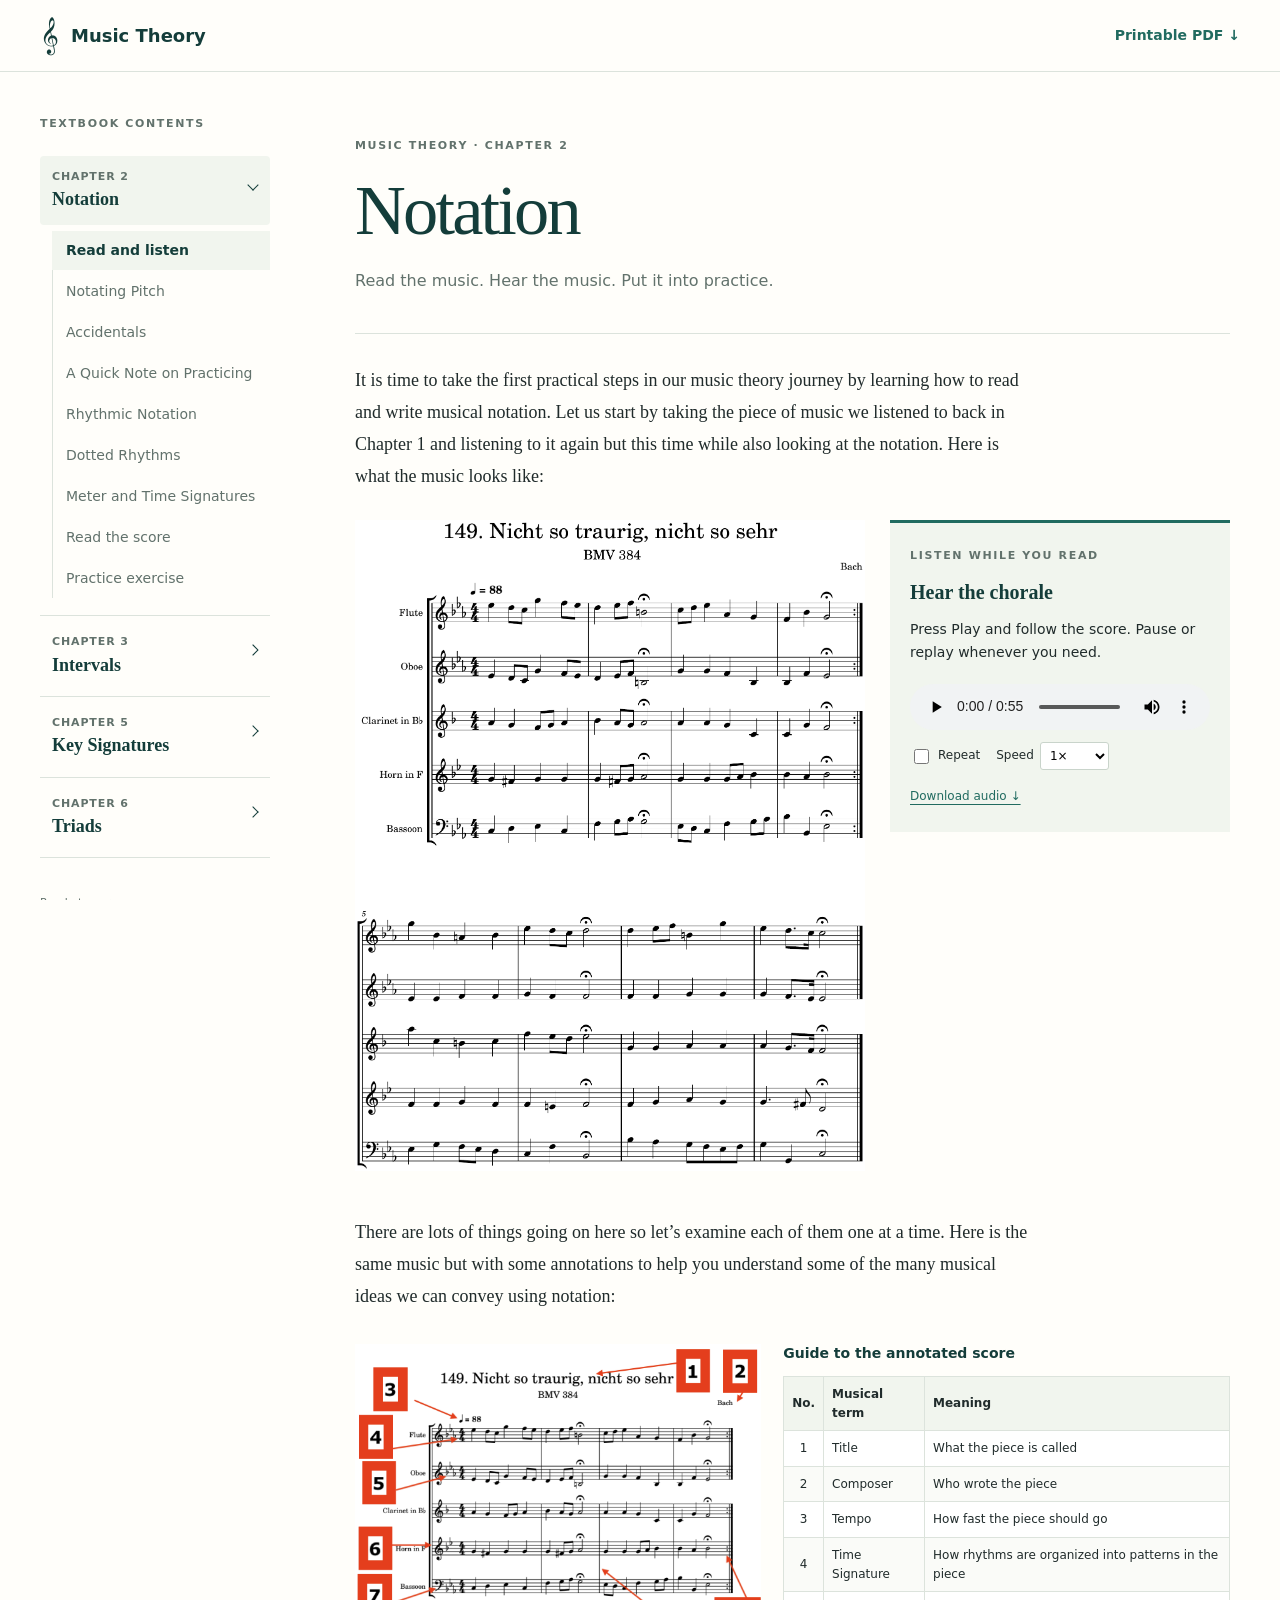
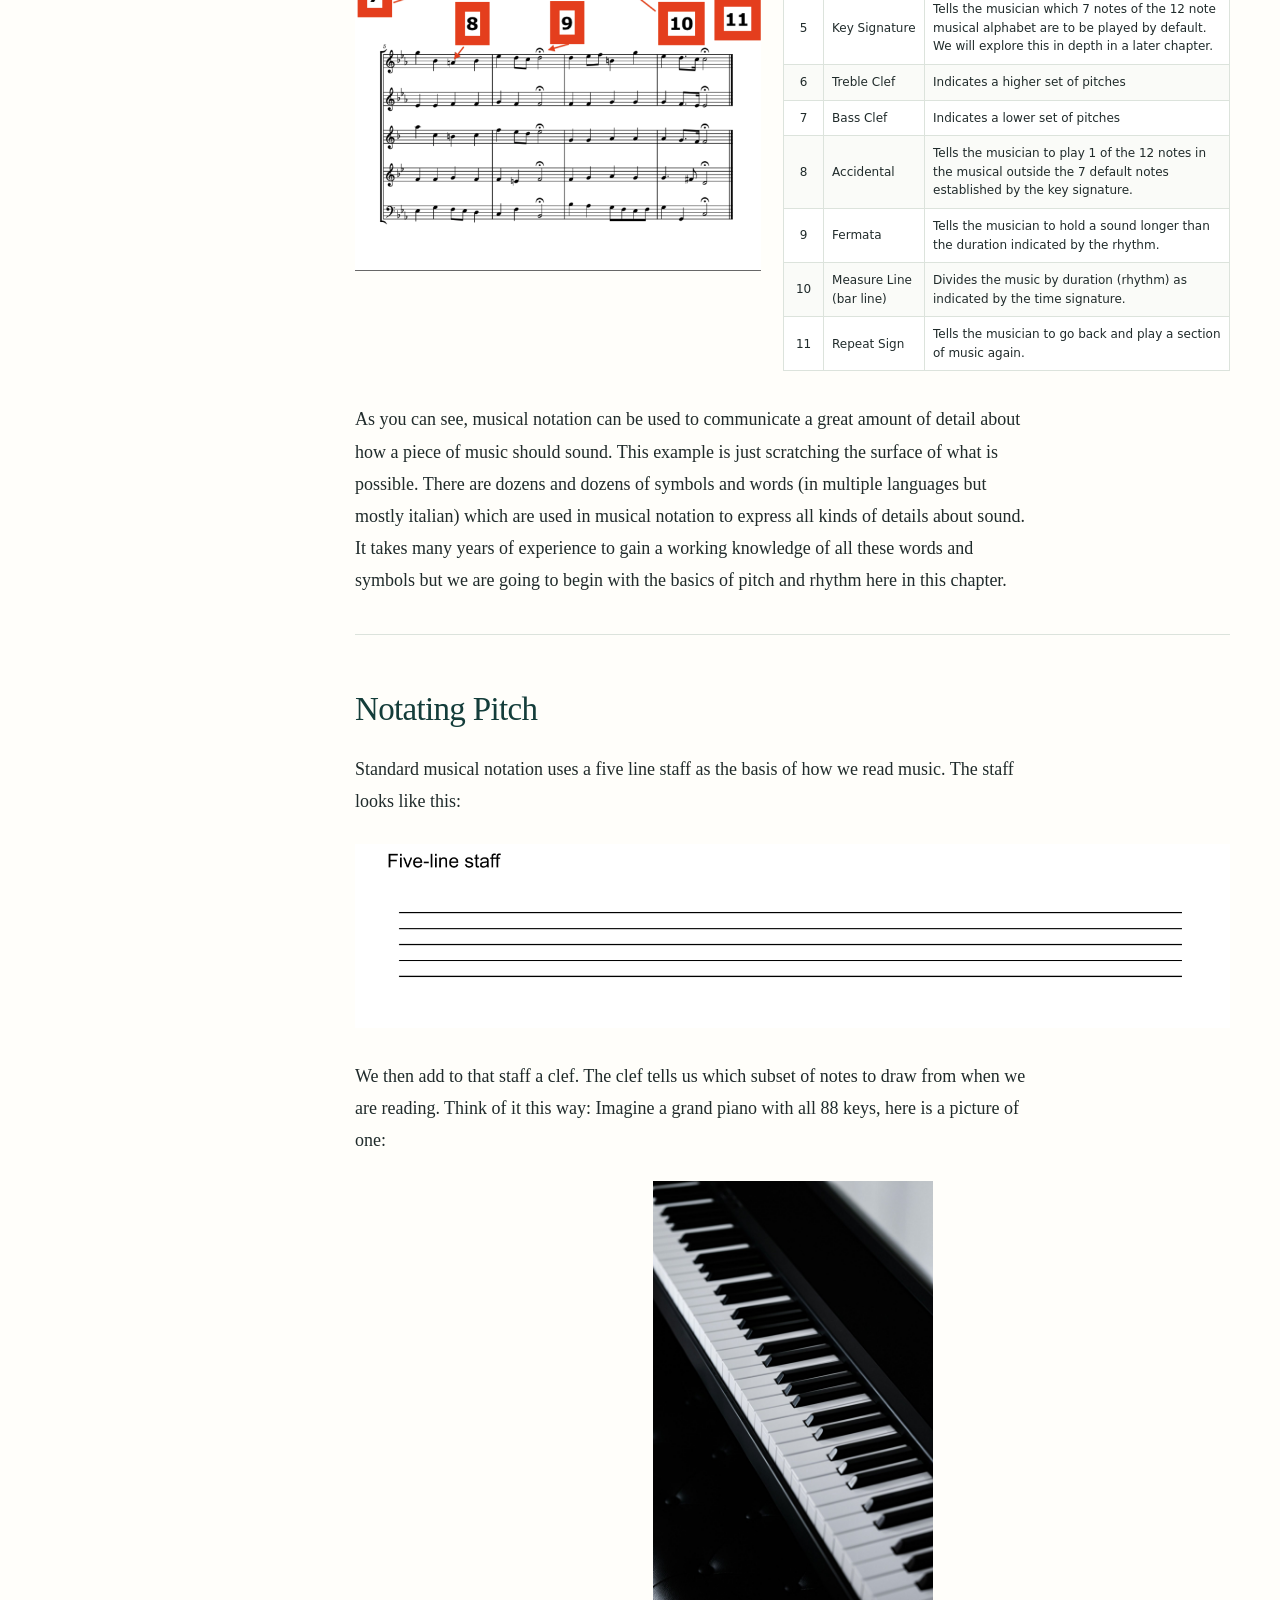
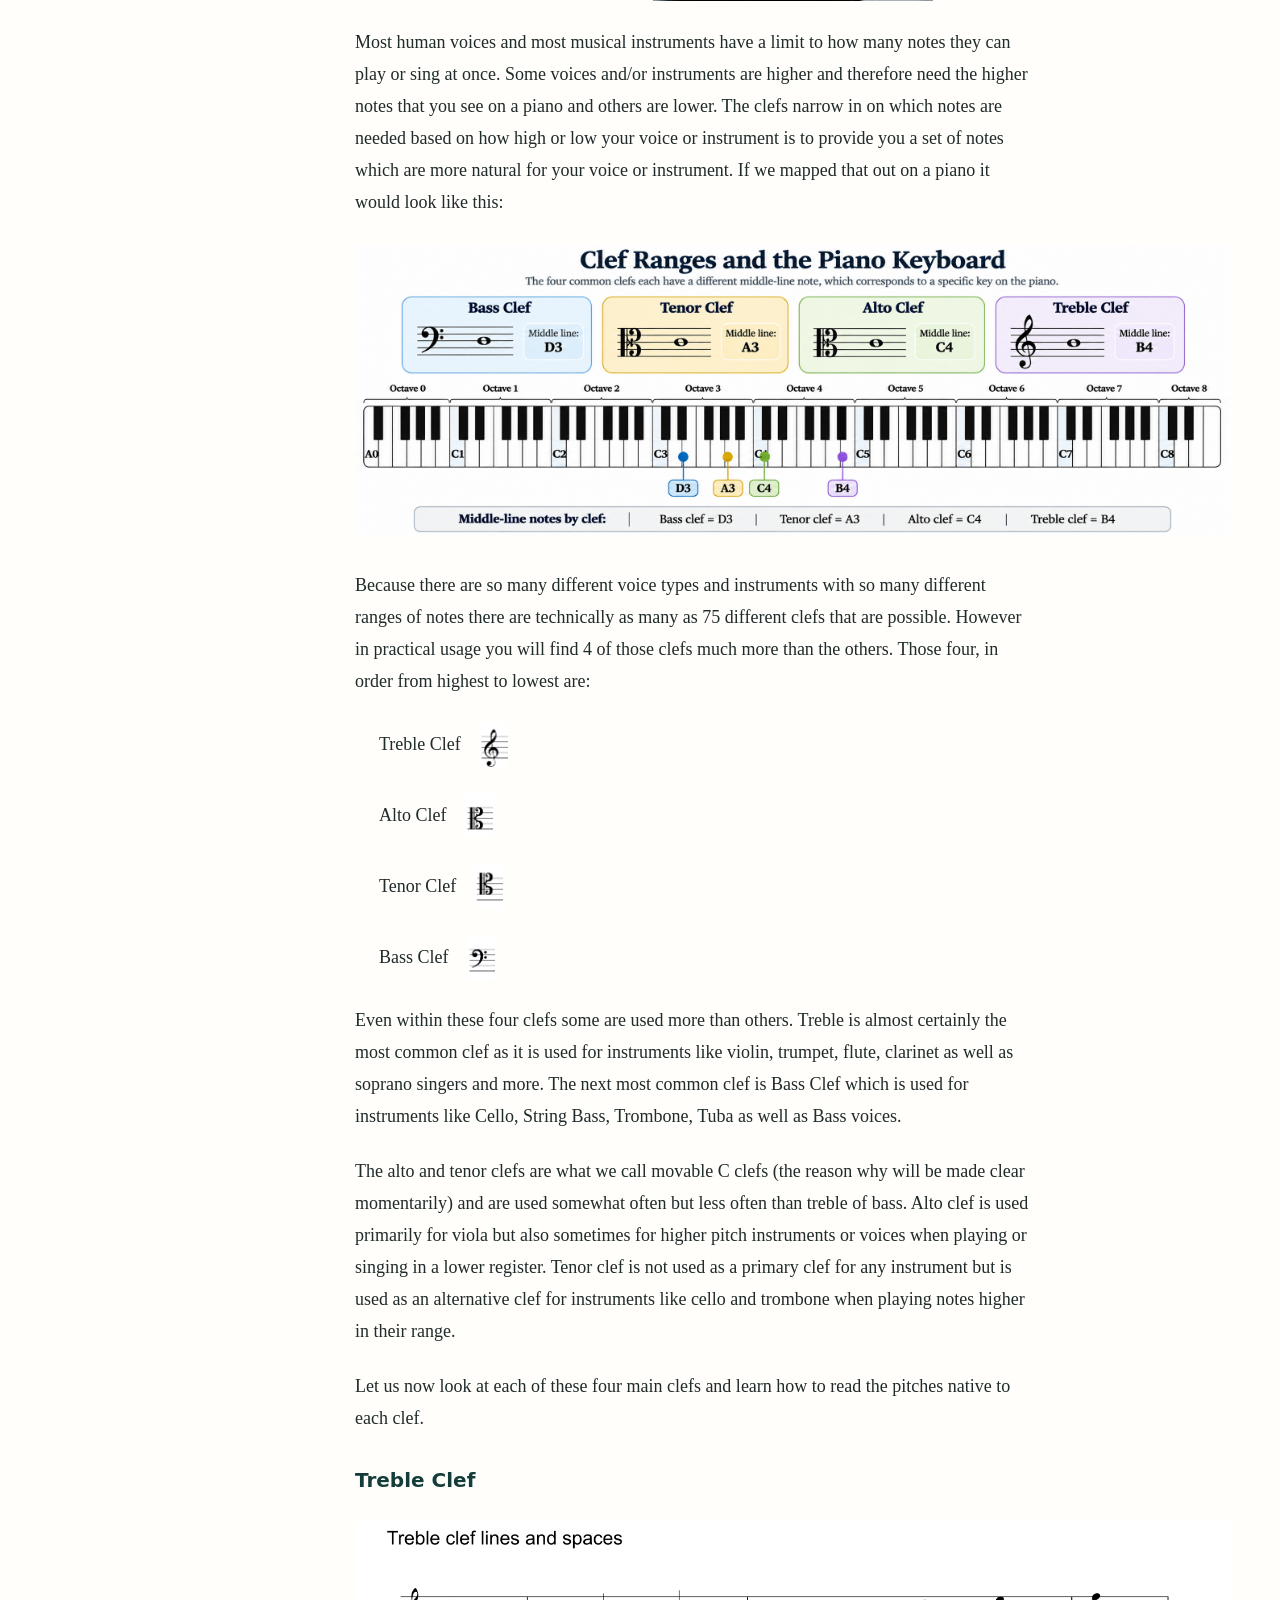
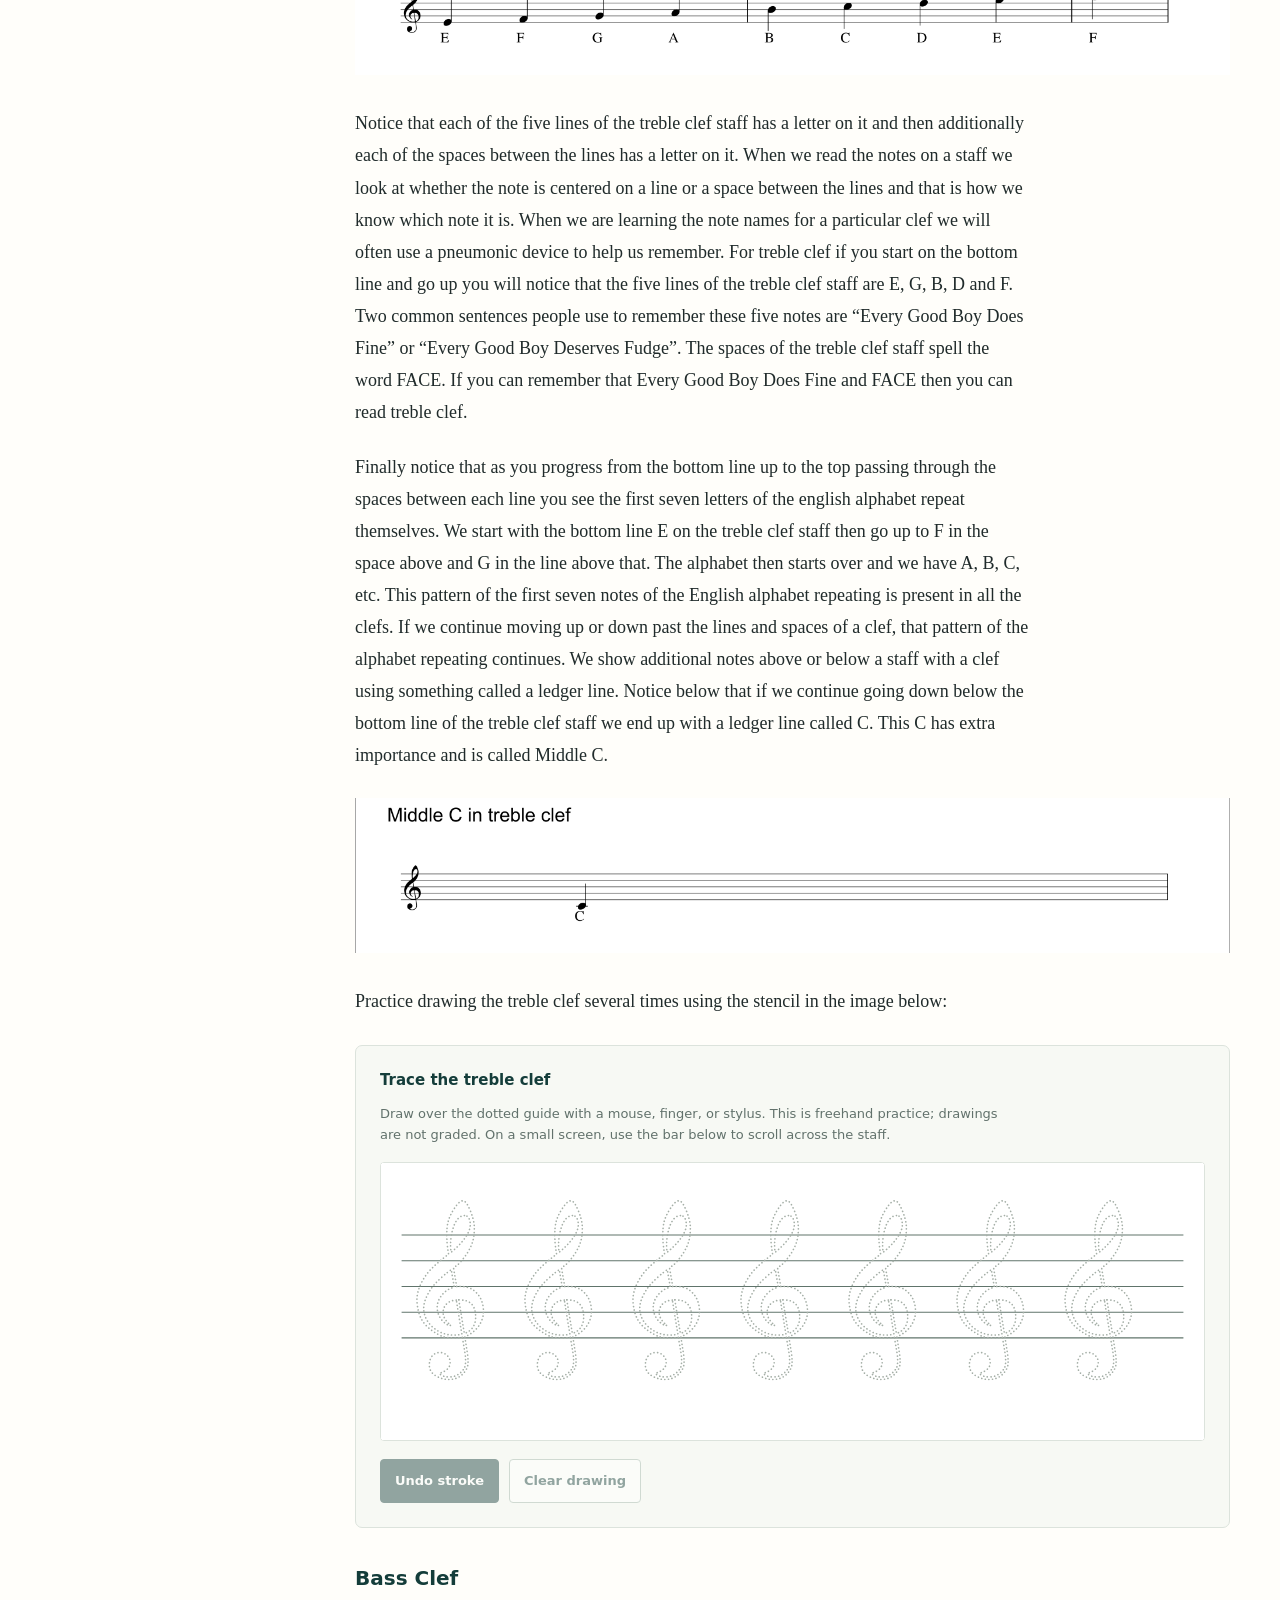
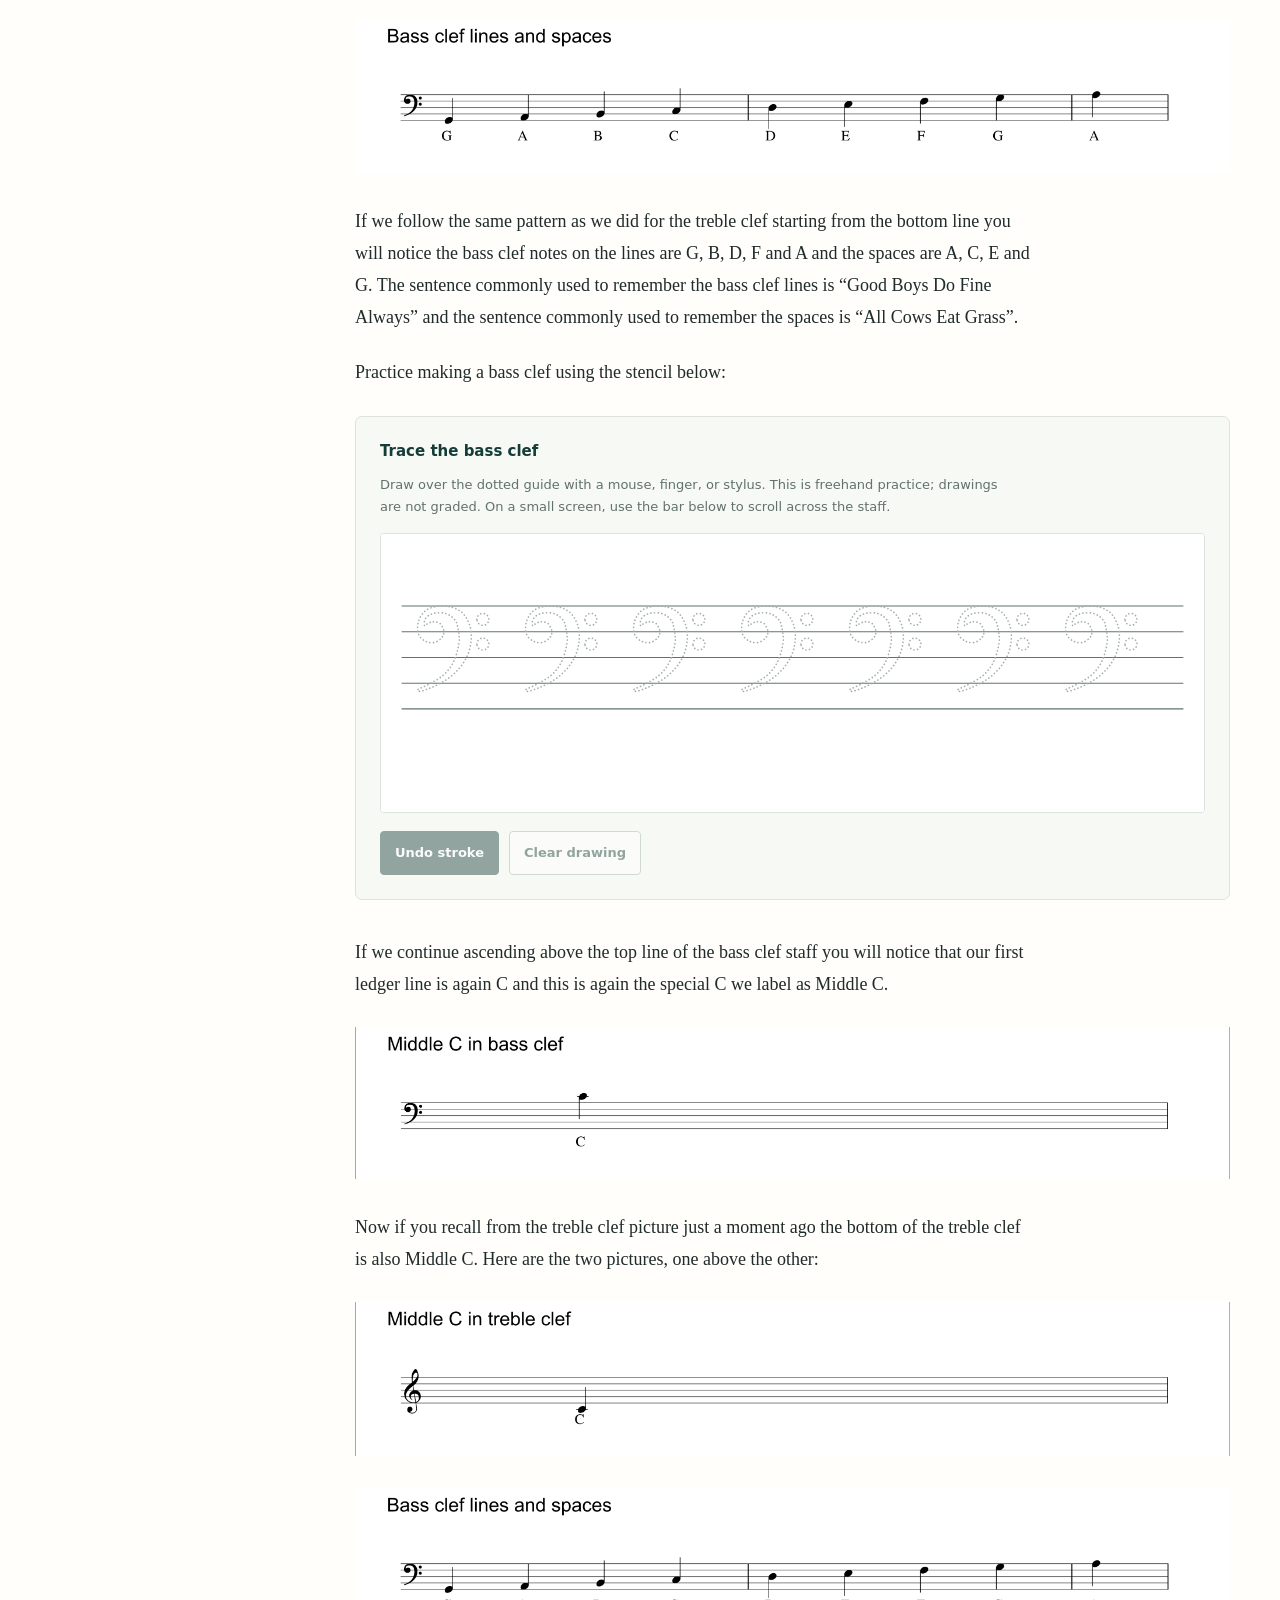
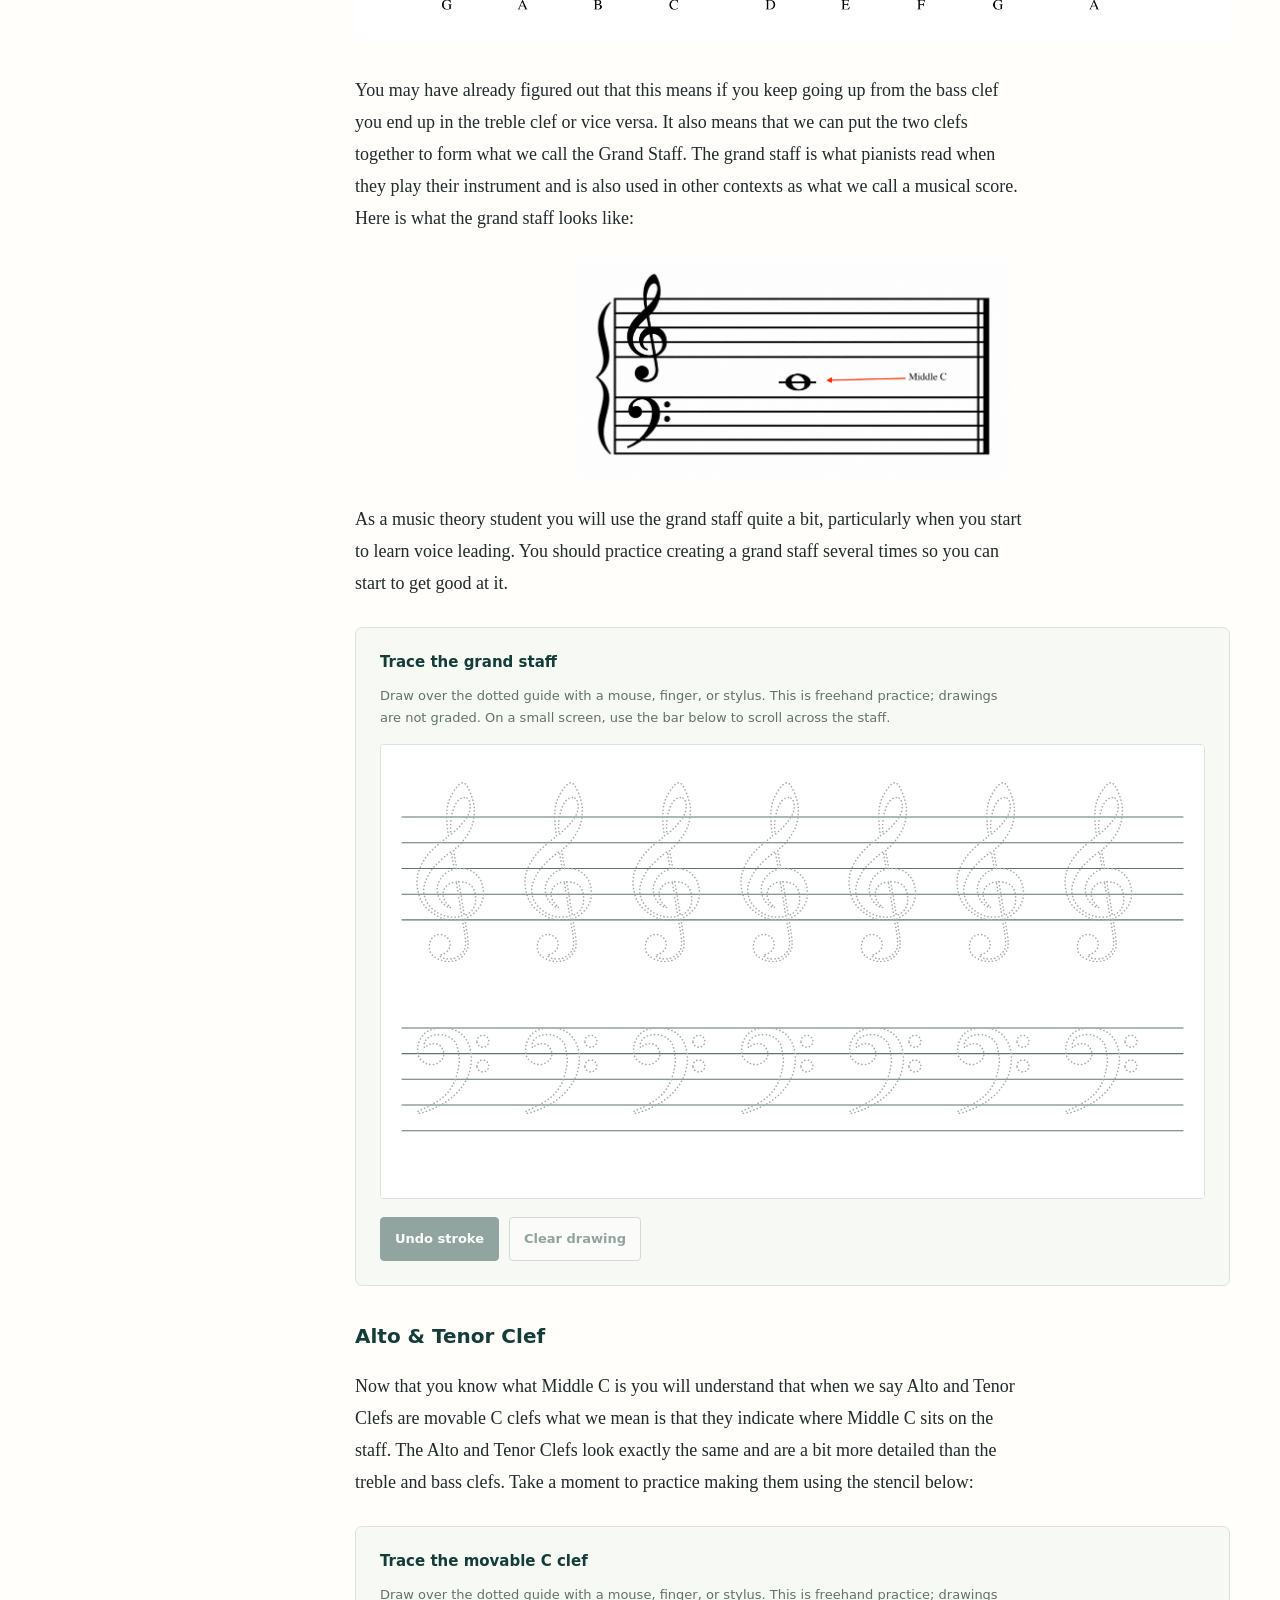
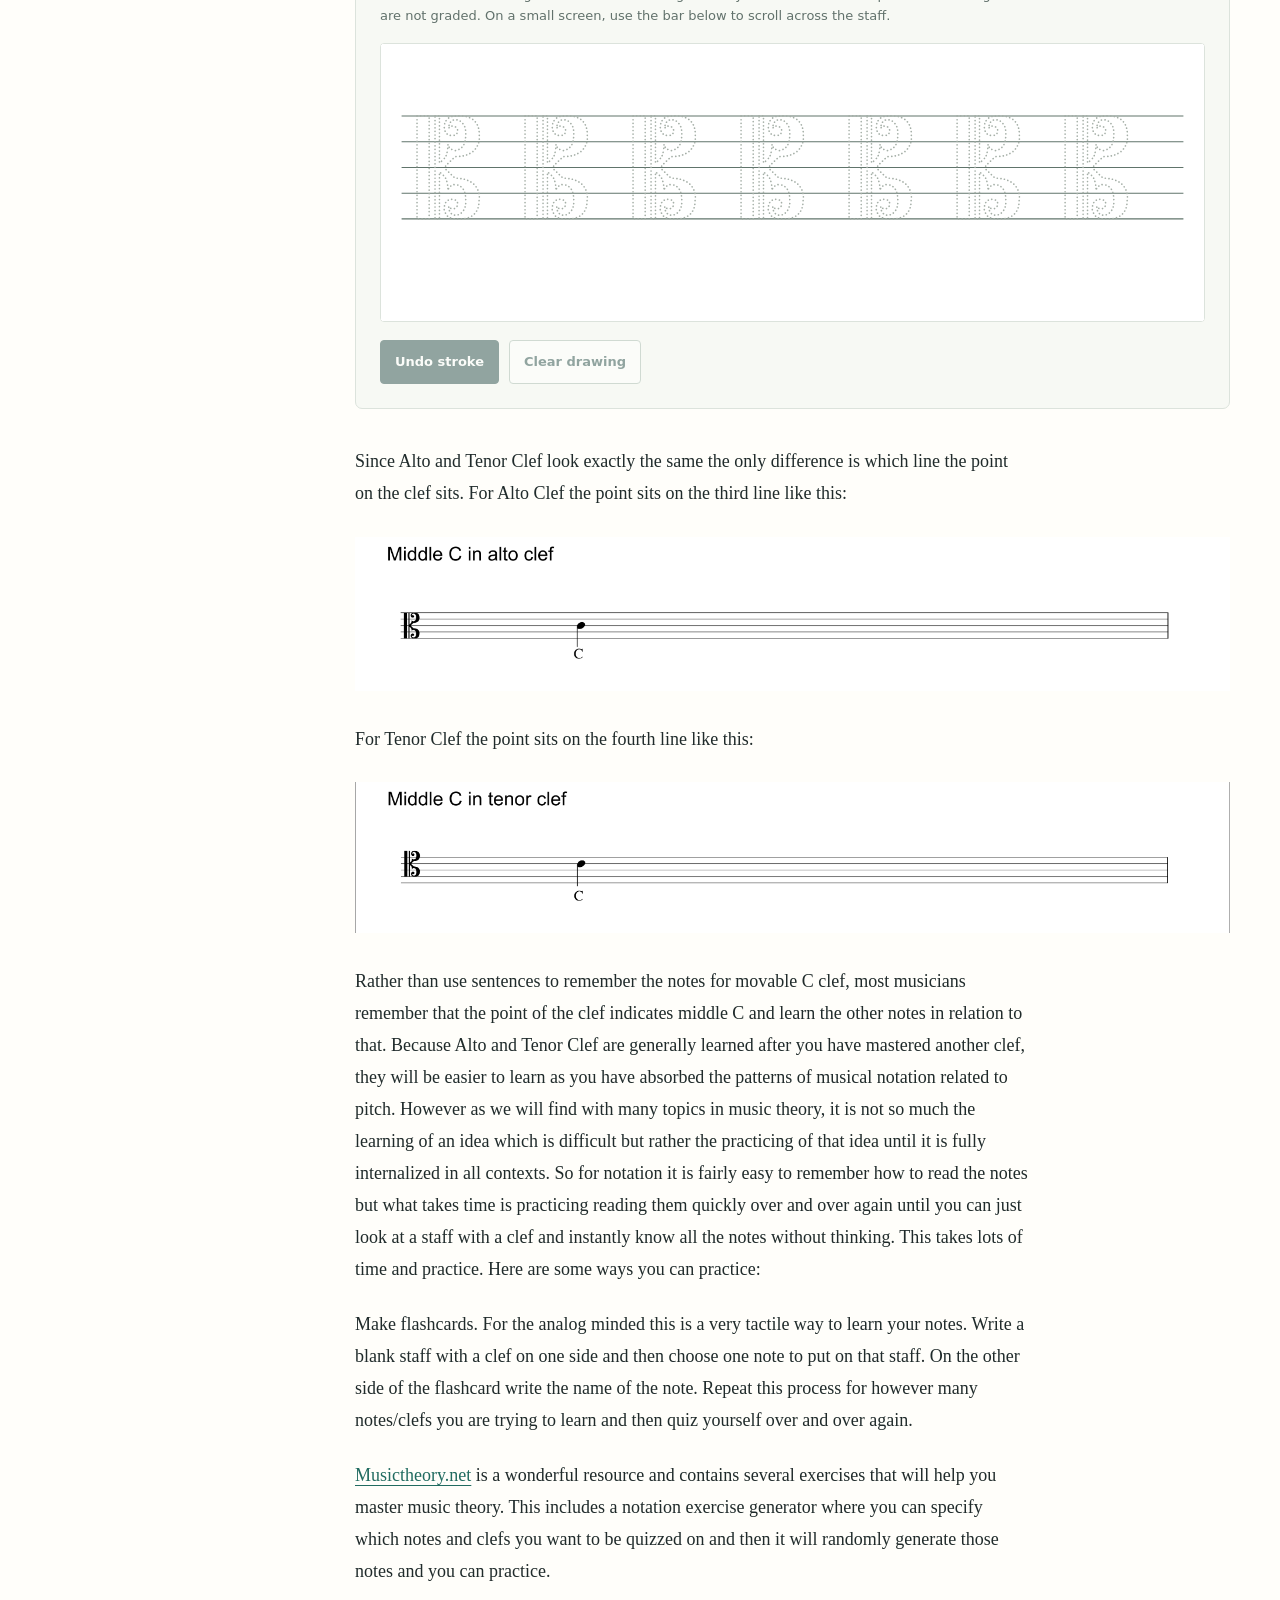
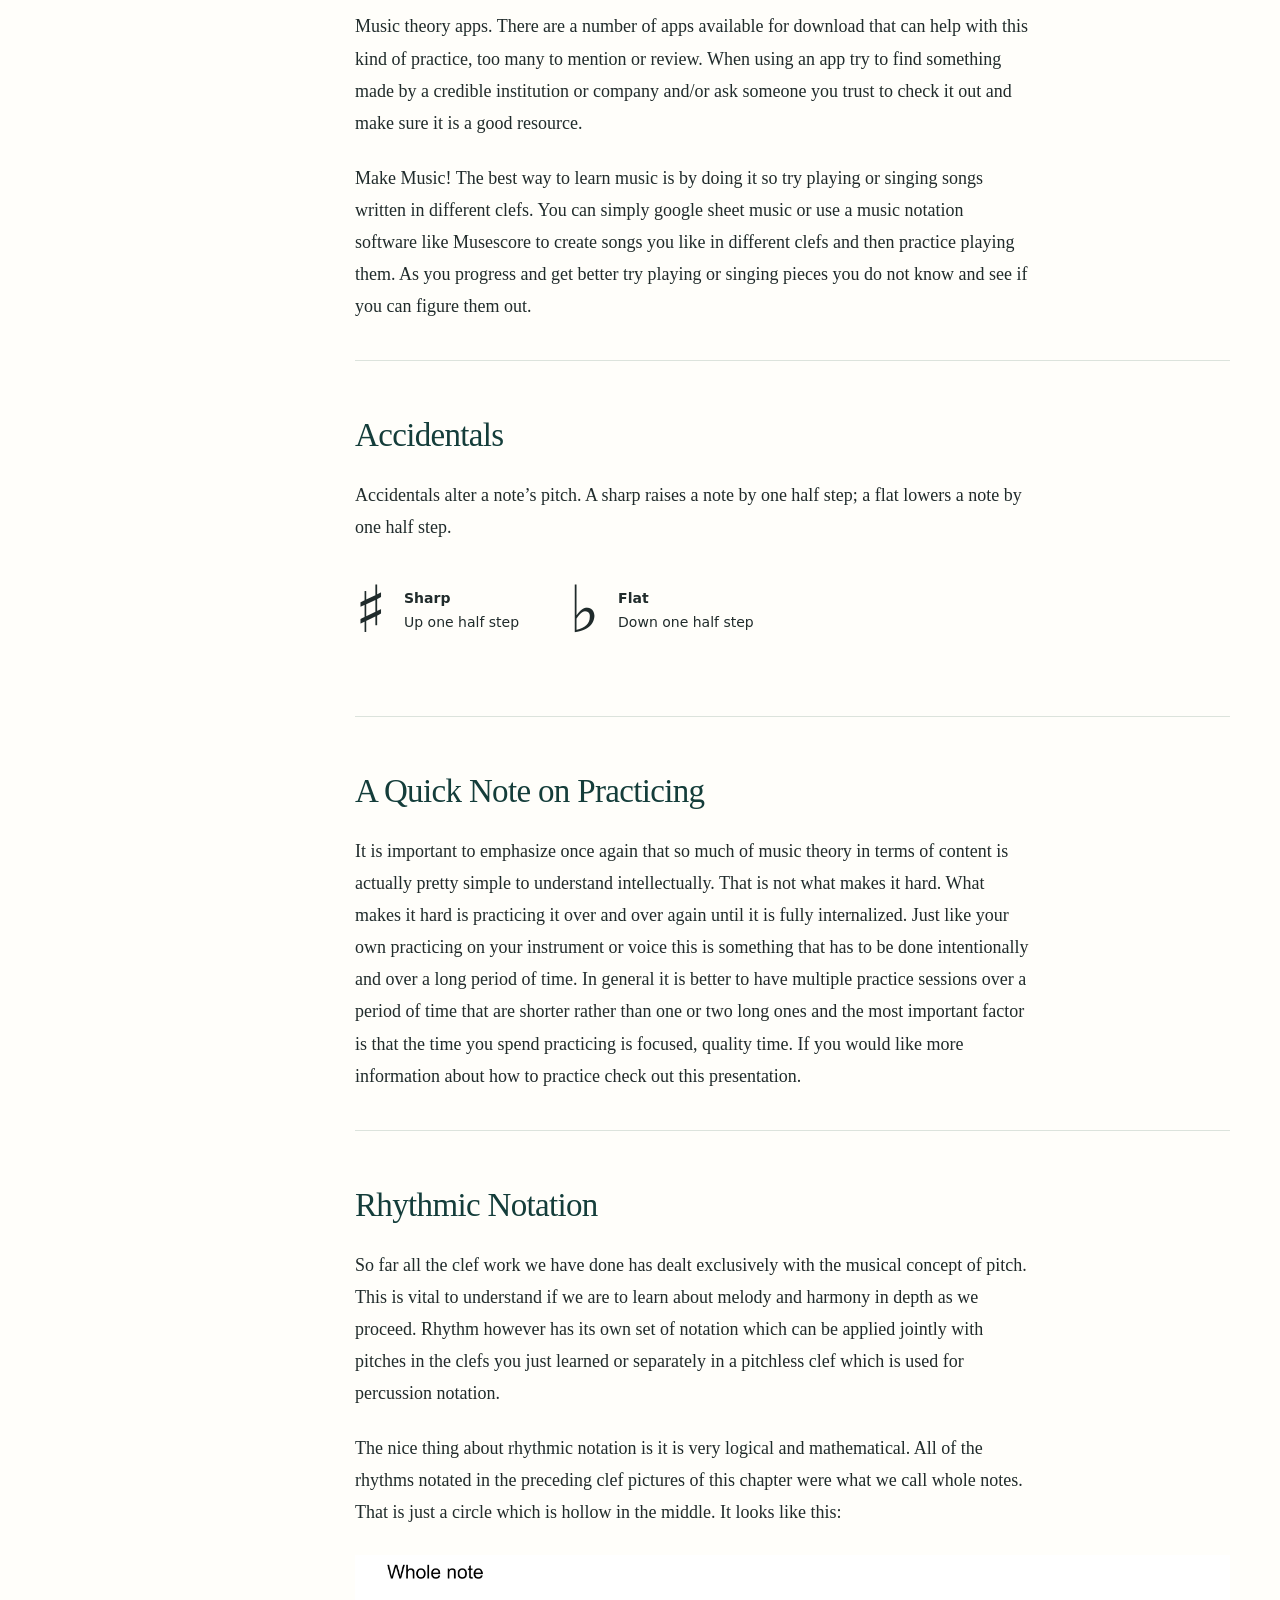
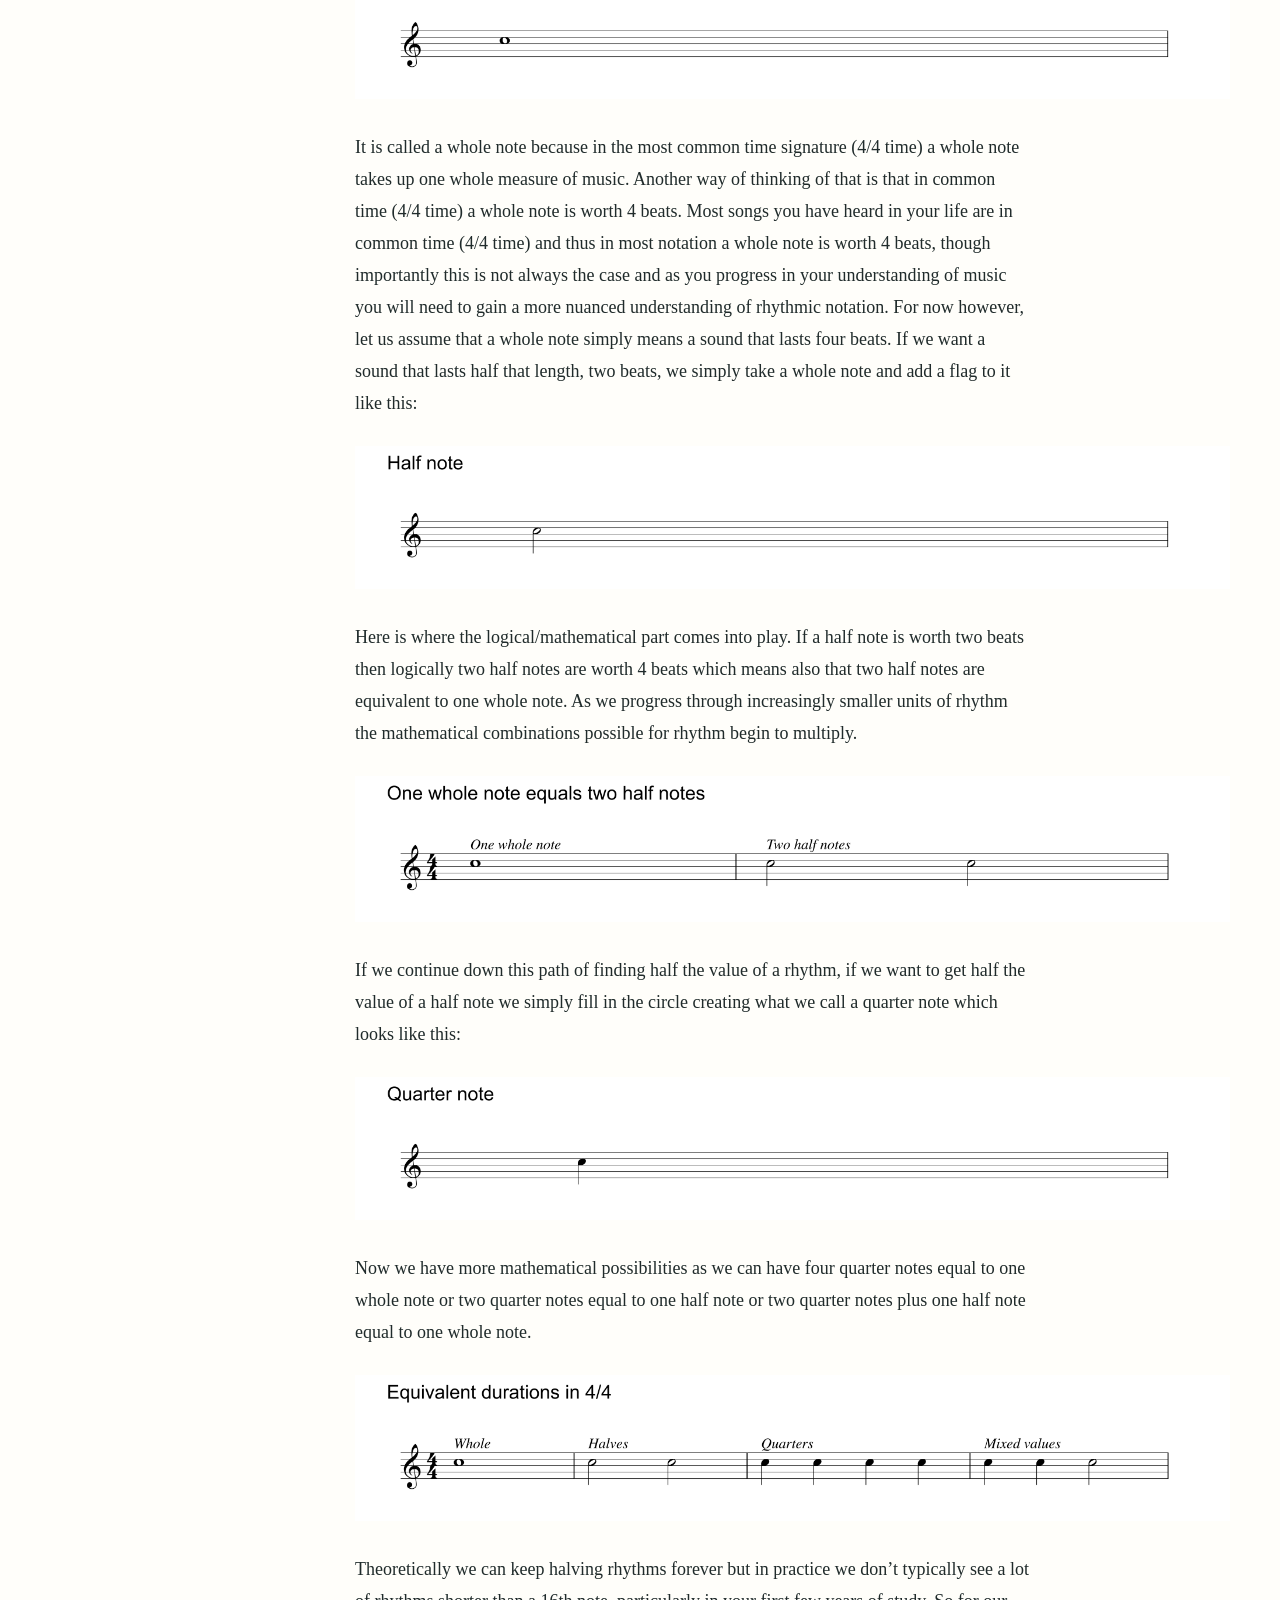
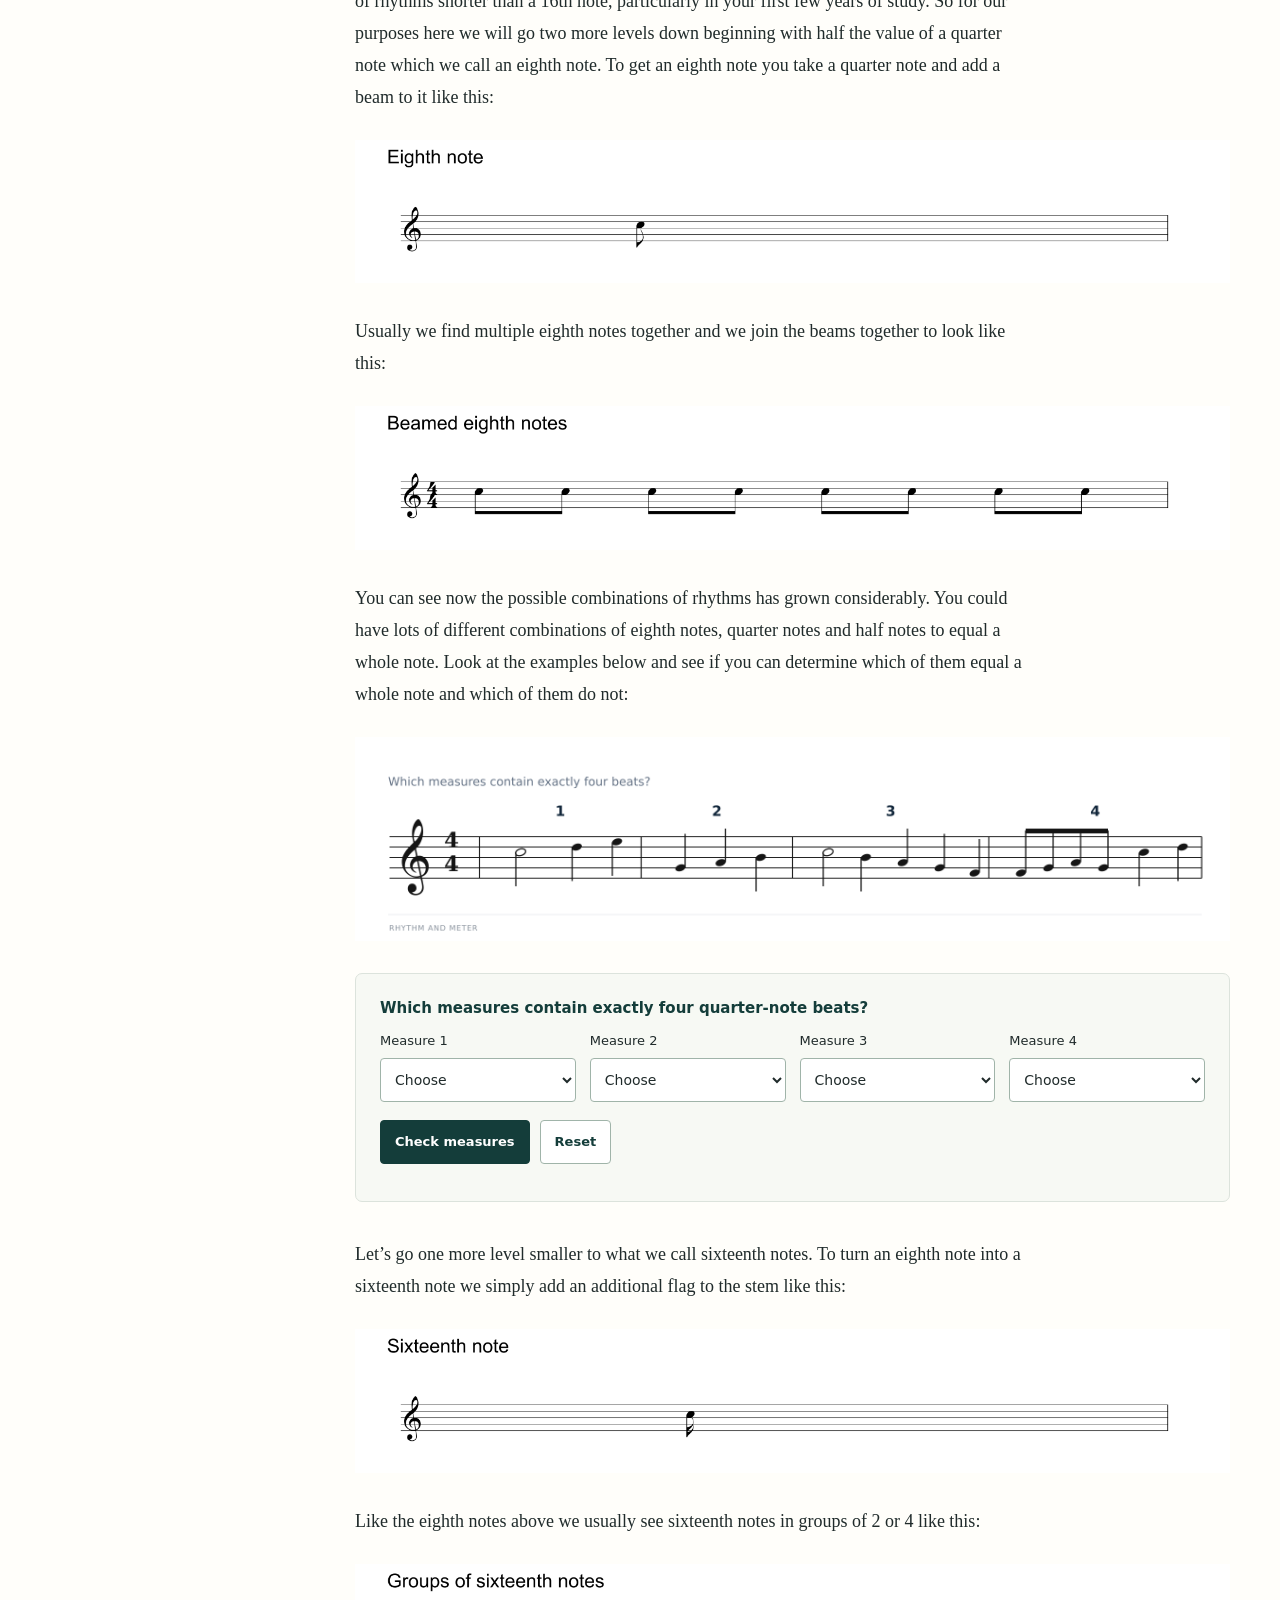
==== commit f3427509: "Publish Chapter 6 triads with audio and interactive practice" ====
--- a/index.html
+++ b/index.html
@@ -1,2 +1,2 @@
 <!doctype html>
-<html lang="en"><head><meta charset="utf-8"><meta name="viewport" content="width=device-width,initial-scale=1"><meta name="description" content="Chapter 2 Notation — read musical notation, listen to the chorale alongside the score, and practice pitch and rhythm."><meta name="theme-color" content="#143d3a"><title>Chapter 2 · Notation</title><link rel="stylesheet" href="styles.css?v=2"><script src="book-navigation.js?v=20261122" defer></script><script src="app.js?v=20261122-navigation" defer></script><script src="practice.js?v=20261122-whole-notes" defer></script><link rel="stylesheet" href="book-navigation.css?v=20261122"></head><body><a class="skip-link" href="#main">Skip to chapter</a><div class="reading-progress" aria-hidden="true"></div><header class="site-header"><a class="book-title" href="#opening"><span class="book-mark" aria-hidden="true">𝄞</span> Music Theory</a><div class="header-actions"><a href="assets/chapter-2-print.pdf" download>Printable PDF ↓</a><button type="button" id="menu-toggle" aria-expanded="false" aria-controls="chapter-navigation">Chapters</button></div></header><div class="book-layout"><aside class="sidebar" id="chapter-navigation"><p class="eyebrow">Textbook contents</p><nav class="book-chapters" aria-label="Textbook chapters"><details class="chapter-group is-current-chapter" data-current-chapter open><summary><span class="chapter-number">Chapter 2</span><span class="chapter-name">Notation</span><span class="nav-sr-only"> (current chapter)</span></summary><div class="chapter-topics"><a href="#opening">Read and listen</a><a href="#pitch">Notating Pitch</a><a href="#accidentals">Accidentals</a><a href="#practicing">A Quick Note on Practicing</a><a href="#rhythm">Rhythmic Notation</a><a href="#dots">Dotted Rhythms</a><a href="#meter">Meter and Time Signatures</a><a href="#score-practice">Read the score</a><a href="#practice">Practice exercise</a></div></details><details class="chapter-group"><summary><span class="chapter-number">Chapter 3</span><span class="chapter-name">Intervals</span></summary><div class="chapter-topics"><a href="chapter-3/#opening">Read and listen</a><a href="chapter-3/#understanding">Understanding intervals</a><a href="chapter-3/#interval-chart">Interval chart and audio</a><a href="chapter-3/#enharmonic">Enharmonic intervals</a><a href="chapter-3/#identify">Identify the interval</a><a href="chapter-3/#construct">Write the upper note</a><a href="chapter-3/#practice-online">Practice online</a></div></details><details class="chapter-group"><summary><span class="chapter-number">Chapter 5</span><span class="chapter-name">Key Signatures</span></summary><div class="chapter-topics"><a href="chapter-5/#opening">Read and listen</a><a href="chapter-5/#key-and-signature">Key vs. Key Signature</a><a href="chapter-5/#why-signatures">Why Key Signatures Exist</a><a href="chapter-5/#key-centers">The 12 Major Key Centers</a><a href="chapter-5/#accidental-order">The Order of Flats and Sharps</a><a href="chapter-5/#flat-keys">Finding Major Key Signatures with Flats</a><a href="chapter-5/#flat-shortcut">The Shortcut for Flat Keys</a><a href="chapter-5/#sharp-keys">Finding Major Key Signatures with Sharps</a><a href="chapter-5/#sharp-shortcut">The Shortcut for Sharp Keys</a><a href="chapter-5/#circle-reference">The Circle of Fifths</a><a href="chapter-5/#related-keys">A Map of Musical Distance</a><a href="chapter-5/#relative-minor">Major and Minor Key Signatures</a><a href="chapter-5/#minor-accidentals">Key Signature vs. Actual Notes in Minor</a><a href="chapter-5/#musical-context">Why This Matters</a><a href="chapter-5/#practice">Practice</a><a href="chapter-5/#identify">Practice Set 1: Identify the Major Key</a><a href="chapter-5/#count">Practice Set 2: Name the Number of Sharps or Flats</a><a href="chapter-5/#minor">Practice Set 3: Find the Relative Minor</a><a href="chapter-5/#musical-challenge">Practice Set 4: Musical Challenge</a><a href="chapter-5/#complete-circle">Practice Set 5: Complete the Circle of Fifths</a><a href="chapter-5/#printable">Printable chapter</a></div></details></nav><p class="sidebar-note">Read at your own pace.<br>Listen as often as you need.</p></aside><main id="main"><section id="opening" aria-labelledby="chapter-title"><header class="chapter-heading"><p class="eyebrow">Music Theory · Chapter 2</p><h1 id="chapter-title">Notation</h1><p class="chapter-deck">Read the music. Hear the music. Put it into practice.</p></header><p>It is time to take the first practical steps in our music theory journey by learning how to read and write musical notation. Let us start by taking the piece of music we listened to back in Chapter 1 and listening to it again but this time while also looking at the notation. Here is what the music looks like:</p><div class="score-listening"><figure class="notation score"><button class="image-zoom" type="button" data-image="assets/chorale-score.png" data-alt="Full chorale score: Nicht so traurig, nicht so sehr" aria-label="Enlarge: Full chorale score: Nicht so traurig, nicht so sehr"><img src="assets/chorale-score.png" alt="Full chorale score: Nicht so traurig, nicht so sehr" loading="lazy" decoding="async" width="1627" height="2079"><span class="zoom-label" aria-hidden="true">Enlarge ↗</span></button></figure><aside class="listening-panel" aria-label="Listen to the chorale"><p class="eyebrow">Listen while you read</p><h2>Hear the chorale</h2><p>Press Play and follow the score. Pause or replay whenever you need.</p><audio id="chapter-audio" controls preload="metadata" src="assets/chorale.mp3">Your browser does not support audio playback. <a href="assets/chorale.mp3">Download the recording</a>.</audio><div class="audio-options"><label><input id="repeat-audio" type="checkbox"> Repeat</label><label for="playback-speed">Speed <select id="playback-speed"><option value="0.75">0.75×</option><option value="1" selected>1×</option><option value="1.25">1.25×</option></select></label></div><p class="audio-status" id="audio-status" role="status"></p><a class="text-link" href="assets/chorale.mp3" download>Download audio ↓</a></aside></div><p>There are lots of things going on here so let’s examine each of them one at a time. Here is the same music but with some annotations to help you understand some of the many musical ideas we can convey using notation:</p><div class="annotation-guide" id="annotated-guide"><figure class="notation annotated"><button class="image-zoom" type="button" data-image="assets/annotated-score.png" data-alt="Chorale annotated with eleven numbered musical features" aria-label="Enlarge: Chorale annotated with eleven numbered musical features"><img src="assets/annotated-score.png" alt="Chorale annotated with eleven numbered musical features" loading="lazy" decoding="async" width="640" height="829"><span class="zoom-label" aria-hidden="true">Enlarge ↗</span></button></figure><div class="table-scroll" tabindex="0" aria-label="Guide to the annotated score; scroll to read all eleven entries"><table><caption>Guide to the annotated score</caption><thead><tr><th scope="col">No.</th><th scope="col">Musical term</th><th scope="col">Meaning</th></tr></thead><tbody><tr><td>1</td><td>Title</td><td>What the piece is called</td></tr><tr><td>2</td><td>Composer</td><td>Who wrote the piece</td></tr><tr><td>3</td><td>Tempo</td><td>How fast the piece should go</td></tr><tr><td>4</td><td>Time Signature</td><td>How rhythms are organized into patterns in the piece</td></tr><tr><td>5</td><td>Key Signature</td><td>Tells the musician which 7 notes of the 12 note musical alphabet are to be played by default. We will explore this in depth in a later chapter. </td></tr><tr><td>6</td><td>Treble Clef</td><td>Indicates a higher set of pitches</td></tr><tr><td>7</td><td>Bass Clef</td><td>Indicates a lower set of pitches</td></tr><tr><td>8</td><td>Accidental</td><td>Tells the musician to play 1 of the 12 notes in the musical outside the 7 default notes established by the key signature.</td></tr><tr><td>9</td><td>Fermata</td><td>Tells the musician to hold a sound longer than the duration indicated by the rhythm. </td></tr><tr><td>10</td><td>Measure Line (bar line)</td><td>Divides the music by duration (rhythm) as indicated by the time signature. </td></tr><tr><td>11</td><td>Repeat Sign</td><td>Tells the musician to go back and play a section of music again. </td></tr></tbody></table></div></div><p>As you can see, musical notation can be used to communicate a great amount of detail about how a piece of music should sound. This example is just scratching the surface of what is possible. There are dozens and dozens of symbols and words (in multiple languages but mostly italian) which are used in musical notation to express all kinds of details about sound. It takes many years of experience to gain a working knowledge of all these words and symbols but we are going to begin with the basics of pitch and rhythm here in this chapter.</p></section><section id="pitch" aria-labelledby="heading-pitch"><h2 id="heading-pitch">Notating Pitch</h2><p>Standard musical notation uses a five line staff as the basis of how we read music. The staff looks like this:</p><figure class="notation "><button class="image-zoom" type="button" data-image="assets/10.png" data-alt="A five-line musical staff" aria-label="Enlarge: A five-line musical staff"><img src="assets/10.png" alt="A five-line musical staff" loading="lazy" decoding="async" width="3000" height="631"><span class="zoom-label" aria-hidden="true">Enlarge ↗</span></button></figure><p>We then add to that staff a clef. The clef tells us which subset of notes to draw from when we are reading. Think of it this way: Imagine a grand piano with all 88 keys, here is a picture of one:</p><figure class="notation piano-photo"><button class="image-zoom" type="button" data-image="assets/11.jpg" data-alt="The keyboard of a grand piano" aria-label="Enlarge: The keyboard of a grand piano"><img src="assets/11.jpg" alt="The keyboard of a grand piano" loading="lazy" decoding="async" width="1200" height="1800"><span class="zoom-label" aria-hidden="true">Enlarge ↗</span></button></figure><p>Most human voices and most musical instruments have a limit to how many notes they can play or sing at once. Some voices and/or instruments are higher and therefore need the higher notes that you see on a piano and others are lower. The clefs narrow in on which notes are needed based on how high or low your voice or instrument is to provide you a set of notes which are more natural for your voice or instrument. If we mapped that out on a piano it would look like this:</p><figure class="notation "><button class="image-zoom" type="button" data-image="assets/12.png" data-alt="Clef ranges mapped onto a piano keyboard" aria-label="Enlarge: Clef ranges mapped onto a piano keyboard"><img src="assets/12.png" alt="Clef ranges mapped onto a piano keyboard" loading="lazy" decoding="async" width="2172" height="724"><span class="zoom-label" aria-hidden="true">Enlarge ↗</span></button></figure><p>Because there are so many different voice types and instruments with so many different ranges of notes there are technically as many as 75 different clefs that are possible. However in practical usage you will find 4 of those clefs much more than the others. Those four, in order from highest to lowest are:</p><p class="clef-list-item">Treble Clef<img src="assets/clef-treble.png" alt="Treble Clef symbol" width="115" height="185"></p><p class="clef-list-item">Alto Clef<img src="assets/clef-alto.png" alt="Alto Clef symbol" width="115" height="185"></p><p class="clef-list-item">Tenor Clef<img src="assets/clef-tenor.png" alt="Tenor Clef symbol" width="115" height="185"></p><p class="clef-list-item">Bass Clef<img src="assets/clef-bass.png" alt="Bass Clef symbol" width="115" height="185"></p><p>Even within these four clefs some are used more than others. Treble is almost certainly the most common clef as it is used for instruments like violin, trumpet, flute, clarinet as well as soprano singers and more. The next most common clef is Bass Clef which is used for instruments like Cello, String Bass, Trombone, Tuba as well as Bass voices.</p><p>The alto and tenor clefs are what we call movable C clefs (the reason why will be made clear momentarily) and are used somewhat often but less often than treble of bass. Alto clef is used primarily for viola but also sometimes for higher pitch instruments or voices when playing or singing in a lower register. Tenor clef is not used as a primary clef for any instrument but is used as an alternative clef for instruments like cello and trombone when playing notes higher in their range.</p><p>Let us now look at each of these four main clefs and learn how to read the pitches native to each clef.</p><h3>Treble Clef</h3><figure class="notation "><button class="image-zoom" type="button" data-image="assets/13.png" data-alt="Treble clef lines and spaces with note names" aria-label="Enlarge: Treble clef lines and spaces with note names"><img src="assets/13.png" alt="Treble clef lines and spaces with note names" loading="lazy" decoding="async" width="3000" height="528"><span class="zoom-label" aria-hidden="true">Enlarge ↗</span></button></figure><p>Notice that each of the five lines of the treble clef staff has a letter on it and then additionally each of the spaces between the lines has a letter on it. When we read the notes on a staff we look at whether the note is centered on a line or a space between the lines and that is how we know which note it is. When we are learning the note names for a particular clef we will often use a pneumonic device to help us remember. For treble clef if you start on the bottom line and go up you will notice that the five lines of the treble clef staff are E, G, B, D and F. Two common sentences people use to remember these five notes are “Every Good Boy Does Fine” or “Every Good Boy Deserves Fudge”. The spaces of the treble clef staff spell the word FACE. If you can remember that Every Good Boy Does Fine and FACE then you can read treble clef.</p><p>Finally notice that as you progress from the bottom line up to the top passing through the spaces between each line you see the first seven letters of the english alphabet repeat themselves. We start with the bottom line E on the treble clef staff then go up to F in the space above and G in the line above that. The alphabet then starts over and we have A, B, C, etc. This pattern of the first seven notes of the English alphabet repeating is present in all the clefs. If we continue moving up or down past the lines and spaces of a clef, that pattern of the alphabet repeating continues. We show additional notes above or below a staff with a clef using something called a ledger line. Notice below that if we continue going down below the bottom line of the treble clef staff we end up with a ledger line called C. This C has extra importance and is called Middle C.</p><figure class="notation "><button class="image-zoom" type="button" data-image="assets/14.png" data-alt="Middle C below the treble staff" aria-label="Enlarge: Middle C below the treble staff"><img src="assets/14.png" alt="Middle C below the treble staff" loading="lazy" decoding="async" width="3000" height="530"><span class="zoom-label" aria-hidden="true">Enlarge ↗</span></button></figure><p>Practice drawing the treble clef several times using the stencil in the image below:</p><figure class="notation  trace-print-original"><button class="image-zoom" type="button" data-image="assets/15.png" data-alt="Seven light-gray dotted treble clefs to trace" aria-label="Enlarge: Seven light-gray dotted treble clefs to trace"><img src="assets/15.png" alt="Seven light-gray dotted treble clefs to trace" loading="lazy" decoding="async" width="3000" height="492"><span class="zoom-label" aria-hidden="true">Enlarge ↗</span></button></figure><div class="trace-practice practice-box" data-trace="15"><h4>Trace the treble clef</h4><p class="practice-help">Draw over the dotted guide with a mouse, finger, or stylus. This is freehand practice; drawings are not graded. On a small screen, use the bar below to scroll across the staff.</p><div class="trace-scroll" tabindex="0" aria-label="Scrollable treble clef tracing staff"><div class="trace-surface"><img src="assets/15.png" alt="Dotted treble clef guide" width="3000" height="492"><canvas aria-label="Draw the treble clef over the dotted guide">Use the printable chapter for pencil-and-paper tracing.</canvas></div></div><div class="practice-actions"><button type="button" data-undo>Undo stroke</button><button type="button" data-clear>Clear drawing</button><span class="trace-status" role="status"></span></div></div><h3>Bass Clef</h3><figure class="notation "><button class="image-zoom" type="button" data-image="assets/16.png" data-alt="Bass clef lines and spaces with note names" aria-label="Enlarge: Bass clef lines and spaces with note names"><img src="assets/16.png" alt="Bass clef lines and spaces with note names" loading="lazy" decoding="async" width="3000" height="528"><span class="zoom-label" aria-hidden="true">Enlarge ↗</span></button></figure><p>If we follow the same pattern as we did for the treble clef starting from the bottom line you will notice the bass clef notes on the lines are G, B, D, F and A and the spaces are A, C, E and G. The sentence commonly used to remember the bass clef lines is “Good Boys Do Fine Always” and the sentence commonly used to remember the spaces is “All Cows Eat Grass”.</p><p>Practice making a bass clef using the stencil below:</p><figure class="notation  trace-print-original"><button class="image-zoom" type="button" data-image="assets/17.png" data-alt="Seven light-gray dotted bass clefs to trace" aria-label="Enlarge: Seven light-gray dotted bass clefs to trace"><img src="assets/17.png" alt="Seven light-gray dotted bass clefs to trace" loading="lazy" decoding="async" width="3000" height="492"><span class="zoom-label" aria-hidden="true">Enlarge ↗</span></button></figure><div class="trace-practice practice-box" data-trace="17"><h4>Trace the bass clef</h4><p class="practice-help">Draw over the dotted guide with a mouse, finger, or stylus. This is freehand practice; drawings are not graded. On a small screen, use the bar below to scroll across the staff.</p><div class="trace-scroll" tabindex="0" aria-label="Scrollable bass clef tracing staff"><div class="trace-surface"><img src="assets/17.png" alt="Dotted bass clef guide" width="3000" height="492"><canvas aria-label="Draw the bass clef over the dotted guide">Use the printable chapter for pencil-and-paper tracing.</canvas></div></div><div class="practice-actions"><button type="button" data-undo>Undo stroke</button><button type="button" data-clear>Clear drawing</button><span class="trace-status" role="status"></span></div></div><p>If we continue ascending above the top line of the bass clef staff you will notice that our first ledger line is again C and this is again the special C we label as Middle C.</p><figure class="notation "><button class="image-zoom" type="button" data-image="assets/18.png" data-alt="Middle C above the bass staff" aria-label="Enlarge: Middle C above the bass staff"><img src="assets/18.png" alt="Middle C above the bass staff" loading="lazy" decoding="async" width="3000" height="519"><span class="zoom-label" aria-hidden="true">Enlarge ↗</span></button></figure><p>Now if you recall from the treble clef picture just a moment ago the bottom of the treble clef is also Middle C. Here are the two pictures, one above the other:</p><figure class="notation "><button class="image-zoom" type="button" data-image="assets/14.png" data-alt="Middle C below the treble staff" aria-label="Enlarge: Middle C below the treble staff"><img src="assets/14.png" alt="Middle C below the treble staff" loading="lazy" decoding="async" width="3000" height="530"><span class="zoom-label" aria-hidden="true">Enlarge ↗</span></button></figure><figure class="notation "><button class="image-zoom" type="button" data-image="assets/16.png" data-alt="Bass clef lines and spaces with note names" aria-label="Enlarge: Bass clef lines and spaces with note names"><img src="assets/16.png" alt="Bass clef lines and spaces with note names" loading="lazy" decoding="async" width="3000" height="528"><span class="zoom-label" aria-hidden="true">Enlarge ↗</span></button></figure><p>You may have already figured out that this means if you keep going up from the bass clef you end up in the treble clef or vice versa. It also means that we can put the two clefs together to form what we call the Grand Staff. The grand staff is what pianists read when they play their instrument and is also used in other contexts as what we call a musical score. Here is what the grand staff looks like:</p><figure class="notation small-figure"><button class="image-zoom" type="button" data-image="assets/19.png" data-alt="Treble and bass clefs joined as a grand staff with Middle C" aria-label="Enlarge: Treble and bass clefs joined as a grand staff with Middle C"><img src="assets/19.png" alt="Treble and bass clefs joined as a grand staff with Middle C" loading="lazy" decoding="async" width="1774" height="887"><span class="zoom-label" aria-hidden="true">Enlarge ↗</span></button></figure><p>As a music theory student you will use the grand staff quite a bit, particularly when you start to learn voice leading. You should practice creating a grand staff several times so you can start to get good at it.</p><figure class="notation  trace-print-original"><button class="image-zoom" type="button" data-image="assets/20.png" data-alt="Seven pairs of dotted treble and bass clefs to trace on a grand staff" aria-label="Enlarge: Seven pairs of dotted treble and bass clefs to trace on a grand staff"><img src="assets/20.png" alt="Seven pairs of dotted treble and bass clefs to trace on a grand staff" loading="lazy" decoding="async" width="3000" height="670"><span class="zoom-label" aria-hidden="true">Enlarge ↗</span></button></figure><div class="trace-practice practice-box" data-trace="20"><h4>Trace the grand staff</h4><p class="practice-help">Draw over the dotted guide with a mouse, finger, or stylus. This is freehand practice; drawings are not graded. On a small screen, use the bar below to scroll across the staff.</p><div class="trace-scroll" tabindex="0" aria-label="Scrollable grand staff tracing staff"><div class="trace-surface"><img src="assets/20.png" alt="Dotted grand staff guide" width="3000" height="670"><canvas aria-label="Draw the grand staff over the dotted guide">Use the printable chapter for pencil-and-paper tracing.</canvas></div></div><div class="practice-actions"><button type="button" data-undo>Undo stroke</button><button type="button" data-clear>Clear drawing</button><span class="trace-status" role="status"></span></div></div><h3>Alto &amp; Tenor Clef</h3><p>Now that you know what Middle C is you will understand that when we say Alto and Tenor Clefs are movable C clefs what we mean is that they indicate where Middle C sits on the staff. The Alto and Tenor Clefs look exactly the same and are a bit more detailed than the treble and bass clefs. Take a moment to practice making them using the stencil below:</p><figure class="notation  trace-print-original"><button class="image-zoom" type="button" data-image="assets/21.png" data-alt="Seven dotted movable C clefs to trace" aria-label="Enlarge: Seven dotted movable C clefs to trace"><img src="assets/21.png" alt="Seven dotted movable C clefs to trace" loading="lazy" decoding="async" width="3000" height="492"><span class="zoom-label" aria-hidden="true">Enlarge ↗</span></button></figure><div class="trace-practice practice-box" data-trace="21"><h4>Trace the movable C clef</h4><p class="practice-help">Draw over the dotted guide with a mouse, finger, or stylus. This is freehand practice; drawings are not graded. On a small screen, use the bar below to scroll across the staff.</p><div class="trace-scroll" tabindex="0" aria-label="Scrollable movable C clef tracing staff"><div class="trace-surface"><img src="assets/21.png" alt="Dotted movable C clef guide" width="3000" height="492"><canvas aria-label="Draw the movable C clef over the dotted guide">Use the printable chapter for pencil-and-paper tracing.</canvas></div></div><div class="practice-actions"><button type="button" data-undo>Undo stroke</button><button type="button" data-clear>Clear drawing</button><span class="trace-status" role="status"></span></div></div><p>Since Alto and Tenor Clef look exactly the same the only difference is which line the point on the clef sits. For Alto Clef the point sits on the third line like this:</p><figure class="notation "><button class="image-zoom" type="button" data-image="assets/22.png" data-alt="Middle C on the third line in alto clef" aria-label="Enlarge: Middle C on the third line in alto clef"><img src="assets/22.png" alt="Middle C on the third line in alto clef" loading="lazy" decoding="async" width="3000" height="528"><span class="zoom-label" aria-hidden="true">Enlarge ↗</span></button></figure><p>For Tenor Clef the point sits on the fourth line like this:</p><figure class="notation "><button class="image-zoom" type="button" data-image="assets/23.png" data-alt="Middle C on the fourth line in tenor clef" aria-label="Enlarge: Middle C on the fourth line in tenor clef"><img src="assets/23.png" alt="Middle C on the fourth line in tenor clef" loading="lazy" decoding="async" width="3000" height="519"><span class="zoom-label" aria-hidden="true">Enlarge ↗</span></button></figure><p>Rather than use sentences to remember the notes for movable C clef, most musicians remember that the point of the clef indicates middle C and learn the other notes in relation to that. Because Alto and Tenor Clef are generally learned after you have mastered another clef, they will be easier to learn as you have absorbed the patterns of musical notation related to pitch. However as we will find with many topics in music theory, it is not so much the learning of an idea which is difficult but rather the practicing of that idea until it is fully internalized in all contexts. So for notation it is fairly easy to remember how to read the notes but what takes time is practicing reading them quickly over and over again until you can just look at a staff with a clef and instantly know all the notes without thinking. This takes lots of time and practice. Here are some ways you can practice:</p><p>Make flashcards. For the analog minded this is a very tactile way to learn your notes. Write a blank staff with a clef on one side and then choose one note to put on that staff. On the other side of the flashcard write the name of the note. Repeat this process for however many notes/clefs you are trying to learn and then quiz yourself over and over again.</p><p><a href="https://www.musictheory.net/exercises/note" target="_blank" rel="noopener">Musictheory.net</a> is a wonderful resource and contains several exercises that will help you master music theory. This includes a notation exercise generator where you can specify which notes and clefs you want to be quizzed on and then it will randomly generate those notes and you can practice.</p><p>Music theory apps. There are a number of apps available for download that can help with this kind of practice, too many to mention or review. When using an app try to find something made by a credible institution or company and/or ask someone you trust to check it out and make sure it is a good resource.</p><p>Make Music! The best way to learn music is by doing it so try playing or singing songs written in different clefs. You can simply google sheet music or use a music notation software like Musescore to create songs you like in different clefs and then practice playing them. As you progress and get better try playing or singing pieces you do not know and see if you can figure them out.</p></section><section id="accidentals" aria-labelledby="heading-accidentals"><h2 id="heading-accidentals">Accidentals</h2><p>Accidentals alter a note’s pitch. A sharp raises a note by one half step; a flat lowers a note by one half step.</p><div class="accidental-pair"><p><span class="music-symbol" aria-hidden="true">♯</span><span><strong>Sharp</strong><br>Up one half step</span></p><p><span class="music-symbol" aria-hidden="true">♭</span><span><strong>Flat</strong><br>Down one half step</span></p></div></section><section id="practicing" aria-labelledby="heading-practicing"><h2 id="heading-practicing">A Quick Note on Practicing</h2><p>It is important to emphasize once again that so much of music theory in terms of content is actually pretty simple to understand intellectually. That is not what makes it hard. What makes it hard is practicing it over and over again until it is fully internalized. Just like your own practicing on your instrument or voice this is something that has to be done intentionally and over a long period of time. In general it is better to have multiple practice sessions over a period of time that are shorter rather than one or two long ones and the most important factor is that the time you spend practicing is focused, quality time. If you would like more information about how to practice check out this presentation.</p></section><section id="rhythm" aria-labelledby="heading-rhythm"><h2 id="heading-rhythm">Rhythmic Notation</h2><p>So far all the clef work we have done has dealt exclusively with the musical concept of pitch. This is vital to understand if we are to learn about melody and harmony in depth as we proceed. Rhythm however has its own set of notation which can be applied jointly with pitches in the clefs you just learned or separately in a pitchless clef which is used for percussion notation.</p><p>The nice thing about rhythmic notation is it is very logical and mathematical. All of the rhythms notated in the preceding clef pictures of this chapter were what we call whole notes. That is just a circle which is hollow in the middle. It looks like this:</p><figure class="notation "><button class="image-zoom" type="button" data-image="assets/24.png" data-alt="A whole note" aria-label="Enlarge: A whole note"><img src="assets/24.png" alt="A whole note" loading="lazy" decoding="async" width="3000" height="492"><span class="zoom-label" aria-hidden="true">Enlarge ↗</span></button></figure><p>It is called a whole note because in the most common time signature (4/4 time) a whole note takes up one whole measure of music. Another way of thinking of that is that in common time (4/4 time) a whole note is worth 4 beats. Most songs you have heard in your life are in common time (4/4 time) and thus in most notation a whole note is worth 4 beats, though importantly this is not always the case and as you progress in your understanding of music you will need to gain a more nuanced understanding of rhythmic notation. For now however, let us assume that a whole note simply means a sound that lasts four beats. If we want a sound that lasts half that length, two beats, we simply take a whole note and add a flag to it like this:</p><figure class="notation "><button class="image-zoom" type="button" data-image="assets/25.png" data-alt="A half note" aria-label="Enlarge: A half note"><img src="assets/25.png" alt="A half note" loading="lazy" decoding="async" width="3000" height="492"><span class="zoom-label" aria-hidden="true">Enlarge ↗</span></button></figure><p>Here is where the logical/mathematical part comes into play. If a half note is worth two beats then logically two half notes are worth 4 beats which means also that two half notes are equivalent to one whole note. As we progress through increasingly smaller units of rhythm the mathematical combinations possible for rhythm begin to multiply.</p><figure class="notation "><button class="image-zoom" type="button" data-image="assets/26.png" data-alt="One whole note equals two half notes" aria-label="Enlarge: One whole note equals two half notes"><img src="assets/26.png" alt="One whole note equals two half notes" loading="lazy" decoding="async" width="3000" height="498"><span class="zoom-label" aria-hidden="true">Enlarge ↗</span></button></figure><p>If we continue down this path of finding half the value of a rhythm, if we want to get half the value of a half note we simply fill in the circle creating what we call a quarter note which looks like this:</p><figure class="notation "><button class="image-zoom" type="button" data-image="assets/27.png" data-alt="A quarter note" aria-label="Enlarge: A quarter note"><img src="assets/27.png" alt="A quarter note" loading="lazy" decoding="async" width="3000" height="492"><span class="zoom-label" aria-hidden="true">Enlarge ↗</span></button></figure><p>Now we have more mathematical possibilities as we can have four quarter notes equal to one whole note or two quarter notes equal to one half note or two quarter notes plus one half note equal to one whole note.</p><figure class="notation "><button class="image-zoom" type="button" data-image="assets/28.png" data-alt="Equivalent combinations of whole, half, and quarter notes" aria-label="Enlarge: Equivalent combinations of whole, half, and quarter notes"><img src="assets/28.png" alt="Equivalent combinations of whole, half, and quarter notes" loading="lazy" decoding="async" width="3000" height="498"><span class="zoom-label" aria-hidden="true">Enlarge ↗</span></button></figure><p>Theoretically we can keep halving rhythms forever but in practice we don’t typically see a lot of rhythms shorter than a 16th note, particularly in your first few years of study. So for our purposes here we will go two more levels down beginning with half the value of a quarter note which we call an eighth note. To get an eighth note you take a quarter note and add a beam to it like this:</p><figure class="notation "><button class="image-zoom" type="button" data-image="assets/29.png" data-alt="An eighth note" aria-label="Enlarge: An eighth note"><img src="assets/29.png" alt="An eighth note" loading="lazy" decoding="async" width="3000" height="492"><span class="zoom-label" aria-hidden="true">Enlarge ↗</span></button></figure><p>Usually we find multiple eighth notes together and we join the beams together to look like this:</p><figure class="notation "><button class="image-zoom" type="button" data-image="assets/30.png" data-alt="Pairs of beamed eighth notes" aria-label="Enlarge: Pairs of beamed eighth notes"><img src="assets/30.png" alt="Pairs of beamed eighth notes" loading="lazy" decoding="async" width="3000" height="492"><span class="zoom-label" aria-hidden="true">Enlarge ↗</span></button></figure><p>You can see now the possible combinations of rhythms has grown considerably. You could have lots of different combinations of eighth notes, quarter notes and half notes to equal a whole note. Look at the examples below and see if you can determine which of them equal a whole note and which of them do not:</p><figure class="notation "><button class="image-zoom" type="button" data-image="assets/31.png" data-alt="Four measures to compare: which contain exactly four beats?" aria-label="Enlarge: Four measures to compare: which contain exactly four beats?"><img src="assets/31.png" alt="Four measures to compare: which contain exactly four beats?" loading="lazy" decoding="async" width="3700" height="864"><span class="zoom-label" aria-hidden="true">Enlarge ↗</span></button></figure><div class="practice-box" id="four-beats"><h4>Which measures contain exactly four quarter-note beats?</h4><div class="beat-choices"><label>Measure 1<select aria-label="Does measure 1 contain four beats?"><option value="">Choose</option><option value="yes">Yes</option><option value="no">No</option></select></label><label>Measure 2<select aria-label="Does measure 2 contain four beats?"><option value="">Choose</option><option value="yes">Yes</option><option value="no">No</option></select></label><label>Measure 3<select aria-label="Does measure 3 contain four beats?"><option value="">Choose</option><option value="yes">Yes</option><option value="no">No</option></select></label><label>Measure 4<select aria-label="Does measure 4 contain four beats?"><option value="">Choose</option><option value="yes">Yes</option><option value="no">No</option></select></label></div><div class="practice-actions"><button type="button" data-check-beats>Check measures</button><button type="button" data-reset-beats>Reset</button><p id="beat-feedback" class="practice-feedback" role="status"></p></div></div><p>Let’s go one more level smaller to what we call sixteenth notes. To turn an eighth note into a sixteenth note we simply add an additional flag to the stem like this:</p><figure class="notation "><button class="image-zoom" type="button" data-image="assets/32.png" data-alt="A sixteenth note" aria-label="Enlarge: A sixteenth note"><img src="assets/32.png" alt="A sixteenth note" loading="lazy" decoding="async" width="3000" height="492"><span class="zoom-label" aria-hidden="true">Enlarge ↗</span></button></figure><p>Like the eighth notes above we usually see sixteenth notes in groups of 2 or 4 like this:</p><figure class="notation "><button class="image-zoom" type="button" data-image="assets/33.png" data-alt="Groups of beamed sixteenth notes" aria-label="Enlarge: Groups of beamed sixteenth notes"><img src="assets/33.png" alt="Groups of beamed sixteenth notes" loading="lazy" decoding="async" width="3000" height="492"><span class="zoom-label" aria-hidden="true">Enlarge ↗</span></button></figure><p>Now that you have learned the most common rhythmic values, here is a picture which shows all the rhythms you just learned and their proportional value to each other:</p><figure class="notation "><button class="image-zoom" type="button" data-image="assets/34.png" data-alt="Note values and corresponding rests" aria-label="Enlarge: Note values and corresponding rests"><img src="assets/34.png" alt="Note values and corresponding rests" loading="lazy" decoding="async" width="3000" height="492"><span class="zoom-label" aria-hidden="true">Enlarge ↗</span></button></figure><figure class="notation rhythm-reference"><button class="image-zoom" type="button" data-image="assets/rhythm-reference.png" data-alt="Rhythmic values and matching rests in proportional groups" aria-label="Enlarge: Rhythmic values and matching rests in proportional groups"><img src="assets/rhythm-reference.png" alt="Rhythmic values and matching rests in proportional groups" loading="lazy" decoding="async" width="1024" height="676"><span class="zoom-label" aria-hidden="true">Enlarge ↗</span></button></figure><p>Notice in the picture above that for each of the rhythmic values the equivalent value of a rest is indicated in the column on the right. Rests tell a musician to leave a specific duration of silence in a piece of music. In other words a rest tells you to not make a sound for a specific amount of time. You can combine rests and rhythms to create a limitless number of potential rhythms.</p></section><section id="dots" aria-labelledby="heading-dots"><h2 id="heading-dots">Dotted Rhythms</h2><p>The last detail of musical notation to get us started with reading music is called a dot. A dot is a rhythmic notation symbol that when added to a rhythm or rest indicates that the rhythm or rest should be 50% longer. For example, let us look at a dotted half note:</p><figure class="notation "><button class="image-zoom" type="button" data-image="assets/35.png" data-alt="A dotted half note" aria-label="Enlarge: A dotted half note"><img src="assets/35.png" alt="A dotted half note" loading="lazy" decoding="async" width="3000" height="492"><span class="zoom-label" aria-hidden="true">Enlarge ↗</span></button></figure><p>Notice it looks identical to the half note we learned earlier but with a dot added just to the right. In common time (4/4) a dotted half note sounds for 3 full beats. This is because the original half note by itself sounds for 2 beats and the dot adds half the value (50%) of the original value or 1 additional beat. So 2 beats + 1 beat = 3 beats total. This same pattern holds for all rhythms and rests.</p></section><section id="meter" aria-labelledby="heading-meter"><h2 id="heading-meter">Meter and Time Signatures</h2><p>The last concept to learn in this chapter is Meter, also known as Time Signature. Meter is how we organize rhythmic patterns in music to create units of musical notation known as measures or bars. Earlier when we were learning rhythmic values you recall we assumed we were in Common Time or 4/4 time. This is an example of meter and it looks like this:</p><figure class="notation "><button class="image-zoom" type="button" data-image="assets/36.png" data-alt="Four quarter-note beats in a measure of four-four time" aria-label="Enlarge: Four quarter-note beats in a measure of four-four time"><img src="assets/36.png" alt="Four quarter-note beats in a measure of four-four time" loading="lazy" decoding="async" width="3000" height="492"><span class="zoom-label" aria-hidden="true">Enlarge ↗</span></button></figure><p>Notice that there are two numbers in a time signature (just like a fraction), one on top and one on bottom. Each of these numbers tells us something about how the music is organized and together they tell us the rhythmic duration of each measure. The top number tells us the number of beats in a measure. The bottom number tells us what type of rhythmic value receives one beat. Taking common time (4/4) as an example this means that we have 4 beats per measure and the quarter note gets the beat. Taken together this means that there are 4 quarter notes in each measure of music in 4/4 time.</p><p>Usually students learning about time signatures are pretty quick to understand the top number but the bottom number is a little more confusing so let’s think of it another way. Notice again that the two numbers of a time signature look like a fraction and let’s think in terms of fractions for a moment. If we had the fraction ¼ we will sometimes also call that a quarter because it is 25% of a whole number. In that same way when we have a bottom number that is a 4 in a time signature, that means a quarter note gets the beat. That pattern holds for all time signatures so that the bottom number corresponds to a rhythm in the following way:</p><figure class="notation "><button class="image-zoom" type="button" data-image="assets/37.png" data-alt="Time signatures, notated contents, and usual beat grouping" aria-label="Enlarge: Time signatures, notated contents, and usual beat grouping"><img src="assets/37.png" alt="Time signatures, notated contents, and usual beat grouping" loading="lazy" decoding="async" width="3000" height="931"><span class="zoom-label" aria-hidden="true">Enlarge ↗</span></button></figure><div class="table-scroll"><table><caption>Time-signature reference</caption><thead><tr><th scope="col">Bottom Number <br>of Time Signature</th><th scope="col">Rhythmic Value <br>that Gets a Beat</th></tr></thead><tbody><tr><td>1</td><td>Whole Note</td></tr><tr><td>2</td><td>Half Note</td></tr><tr><td>4</td><td>Quarter Note</td></tr><tr><td>8</td><td>Eighth Note</td></tr><tr><td>16</td><td>Sixteenth Note</td></tr></tbody></table></div><p>The way to synthesize all the information into a useful sentence is to memorize this sentence frame:</p><p>In every measure there are <span class="sentence-blank">___________</span> <span class="sentence-blank">_____________</span> notes.</p><p>The time signature tells you how to fill in those blanks. You simply use the top number of the time signature to fill in the first blank and the bottom number to fill in the second blank. So if we take 4/4 time as an example then we fill in the sentence as follows:</p><p>In every measure there are      four         quarter         notes.</p><p>Practice completing the sentence for each of the following time signatures:</p><div class="practice-box" id="time-practice"><h4>Check your time signatures</h4><div class="time-exercise"><span class="time-signature" role="img" aria-label="3/4 time"><span>3</span><span>4</span></span><p>In every measure there are <input type="text" inputmode="numeric" aria-label="Number of notes in 3/4 time" maxlength="16"> <input type="text" aria-label="Note value in 3/4 time" maxlength="24"> notes.</p></div><div class="time-exercise"><span class="time-signature" role="img" aria-label="6/8 time"><span>6</span><span>8</span></span><p>In every measure there are <input type="text" inputmode="numeric" aria-label="Number of notes in 6/8 time" maxlength="16"> <input type="text" aria-label="Note value in 6/8 time" maxlength="24"> notes.</p></div><div class="time-exercise"><span class="time-signature" role="img" aria-label="2/2 time"><span>2</span><span>2</span></span><p>In every measure there are <input type="text" inputmode="numeric" aria-label="Number of notes in 2/2 time" maxlength="16"> <input type="text" aria-label="Note value in 2/2 time" maxlength="24"> notes.</p></div><div class="time-exercise"><span class="time-signature" role="img" aria-label="9/8 time"><span>9</span><span>8</span></span><p>In every measure there are <input type="text" inputmode="numeric" aria-label="Number of notes in 9/8 time" maxlength="16"> <input type="text" aria-label="Note value in 9/8 time" maxlength="24"> notes.</p></div><div class="practice-actions"><button type="button" data-check-time>Check answers</button><button type="button" data-reset-time>Reset</button><p class="practice-feedback" id="time-feedback" role="status"></p></div></div><p>Now that you have learned about rhythmic values and time signatures, the way to practice all of that knowledge together is by completing the exercises below. Here you will be given an incomplete measure of music. You will need to look at the time signature and figure out how much rhythm is missing and then complete the measure with a single note. This is an excellent way to practice all your rhythms and time signatures at the same time.</p><div id="rhythm-practice" class="practice-box interactive-sheet" hidden><h3>Complete the measure</h3><p class="practice-help">Choose one note to fill each blank. The note appears on the staff. Only duration is checked; pitch may vary.</p><div class="exercise-mount"></div></div><details class="worksheet-reference" open=""><summary>View the original worksheet</summary><figure class="notation "><button class="image-zoom" type="button" data-image="assets/38.png" data-alt="Ten incomplete measures: add one note to complete each measure" aria-label="Enlarge: Ten incomplete measures: add one note to complete each measure"><img src="assets/38.png" alt="Ten incomplete measures: add one note to complete each measure" loading="lazy" decoding="async" width="2400" height="1680"><span class="zoom-label" aria-hidden="true">Enlarge ↗</span></button></figure></details></section><section id="score-practice" aria-labelledby="heading-score-practice"><h2 id="heading-score-practice">Read the score</h2><p>Now that you have learned how to read music let’s return to the original chorale we have been working with the last couple chapters and see if you can read the music as it passes.</p><figure class="notation score"><button class="image-zoom" type="button" data-image="assets/chorale-score.png" data-alt="Complete chorale score for the reading questions" aria-label="Enlarge: Complete chorale score for the reading questions"><img src="assets/chorale-score.png" alt="Complete chorale score for the reading questions" loading="lazy" decoding="async" width="1627" height="2079"><span class="zoom-label" aria-hidden="true">Enlarge ↗</span></button></figure><button type="button" class="button replay" data-replay>▶ Listen from the beginning</button><p>See how well you are able to answer these questions:</p><div class="practice-box" id="score-questions"><p class="practice-help">Type a note letter A–G. Octave numbers are optional; use the written pitches shown in the score.</p><label class="score-question">What note does the french horn have on beat 3 of measure 2?<input type="text" aria-label="Answer: What note does the french horn have on beat 3 of measure 2?" maxlength="24"></label><label class="score-question">What note does the flute have on beat 1 of measure 4?<input type="text" aria-label="Answer: What note does the flute have on beat 1 of measure 4?" maxlength="24"></label><label class="score-question">What note does the bassoon have on beat 4 of measure 3?<input type="text" aria-label="Answer: What note does the bassoon have on beat 4 of measure 3?" maxlength="24"></label><label class="score-question">What note does the clarinet have on beat 2 of measure 1?<input type="text" aria-label="Answer: What note does the clarinet have on beat 2 of measure 1?" maxlength="24"></label><div class="practice-actions"><button type="button" data-check-score>Check answers</button><button type="button" data-reset-score>Reset</button><p class="practice-feedback" id="score-feedback" role="status"></p></div></div></section><section id="practice" aria-labelledby="heading-practice"><h2 id="heading-practice">Practice exercise</h2><p>Practice naming the notes below. Your answers and drawings stay in this page and are cleared when you reload; nothing is submitted to an instructor.</p><div id="note-practice" class="practice-box interactive-sheet" hidden><h3>Name the note</h3><p class="practice-help">Work through all eight rows from the original worksheet. Type A–G beneath each note; octave numbers are optional. You can also use the on-screen letter buttons.</p><div class="exercise-mount"></div></div><details class="worksheet-reference" open=""><summary>View the original worksheet</summary><figure class="notation worksheet"><button class="image-zoom" type="button" data-image="assets/38a-chapter-2-practice.png" data-alt="Note-identification worksheet with eight rows in bass, treble, alto, and tenor clefs" aria-label="Enlarge: Note-identification worksheet with eight rows in bass, treble, alto, and tenor clefs"><img src="assets/38a-chapter-2-practice.png" alt="Note-identification worksheet with eight rows in bass, treble, alto, and tenor clefs" loading="lazy" decoding="async" width="1031" height="1215"><span class="zoom-label" aria-hidden="true">Enlarge ↗</span></button></figure></details><a class="button" href="assets/chapter-2-print.pdf" download>Download printable chapter ↓</a><h3>Practice online</h3><p>There is an excellent, free to use website online called musictheory.net where you can practice the topics of this chapter and more.</p><a class="button secondary" href="https://www.musictheory.net/exercises/note" target="_blank" rel="noopener">Open Note Identification ↗</a></section><footer class="chapter-footer"><a href="chapter-3/">Chapter 3: Intervals</a><p>End of Chapter 2</p><a href="#opening">Back to the beginning ↑</a></footer></main></div><div class="audio-dock" id="audio-dock" hidden><div><strong>Chorale recording</strong><span id="dock-time">0:00</span></div><button type="button" id="dock-toggle">Pause</button><a href="#chapter-audio">Show player ↑</a></div><dialog id="image-dialog" aria-label="Enlarged notation"><button type="button" class="dialog-close" autofocus>Close ×</button><img alt=""></dialog></body></html>+<html lang="en"><head><meta charset="utf-8"><meta name="viewport" content="width=device-width,initial-scale=1"><meta name="description" content="Chapter 2 Notation — read musical notation, listen to the chorale alongside the score, and practice pitch and rhythm."><meta name="theme-color" content="#143d3a"><title>Chapter 2 · Notation</title><link rel="stylesheet" href="styles.css?v=2"><script src="book-navigation.js?v=20261122" defer></script><script src="app.js?v=20261122-navigation" defer></script><script src="practice.js?v=20261122-whole-notes" defer></script><link rel="stylesheet" href="book-navigation.css?v=20261122"></head><body><a class="skip-link" href="#main">Skip to chapter</a><div class="reading-progress" aria-hidden="true"></div><header class="site-header"><a class="book-title" href="#opening"><span class="book-mark" aria-hidden="true">𝄞</span> Music Theory</a><div class="header-actions"><a href="assets/chapter-2-print.pdf" download>Printable PDF ↓</a><button type="button" id="menu-toggle" aria-expanded="false" aria-controls="chapter-navigation">Chapters</button></div></header><div class="book-layout"><aside class="sidebar" id="chapter-navigation"><p class="eyebrow">Textbook contents</p><nav class="book-chapters" aria-label="Textbook chapters"><details class="chapter-group is-current-chapter" data-current-chapter open><summary><span class="chapter-number">Chapter 2</span><span class="chapter-name">Notation</span><span class="nav-sr-only"> (current chapter)</span></summary><div class="chapter-topics"><a href="#opening">Read and listen</a><a href="#pitch">Notating Pitch</a><a href="#accidentals">Accidentals</a><a href="#practicing">A Quick Note on Practicing</a><a href="#rhythm">Rhythmic Notation</a><a href="#dots">Dotted Rhythms</a><a href="#meter">Meter and Time Signatures</a><a href="#score-practice">Read the score</a><a href="#practice">Practice exercise</a></div></details><details class="chapter-group"><summary><span class="chapter-number">Chapter 3</span><span class="chapter-name">Intervals</span></summary><div class="chapter-topics"><a href="chapter-3/#opening">Read and listen</a><a href="chapter-3/#understanding">Understanding intervals</a><a href="chapter-3/#interval-chart">Interval chart and audio</a><a href="chapter-3/#enharmonic">Enharmonic intervals</a><a href="chapter-3/#identify">Identify the interval</a><a href="chapter-3/#construct">Write the upper note</a><a href="chapter-3/#practice-online">Practice online</a></div></details><details class="chapter-group"><summary><span class="chapter-number">Chapter 5</span><span class="chapter-name">Key Signatures</span></summary><div class="chapter-topics"><a href="chapter-5/#opening">Read and listen</a><a href="chapter-5/#key-and-signature">Key vs. Key Signature</a><a href="chapter-5/#why-signatures">Why Key Signatures Exist</a><a href="chapter-5/#key-centers">The 12 Major Key Centers</a><a href="chapter-5/#accidental-order">The Order of Flats and Sharps</a><a href="chapter-5/#flat-keys">Finding Major Key Signatures with Flats</a><a href="chapter-5/#flat-shortcut">The Shortcut for Flat Keys</a><a href="chapter-5/#sharp-keys">Finding Major Key Signatures with Sharps</a><a href="chapter-5/#sharp-shortcut">The Shortcut for Sharp Keys</a><a href="chapter-5/#circle-reference">The Circle of Fifths</a><a href="chapter-5/#related-keys">A Map of Musical Distance</a><a href="chapter-5/#relative-minor">Major and Minor Key Signatures</a><a href="chapter-5/#minor-accidentals">Key Signature vs. Actual Notes in Minor</a><a href="chapter-5/#musical-context">Why This Matters</a><a href="chapter-5/#practice">Practice</a><a href="chapter-5/#identify">Practice Set 1: Identify the Major Key</a><a href="chapter-5/#count">Practice Set 2: Name the Number of Sharps or Flats</a><a href="chapter-5/#minor">Practice Set 3: Find the Relative Minor</a><a href="chapter-5/#musical-challenge">Practice Set 4: Musical Challenge</a><a href="chapter-5/#complete-circle">Practice Set 5: Complete the Circle of Fifths</a><a href="chapter-5/#practice-online">Practice online</a><a href="chapter-5/#printable">Printable chapter</a></div></details><details class="chapter-group"><summary><span class="chapter-number">Chapter 6</span><span class="chapter-name">Triads</span></summary><div class="chapter-topics"><a href="chapter-6/#opening">Read and listen</a><a href="chapter-6/#intervals-to-chords">From Intervals to Chords</a><a href="chapter-6/#tertian">What Is Tertian Harmony?</a><a href="chapter-6/#triad-members">What Is a Triad?</a><a href="chapter-6/#four-types">The Four Types of Triads</a><a href="chapter-6/#major">Major Triads</a><a href="chapter-6/#minor">Minor Triads</a><a href="chapter-6/#augmented">Augmented Triads</a><a href="chapter-6/#diminished">Diminished Triads</a><a href="chapter-6/#compare">Comparing All Four Triads</a><a href="chapter-6/#relationships">A Better Way to Think About Triads</a><a href="chapter-6/#construction">How to Build Any Triad</a><a href="chapter-6/#gravity">Triads and Musical Gravity</a><a href="chapter-6/#inversions">Triad Inversions</a><a href="chapter-6/#bass-and-root">Bass and Root Are Not the Same Thing</a><a href="chapter-6/#voicing">Inversion vs. Voicing</a><a href="chapter-6/#summary">Summary</a><a href="chapter-6/#challenge">Musical Challenge</a><a href="chapter-6/#practice">Practice Questions</a><a href="chapter-6/#build">Practice 1: Building Triads</a><a href="chapter-6/#identify">Practice 2: Identifying Triads</a><a href="chapter-6/#invert">Practice 3: Triad Inversions</a><a href="chapter-6/#practice-online">Practice online</a><a href="chapter-6/#ear-training">Practice 4: Ear Training</a><a href="chapter-6/#printable">Printable chapter</a></div></details></nav><p class="sidebar-note">Read at your own pace.<br>Listen as often as you need.</p></aside><main id="main"><section id="opening" aria-labelledby="chapter-title"><header class="chapter-heading"><p class="eyebrow">Music Theory · Chapter 2</p><h1 id="chapter-title">Notation</h1><p class="chapter-deck">Read the music. Hear the music. Put it into practice.</p></header><p>It is time to take the first practical steps in our music theory journey by learning how to read and write musical notation. Let us start by taking the piece of music we listened to back in Chapter 1 and listening to it again but this time while also looking at the notation. Here is what the music looks like:</p><div class="score-listening"><figure class="notation score"><button class="image-zoom" type="button" data-image="assets/chorale-score.png" data-alt="Full chorale score: Nicht so traurig, nicht so sehr" aria-label="Enlarge: Full chorale score: Nicht so traurig, nicht so sehr"><img src="assets/chorale-score.png" alt="Full chorale score: Nicht so traurig, nicht so sehr" loading="lazy" decoding="async" width="1627" height="2079"><span class="zoom-label" aria-hidden="true">Enlarge ↗</span></button></figure><aside class="listening-panel" aria-label="Listen to the chorale"><p class="eyebrow">Listen while you read</p><h2>Hear the chorale</h2><p>Press Play and follow the score. Pause or replay whenever you need.</p><audio id="chapter-audio" controls preload="metadata" src="assets/chorale.mp3">Your browser does not support audio playback. <a href="assets/chorale.mp3">Download the recording</a>.</audio><div class="audio-options"><label><input id="repeat-audio" type="checkbox"> Repeat</label><label for="playback-speed">Speed <select id="playback-speed"><option value="0.75">0.75×</option><option value="1" selected>1×</option><option value="1.25">1.25×</option></select></label></div><p class="audio-status" id="audio-status" role="status"></p><a class="text-link" href="assets/chorale.mp3" download>Download audio ↓</a></aside></div><p>There are lots of things going on here so let’s examine each of them one at a time. Here is the same music but with some annotations to help you understand some of the many musical ideas we can convey using notation:</p><div class="annotation-guide" id="annotated-guide"><figure class="notation annotated"><button class="image-zoom" type="button" data-image="assets/annotated-score.png" data-alt="Chorale annotated with eleven numbered musical features" aria-label="Enlarge: Chorale annotated with eleven numbered musical features"><img src="assets/annotated-score.png" alt="Chorale annotated with eleven numbered musical features" loading="lazy" decoding="async" width="640" height="829"><span class="zoom-label" aria-hidden="true">Enlarge ↗</span></button></figure><div class="table-scroll" tabindex="0" aria-label="Guide to the annotated score; scroll to read all eleven entries"><table><caption>Guide to the annotated score</caption><thead><tr><th scope="col">No.</th><th scope="col">Musical term</th><th scope="col">Meaning</th></tr></thead><tbody><tr><td>1</td><td>Title</td><td>What the piece is called</td></tr><tr><td>2</td><td>Composer</td><td>Who wrote the piece</td></tr><tr><td>3</td><td>Tempo</td><td>How fast the piece should go</td></tr><tr><td>4</td><td>Time Signature</td><td>How rhythms are organized into patterns in the piece</td></tr><tr><td>5</td><td>Key Signature</td><td>Tells the musician which 7 notes of the 12 note musical alphabet are to be played by default. We will explore this in depth in a later chapter. </td></tr><tr><td>6</td><td>Treble Clef</td><td>Indicates a higher set of pitches</td></tr><tr><td>7</td><td>Bass Clef</td><td>Indicates a lower set of pitches</td></tr><tr><td>8</td><td>Accidental</td><td>Tells the musician to play 1 of the 12 notes in the musical outside the 7 default notes established by the key signature.</td></tr><tr><td>9</td><td>Fermata</td><td>Tells the musician to hold a sound longer than the duration indicated by the rhythm. </td></tr><tr><td>10</td><td>Measure Line (bar line)</td><td>Divides the music by duration (rhythm) as indicated by the time signature. </td></tr><tr><td>11</td><td>Repeat Sign</td><td>Tells the musician to go back and play a section of music again. </td></tr></tbody></table></div></div><p>As you can see, musical notation can be used to communicate a great amount of detail about how a piece of music should sound. This example is just scratching the surface of what is possible. There are dozens and dozens of symbols and words (in multiple languages but mostly italian) which are used in musical notation to express all kinds of details about sound. It takes many years of experience to gain a working knowledge of all these words and symbols but we are going to begin with the basics of pitch and rhythm here in this chapter.</p></section><section id="pitch" aria-labelledby="heading-pitch"><h2 id="heading-pitch">Notating Pitch</h2><p>Standard musical notation uses a five line staff as the basis of how we read music. The staff looks like this:</p><figure class="notation "><button class="image-zoom" type="button" data-image="assets/10.png" data-alt="A five-line musical staff" aria-label="Enlarge: A five-line musical staff"><img src="assets/10.png" alt="A five-line musical staff" loading="lazy" decoding="async" width="3000" height="631"><span class="zoom-label" aria-hidden="true">Enlarge ↗</span></button></figure><p>We then add to that staff a clef. The clef tells us which subset of notes to draw from when we are reading. Think of it this way: Imagine a grand piano with all 88 keys, here is a picture of one:</p><figure class="notation piano-photo"><button class="image-zoom" type="button" data-image="assets/11.jpg" data-alt="The keyboard of a grand piano" aria-label="Enlarge: The keyboard of a grand piano"><img src="assets/11.jpg" alt="The keyboard of a grand piano" loading="lazy" decoding="async" width="1200" height="1800"><span class="zoom-label" aria-hidden="true">Enlarge ↗</span></button></figure><p>Most human voices and most musical instruments have a limit to how many notes they can play or sing at once. Some voices and/or instruments are higher and therefore need the higher notes that you see on a piano and others are lower. The clefs narrow in on which notes are needed based on how high or low your voice or instrument is to provide you a set of notes which are more natural for your voice or instrument. If we mapped that out on a piano it would look like this:</p><figure class="notation "><button class="image-zoom" type="button" data-image="assets/12.png" data-alt="Clef ranges mapped onto a piano keyboard" aria-label="Enlarge: Clef ranges mapped onto a piano keyboard"><img src="assets/12.png" alt="Clef ranges mapped onto a piano keyboard" loading="lazy" decoding="async" width="2172" height="724"><span class="zoom-label" aria-hidden="true">Enlarge ↗</span></button></figure><p>Because there are so many different voice types and instruments with so many different ranges of notes there are technically as many as 75 different clefs that are possible. However in practical usage you will find 4 of those clefs much more than the others. Those four, in order from highest to lowest are:</p><p class="clef-list-item">Treble Clef<img src="assets/clef-treble.png" alt="Treble Clef symbol" width="115" height="185"></p><p class="clef-list-item">Alto Clef<img src="assets/clef-alto.png" alt="Alto Clef symbol" width="115" height="185"></p><p class="clef-list-item">Tenor Clef<img src="assets/clef-tenor.png" alt="Tenor Clef symbol" width="115" height="185"></p><p class="clef-list-item">Bass Clef<img src="assets/clef-bass.png" alt="Bass Clef symbol" width="115" height="185"></p><p>Even within these four clefs some are used more than others. Treble is almost certainly the most common clef as it is used for instruments like violin, trumpet, flute, clarinet as well as soprano singers and more. The next most common clef is Bass Clef which is used for instruments like Cello, String Bass, Trombone, Tuba as well as Bass voices.</p><p>The alto and tenor clefs are what we call movable C clefs (the reason why will be made clear momentarily) and are used somewhat often but less often than treble of bass. Alto clef is used primarily for viola but also sometimes for higher pitch instruments or voices when playing or singing in a lower register. Tenor clef is not used as a primary clef for any instrument but is used as an alternative clef for instruments like cello and trombone when playing notes higher in their range.</p><p>Let us now look at each of these four main clefs and learn how to read the pitches native to each clef.</p><h3>Treble Clef</h3><figure class="notation "><button class="image-zoom" type="button" data-image="assets/13.png" data-alt="Treble clef lines and spaces with note names" aria-label="Enlarge: Treble clef lines and spaces with note names"><img src="assets/13.png" alt="Treble clef lines and spaces with note names" loading="lazy" decoding="async" width="3000" height="528"><span class="zoom-label" aria-hidden="true">Enlarge ↗</span></button></figure><p>Notice that each of the five lines of the treble clef staff has a letter on it and then additionally each of the spaces between the lines has a letter on it. When we read the notes on a staff we look at whether the note is centered on a line or a space between the lines and that is how we know which note it is. When we are learning the note names for a particular clef we will often use a pneumonic device to help us remember. For treble clef if you start on the bottom line and go up you will notice that the five lines of the treble clef staff are E, G, B, D and F. Two common sentences people use to remember these five notes are “Every Good Boy Does Fine” or “Every Good Boy Deserves Fudge”. The spaces of the treble clef staff spell the word FACE. If you can remember that Every Good Boy Does Fine and FACE then you can read treble clef.</p><p>Finally notice that as you progress from the bottom line up to the top passing through the spaces between each line you see the first seven letters of the english alphabet repeat themselves. We start with the bottom line E on the treble clef staff then go up to F in the space above and G in the line above that. The alphabet then starts over and we have A, B, C, etc. This pattern of the first seven notes of the English alphabet repeating is present in all the clefs. If we continue moving up or down past the lines and spaces of a clef, that pattern of the alphabet repeating continues. We show additional notes above or below a staff with a clef using something called a ledger line. Notice below that if we continue going down below the bottom line of the treble clef staff we end up with a ledger line called C. This C has extra importance and is called Middle C.</p><figure class="notation "><button class="image-zoom" type="button" data-image="assets/14.png" data-alt="Middle C below the treble staff" aria-label="Enlarge: Middle C below the treble staff"><img src="assets/14.png" alt="Middle C below the treble staff" loading="lazy" decoding="async" width="3000" height="530"><span class="zoom-label" aria-hidden="true">Enlarge ↗</span></button></figure><p>Practice drawing the treble clef several times using the stencil in the image below:</p><figure class="notation  trace-print-original"><button class="image-zoom" type="button" data-image="assets/15.png" data-alt="Seven light-gray dotted treble clefs to trace" aria-label="Enlarge: Seven light-gray dotted treble clefs to trace"><img src="assets/15.png" alt="Seven light-gray dotted treble clefs to trace" loading="lazy" decoding="async" width="3000" height="492"><span class="zoom-label" aria-hidden="true">Enlarge ↗</span></button></figure><div class="trace-practice practice-box" data-trace="15"><h4>Trace the treble clef</h4><p class="practice-help">Draw over the dotted guide with a mouse, finger, or stylus. This is freehand practice; drawings are not graded. On a small screen, use the bar below to scroll across the staff.</p><div class="trace-scroll" tabindex="0" aria-label="Scrollable treble clef tracing staff"><div class="trace-surface"><img src="assets/15.png" alt="Dotted treble clef guide" width="3000" height="492"><canvas aria-label="Draw the treble clef over the dotted guide">Use the printable chapter for pencil-and-paper tracing.</canvas></div></div><div class="practice-actions"><button type="button" data-undo>Undo stroke</button><button type="button" data-clear>Clear drawing</button><span class="trace-status" role="status"></span></div></div><h3>Bass Clef</h3><figure class="notation "><button class="image-zoom" type="button" data-image="assets/16.png" data-alt="Bass clef lines and spaces with note names" aria-label="Enlarge: Bass clef lines and spaces with note names"><img src="assets/16.png" alt="Bass clef lines and spaces with note names" loading="lazy" decoding="async" width="3000" height="528"><span class="zoom-label" aria-hidden="true">Enlarge ↗</span></button></figure><p>If we follow the same pattern as we did for the treble clef starting from the bottom line you will notice the bass clef notes on the lines are G, B, D, F and A and the spaces are A, C, E and G. The sentence commonly used to remember the bass clef lines is “Good Boys Do Fine Always” and the sentence commonly used to remember the spaces is “All Cows Eat Grass”.</p><p>Practice making a bass clef using the stencil below:</p><figure class="notation  trace-print-original"><button class="image-zoom" type="button" data-image="assets/17.png" data-alt="Seven light-gray dotted bass clefs to trace" aria-label="Enlarge: Seven light-gray dotted bass clefs to trace"><img src="assets/17.png" alt="Seven light-gray dotted bass clefs to trace" loading="lazy" decoding="async" width="3000" height="492"><span class="zoom-label" aria-hidden="true">Enlarge ↗</span></button></figure><div class="trace-practice practice-box" data-trace="17"><h4>Trace the bass clef</h4><p class="practice-help">Draw over the dotted guide with a mouse, finger, or stylus. This is freehand practice; drawings are not graded. On a small screen, use the bar below to scroll across the staff.</p><div class="trace-scroll" tabindex="0" aria-label="Scrollable bass clef tracing staff"><div class="trace-surface"><img src="assets/17.png" alt="Dotted bass clef guide" width="3000" height="492"><canvas aria-label="Draw the bass clef over the dotted guide">Use the printable chapter for pencil-and-paper tracing.</canvas></div></div><div class="practice-actions"><button type="button" data-undo>Undo stroke</button><button type="button" data-clear>Clear drawing</button><span class="trace-status" role="status"></span></div></div><p>If we continue ascending above the top line of the bass clef staff you will notice that our first ledger line is again C and this is again the special C we label as Middle C.</p><figure class="notation "><button class="image-zoom" type="button" data-image="assets/18.png" data-alt="Middle C above the bass staff" aria-label="Enlarge: Middle C above the bass staff"><img src="assets/18.png" alt="Middle C above the bass staff" loading="lazy" decoding="async" width="3000" height="519"><span class="zoom-label" aria-hidden="true">Enlarge ↗</span></button></figure><p>Now if you recall from the treble clef picture just a moment ago the bottom of the treble clef is also Middle C. Here are the two pictures, one above the other:</p><figure class="notation "><button class="image-zoom" type="button" data-image="assets/14.png" data-alt="Middle C below the treble staff" aria-label="Enlarge: Middle C below the treble staff"><img src="assets/14.png" alt="Middle C below the treble staff" loading="lazy" decoding="async" width="3000" height="530"><span class="zoom-label" aria-hidden="true">Enlarge ↗</span></button></figure><figure class="notation "><button class="image-zoom" type="button" data-image="assets/16.png" data-alt="Bass clef lines and spaces with note names" aria-label="Enlarge: Bass clef lines and spaces with note names"><img src="assets/16.png" alt="Bass clef lines and spaces with note names" loading="lazy" decoding="async" width="3000" height="528"><span class="zoom-label" aria-hidden="true">Enlarge ↗</span></button></figure><p>You may have already figured out that this means if you keep going up from the bass clef you end up in the treble clef or vice versa. It also means that we can put the two clefs together to form what we call the Grand Staff. The grand staff is what pianists read when they play their instrument and is also used in other contexts as what we call a musical score. Here is what the grand staff looks like:</p><figure class="notation small-figure"><button class="image-zoom" type="button" data-image="assets/19.png" data-alt="Treble and bass clefs joined as a grand staff with Middle C" aria-label="Enlarge: Treble and bass clefs joined as a grand staff with Middle C"><img src="assets/19.png" alt="Treble and bass clefs joined as a grand staff with Middle C" loading="lazy" decoding="async" width="1774" height="887"><span class="zoom-label" aria-hidden="true">Enlarge ↗</span></button></figure><p>As a music theory student you will use the grand staff quite a bit, particularly when you start to learn voice leading. You should practice creating a grand staff several times so you can start to get good at it.</p><figure class="notation  trace-print-original"><button class="image-zoom" type="button" data-image="assets/20.png" data-alt="Seven pairs of dotted treble and bass clefs to trace on a grand staff" aria-label="Enlarge: Seven pairs of dotted treble and bass clefs to trace on a grand staff"><img src="assets/20.png" alt="Seven pairs of dotted treble and bass clefs to trace on a grand staff" loading="lazy" decoding="async" width="3000" height="670"><span class="zoom-label" aria-hidden="true">Enlarge ↗</span></button></figure><div class="trace-practice practice-box" data-trace="20"><h4>Trace the grand staff</h4><p class="practice-help">Draw over the dotted guide with a mouse, finger, or stylus. This is freehand practice; drawings are not graded. On a small screen, use the bar below to scroll across the staff.</p><div class="trace-scroll" tabindex="0" aria-label="Scrollable grand staff tracing staff"><div class="trace-surface"><img src="assets/20.png" alt="Dotted grand staff guide" width="3000" height="670"><canvas aria-label="Draw the grand staff over the dotted guide">Use the printable chapter for pencil-and-paper tracing.</canvas></div></div><div class="practice-actions"><button type="button" data-undo>Undo stroke</button><button type="button" data-clear>Clear drawing</button><span class="trace-status" role="status"></span></div></div><h3>Alto &amp; Tenor Clef</h3><p>Now that you know what Middle C is you will understand that when we say Alto and Tenor Clefs are movable C clefs what we mean is that they indicate where Middle C sits on the staff. The Alto and Tenor Clefs look exactly the same and are a bit more detailed than the treble and bass clefs. Take a moment to practice making them using the stencil below:</p><figure class="notation  trace-print-original"><button class="image-zoom" type="button" data-image="assets/21.png" data-alt="Seven dotted movable C clefs to trace" aria-label="Enlarge: Seven dotted movable C clefs to trace"><img src="assets/21.png" alt="Seven dotted movable C clefs to trace" loading="lazy" decoding="async" width="3000" height="492"><span class="zoom-label" aria-hidden="true">Enlarge ↗</span></button></figure><div class="trace-practice practice-box" data-trace="21"><h4>Trace the movable C clef</h4><p class="practice-help">Draw over the dotted guide with a mouse, finger, or stylus. This is freehand practice; drawings are not graded. On a small screen, use the bar below to scroll across the staff.</p><div class="trace-scroll" tabindex="0" aria-label="Scrollable movable C clef tracing staff"><div class="trace-surface"><img src="assets/21.png" alt="Dotted movable C clef guide" width="3000" height="492"><canvas aria-label="Draw the movable C clef over the dotted guide">Use the printable chapter for pencil-and-paper tracing.</canvas></div></div><div class="practice-actions"><button type="button" data-undo>Undo stroke</button><button type="button" data-clear>Clear drawing</button><span class="trace-status" role="status"></span></div></div><p>Since Alto and Tenor Clef look exactly the same the only difference is which line the point on the clef sits. For Alto Clef the point sits on the third line like this:</p><figure class="notation "><button class="image-zoom" type="button" data-image="assets/22.png" data-alt="Middle C on the third line in alto clef" aria-label="Enlarge: Middle C on the third line in alto clef"><img src="assets/22.png" alt="Middle C on the third line in alto clef" loading="lazy" decoding="async" width="3000" height="528"><span class="zoom-label" aria-hidden="true">Enlarge ↗</span></button></figure><p>For Tenor Clef the point sits on the fourth line like this:</p><figure class="notation "><button class="image-zoom" type="button" data-image="assets/23.png" data-alt="Middle C on the fourth line in tenor clef" aria-label="Enlarge: Middle C on the fourth line in tenor clef"><img src="assets/23.png" alt="Middle C on the fourth line in tenor clef" loading="lazy" decoding="async" width="3000" height="519"><span class="zoom-label" aria-hidden="true">Enlarge ↗</span></button></figure><p>Rather than use sentences to remember the notes for movable C clef, most musicians remember that the point of the clef indicates middle C and learn the other notes in relation to that. Because Alto and Tenor Clef are generally learned after you have mastered another clef, they will be easier to learn as you have absorbed the patterns of musical notation related to pitch. However as we will find with many topics in music theory, it is not so much the learning of an idea which is difficult but rather the practicing of that idea until it is fully internalized in all contexts. So for notation it is fairly easy to remember how to read the notes but what takes time is practicing reading them quickly over and over again until you can just look at a staff with a clef and instantly know all the notes without thinking. This takes lots of time and practice. Here are some ways you can practice:</p><p>Make flashcards. For the analog minded this is a very tactile way to learn your notes. Write a blank staff with a clef on one side and then choose one note to put on that staff. On the other side of the flashcard write the name of the note. Repeat this process for however many notes/clefs you are trying to learn and then quiz yourself over and over again.</p><p><a href="https://www.musictheory.net/exercises/note" target="_blank" rel="noopener">Musictheory.net</a> is a wonderful resource and contains several exercises that will help you master music theory. This includes a notation exercise generator where you can specify which notes and clefs you want to be quizzed on and then it will randomly generate those notes and you can practice.</p><p>Music theory apps. There are a number of apps available for download that can help with this kind of practice, too many to mention or review. When using an app try to find something made by a credible institution or company and/or ask someone you trust to check it out and make sure it is a good resource.</p><p>Make Music! The best way to learn music is by doing it so try playing or singing songs written in different clefs. You can simply google sheet music or use a music notation software like Musescore to create songs you like in different clefs and then practice playing them. As you progress and get better try playing or singing pieces you do not know and see if you can figure them out.</p></section><section id="accidentals" aria-labelledby="heading-accidentals"><h2 id="heading-accidentals">Accidentals</h2><p>Accidentals alter a note’s pitch. A sharp raises a note by one half step; a flat lowers a note by one half step.</p><div class="accidental-pair"><p><span class="music-symbol" aria-hidden="true">♯</span><span><strong>Sharp</strong><br>Up one half step</span></p><p><span class="music-symbol" aria-hidden="true">♭</span><span><strong>Flat</strong><br>Down one half step</span></p></div></section><section id="practicing" aria-labelledby="heading-practicing"><h2 id="heading-practicing">A Quick Note on Practicing</h2><p>It is important to emphasize once again that so much of music theory in terms of content is actually pretty simple to understand intellectually. That is not what makes it hard. What makes it hard is practicing it over and over again until it is fully internalized. Just like your own practicing on your instrument or voice this is something that has to be done intentionally and over a long period of time. In general it is better to have multiple practice sessions over a period of time that are shorter rather than one or two long ones and the most important factor is that the time you spend practicing is focused, quality time. If you would like more information about how to practice check out this presentation.</p></section><section id="rhythm" aria-labelledby="heading-rhythm"><h2 id="heading-rhythm">Rhythmic Notation</h2><p>So far all the clef work we have done has dealt exclusively with the musical concept of pitch. This is vital to understand if we are to learn about melody and harmony in depth as we proceed. Rhythm however has its own set of notation which can be applied jointly with pitches in the clefs you just learned or separately in a pitchless clef which is used for percussion notation.</p><p>The nice thing about rhythmic notation is it is very logical and mathematical. All of the rhythms notated in the preceding clef pictures of this chapter were what we call whole notes. That is just a circle which is hollow in the middle. It looks like this:</p><figure class="notation "><button class="image-zoom" type="button" data-image="assets/24.png" data-alt="A whole note" aria-label="Enlarge: A whole note"><img src="assets/24.png" alt="A whole note" loading="lazy" decoding="async" width="3000" height="492"><span class="zoom-label" aria-hidden="true">Enlarge ↗</span></button></figure><p>It is called a whole note because in the most common time signature (4/4 time) a whole note takes up one whole measure of music. Another way of thinking of that is that in common time (4/4 time) a whole note is worth 4 beats. Most songs you have heard in your life are in common time (4/4 time) and thus in most notation a whole note is worth 4 beats, though importantly this is not always the case and as you progress in your understanding of music you will need to gain a more nuanced understanding of rhythmic notation. For now however, let us assume that a whole note simply means a sound that lasts four beats. If we want a sound that lasts half that length, two beats, we simply take a whole note and add a flag to it like this:</p><figure class="notation "><button class="image-zoom" type="button" data-image="assets/25.png" data-alt="A half note" aria-label="Enlarge: A half note"><img src="assets/25.png" alt="A half note" loading="lazy" decoding="async" width="3000" height="492"><span class="zoom-label" aria-hidden="true">Enlarge ↗</span></button></figure><p>Here is where the logical/mathematical part comes into play. If a half note is worth two beats then logically two half notes are worth 4 beats which means also that two half notes are equivalent to one whole note. As we progress through increasingly smaller units of rhythm the mathematical combinations possible for rhythm begin to multiply.</p><figure class="notation "><button class="image-zoom" type="button" data-image="assets/26.png" data-alt="One whole note equals two half notes" aria-label="Enlarge: One whole note equals two half notes"><img src="assets/26.png" alt="One whole note equals two half notes" loading="lazy" decoding="async" width="3000" height="498"><span class="zoom-label" aria-hidden="true">Enlarge ↗</span></button></figure><p>If we continue down this path of finding half the value of a rhythm, if we want to get half the value of a half note we simply fill in the circle creating what we call a quarter note which looks like this:</p><figure class="notation "><button class="image-zoom" type="button" data-image="assets/27.png" data-alt="A quarter note" aria-label="Enlarge: A quarter note"><img src="assets/27.png" alt="A quarter note" loading="lazy" decoding="async" width="3000" height="492"><span class="zoom-label" aria-hidden="true">Enlarge ↗</span></button></figure><p>Now we have more mathematical possibilities as we can have four quarter notes equal to one whole note or two quarter notes equal to one half note or two quarter notes plus one half note equal to one whole note.</p><figure class="notation "><button class="image-zoom" type="button" data-image="assets/28.png" data-alt="Equivalent combinations of whole, half, and quarter notes" aria-label="Enlarge: Equivalent combinations of whole, half, and quarter notes"><img src="assets/28.png" alt="Equivalent combinations of whole, half, and quarter notes" loading="lazy" decoding="async" width="3000" height="498"><span class="zoom-label" aria-hidden="true">Enlarge ↗</span></button></figure><p>Theoretically we can keep halving rhythms forever but in practice we don’t typically see a lot of rhythms shorter than a 16th note, particularly in your first few years of study. So for our purposes here we will go two more levels down beginning with half the value of a quarter note which we call an eighth note. To get an eighth note you take a quarter note and add a beam to it like this:</p><figure class="notation "><button class="image-zoom" type="button" data-image="assets/29.png" data-alt="An eighth note" aria-label="Enlarge: An eighth note"><img src="assets/29.png" alt="An eighth note" loading="lazy" decoding="async" width="3000" height="492"><span class="zoom-label" aria-hidden="true">Enlarge ↗</span></button></figure><p>Usually we find multiple eighth notes together and we join the beams together to look like this:</p><figure class="notation "><button class="image-zoom" type="button" data-image="assets/30.png" data-alt="Pairs of beamed eighth notes" aria-label="Enlarge: Pairs of beamed eighth notes"><img src="assets/30.png" alt="Pairs of beamed eighth notes" loading="lazy" decoding="async" width="3000" height="492"><span class="zoom-label" aria-hidden="true">Enlarge ↗</span></button></figure><p>You can see now the possible combinations of rhythms has grown considerably. You could have lots of different combinations of eighth notes, quarter notes and half notes to equal a whole note. Look at the examples below and see if you can determine which of them equal a whole note and which of them do not:</p><figure class="notation "><button class="image-zoom" type="button" data-image="assets/31.png" data-alt="Four measures to compare: which contain exactly four beats?" aria-label="Enlarge: Four measures to compare: which contain exactly four beats?"><img src="assets/31.png" alt="Four measures to compare: which contain exactly four beats?" loading="lazy" decoding="async" width="3700" height="864"><span class="zoom-label" aria-hidden="true">Enlarge ↗</span></button></figure><div class="practice-box" id="four-beats"><h4>Which measures contain exactly four quarter-note beats?</h4><div class="beat-choices"><label>Measure 1<select aria-label="Does measure 1 contain four beats?"><option value="">Choose</option><option value="yes">Yes</option><option value="no">No</option></select></label><label>Measure 2<select aria-label="Does measure 2 contain four beats?"><option value="">Choose</option><option value="yes">Yes</option><option value="no">No</option></select></label><label>Measure 3<select aria-label="Does measure 3 contain four beats?"><option value="">Choose</option><option value="yes">Yes</option><option value="no">No</option></select></label><label>Measure 4<select aria-label="Does measure 4 contain four beats?"><option value="">Choose</option><option value="yes">Yes</option><option value="no">No</option></select></label></div><div class="practice-actions"><button type="button" data-check-beats>Check measures</button><button type="button" data-reset-beats>Reset</button><p id="beat-feedback" class="practice-feedback" role="status"></p></div></div><p>Let’s go one more level smaller to what we call sixteenth notes. To turn an eighth note into a sixteenth note we simply add an additional flag to the stem like this:</p><figure class="notation "><button class="image-zoom" type="button" data-image="assets/32.png" data-alt="A sixteenth note" aria-label="Enlarge: A sixteenth note"><img src="assets/32.png" alt="A sixteenth note" loading="lazy" decoding="async" width="3000" height="492"><span class="zoom-label" aria-hidden="true">Enlarge ↗</span></button></figure><p>Like the eighth notes above we usually see sixteenth notes in groups of 2 or 4 like this:</p><figure class="notation "><button class="image-zoom" type="button" data-image="assets/33.png" data-alt="Groups of beamed sixteenth notes" aria-label="Enlarge: Groups of beamed sixteenth notes"><img src="assets/33.png" alt="Groups of beamed sixteenth notes" loading="lazy" decoding="async" width="3000" height="492"><span class="zoom-label" aria-hidden="true">Enlarge ↗</span></button></figure><p>Now that you have learned the most common rhythmic values, here is a picture which shows all the rhythms you just learned and their proportional value to each other:</p><figure class="notation "><button class="image-zoom" type="button" data-image="assets/34.png" data-alt="Note values and corresponding rests" aria-label="Enlarge: Note values and corresponding rests"><img src="assets/34.png" alt="Note values and corresponding rests" loading="lazy" decoding="async" width="3000" height="492"><span class="zoom-label" aria-hidden="true">Enlarge ↗</span></button></figure><figure class="notation rhythm-reference"><button class="image-zoom" type="button" data-image="assets/rhythm-reference.png" data-alt="Rhythmic values and matching rests in proportional groups" aria-label="Enlarge: Rhythmic values and matching rests in proportional groups"><img src="assets/rhythm-reference.png" alt="Rhythmic values and matching rests in proportional groups" loading="lazy" decoding="async" width="1024" height="676"><span class="zoom-label" aria-hidden="true">Enlarge ↗</span></button></figure><p>Notice in the picture above that for each of the rhythmic values the equivalent value of a rest is indicated in the column on the right. Rests tell a musician to leave a specific duration of silence in a piece of music. In other words a rest tells you to not make a sound for a specific amount of time. You can combine rests and rhythms to create a limitless number of potential rhythms.</p></section><section id="dots" aria-labelledby="heading-dots"><h2 id="heading-dots">Dotted Rhythms</h2><p>The last detail of musical notation to get us started with reading music is called a dot. A dot is a rhythmic notation symbol that when added to a rhythm or rest indicates that the rhythm or rest should be 50% longer. For example, let us look at a dotted half note:</p><figure class="notation "><button class="image-zoom" type="button" data-image="assets/35.png" data-alt="A dotted half note" aria-label="Enlarge: A dotted half note"><img src="assets/35.png" alt="A dotted half note" loading="lazy" decoding="async" width="3000" height="492"><span class="zoom-label" aria-hidden="true">Enlarge ↗</span></button></figure><p>Notice it looks identical to the half note we learned earlier but with a dot added just to the right. In common time (4/4) a dotted half note sounds for 3 full beats. This is because the original half note by itself sounds for 2 beats and the dot adds half the value (50%) of the original value or 1 additional beat. So 2 beats + 1 beat = 3 beats total. This same pattern holds for all rhythms and rests.</p></section><section id="meter" aria-labelledby="heading-meter"><h2 id="heading-meter">Meter and Time Signatures</h2><p>The last concept to learn in this chapter is Meter, also known as Time Signature. Meter is how we organize rhythmic patterns in music to create units of musical notation known as measures or bars. Earlier when we were learning rhythmic values you recall we assumed we were in Common Time or 4/4 time. This is an example of meter and it looks like this:</p><figure class="notation "><button class="image-zoom" type="button" data-image="assets/36.png" data-alt="Four quarter-note beats in a measure of four-four time" aria-label="Enlarge: Four quarter-note beats in a measure of four-four time"><img src="assets/36.png" alt="Four quarter-note beats in a measure of four-four time" loading="lazy" decoding="async" width="3000" height="492"><span class="zoom-label" aria-hidden="true">Enlarge ↗</span></button></figure><p>Notice that there are two numbers in a time signature (just like a fraction), one on top and one on bottom. Each of these numbers tells us something about how the music is organized and together they tell us the rhythmic duration of each measure. The top number tells us the number of beats in a measure. The bottom number tells us what type of rhythmic value receives one beat. Taking common time (4/4) as an example this means that we have 4 beats per measure and the quarter note gets the beat. Taken together this means that there are 4 quarter notes in each measure of music in 4/4 time.</p><p>Usually students learning about time signatures are pretty quick to understand the top number but the bottom number is a little more confusing so let’s think of it another way. Notice again that the two numbers of a time signature look like a fraction and let’s think in terms of fractions for a moment. If we had the fraction ¼ we will sometimes also call that a quarter because it is 25% of a whole number. In that same way when we have a bottom number that is a 4 in a time signature, that means a quarter note gets the beat. That pattern holds for all time signatures so that the bottom number corresponds to a rhythm in the following way:</p><figure class="notation "><button class="image-zoom" type="button" data-image="assets/37.png" data-alt="Time signatures, notated contents, and usual beat grouping" aria-label="Enlarge: Time signatures, notated contents, and usual beat grouping"><img src="assets/37.png" alt="Time signatures, notated contents, and usual beat grouping" loading="lazy" decoding="async" width="3000" height="931"><span class="zoom-label" aria-hidden="true">Enlarge ↗</span></button></figure><div class="table-scroll"><table><caption>Time-signature reference</caption><thead><tr><th scope="col">Bottom Number <br>of Time Signature</th><th scope="col">Rhythmic Value <br>that Gets a Beat</th></tr></thead><tbody><tr><td>1</td><td>Whole Note</td></tr><tr><td>2</td><td>Half Note</td></tr><tr><td>4</td><td>Quarter Note</td></tr><tr><td>8</td><td>Eighth Note</td></tr><tr><td>16</td><td>Sixteenth Note</td></tr></tbody></table></div><p>The way to synthesize all the information into a useful sentence is to memorize this sentence frame:</p><p>In every measure there are <span class="sentence-blank">___________</span> <span class="sentence-blank">_____________</span> notes.</p><p>The time signature tells you how to fill in those blanks. You simply use the top number of the time signature to fill in the first blank and the bottom number to fill in the second blank. So if we take 4/4 time as an example then we fill in the sentence as follows:</p><p>In every measure there are      four         quarter         notes.</p><p>Practice completing the sentence for each of the following time signatures:</p><div class="practice-box" id="time-practice"><h4>Check your time signatures</h4><div class="time-exercise"><span class="time-signature" role="img" aria-label="3/4 time"><span>3</span><span>4</span></span><p>In every measure there are <input type="text" inputmode="numeric" aria-label="Number of notes in 3/4 time" maxlength="16"> <input type="text" aria-label="Note value in 3/4 time" maxlength="24"> notes.</p></div><div class="time-exercise"><span class="time-signature" role="img" aria-label="6/8 time"><span>6</span><span>8</span></span><p>In every measure there are <input type="text" inputmode="numeric" aria-label="Number of notes in 6/8 time" maxlength="16"> <input type="text" aria-label="Note value in 6/8 time" maxlength="24"> notes.</p></div><div class="time-exercise"><span class="time-signature" role="img" aria-label="2/2 time"><span>2</span><span>2</span></span><p>In every measure there are <input type="text" inputmode="numeric" aria-label="Number of notes in 2/2 time" maxlength="16"> <input type="text" aria-label="Note value in 2/2 time" maxlength="24"> notes.</p></div><div class="time-exercise"><span class="time-signature" role="img" aria-label="9/8 time"><span>9</span><span>8</span></span><p>In every measure there are <input type="text" inputmode="numeric" aria-label="Number of notes in 9/8 time" maxlength="16"> <input type="text" aria-label="Note value in 9/8 time" maxlength="24"> notes.</p></div><div class="practice-actions"><button type="button" data-check-time>Check answers</button><button type="button" data-reset-time>Reset</button><p class="practice-feedback" id="time-feedback" role="status"></p></div></div><p>Now that you have learned about rhythmic values and time signatures, the way to practice all of that knowledge together is by completing the exercises below. Here you will be given an incomplete measure of music. You will need to look at the time signature and figure out how much rhythm is missing and then complete the measure with a single note. This is an excellent way to practice all your rhythms and time signatures at the same time.</p><div id="rhythm-practice" class="practice-box interactive-sheet" hidden><h3>Complete the measure</h3><p class="practice-help">Choose one note to fill each blank. The note appears on the staff. Only duration is checked; pitch may vary.</p><div class="exercise-mount"></div></div><details class="worksheet-reference" open=""><summary>View the original worksheet</summary><figure class="notation "><button class="image-zoom" type="button" data-image="assets/38.png" data-alt="Ten incomplete measures: add one note to complete each measure" aria-label="Enlarge: Ten incomplete measures: add one note to complete each measure"><img src="assets/38.png" alt="Ten incomplete measures: add one note to complete each measure" loading="lazy" decoding="async" width="2400" height="1680"><span class="zoom-label" aria-hidden="true">Enlarge ↗</span></button></figure></details></section><section id="score-practice" aria-labelledby="heading-score-practice"><h2 id="heading-score-practice">Read the score</h2><p>Now that you have learned how to read music let’s return to the original chorale we have been working with the last couple chapters and see if you can read the music as it passes.</p><figure class="notation score"><button class="image-zoom" type="button" data-image="assets/chorale-score.png" data-alt="Complete chorale score for the reading questions" aria-label="Enlarge: Complete chorale score for the reading questions"><img src="assets/chorale-score.png" alt="Complete chorale score for the reading questions" loading="lazy" decoding="async" width="1627" height="2079"><span class="zoom-label" aria-hidden="true">Enlarge ↗</span></button></figure><button type="button" class="button replay" data-replay>▶ Listen from the beginning</button><p>See how well you are able to answer these questions:</p><div class="practice-box" id="score-questions"><p class="practice-help">Type a note letter A–G. Octave numbers are optional; use the written pitches shown in the score.</p><label class="score-question">What note does the french horn have on beat 3 of measure 2?<input type="text" aria-label="Answer: What note does the french horn have on beat 3 of measure 2?" maxlength="24"></label><label class="score-question">What note does the flute have on beat 1 of measure 4?<input type="text" aria-label="Answer: What note does the flute have on beat 1 of measure 4?" maxlength="24"></label><label class="score-question">What note does the bassoon have on beat 4 of measure 3?<input type="text" aria-label="Answer: What note does the bassoon have on beat 4 of measure 3?" maxlength="24"></label><label class="score-question">What note does the clarinet have on beat 2 of measure 1?<input type="text" aria-label="Answer: What note does the clarinet have on beat 2 of measure 1?" maxlength="24"></label><div class="practice-actions"><button type="button" data-check-score>Check answers</button><button type="button" data-reset-score>Reset</button><p class="practice-feedback" id="score-feedback" role="status"></p></div></div></section><section id="practice" aria-labelledby="heading-practice"><h2 id="heading-practice">Practice exercise</h2><p>Practice naming the notes below. Your answers and drawings stay in this page and are cleared when you reload; nothing is submitted to an instructor.</p><div id="note-practice" class="practice-box interactive-sheet" hidden><h3>Name the note</h3><p class="practice-help">Work through all eight rows from the original worksheet. Type A–G beneath each note; octave numbers are optional. You can also use the on-screen letter buttons.</p><div class="exercise-mount"></div></div><details class="worksheet-reference" open=""><summary>View the original worksheet</summary><figure class="notation worksheet"><button class="image-zoom" type="button" data-image="assets/38a-chapter-2-practice.png" data-alt="Note-identification worksheet with eight rows in bass, treble, alto, and tenor clefs" aria-label="Enlarge: Note-identification worksheet with eight rows in bass, treble, alto, and tenor clefs"><img src="assets/38a-chapter-2-practice.png" alt="Note-identification worksheet with eight rows in bass, treble, alto, and tenor clefs" loading="lazy" decoding="async" width="1031" height="1215"><span class="zoom-label" aria-hidden="true">Enlarge ↗</span></button></figure></details><a class="button" href="assets/chapter-2-print.pdf" download>Download printable chapter ↓</a><h3>Practice online</h3><p>There is an excellent, free to use website online called musictheory.net where you can practice the topics of this chapter and more.</p><a class="button secondary" href="https://www.musictheory.net/exercises/note" target="_blank" rel="noopener">Open Note Identification ↗</a></section><footer class="chapter-footer"><a href="chapter-3/">Chapter 3: Intervals</a><p>End of Chapter 2</p><a href="#opening">Back to the beginning ↑</a></footer></main></div><div class="audio-dock" id="audio-dock" hidden><div><strong>Chorale recording</strong><span id="dock-time">0:00</span></div><button type="button" id="dock-toggle">Pause</button><a href="#chapter-audio">Show player ↑</a></div><dialog id="image-dialog" aria-label="Enlarged notation"><button type="button" class="dialog-close" autofocus>Close ×</button><img alt=""></dialog></body></html>
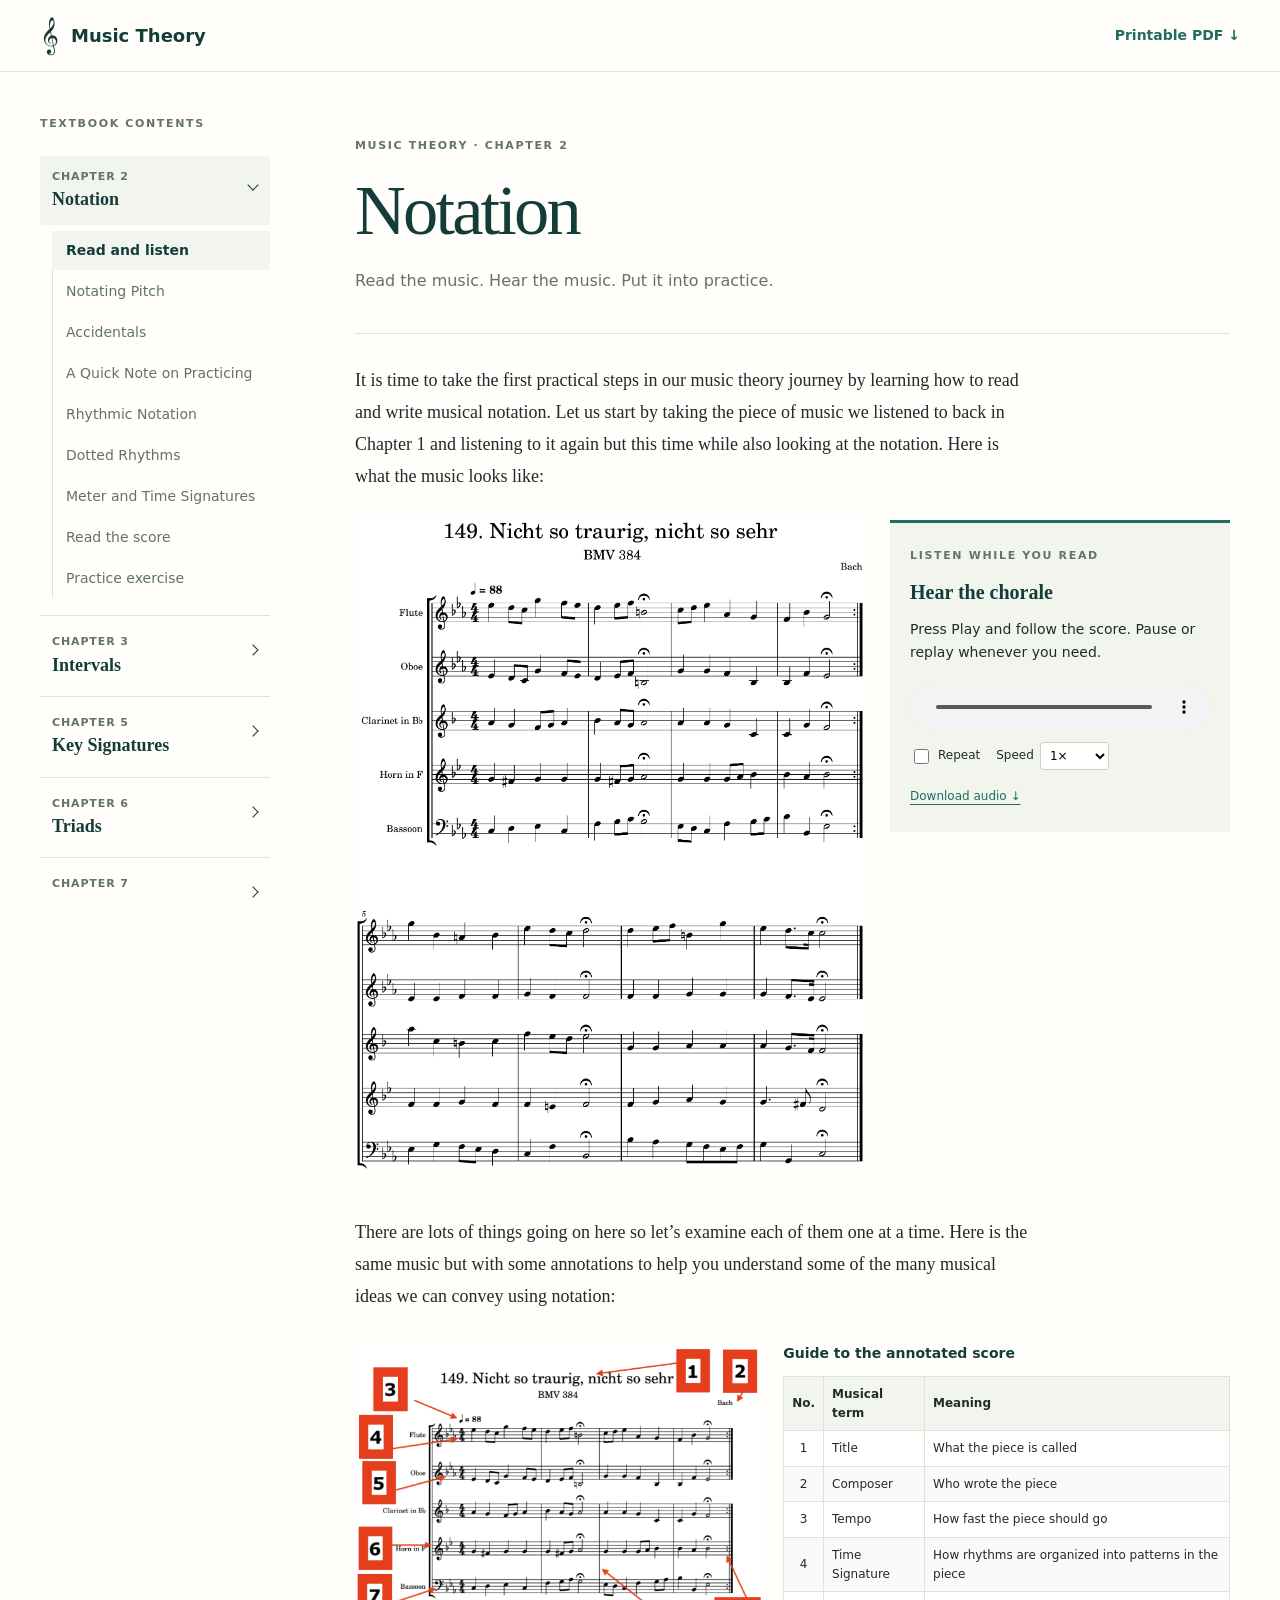
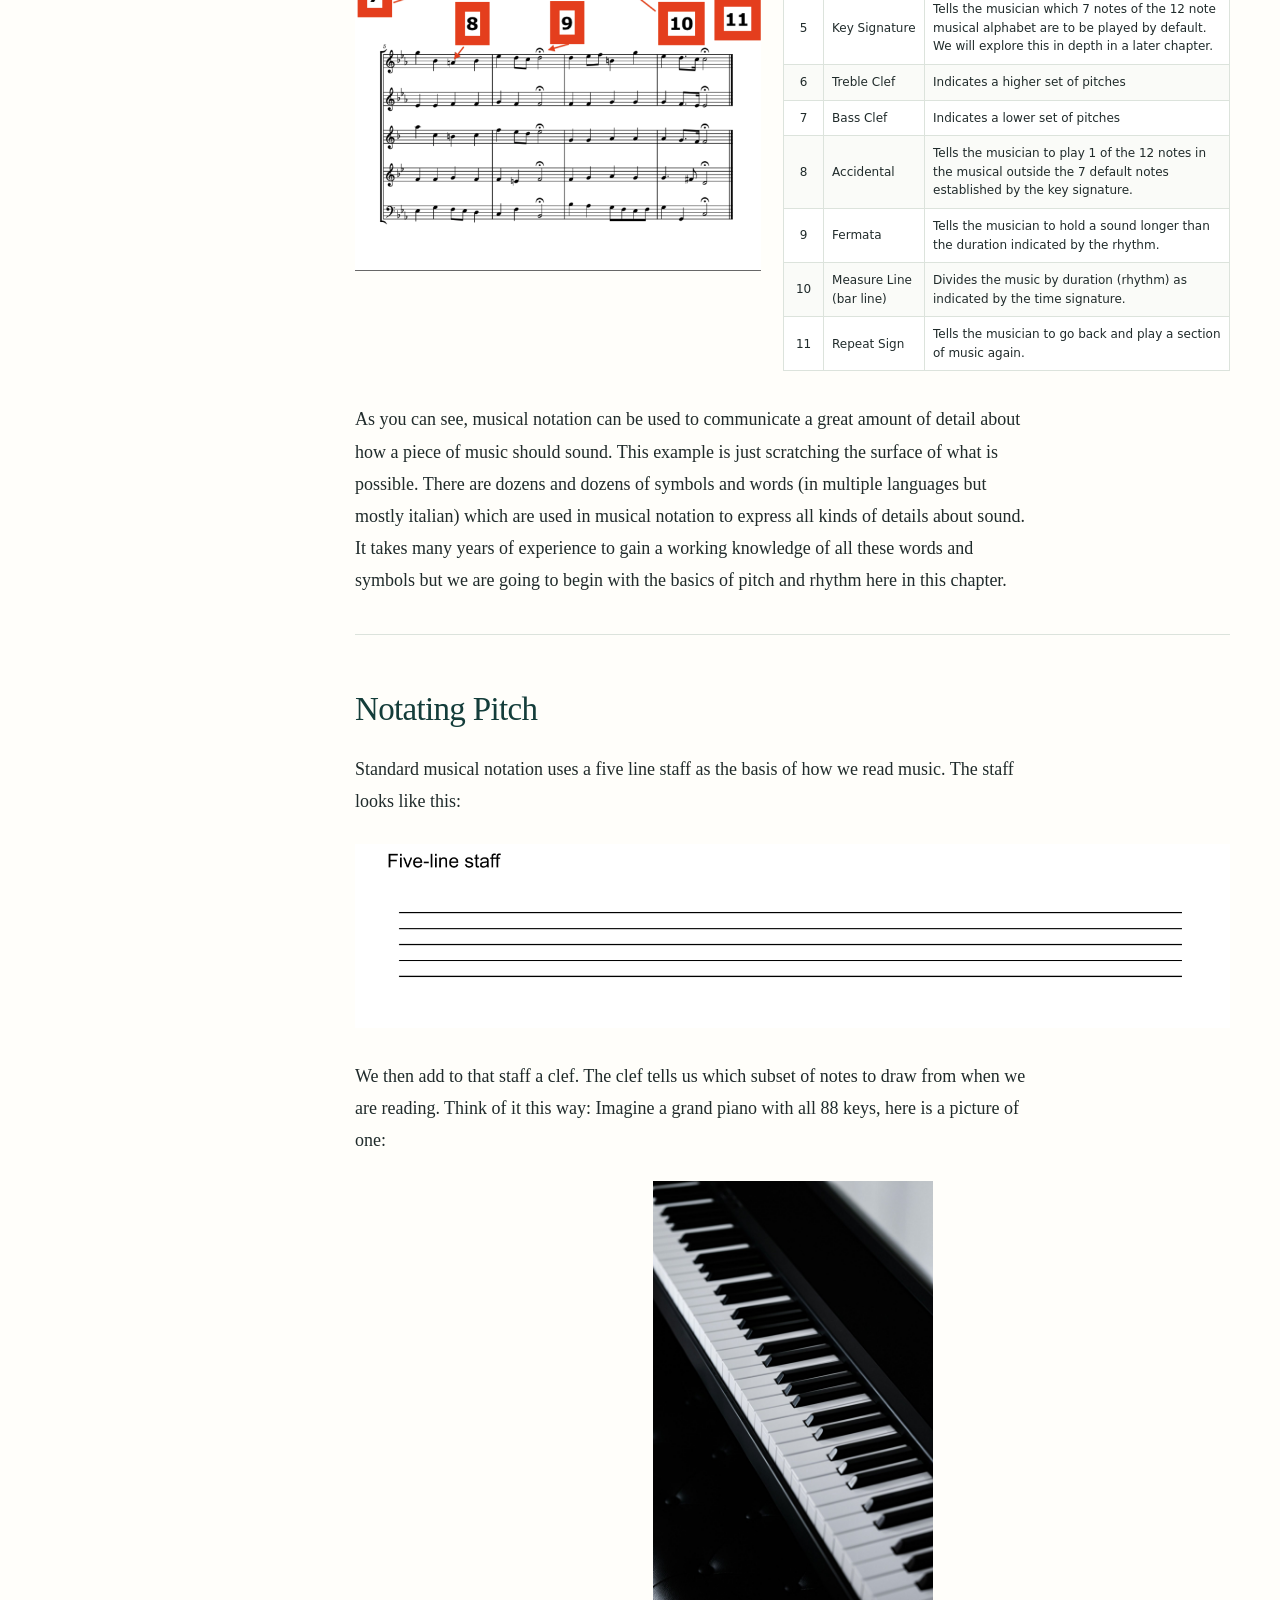
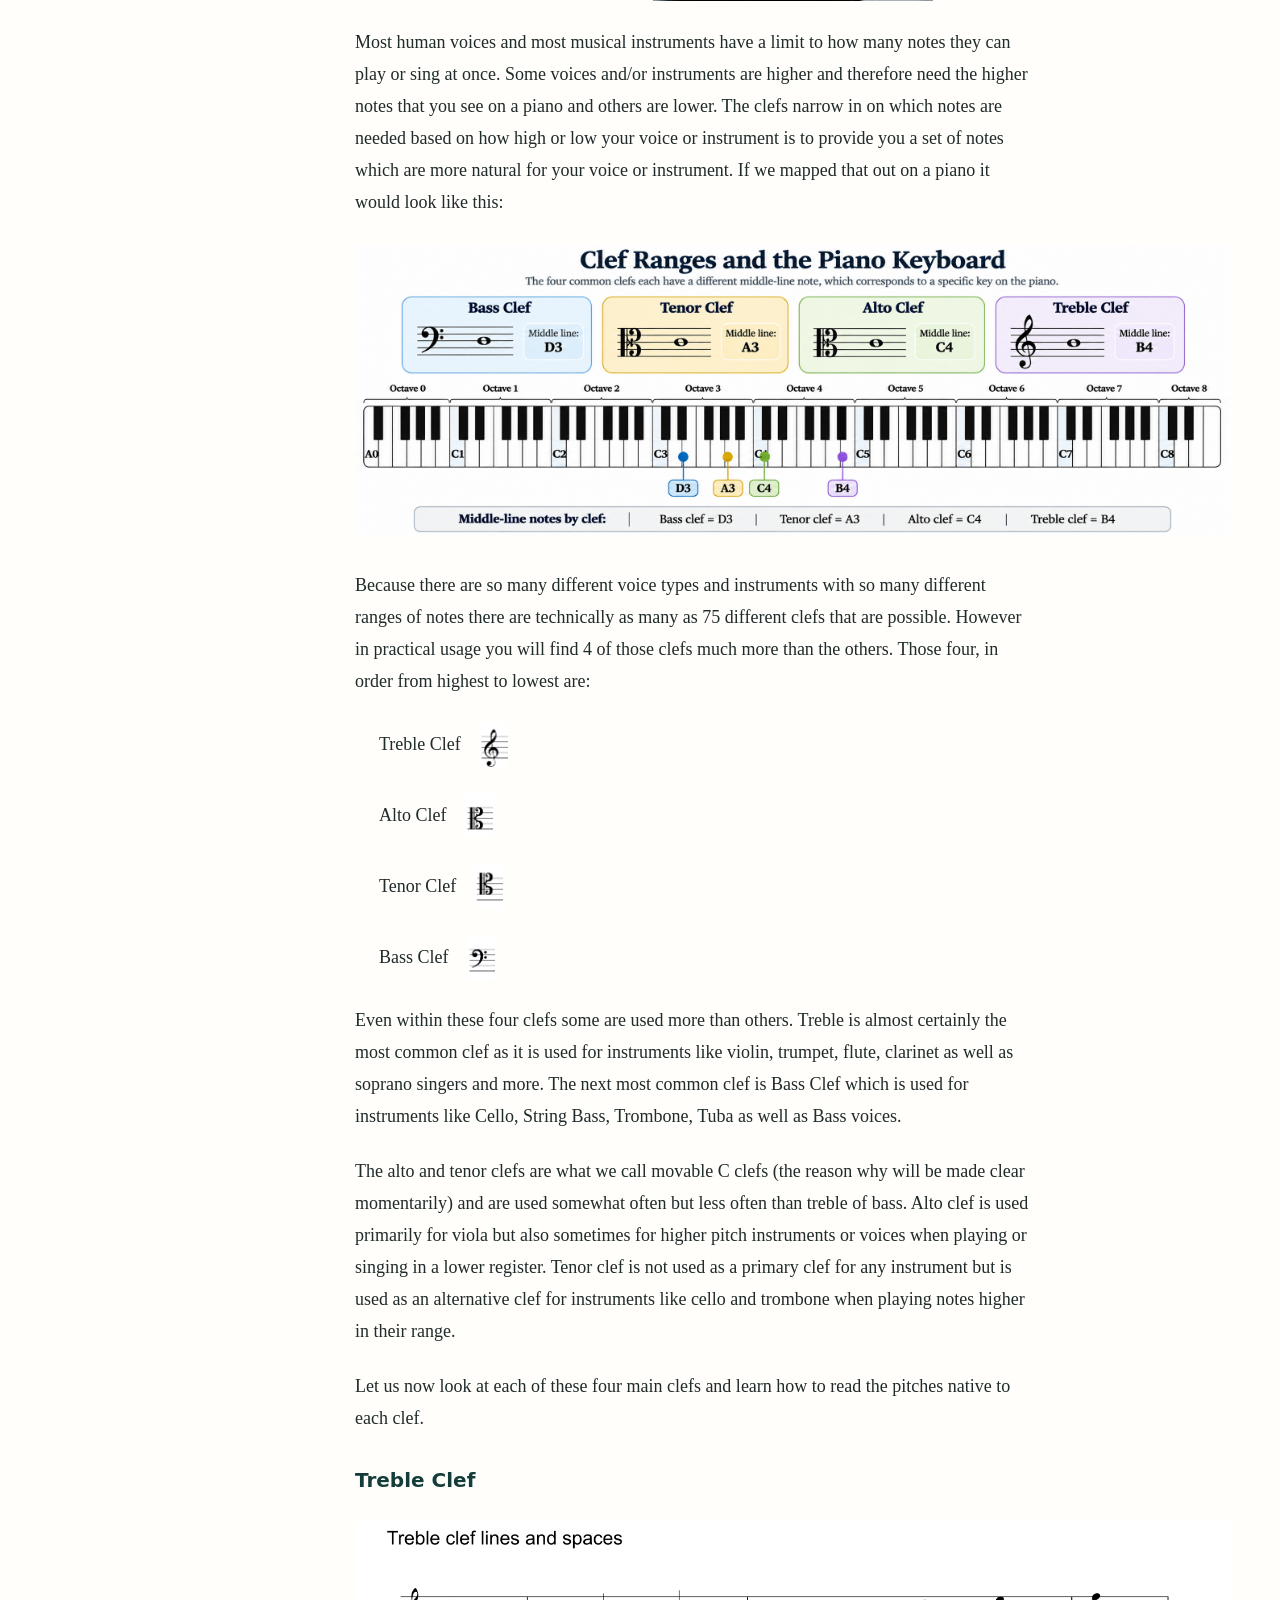
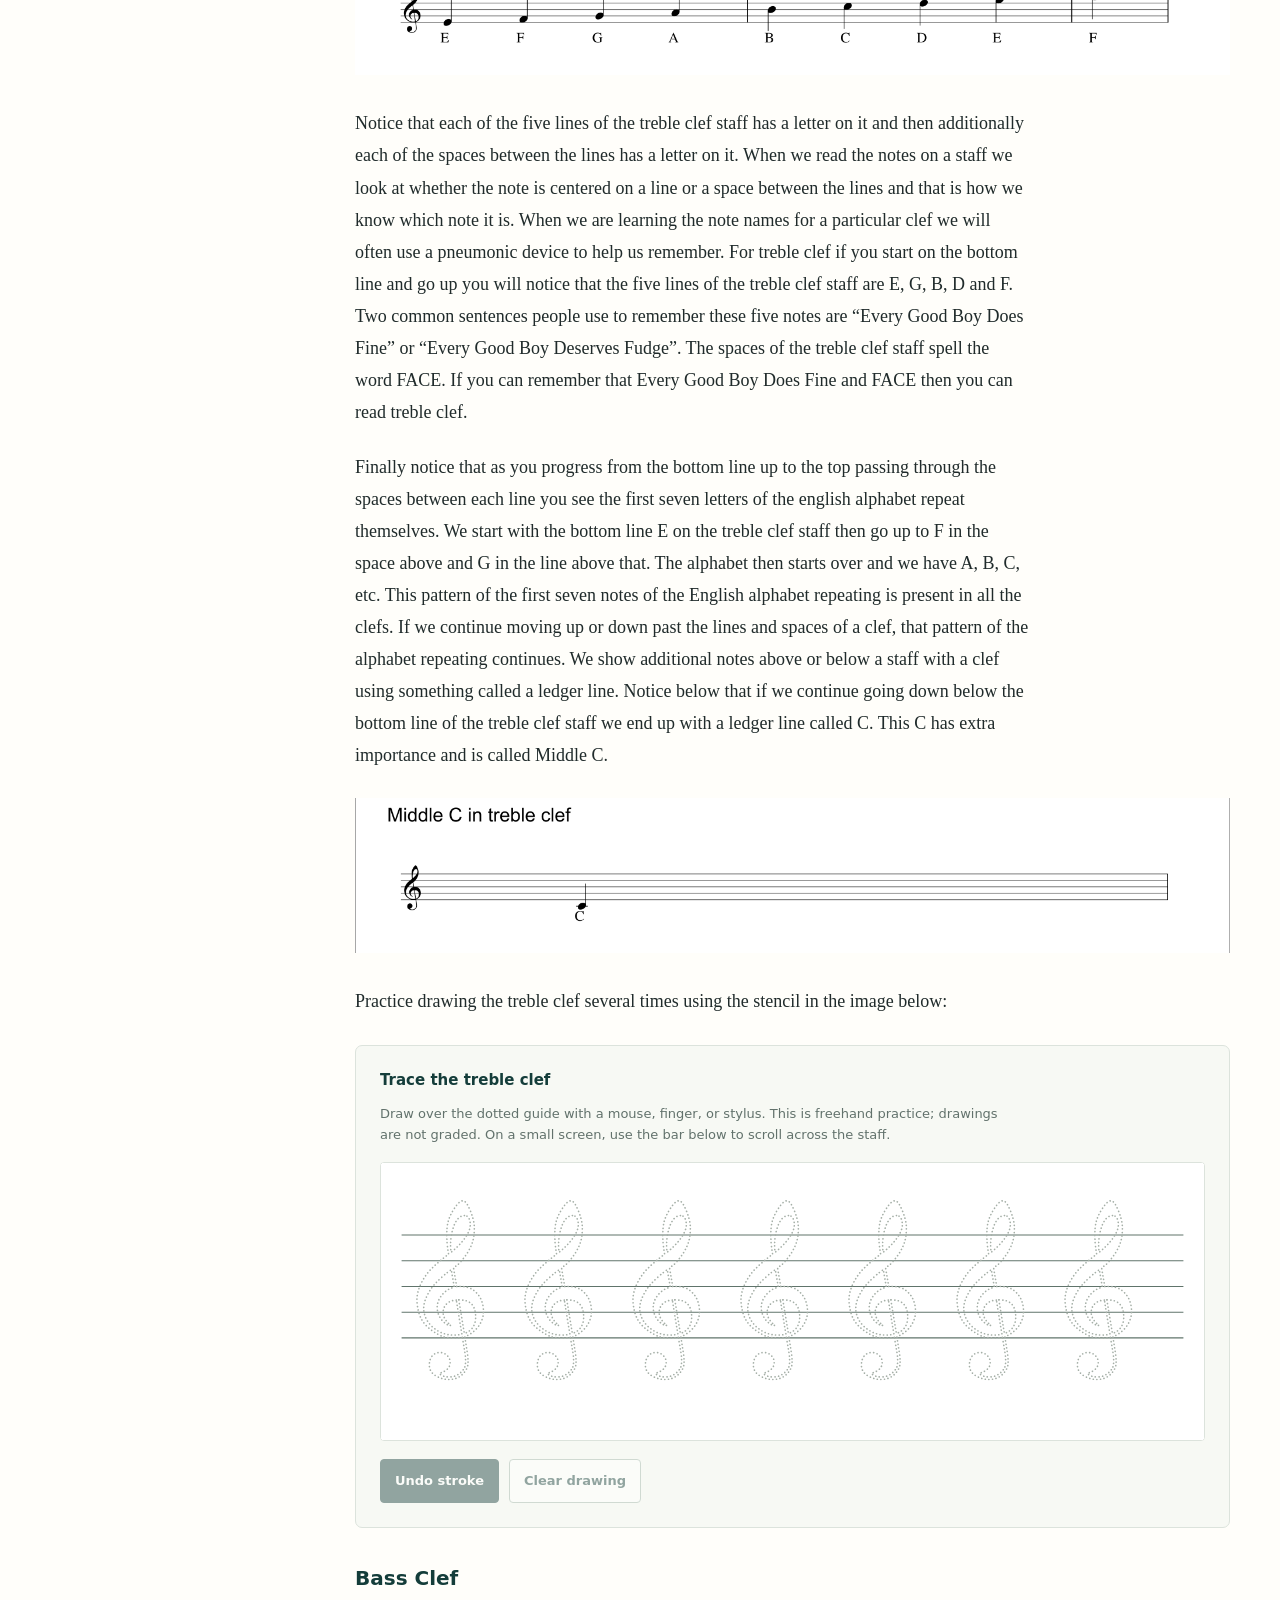
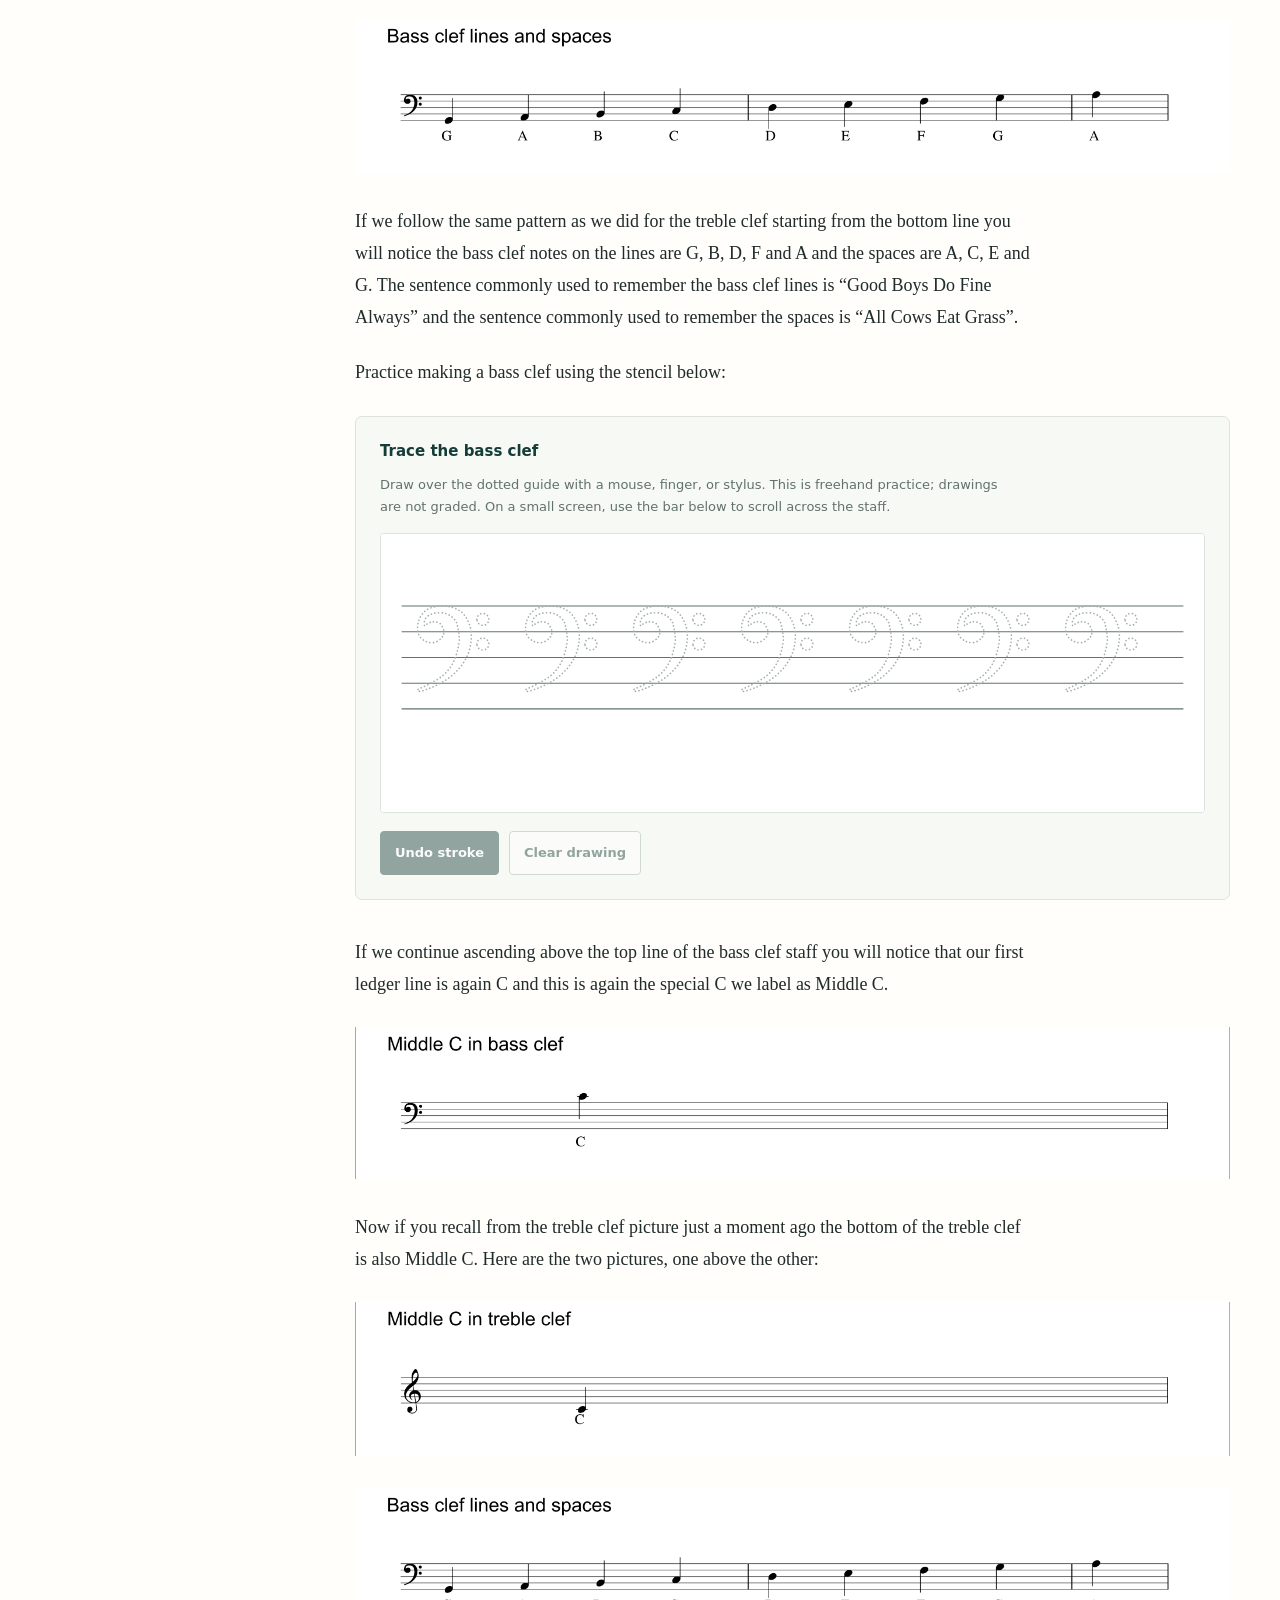
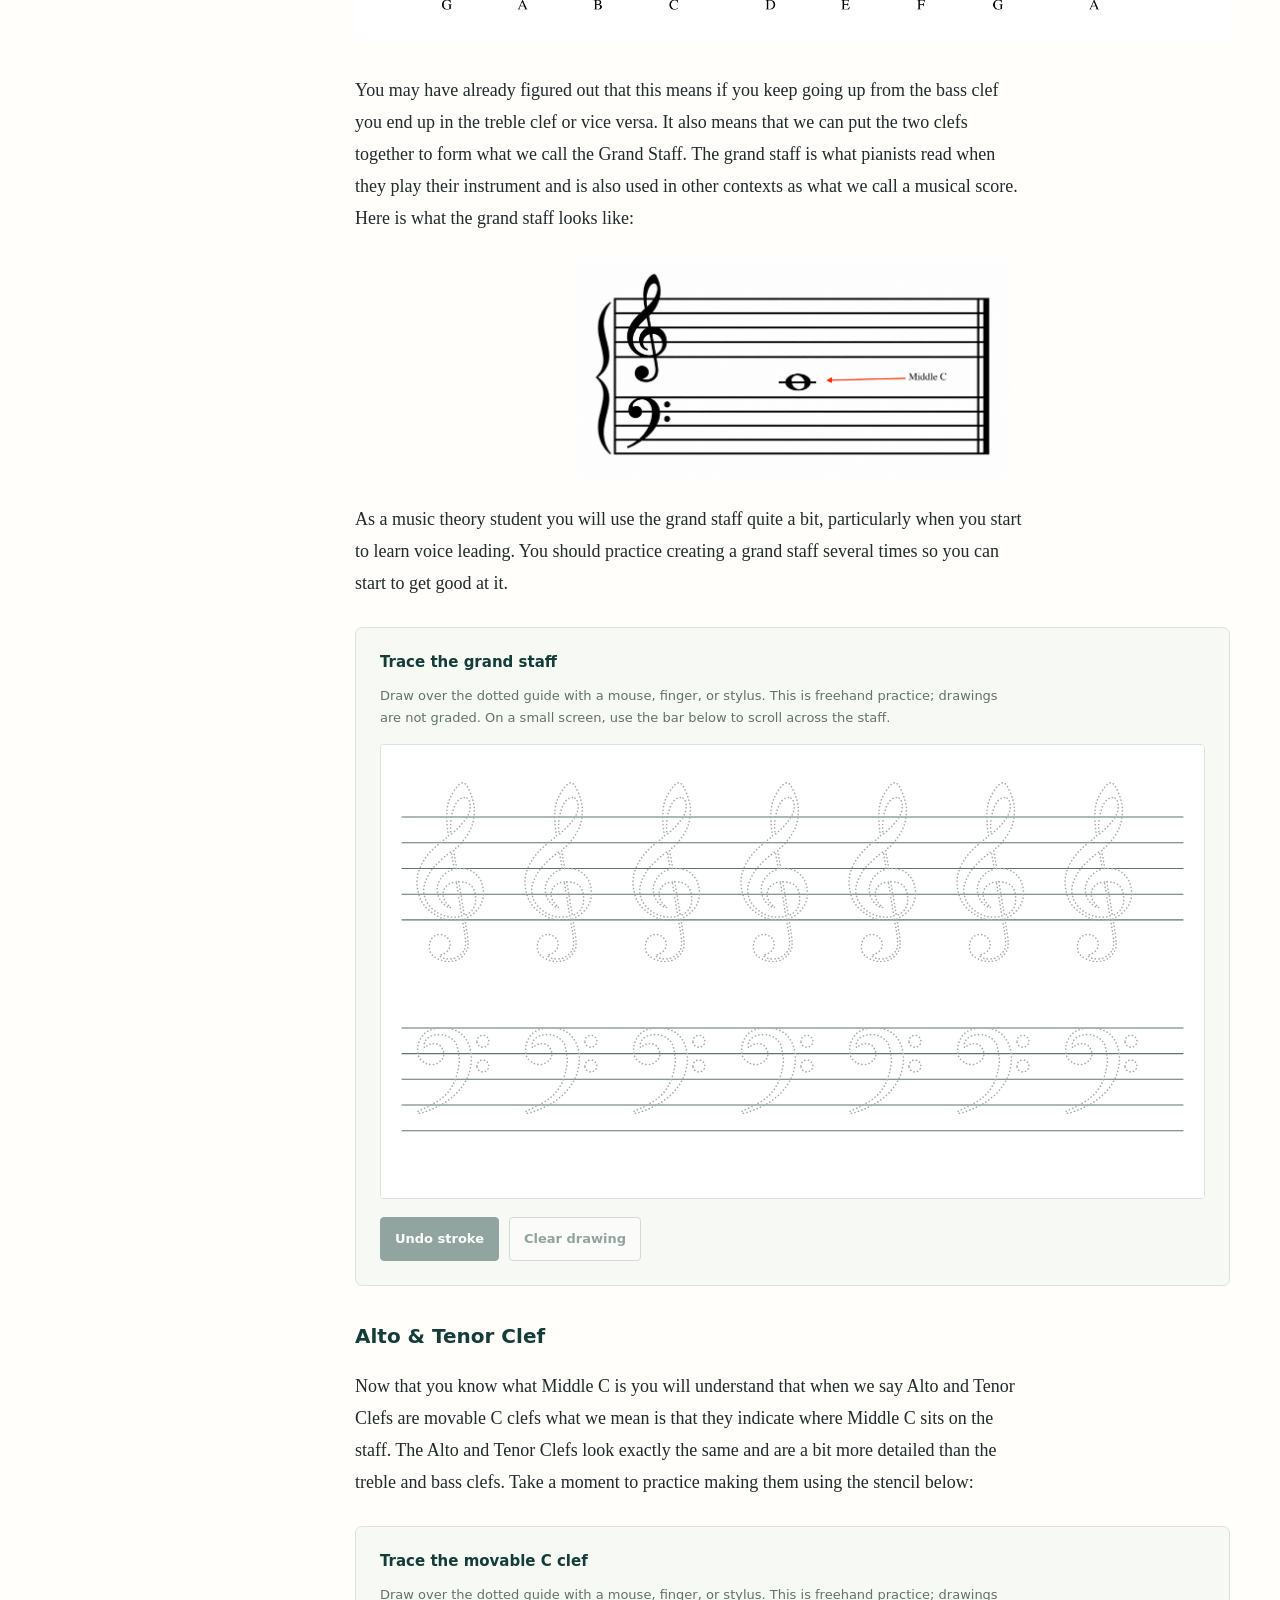
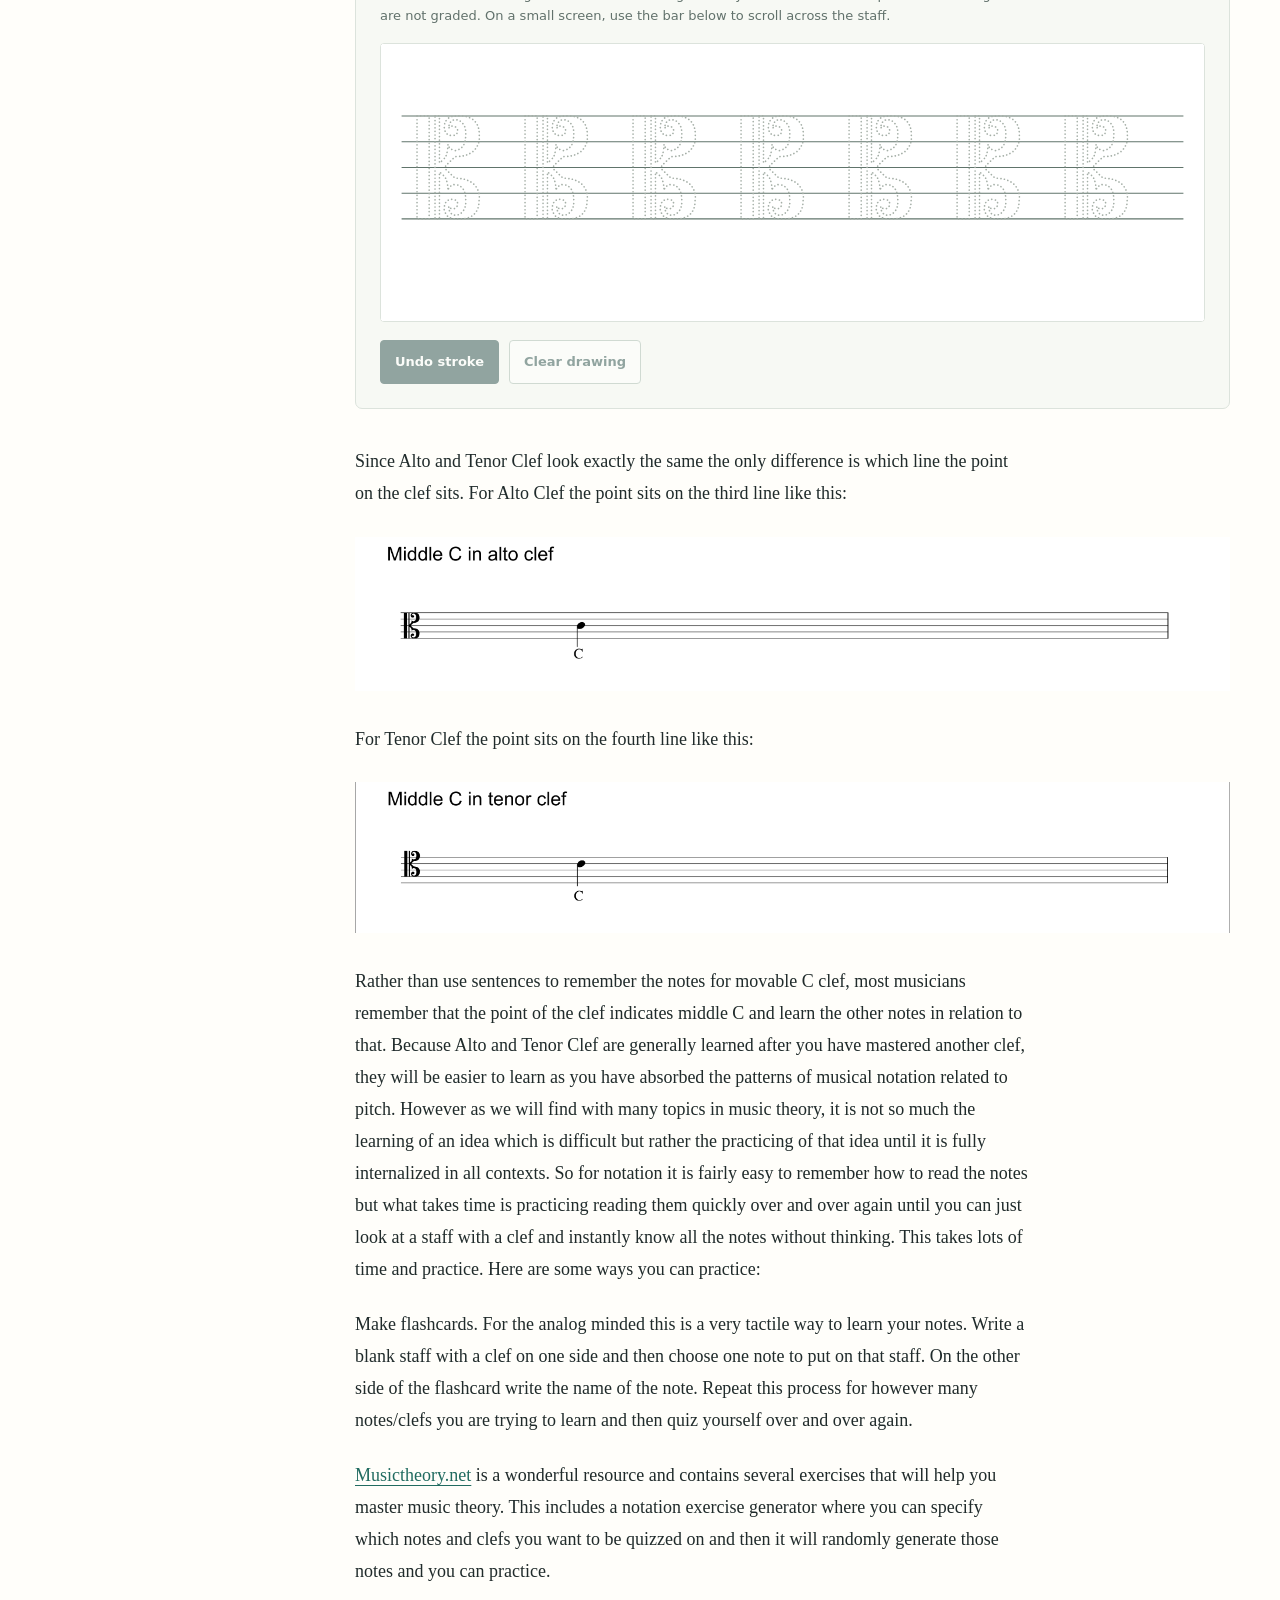
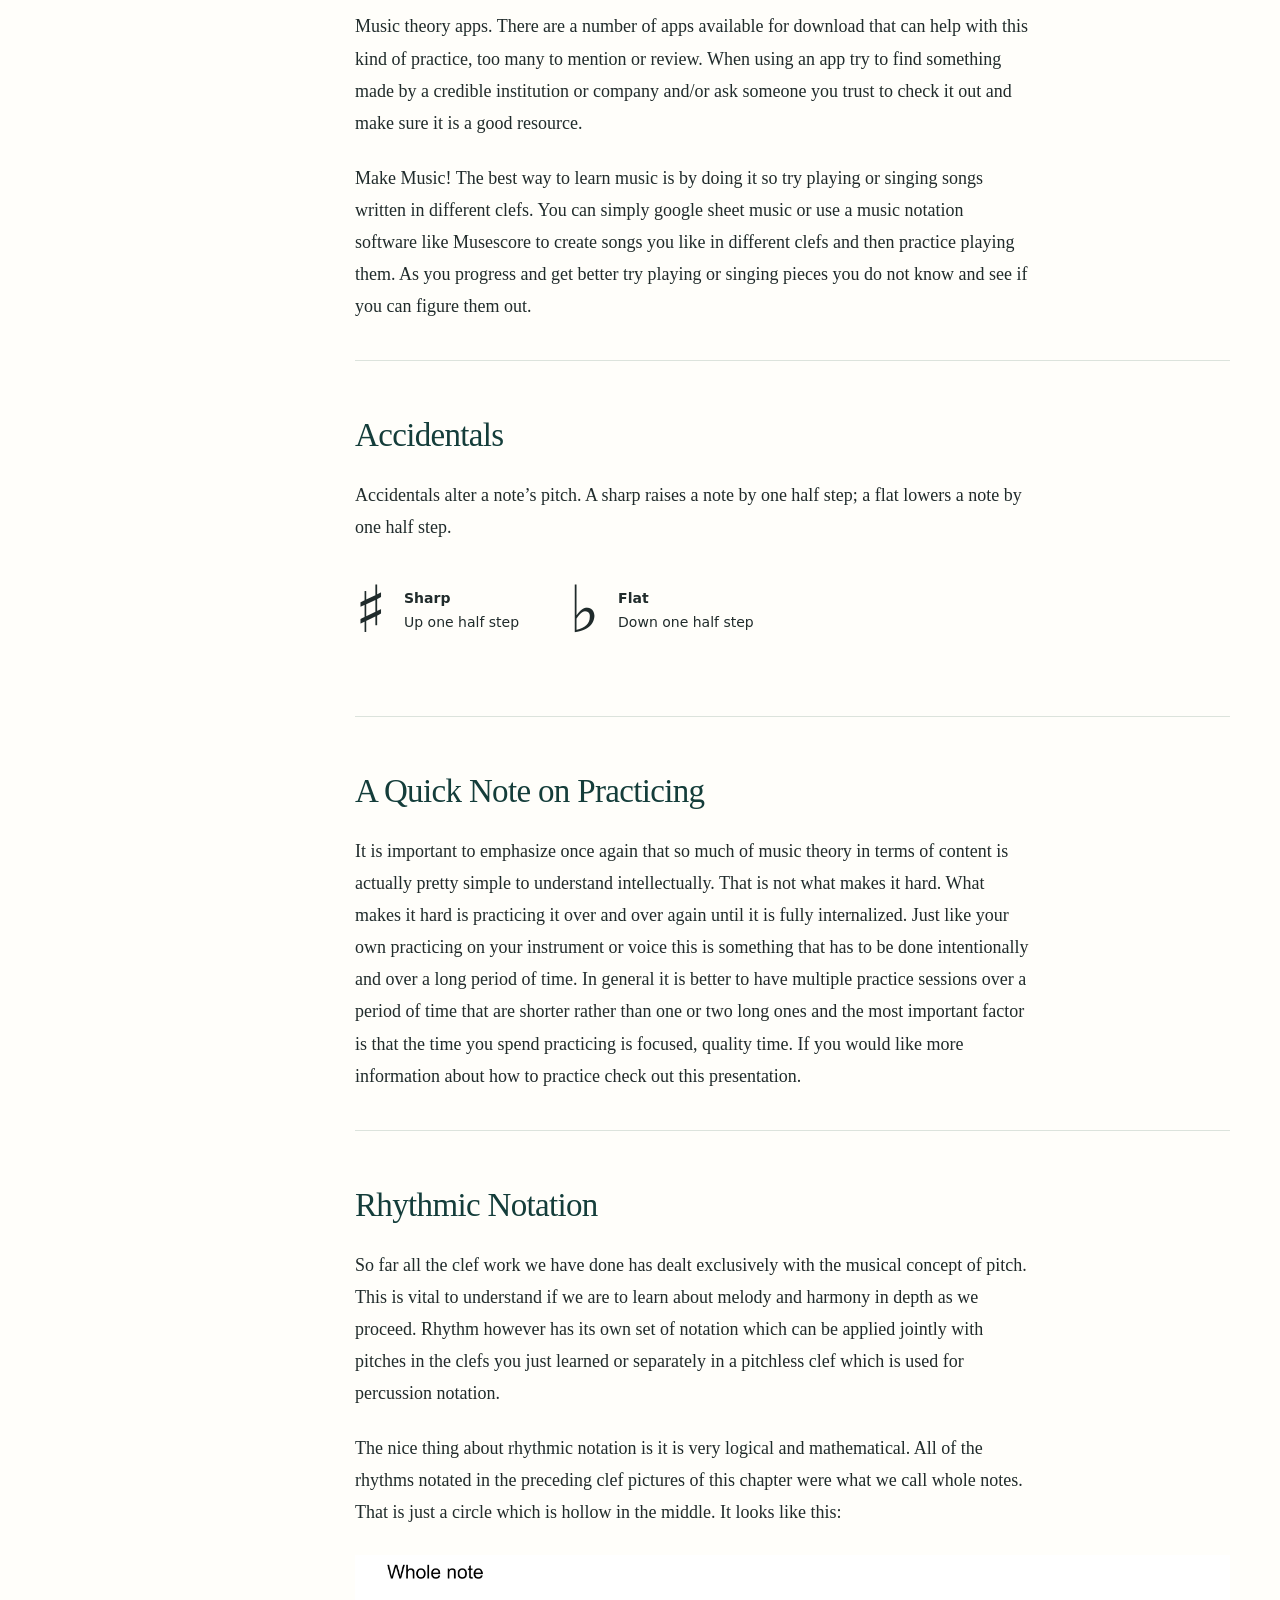
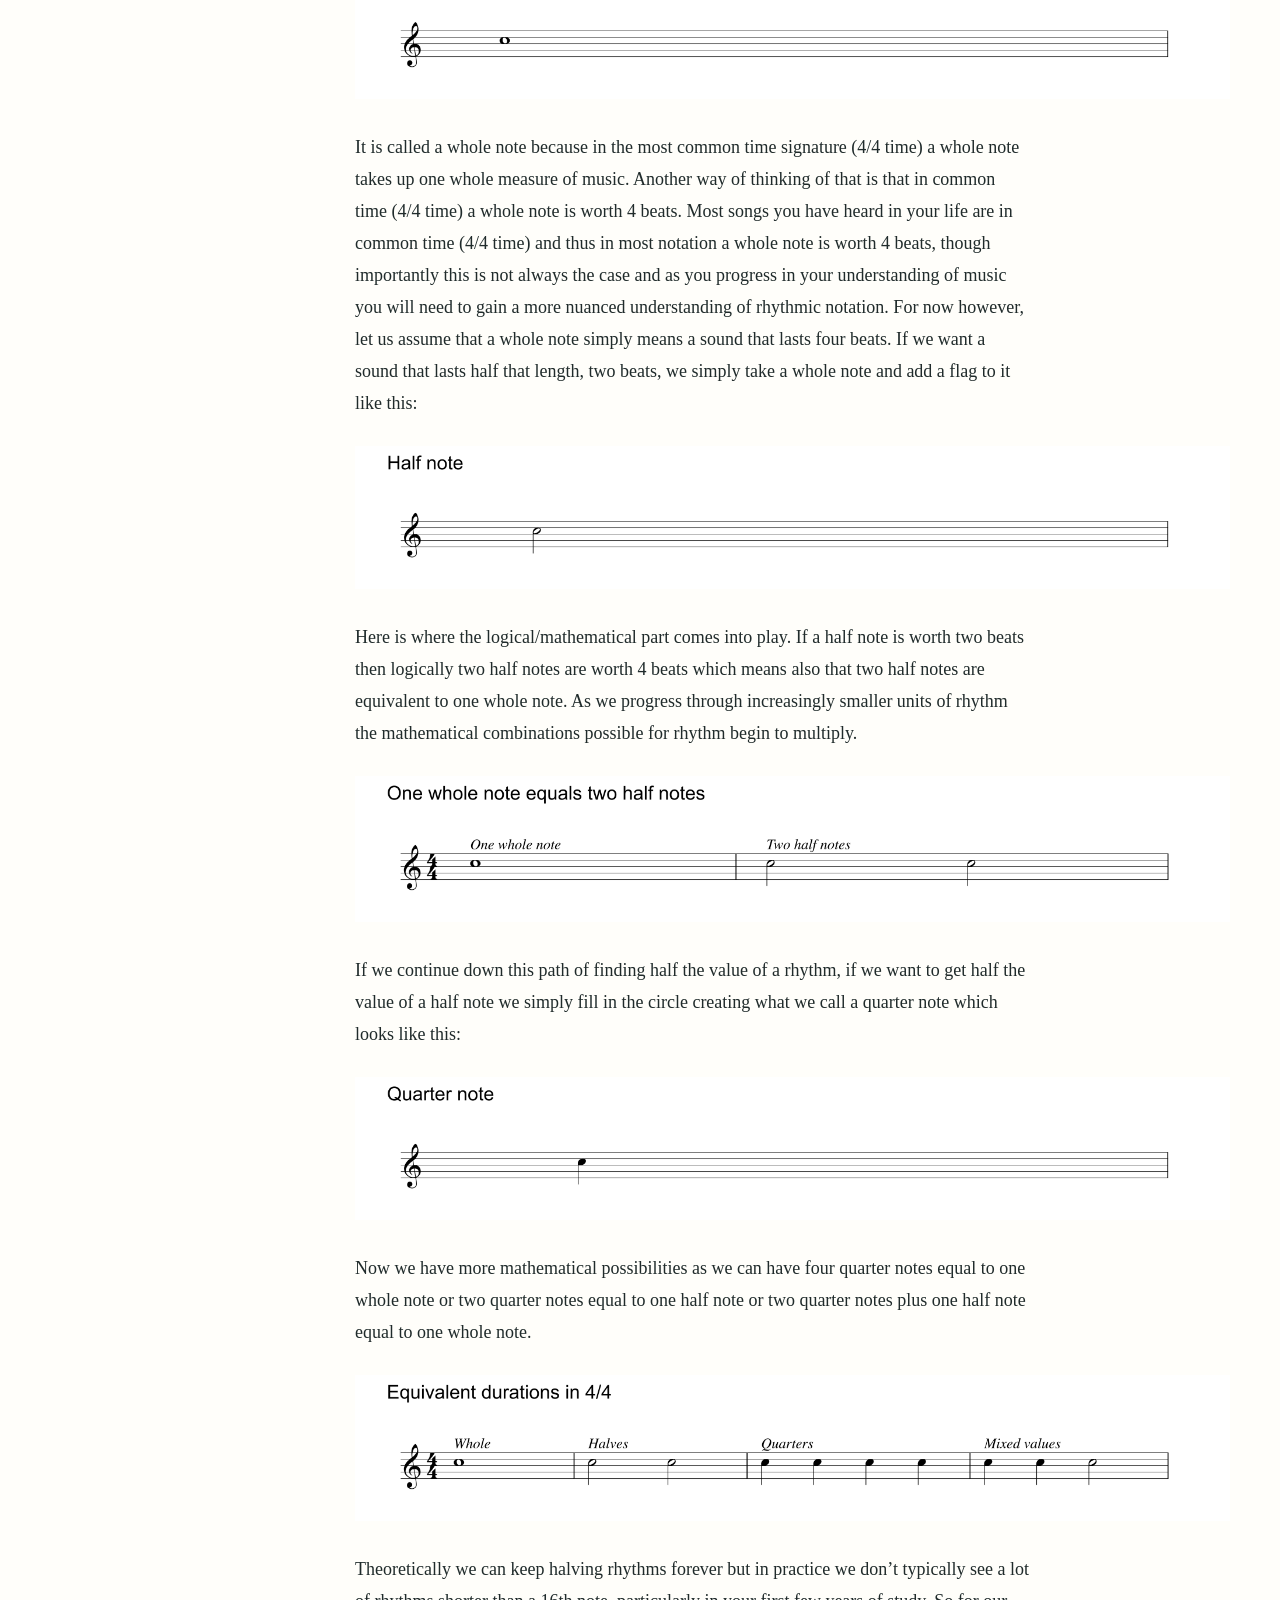
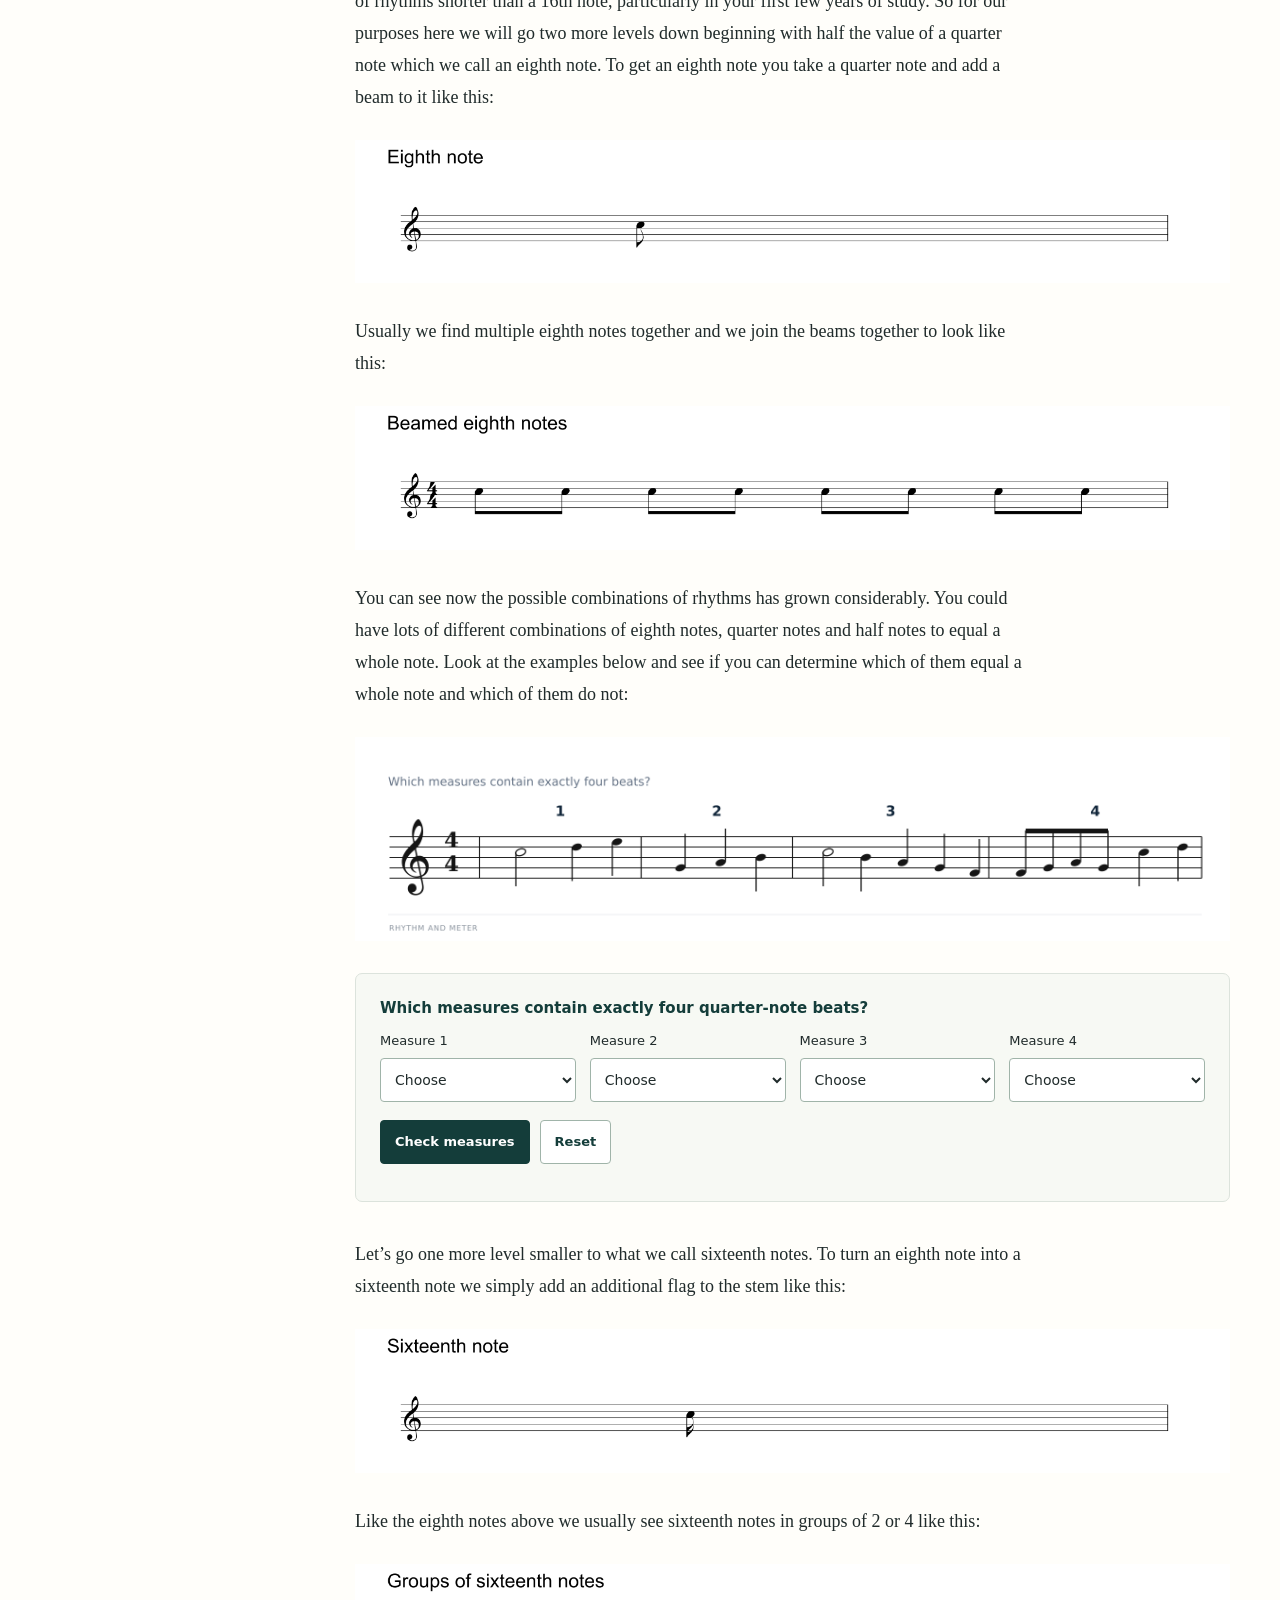
==== commit ff8d1fa1: "Publish Chapter 7 seventh chords with alternating clefs and practice" ====
--- a/index.html
+++ b/index.html
@@ -1,2 +1,2 @@
 <!doctype html>
-<html lang="en"><head><meta charset="utf-8"><meta name="viewport" content="width=device-width,initial-scale=1"><meta name="description" content="Chapter 2 Notation — read musical notation, listen to the chorale alongside the score, and practice pitch and rhythm."><meta name="theme-color" content="#143d3a"><title>Chapter 2 · Notation</title><link rel="stylesheet" href="styles.css?v=2"><script src="book-navigation.js?v=20261122" defer></script><script src="app.js?v=20261122-navigation" defer></script><script src="practice.js?v=20261122-whole-notes" defer></script><link rel="stylesheet" href="book-navigation.css?v=20261122"></head><body><a class="skip-link" href="#main">Skip to chapter</a><div class="reading-progress" aria-hidden="true"></div><header class="site-header"><a class="book-title" href="#opening"><span class="book-mark" aria-hidden="true">𝄞</span> Music Theory</a><div class="header-actions"><a href="assets/chapter-2-print.pdf" download>Printable PDF ↓</a><button type="button" id="menu-toggle" aria-expanded="false" aria-controls="chapter-navigation">Chapters</button></div></header><div class="book-layout"><aside class="sidebar" id="chapter-navigation"><p class="eyebrow">Textbook contents</p><nav class="book-chapters" aria-label="Textbook chapters"><details class="chapter-group is-current-chapter" data-current-chapter open><summary><span class="chapter-number">Chapter 2</span><span class="chapter-name">Notation</span><span class="nav-sr-only"> (current chapter)</span></summary><div class="chapter-topics"><a href="#opening">Read and listen</a><a href="#pitch">Notating Pitch</a><a href="#accidentals">Accidentals</a><a href="#practicing">A Quick Note on Practicing</a><a href="#rhythm">Rhythmic Notation</a><a href="#dots">Dotted Rhythms</a><a href="#meter">Meter and Time Signatures</a><a href="#score-practice">Read the score</a><a href="#practice">Practice exercise</a></div></details><details class="chapter-group"><summary><span class="chapter-number">Chapter 3</span><span class="chapter-name">Intervals</span></summary><div class="chapter-topics"><a href="chapter-3/#opening">Read and listen</a><a href="chapter-3/#understanding">Understanding intervals</a><a href="chapter-3/#interval-chart">Interval chart and audio</a><a href="chapter-3/#enharmonic">Enharmonic intervals</a><a href="chapter-3/#identify">Identify the interval</a><a href="chapter-3/#construct">Write the upper note</a><a href="chapter-3/#practice-online">Practice online</a></div></details><details class="chapter-group"><summary><span class="chapter-number">Chapter 5</span><span class="chapter-name">Key Signatures</span></summary><div class="chapter-topics"><a href="chapter-5/#opening">Read and listen</a><a href="chapter-5/#key-and-signature">Key vs. Key Signature</a><a href="chapter-5/#why-signatures">Why Key Signatures Exist</a><a href="chapter-5/#key-centers">The 12 Major Key Centers</a><a href="chapter-5/#accidental-order">The Order of Flats and Sharps</a><a href="chapter-5/#flat-keys">Finding Major Key Signatures with Flats</a><a href="chapter-5/#flat-shortcut">The Shortcut for Flat Keys</a><a href="chapter-5/#sharp-keys">Finding Major Key Signatures with Sharps</a><a href="chapter-5/#sharp-shortcut">The Shortcut for Sharp Keys</a><a href="chapter-5/#circle-reference">The Circle of Fifths</a><a href="chapter-5/#related-keys">A Map of Musical Distance</a><a href="chapter-5/#relative-minor">Major and Minor Key Signatures</a><a href="chapter-5/#minor-accidentals">Key Signature vs. Actual Notes in Minor</a><a href="chapter-5/#musical-context">Why This Matters</a><a href="chapter-5/#practice">Practice</a><a href="chapter-5/#identify">Practice Set 1: Identify the Major Key</a><a href="chapter-5/#count">Practice Set 2: Name the Number of Sharps or Flats</a><a href="chapter-5/#minor">Practice Set 3: Find the Relative Minor</a><a href="chapter-5/#musical-challenge">Practice Set 4: Musical Challenge</a><a href="chapter-5/#complete-circle">Practice Set 5: Complete the Circle of Fifths</a><a href="chapter-5/#practice-online">Practice online</a><a href="chapter-5/#printable">Printable chapter</a></div></details><details class="chapter-group"><summary><span class="chapter-number">Chapter 6</span><span class="chapter-name">Triads</span></summary><div class="chapter-topics"><a href="chapter-6/#opening">Read and listen</a><a href="chapter-6/#intervals-to-chords">From Intervals to Chords</a><a href="chapter-6/#tertian">What Is Tertian Harmony?</a><a href="chapter-6/#triad-members">What Is a Triad?</a><a href="chapter-6/#four-types">The Four Types of Triads</a><a href="chapter-6/#major">Major Triads</a><a href="chapter-6/#minor">Minor Triads</a><a href="chapter-6/#augmented">Augmented Triads</a><a href="chapter-6/#diminished">Diminished Triads</a><a href="chapter-6/#compare">Comparing All Four Triads</a><a href="chapter-6/#relationships">A Better Way to Think About Triads</a><a href="chapter-6/#construction">How to Build Any Triad</a><a href="chapter-6/#gravity">Triads and Musical Gravity</a><a href="chapter-6/#inversions">Triad Inversions</a><a href="chapter-6/#bass-and-root">Bass and Root Are Not the Same Thing</a><a href="chapter-6/#voicing">Inversion vs. Voicing</a><a href="chapter-6/#summary">Summary</a><a href="chapter-6/#challenge">Musical Challenge</a><a href="chapter-6/#practice">Practice Questions</a><a href="chapter-6/#build">Practice 1: Building Triads</a><a href="chapter-6/#identify">Practice 2: Identifying Triads</a><a href="chapter-6/#invert">Practice 3: Triad Inversions</a><a href="chapter-6/#practice-online">Practice online</a><a href="chapter-6/#ear-training">Practice 4: Ear Training</a><a href="chapter-6/#printable">Printable chapter</a></div></details></nav><p class="sidebar-note">Read at your own pace.<br>Listen as often as you need.</p></aside><main id="main"><section id="opening" aria-labelledby="chapter-title"><header class="chapter-heading"><p class="eyebrow">Music Theory · Chapter 2</p><h1 id="chapter-title">Notation</h1><p class="chapter-deck">Read the music. Hear the music. Put it into practice.</p></header><p>It is time to take the first practical steps in our music theory journey by learning how to read and write musical notation. Let us start by taking the piece of music we listened to back in Chapter 1 and listening to it again but this time while also looking at the notation. Here is what the music looks like:</p><div class="score-listening"><figure class="notation score"><button class="image-zoom" type="button" data-image="assets/chorale-score.png" data-alt="Full chorale score: Nicht so traurig, nicht so sehr" aria-label="Enlarge: Full chorale score: Nicht so traurig, nicht so sehr"><img src="assets/chorale-score.png" alt="Full chorale score: Nicht so traurig, nicht so sehr" loading="lazy" decoding="async" width="1627" height="2079"><span class="zoom-label" aria-hidden="true">Enlarge ↗</span></button></figure><aside class="listening-panel" aria-label="Listen to the chorale"><p class="eyebrow">Listen while you read</p><h2>Hear the chorale</h2><p>Press Play and follow the score. Pause or replay whenever you need.</p><audio id="chapter-audio" controls preload="metadata" src="assets/chorale.mp3">Your browser does not support audio playback. <a href="assets/chorale.mp3">Download the recording</a>.</audio><div class="audio-options"><label><input id="repeat-audio" type="checkbox"> Repeat</label><label for="playback-speed">Speed <select id="playback-speed"><option value="0.75">0.75×</option><option value="1" selected>1×</option><option value="1.25">1.25×</option></select></label></div><p class="audio-status" id="audio-status" role="status"></p><a class="text-link" href="assets/chorale.mp3" download>Download audio ↓</a></aside></div><p>There are lots of things going on here so let’s examine each of them one at a time. Here is the same music but with some annotations to help you understand some of the many musical ideas we can convey using notation:</p><div class="annotation-guide" id="annotated-guide"><figure class="notation annotated"><button class="image-zoom" type="button" data-image="assets/annotated-score.png" data-alt="Chorale annotated with eleven numbered musical features" aria-label="Enlarge: Chorale annotated with eleven numbered musical features"><img src="assets/annotated-score.png" alt="Chorale annotated with eleven numbered musical features" loading="lazy" decoding="async" width="640" height="829"><span class="zoom-label" aria-hidden="true">Enlarge ↗</span></button></figure><div class="table-scroll" tabindex="0" aria-label="Guide to the annotated score; scroll to read all eleven entries"><table><caption>Guide to the annotated score</caption><thead><tr><th scope="col">No.</th><th scope="col">Musical term</th><th scope="col">Meaning</th></tr></thead><tbody><tr><td>1</td><td>Title</td><td>What the piece is called</td></tr><tr><td>2</td><td>Composer</td><td>Who wrote the piece</td></tr><tr><td>3</td><td>Tempo</td><td>How fast the piece should go</td></tr><tr><td>4</td><td>Time Signature</td><td>How rhythms are organized into patterns in the piece</td></tr><tr><td>5</td><td>Key Signature</td><td>Tells the musician which 7 notes of the 12 note musical alphabet are to be played by default. We will explore this in depth in a later chapter. </td></tr><tr><td>6</td><td>Treble Clef</td><td>Indicates a higher set of pitches</td></tr><tr><td>7</td><td>Bass Clef</td><td>Indicates a lower set of pitches</td></tr><tr><td>8</td><td>Accidental</td><td>Tells the musician to play 1 of the 12 notes in the musical outside the 7 default notes established by the key signature.</td></tr><tr><td>9</td><td>Fermata</td><td>Tells the musician to hold a sound longer than the duration indicated by the rhythm. </td></tr><tr><td>10</td><td>Measure Line (bar line)</td><td>Divides the music by duration (rhythm) as indicated by the time signature. </td></tr><tr><td>11</td><td>Repeat Sign</td><td>Tells the musician to go back and play a section of music again. </td></tr></tbody></table></div></div><p>As you can see, musical notation can be used to communicate a great amount of detail about how a piece of music should sound. This example is just scratching the surface of what is possible. There are dozens and dozens of symbols and words (in multiple languages but mostly italian) which are used in musical notation to express all kinds of details about sound. It takes many years of experience to gain a working knowledge of all these words and symbols but we are going to begin with the basics of pitch and rhythm here in this chapter.</p></section><section id="pitch" aria-labelledby="heading-pitch"><h2 id="heading-pitch">Notating Pitch</h2><p>Standard musical notation uses a five line staff as the basis of how we read music. The staff looks like this:</p><figure class="notation "><button class="image-zoom" type="button" data-image="assets/10.png" data-alt="A five-line musical staff" aria-label="Enlarge: A five-line musical staff"><img src="assets/10.png" alt="A five-line musical staff" loading="lazy" decoding="async" width="3000" height="631"><span class="zoom-label" aria-hidden="true">Enlarge ↗</span></button></figure><p>We then add to that staff a clef. The clef tells us which subset of notes to draw from when we are reading. Think of it this way: Imagine a grand piano with all 88 keys, here is a picture of one:</p><figure class="notation piano-photo"><button class="image-zoom" type="button" data-image="assets/11.jpg" data-alt="The keyboard of a grand piano" aria-label="Enlarge: The keyboard of a grand piano"><img src="assets/11.jpg" alt="The keyboard of a grand piano" loading="lazy" decoding="async" width="1200" height="1800"><span class="zoom-label" aria-hidden="true">Enlarge ↗</span></button></figure><p>Most human voices and most musical instruments have a limit to how many notes they can play or sing at once. Some voices and/or instruments are higher and therefore need the higher notes that you see on a piano and others are lower. The clefs narrow in on which notes are needed based on how high or low your voice or instrument is to provide you a set of notes which are more natural for your voice or instrument. If we mapped that out on a piano it would look like this:</p><figure class="notation "><button class="image-zoom" type="button" data-image="assets/12.png" data-alt="Clef ranges mapped onto a piano keyboard" aria-label="Enlarge: Clef ranges mapped onto a piano keyboard"><img src="assets/12.png" alt="Clef ranges mapped onto a piano keyboard" loading="lazy" decoding="async" width="2172" height="724"><span class="zoom-label" aria-hidden="true">Enlarge ↗</span></button></figure><p>Because there are so many different voice types and instruments with so many different ranges of notes there are technically as many as 75 different clefs that are possible. However in practical usage you will find 4 of those clefs much more than the others. Those four, in order from highest to lowest are:</p><p class="clef-list-item">Treble Clef<img src="assets/clef-treble.png" alt="Treble Clef symbol" width="115" height="185"></p><p class="clef-list-item">Alto Clef<img src="assets/clef-alto.png" alt="Alto Clef symbol" width="115" height="185"></p><p class="clef-list-item">Tenor Clef<img src="assets/clef-tenor.png" alt="Tenor Clef symbol" width="115" height="185"></p><p class="clef-list-item">Bass Clef<img src="assets/clef-bass.png" alt="Bass Clef symbol" width="115" height="185"></p><p>Even within these four clefs some are used more than others. Treble is almost certainly the most common clef as it is used for instruments like violin, trumpet, flute, clarinet as well as soprano singers and more. The next most common clef is Bass Clef which is used for instruments like Cello, String Bass, Trombone, Tuba as well as Bass voices.</p><p>The alto and tenor clefs are what we call movable C clefs (the reason why will be made clear momentarily) and are used somewhat often but less often than treble of bass. Alto clef is used primarily for viola but also sometimes for higher pitch instruments or voices when playing or singing in a lower register. Tenor clef is not used as a primary clef for any instrument but is used as an alternative clef for instruments like cello and trombone when playing notes higher in their range.</p><p>Let us now look at each of these four main clefs and learn how to read the pitches native to each clef.</p><h3>Treble Clef</h3><figure class="notation "><button class="image-zoom" type="button" data-image="assets/13.png" data-alt="Treble clef lines and spaces with note names" aria-label="Enlarge: Treble clef lines and spaces with note names"><img src="assets/13.png" alt="Treble clef lines and spaces with note names" loading="lazy" decoding="async" width="3000" height="528"><span class="zoom-label" aria-hidden="true">Enlarge ↗</span></button></figure><p>Notice that each of the five lines of the treble clef staff has a letter on it and then additionally each of the spaces between the lines has a letter on it. When we read the notes on a staff we look at whether the note is centered on a line or a space between the lines and that is how we know which note it is. When we are learning the note names for a particular clef we will often use a pneumonic device to help us remember. For treble clef if you start on the bottom line and go up you will notice that the five lines of the treble clef staff are E, G, B, D and F. Two common sentences people use to remember these five notes are “Every Good Boy Does Fine” or “Every Good Boy Deserves Fudge”. The spaces of the treble clef staff spell the word FACE. If you can remember that Every Good Boy Does Fine and FACE then you can read treble clef.</p><p>Finally notice that as you progress from the bottom line up to the top passing through the spaces between each line you see the first seven letters of the english alphabet repeat themselves. We start with the bottom line E on the treble clef staff then go up to F in the space above and G in the line above that. The alphabet then starts over and we have A, B, C, etc. This pattern of the first seven notes of the English alphabet repeating is present in all the clefs. If we continue moving up or down past the lines and spaces of a clef, that pattern of the alphabet repeating continues. We show additional notes above or below a staff with a clef using something called a ledger line. Notice below that if we continue going down below the bottom line of the treble clef staff we end up with a ledger line called C. This C has extra importance and is called Middle C.</p><figure class="notation "><button class="image-zoom" type="button" data-image="assets/14.png" data-alt="Middle C below the treble staff" aria-label="Enlarge: Middle C below the treble staff"><img src="assets/14.png" alt="Middle C below the treble staff" loading="lazy" decoding="async" width="3000" height="530"><span class="zoom-label" aria-hidden="true">Enlarge ↗</span></button></figure><p>Practice drawing the treble clef several times using the stencil in the image below:</p><figure class="notation  trace-print-original"><button class="image-zoom" type="button" data-image="assets/15.png" data-alt="Seven light-gray dotted treble clefs to trace" aria-label="Enlarge: Seven light-gray dotted treble clefs to trace"><img src="assets/15.png" alt="Seven light-gray dotted treble clefs to trace" loading="lazy" decoding="async" width="3000" height="492"><span class="zoom-label" aria-hidden="true">Enlarge ↗</span></button></figure><div class="trace-practice practice-box" data-trace="15"><h4>Trace the treble clef</h4><p class="practice-help">Draw over the dotted guide with a mouse, finger, or stylus. This is freehand practice; drawings are not graded. On a small screen, use the bar below to scroll across the staff.</p><div class="trace-scroll" tabindex="0" aria-label="Scrollable treble clef tracing staff"><div class="trace-surface"><img src="assets/15.png" alt="Dotted treble clef guide" width="3000" height="492"><canvas aria-label="Draw the treble clef over the dotted guide">Use the printable chapter for pencil-and-paper tracing.</canvas></div></div><div class="practice-actions"><button type="button" data-undo>Undo stroke</button><button type="button" data-clear>Clear drawing</button><span class="trace-status" role="status"></span></div></div><h3>Bass Clef</h3><figure class="notation "><button class="image-zoom" type="button" data-image="assets/16.png" data-alt="Bass clef lines and spaces with note names" aria-label="Enlarge: Bass clef lines and spaces with note names"><img src="assets/16.png" alt="Bass clef lines and spaces with note names" loading="lazy" decoding="async" width="3000" height="528"><span class="zoom-label" aria-hidden="true">Enlarge ↗</span></button></figure><p>If we follow the same pattern as we did for the treble clef starting from the bottom line you will notice the bass clef notes on the lines are G, B, D, F and A and the spaces are A, C, E and G. The sentence commonly used to remember the bass clef lines is “Good Boys Do Fine Always” and the sentence commonly used to remember the spaces is “All Cows Eat Grass”.</p><p>Practice making a bass clef using the stencil below:</p><figure class="notation  trace-print-original"><button class="image-zoom" type="button" data-image="assets/17.png" data-alt="Seven light-gray dotted bass clefs to trace" aria-label="Enlarge: Seven light-gray dotted bass clefs to trace"><img src="assets/17.png" alt="Seven light-gray dotted bass clefs to trace" loading="lazy" decoding="async" width="3000" height="492"><span class="zoom-label" aria-hidden="true">Enlarge ↗</span></button></figure><div class="trace-practice practice-box" data-trace="17"><h4>Trace the bass clef</h4><p class="practice-help">Draw over the dotted guide with a mouse, finger, or stylus. This is freehand practice; drawings are not graded. On a small screen, use the bar below to scroll across the staff.</p><div class="trace-scroll" tabindex="0" aria-label="Scrollable bass clef tracing staff"><div class="trace-surface"><img src="assets/17.png" alt="Dotted bass clef guide" width="3000" height="492"><canvas aria-label="Draw the bass clef over the dotted guide">Use the printable chapter for pencil-and-paper tracing.</canvas></div></div><div class="practice-actions"><button type="button" data-undo>Undo stroke</button><button type="button" data-clear>Clear drawing</button><span class="trace-status" role="status"></span></div></div><p>If we continue ascending above the top line of the bass clef staff you will notice that our first ledger line is again C and this is again the special C we label as Middle C.</p><figure class="notation "><button class="image-zoom" type="button" data-image="assets/18.png" data-alt="Middle C above the bass staff" aria-label="Enlarge: Middle C above the bass staff"><img src="assets/18.png" alt="Middle C above the bass staff" loading="lazy" decoding="async" width="3000" height="519"><span class="zoom-label" aria-hidden="true">Enlarge ↗</span></button></figure><p>Now if you recall from the treble clef picture just a moment ago the bottom of the treble clef is also Middle C. Here are the two pictures, one above the other:</p><figure class="notation "><button class="image-zoom" type="button" data-image="assets/14.png" data-alt="Middle C below the treble staff" aria-label="Enlarge: Middle C below the treble staff"><img src="assets/14.png" alt="Middle C below the treble staff" loading="lazy" decoding="async" width="3000" height="530"><span class="zoom-label" aria-hidden="true">Enlarge ↗</span></button></figure><figure class="notation "><button class="image-zoom" type="button" data-image="assets/16.png" data-alt="Bass clef lines and spaces with note names" aria-label="Enlarge: Bass clef lines and spaces with note names"><img src="assets/16.png" alt="Bass clef lines and spaces with note names" loading="lazy" decoding="async" width="3000" height="528"><span class="zoom-label" aria-hidden="true">Enlarge ↗</span></button></figure><p>You may have already figured out that this means if you keep going up from the bass clef you end up in the treble clef or vice versa. It also means that we can put the two clefs together to form what we call the Grand Staff. The grand staff is what pianists read when they play their instrument and is also used in other contexts as what we call a musical score. Here is what the grand staff looks like:</p><figure class="notation small-figure"><button class="image-zoom" type="button" data-image="assets/19.png" data-alt="Treble and bass clefs joined as a grand staff with Middle C" aria-label="Enlarge: Treble and bass clefs joined as a grand staff with Middle C"><img src="assets/19.png" alt="Treble and bass clefs joined as a grand staff with Middle C" loading="lazy" decoding="async" width="1774" height="887"><span class="zoom-label" aria-hidden="true">Enlarge ↗</span></button></figure><p>As a music theory student you will use the grand staff quite a bit, particularly when you start to learn voice leading. You should practice creating a grand staff several times so you can start to get good at it.</p><figure class="notation  trace-print-original"><button class="image-zoom" type="button" data-image="assets/20.png" data-alt="Seven pairs of dotted treble and bass clefs to trace on a grand staff" aria-label="Enlarge: Seven pairs of dotted treble and bass clefs to trace on a grand staff"><img src="assets/20.png" alt="Seven pairs of dotted treble and bass clefs to trace on a grand staff" loading="lazy" decoding="async" width="3000" height="670"><span class="zoom-label" aria-hidden="true">Enlarge ↗</span></button></figure><div class="trace-practice practice-box" data-trace="20"><h4>Trace the grand staff</h4><p class="practice-help">Draw over the dotted guide with a mouse, finger, or stylus. This is freehand practice; drawings are not graded. On a small screen, use the bar below to scroll across the staff.</p><div class="trace-scroll" tabindex="0" aria-label="Scrollable grand staff tracing staff"><div class="trace-surface"><img src="assets/20.png" alt="Dotted grand staff guide" width="3000" height="670"><canvas aria-label="Draw the grand staff over the dotted guide">Use the printable chapter for pencil-and-paper tracing.</canvas></div></div><div class="practice-actions"><button type="button" data-undo>Undo stroke</button><button type="button" data-clear>Clear drawing</button><span class="trace-status" role="status"></span></div></div><h3>Alto &amp; Tenor Clef</h3><p>Now that you know what Middle C is you will understand that when we say Alto and Tenor Clefs are movable C clefs what we mean is that they indicate where Middle C sits on the staff. The Alto and Tenor Clefs look exactly the same and are a bit more detailed than the treble and bass clefs. Take a moment to practice making them using the stencil below:</p><figure class="notation  trace-print-original"><button class="image-zoom" type="button" data-image="assets/21.png" data-alt="Seven dotted movable C clefs to trace" aria-label="Enlarge: Seven dotted movable C clefs to trace"><img src="assets/21.png" alt="Seven dotted movable C clefs to trace" loading="lazy" decoding="async" width="3000" height="492"><span class="zoom-label" aria-hidden="true">Enlarge ↗</span></button></figure><div class="trace-practice practice-box" data-trace="21"><h4>Trace the movable C clef</h4><p class="practice-help">Draw over the dotted guide with a mouse, finger, or stylus. This is freehand practice; drawings are not graded. On a small screen, use the bar below to scroll across the staff.</p><div class="trace-scroll" tabindex="0" aria-label="Scrollable movable C clef tracing staff"><div class="trace-surface"><img src="assets/21.png" alt="Dotted movable C clef guide" width="3000" height="492"><canvas aria-label="Draw the movable C clef over the dotted guide">Use the printable chapter for pencil-and-paper tracing.</canvas></div></div><div class="practice-actions"><button type="button" data-undo>Undo stroke</button><button type="button" data-clear>Clear drawing</button><span class="trace-status" role="status"></span></div></div><p>Since Alto and Tenor Clef look exactly the same the only difference is which line the point on the clef sits. For Alto Clef the point sits on the third line like this:</p><figure class="notation "><button class="image-zoom" type="button" data-image="assets/22.png" data-alt="Middle C on the third line in alto clef" aria-label="Enlarge: Middle C on the third line in alto clef"><img src="assets/22.png" alt="Middle C on the third line in alto clef" loading="lazy" decoding="async" width="3000" height="528"><span class="zoom-label" aria-hidden="true">Enlarge ↗</span></button></figure><p>For Tenor Clef the point sits on the fourth line like this:</p><figure class="notation "><button class="image-zoom" type="button" data-image="assets/23.png" data-alt="Middle C on the fourth line in tenor clef" aria-label="Enlarge: Middle C on the fourth line in tenor clef"><img src="assets/23.png" alt="Middle C on the fourth line in tenor clef" loading="lazy" decoding="async" width="3000" height="519"><span class="zoom-label" aria-hidden="true">Enlarge ↗</span></button></figure><p>Rather than use sentences to remember the notes for movable C clef, most musicians remember that the point of the clef indicates middle C and learn the other notes in relation to that. Because Alto and Tenor Clef are generally learned after you have mastered another clef, they will be easier to learn as you have absorbed the patterns of musical notation related to pitch. However as we will find with many topics in music theory, it is not so much the learning of an idea which is difficult but rather the practicing of that idea until it is fully internalized in all contexts. So for notation it is fairly easy to remember how to read the notes but what takes time is practicing reading them quickly over and over again until you can just look at a staff with a clef and instantly know all the notes without thinking. This takes lots of time and practice. Here are some ways you can practice:</p><p>Make flashcards. For the analog minded this is a very tactile way to learn your notes. Write a blank staff with a clef on one side and then choose one note to put on that staff. On the other side of the flashcard write the name of the note. Repeat this process for however many notes/clefs you are trying to learn and then quiz yourself over and over again.</p><p><a href="https://www.musictheory.net/exercises/note" target="_blank" rel="noopener">Musictheory.net</a> is a wonderful resource and contains several exercises that will help you master music theory. This includes a notation exercise generator where you can specify which notes and clefs you want to be quizzed on and then it will randomly generate those notes and you can practice.</p><p>Music theory apps. There are a number of apps available for download that can help with this kind of practice, too many to mention or review. When using an app try to find something made by a credible institution or company and/or ask someone you trust to check it out and make sure it is a good resource.</p><p>Make Music! The best way to learn music is by doing it so try playing or singing songs written in different clefs. You can simply google sheet music or use a music notation software like Musescore to create songs you like in different clefs and then practice playing them. As you progress and get better try playing or singing pieces you do not know and see if you can figure them out.</p></section><section id="accidentals" aria-labelledby="heading-accidentals"><h2 id="heading-accidentals">Accidentals</h2><p>Accidentals alter a note’s pitch. A sharp raises a note by one half step; a flat lowers a note by one half step.</p><div class="accidental-pair"><p><span class="music-symbol" aria-hidden="true">♯</span><span><strong>Sharp</strong><br>Up one half step</span></p><p><span class="music-symbol" aria-hidden="true">♭</span><span><strong>Flat</strong><br>Down one half step</span></p></div></section><section id="practicing" aria-labelledby="heading-practicing"><h2 id="heading-practicing">A Quick Note on Practicing</h2><p>It is important to emphasize once again that so much of music theory in terms of content is actually pretty simple to understand intellectually. That is not what makes it hard. What makes it hard is practicing it over and over again until it is fully internalized. Just like your own practicing on your instrument or voice this is something that has to be done intentionally and over a long period of time. In general it is better to have multiple practice sessions over a period of time that are shorter rather than one or two long ones and the most important factor is that the time you spend practicing is focused, quality time. If you would like more information about how to practice check out this presentation.</p></section><section id="rhythm" aria-labelledby="heading-rhythm"><h2 id="heading-rhythm">Rhythmic Notation</h2><p>So far all the clef work we have done has dealt exclusively with the musical concept of pitch. This is vital to understand if we are to learn about melody and harmony in depth as we proceed. Rhythm however has its own set of notation which can be applied jointly with pitches in the clefs you just learned or separately in a pitchless clef which is used for percussion notation.</p><p>The nice thing about rhythmic notation is it is very logical and mathematical. All of the rhythms notated in the preceding clef pictures of this chapter were what we call whole notes. That is just a circle which is hollow in the middle. It looks like this:</p><figure class="notation "><button class="image-zoom" type="button" data-image="assets/24.png" data-alt="A whole note" aria-label="Enlarge: A whole note"><img src="assets/24.png" alt="A whole note" loading="lazy" decoding="async" width="3000" height="492"><span class="zoom-label" aria-hidden="true">Enlarge ↗</span></button></figure><p>It is called a whole note because in the most common time signature (4/4 time) a whole note takes up one whole measure of music. Another way of thinking of that is that in common time (4/4 time) a whole note is worth 4 beats. Most songs you have heard in your life are in common time (4/4 time) and thus in most notation a whole note is worth 4 beats, though importantly this is not always the case and as you progress in your understanding of music you will need to gain a more nuanced understanding of rhythmic notation. For now however, let us assume that a whole note simply means a sound that lasts four beats. If we want a sound that lasts half that length, two beats, we simply take a whole note and add a flag to it like this:</p><figure class="notation "><button class="image-zoom" type="button" data-image="assets/25.png" data-alt="A half note" aria-label="Enlarge: A half note"><img src="assets/25.png" alt="A half note" loading="lazy" decoding="async" width="3000" height="492"><span class="zoom-label" aria-hidden="true">Enlarge ↗</span></button></figure><p>Here is where the logical/mathematical part comes into play. If a half note is worth two beats then logically two half notes are worth 4 beats which means also that two half notes are equivalent to one whole note. As we progress through increasingly smaller units of rhythm the mathematical combinations possible for rhythm begin to multiply.</p><figure class="notation "><button class="image-zoom" type="button" data-image="assets/26.png" data-alt="One whole note equals two half notes" aria-label="Enlarge: One whole note equals two half notes"><img src="assets/26.png" alt="One whole note equals two half notes" loading="lazy" decoding="async" width="3000" height="498"><span class="zoom-label" aria-hidden="true">Enlarge ↗</span></button></figure><p>If we continue down this path of finding half the value of a rhythm, if we want to get half the value of a half note we simply fill in the circle creating what we call a quarter note which looks like this:</p><figure class="notation "><button class="image-zoom" type="button" data-image="assets/27.png" data-alt="A quarter note" aria-label="Enlarge: A quarter note"><img src="assets/27.png" alt="A quarter note" loading="lazy" decoding="async" width="3000" height="492"><span class="zoom-label" aria-hidden="true">Enlarge ↗</span></button></figure><p>Now we have more mathematical possibilities as we can have four quarter notes equal to one whole note or two quarter notes equal to one half note or two quarter notes plus one half note equal to one whole note.</p><figure class="notation "><button class="image-zoom" type="button" data-image="assets/28.png" data-alt="Equivalent combinations of whole, half, and quarter notes" aria-label="Enlarge: Equivalent combinations of whole, half, and quarter notes"><img src="assets/28.png" alt="Equivalent combinations of whole, half, and quarter notes" loading="lazy" decoding="async" width="3000" height="498"><span class="zoom-label" aria-hidden="true">Enlarge ↗</span></button></figure><p>Theoretically we can keep halving rhythms forever but in practice we don’t typically see a lot of rhythms shorter than a 16th note, particularly in your first few years of study. So for our purposes here we will go two more levels down beginning with half the value of a quarter note which we call an eighth note. To get an eighth note you take a quarter note and add a beam to it like this:</p><figure class="notation "><button class="image-zoom" type="button" data-image="assets/29.png" data-alt="An eighth note" aria-label="Enlarge: An eighth note"><img src="assets/29.png" alt="An eighth note" loading="lazy" decoding="async" width="3000" height="492"><span class="zoom-label" aria-hidden="true">Enlarge ↗</span></button></figure><p>Usually we find multiple eighth notes together and we join the beams together to look like this:</p><figure class="notation "><button class="image-zoom" type="button" data-image="assets/30.png" data-alt="Pairs of beamed eighth notes" aria-label="Enlarge: Pairs of beamed eighth notes"><img src="assets/30.png" alt="Pairs of beamed eighth notes" loading="lazy" decoding="async" width="3000" height="492"><span class="zoom-label" aria-hidden="true">Enlarge ↗</span></button></figure><p>You can see now the possible combinations of rhythms has grown considerably. You could have lots of different combinations of eighth notes, quarter notes and half notes to equal a whole note. Look at the examples below and see if you can determine which of them equal a whole note and which of them do not:</p><figure class="notation "><button class="image-zoom" type="button" data-image="assets/31.png" data-alt="Four measures to compare: which contain exactly four beats?" aria-label="Enlarge: Four measures to compare: which contain exactly four beats?"><img src="assets/31.png" alt="Four measures to compare: which contain exactly four beats?" loading="lazy" decoding="async" width="3700" height="864"><span class="zoom-label" aria-hidden="true">Enlarge ↗</span></button></figure><div class="practice-box" id="four-beats"><h4>Which measures contain exactly four quarter-note beats?</h4><div class="beat-choices"><label>Measure 1<select aria-label="Does measure 1 contain four beats?"><option value="">Choose</option><option value="yes">Yes</option><option value="no">No</option></select></label><label>Measure 2<select aria-label="Does measure 2 contain four beats?"><option value="">Choose</option><option value="yes">Yes</option><option value="no">No</option></select></label><label>Measure 3<select aria-label="Does measure 3 contain four beats?"><option value="">Choose</option><option value="yes">Yes</option><option value="no">No</option></select></label><label>Measure 4<select aria-label="Does measure 4 contain four beats?"><option value="">Choose</option><option value="yes">Yes</option><option value="no">No</option></select></label></div><div class="practice-actions"><button type="button" data-check-beats>Check measures</button><button type="button" data-reset-beats>Reset</button><p id="beat-feedback" class="practice-feedback" role="status"></p></div></div><p>Let’s go one more level smaller to what we call sixteenth notes. To turn an eighth note into a sixteenth note we simply add an additional flag to the stem like this:</p><figure class="notation "><button class="image-zoom" type="button" data-image="assets/32.png" data-alt="A sixteenth note" aria-label="Enlarge: A sixteenth note"><img src="assets/32.png" alt="A sixteenth note" loading="lazy" decoding="async" width="3000" height="492"><span class="zoom-label" aria-hidden="true">Enlarge ↗</span></button></figure><p>Like the eighth notes above we usually see sixteenth notes in groups of 2 or 4 like this:</p><figure class="notation "><button class="image-zoom" type="button" data-image="assets/33.png" data-alt="Groups of beamed sixteenth notes" aria-label="Enlarge: Groups of beamed sixteenth notes"><img src="assets/33.png" alt="Groups of beamed sixteenth notes" loading="lazy" decoding="async" width="3000" height="492"><span class="zoom-label" aria-hidden="true">Enlarge ↗</span></button></figure><p>Now that you have learned the most common rhythmic values, here is a picture which shows all the rhythms you just learned and their proportional value to each other:</p><figure class="notation "><button class="image-zoom" type="button" data-image="assets/34.png" data-alt="Note values and corresponding rests" aria-label="Enlarge: Note values and corresponding rests"><img src="assets/34.png" alt="Note values and corresponding rests" loading="lazy" decoding="async" width="3000" height="492"><span class="zoom-label" aria-hidden="true">Enlarge ↗</span></button></figure><figure class="notation rhythm-reference"><button class="image-zoom" type="button" data-image="assets/rhythm-reference.png" data-alt="Rhythmic values and matching rests in proportional groups" aria-label="Enlarge: Rhythmic values and matching rests in proportional groups"><img src="assets/rhythm-reference.png" alt="Rhythmic values and matching rests in proportional groups" loading="lazy" decoding="async" width="1024" height="676"><span class="zoom-label" aria-hidden="true">Enlarge ↗</span></button></figure><p>Notice in the picture above that for each of the rhythmic values the equivalent value of a rest is indicated in the column on the right. Rests tell a musician to leave a specific duration of silence in a piece of music. In other words a rest tells you to not make a sound for a specific amount of time. You can combine rests and rhythms to create a limitless number of potential rhythms.</p></section><section id="dots" aria-labelledby="heading-dots"><h2 id="heading-dots">Dotted Rhythms</h2><p>The last detail of musical notation to get us started with reading music is called a dot. A dot is a rhythmic notation symbol that when added to a rhythm or rest indicates that the rhythm or rest should be 50% longer. For example, let us look at a dotted half note:</p><figure class="notation "><button class="image-zoom" type="button" data-image="assets/35.png" data-alt="A dotted half note" aria-label="Enlarge: A dotted half note"><img src="assets/35.png" alt="A dotted half note" loading="lazy" decoding="async" width="3000" height="492"><span class="zoom-label" aria-hidden="true">Enlarge ↗</span></button></figure><p>Notice it looks identical to the half note we learned earlier but with a dot added just to the right. In common time (4/4) a dotted half note sounds for 3 full beats. This is because the original half note by itself sounds for 2 beats and the dot adds half the value (50%) of the original value or 1 additional beat. So 2 beats + 1 beat = 3 beats total. This same pattern holds for all rhythms and rests.</p></section><section id="meter" aria-labelledby="heading-meter"><h2 id="heading-meter">Meter and Time Signatures</h2><p>The last concept to learn in this chapter is Meter, also known as Time Signature. Meter is how we organize rhythmic patterns in music to create units of musical notation known as measures or bars. Earlier when we were learning rhythmic values you recall we assumed we were in Common Time or 4/4 time. This is an example of meter and it looks like this:</p><figure class="notation "><button class="image-zoom" type="button" data-image="assets/36.png" data-alt="Four quarter-note beats in a measure of four-four time" aria-label="Enlarge: Four quarter-note beats in a measure of four-four time"><img src="assets/36.png" alt="Four quarter-note beats in a measure of four-four time" loading="lazy" decoding="async" width="3000" height="492"><span class="zoom-label" aria-hidden="true">Enlarge ↗</span></button></figure><p>Notice that there are two numbers in a time signature (just like a fraction), one on top and one on bottom. Each of these numbers tells us something about how the music is organized and together they tell us the rhythmic duration of each measure. The top number tells us the number of beats in a measure. The bottom number tells us what type of rhythmic value receives one beat. Taking common time (4/4) as an example this means that we have 4 beats per measure and the quarter note gets the beat. Taken together this means that there are 4 quarter notes in each measure of music in 4/4 time.</p><p>Usually students learning about time signatures are pretty quick to understand the top number but the bottom number is a little more confusing so let’s think of it another way. Notice again that the two numbers of a time signature look like a fraction and let’s think in terms of fractions for a moment. If we had the fraction ¼ we will sometimes also call that a quarter because it is 25% of a whole number. In that same way when we have a bottom number that is a 4 in a time signature, that means a quarter note gets the beat. That pattern holds for all time signatures so that the bottom number corresponds to a rhythm in the following way:</p><figure class="notation "><button class="image-zoom" type="button" data-image="assets/37.png" data-alt="Time signatures, notated contents, and usual beat grouping" aria-label="Enlarge: Time signatures, notated contents, and usual beat grouping"><img src="assets/37.png" alt="Time signatures, notated contents, and usual beat grouping" loading="lazy" decoding="async" width="3000" height="931"><span class="zoom-label" aria-hidden="true">Enlarge ↗</span></button></figure><div class="table-scroll"><table><caption>Time-signature reference</caption><thead><tr><th scope="col">Bottom Number <br>of Time Signature</th><th scope="col">Rhythmic Value <br>that Gets a Beat</th></tr></thead><tbody><tr><td>1</td><td>Whole Note</td></tr><tr><td>2</td><td>Half Note</td></tr><tr><td>4</td><td>Quarter Note</td></tr><tr><td>8</td><td>Eighth Note</td></tr><tr><td>16</td><td>Sixteenth Note</td></tr></tbody></table></div><p>The way to synthesize all the information into a useful sentence is to memorize this sentence frame:</p><p>In every measure there are <span class="sentence-blank">___________</span> <span class="sentence-blank">_____________</span> notes.</p><p>The time signature tells you how to fill in those blanks. You simply use the top number of the time signature to fill in the first blank and the bottom number to fill in the second blank. So if we take 4/4 time as an example then we fill in the sentence as follows:</p><p>In every measure there are      four         quarter         notes.</p><p>Practice completing the sentence for each of the following time signatures:</p><div class="practice-box" id="time-practice"><h4>Check your time signatures</h4><div class="time-exercise"><span class="time-signature" role="img" aria-label="3/4 time"><span>3</span><span>4</span></span><p>In every measure there are <input type="text" inputmode="numeric" aria-label="Number of notes in 3/4 time" maxlength="16"> <input type="text" aria-label="Note value in 3/4 time" maxlength="24"> notes.</p></div><div class="time-exercise"><span class="time-signature" role="img" aria-label="6/8 time"><span>6</span><span>8</span></span><p>In every measure there are <input type="text" inputmode="numeric" aria-label="Number of notes in 6/8 time" maxlength="16"> <input type="text" aria-label="Note value in 6/8 time" maxlength="24"> notes.</p></div><div class="time-exercise"><span class="time-signature" role="img" aria-label="2/2 time"><span>2</span><span>2</span></span><p>In every measure there are <input type="text" inputmode="numeric" aria-label="Number of notes in 2/2 time" maxlength="16"> <input type="text" aria-label="Note value in 2/2 time" maxlength="24"> notes.</p></div><div class="time-exercise"><span class="time-signature" role="img" aria-label="9/8 time"><span>9</span><span>8</span></span><p>In every measure there are <input type="text" inputmode="numeric" aria-label="Number of notes in 9/8 time" maxlength="16"> <input type="text" aria-label="Note value in 9/8 time" maxlength="24"> notes.</p></div><div class="practice-actions"><button type="button" data-check-time>Check answers</button><button type="button" data-reset-time>Reset</button><p class="practice-feedback" id="time-feedback" role="status"></p></div></div><p>Now that you have learned about rhythmic values and time signatures, the way to practice all of that knowledge together is by completing the exercises below. Here you will be given an incomplete measure of music. You will need to look at the time signature and figure out how much rhythm is missing and then complete the measure with a single note. This is an excellent way to practice all your rhythms and time signatures at the same time.</p><div id="rhythm-practice" class="practice-box interactive-sheet" hidden><h3>Complete the measure</h3><p class="practice-help">Choose one note to fill each blank. The note appears on the staff. Only duration is checked; pitch may vary.</p><div class="exercise-mount"></div></div><details class="worksheet-reference" open=""><summary>View the original worksheet</summary><figure class="notation "><button class="image-zoom" type="button" data-image="assets/38.png" data-alt="Ten incomplete measures: add one note to complete each measure" aria-label="Enlarge: Ten incomplete measures: add one note to complete each measure"><img src="assets/38.png" alt="Ten incomplete measures: add one note to complete each measure" loading="lazy" decoding="async" width="2400" height="1680"><span class="zoom-label" aria-hidden="true">Enlarge ↗</span></button></figure></details></section><section id="score-practice" aria-labelledby="heading-score-practice"><h2 id="heading-score-practice">Read the score</h2><p>Now that you have learned how to read music let’s return to the original chorale we have been working with the last couple chapters and see if you can read the music as it passes.</p><figure class="notation score"><button class="image-zoom" type="button" data-image="assets/chorale-score.png" data-alt="Complete chorale score for the reading questions" aria-label="Enlarge: Complete chorale score for the reading questions"><img src="assets/chorale-score.png" alt="Complete chorale score for the reading questions" loading="lazy" decoding="async" width="1627" height="2079"><span class="zoom-label" aria-hidden="true">Enlarge ↗</span></button></figure><button type="button" class="button replay" data-replay>▶ Listen from the beginning</button><p>See how well you are able to answer these questions:</p><div class="practice-box" id="score-questions"><p class="practice-help">Type a note letter A–G. Octave numbers are optional; use the written pitches shown in the score.</p><label class="score-question">What note does the french horn have on beat 3 of measure 2?<input type="text" aria-label="Answer: What note does the french horn have on beat 3 of measure 2?" maxlength="24"></label><label class="score-question">What note does the flute have on beat 1 of measure 4?<input type="text" aria-label="Answer: What note does the flute have on beat 1 of measure 4?" maxlength="24"></label><label class="score-question">What note does the bassoon have on beat 4 of measure 3?<input type="text" aria-label="Answer: What note does the bassoon have on beat 4 of measure 3?" maxlength="24"></label><label class="score-question">What note does the clarinet have on beat 2 of measure 1?<input type="text" aria-label="Answer: What note does the clarinet have on beat 2 of measure 1?" maxlength="24"></label><div class="practice-actions"><button type="button" data-check-score>Check answers</button><button type="button" data-reset-score>Reset</button><p class="practice-feedback" id="score-feedback" role="status"></p></div></div></section><section id="practice" aria-labelledby="heading-practice"><h2 id="heading-practice">Practice exercise</h2><p>Practice naming the notes below. Your answers and drawings stay in this page and are cleared when you reload; nothing is submitted to an instructor.</p><div id="note-practice" class="practice-box interactive-sheet" hidden><h3>Name the note</h3><p class="practice-help">Work through all eight rows from the original worksheet. Type A–G beneath each note; octave numbers are optional. You can also use the on-screen letter buttons.</p><div class="exercise-mount"></div></div><details class="worksheet-reference" open=""><summary>View the original worksheet</summary><figure class="notation worksheet"><button class="image-zoom" type="button" data-image="assets/38a-chapter-2-practice.png" data-alt="Note-identification worksheet with eight rows in bass, treble, alto, and tenor clefs" aria-label="Enlarge: Note-identification worksheet with eight rows in bass, treble, alto, and tenor clefs"><img src="assets/38a-chapter-2-practice.png" alt="Note-identification worksheet with eight rows in bass, treble, alto, and tenor clefs" loading="lazy" decoding="async" width="1031" height="1215"><span class="zoom-label" aria-hidden="true">Enlarge ↗</span></button></figure></details><a class="button" href="assets/chapter-2-print.pdf" download>Download printable chapter ↓</a><h3>Practice online</h3><p>There is an excellent, free to use website online called musictheory.net where you can practice the topics of this chapter and more.</p><a class="button secondary" href="https://www.musictheory.net/exercises/note" target="_blank" rel="noopener">Open Note Identification ↗</a></section><footer class="chapter-footer"><a href="chapter-3/">Chapter 3: Intervals</a><p>End of Chapter 2</p><a href="#opening">Back to the beginning ↑</a></footer></main></div><div class="audio-dock" id="audio-dock" hidden><div><strong>Chorale recording</strong><span id="dock-time">0:00</span></div><button type="button" id="dock-toggle">Pause</button><a href="#chapter-audio">Show player ↑</a></div><dialog id="image-dialog" aria-label="Enlarged notation"><button type="button" class="dialog-close" autofocus>Close ×</button><img alt=""></dialog></body></html>+<html lang="en"><head><meta charset="utf-8"><meta name="viewport" content="width=device-width,initial-scale=1"><meta name="description" content="Chapter 2 Notation — read musical notation, listen to the chorale alongside the score, and practice pitch and rhythm."><meta name="theme-color" content="#143d3a"><title>Chapter 2 · Notation</title><link rel="stylesheet" href="styles.css?v=2"><script src="book-navigation.js?v=20261122" defer></script><script src="app.js?v=20261122-navigation" defer></script><script src="practice.js?v=20261122-whole-notes" defer></script><link rel="stylesheet" href="book-navigation.css?v=20261122"></head><body><a class="skip-link" href="#main">Skip to chapter</a><div class="reading-progress" aria-hidden="true"></div><header class="site-header"><a class="book-title" href="#opening"><span class="book-mark" aria-hidden="true">𝄞</span> Music Theory</a><div class="header-actions"><a href="assets/chapter-2-print.pdf" download>Printable PDF ↓</a><button type="button" id="menu-toggle" aria-expanded="false" aria-controls="chapter-navigation">Chapters</button></div></header><div class="book-layout"><aside class="sidebar" id="chapter-navigation"><p class="eyebrow">Textbook contents</p><nav class="book-chapters" aria-label="Textbook chapters"><details class="chapter-group is-current-chapter" data-current-chapter open><summary><span class="chapter-number">Chapter 2</span><span class="chapter-name">Notation</span><span class="nav-sr-only"> (current chapter)</span></summary><div class="chapter-topics"><a href="#opening">Read and listen</a><a href="#pitch">Notating Pitch</a><a href="#accidentals">Accidentals</a><a href="#practicing">A Quick Note on Practicing</a><a href="#rhythm">Rhythmic Notation</a><a href="#dots">Dotted Rhythms</a><a href="#meter">Meter and Time Signatures</a><a href="#score-practice">Read the score</a><a href="#practice">Practice exercise</a></div></details><details class="chapter-group"><summary><span class="chapter-number">Chapter 3</span><span class="chapter-name">Intervals</span></summary><div class="chapter-topics"><a href="chapter-3/#opening">Read and listen</a><a href="chapter-3/#understanding">Understanding intervals</a><a href="chapter-3/#interval-chart">Interval chart and audio</a><a href="chapter-3/#enharmonic">Enharmonic intervals</a><a href="chapter-3/#identify">Identify the interval</a><a href="chapter-3/#construct">Write the upper note</a><a href="chapter-3/#practice-online">Practice online</a></div></details><details class="chapter-group"><summary><span class="chapter-number">Chapter 5</span><span class="chapter-name">Key Signatures</span></summary><div class="chapter-topics"><a href="chapter-5/#opening">Read and listen</a><a href="chapter-5/#key-and-signature">Key vs. Key Signature</a><a href="chapter-5/#why-signatures">Why Key Signatures Exist</a><a href="chapter-5/#key-centers">The 12 Major Key Centers</a><a href="chapter-5/#accidental-order">The Order of Flats and Sharps</a><a href="chapter-5/#flat-keys">Finding Major Key Signatures with Flats</a><a href="chapter-5/#flat-shortcut">The Shortcut for Flat Keys</a><a href="chapter-5/#sharp-keys">Finding Major Key Signatures with Sharps</a><a href="chapter-5/#sharp-shortcut">The Shortcut for Sharp Keys</a><a href="chapter-5/#circle-reference">The Circle of Fifths</a><a href="chapter-5/#related-keys">A Map of Musical Distance</a><a href="chapter-5/#relative-minor">Major and Minor Key Signatures</a><a href="chapter-5/#minor-accidentals">Key Signature vs. Actual Notes in Minor</a><a href="chapter-5/#musical-context">Why This Matters</a><a href="chapter-5/#practice">Practice</a><a href="chapter-5/#identify">Practice Set 1: Identify the Major Key</a><a href="chapter-5/#count">Practice Set 2: Name the Number of Sharps or Flats</a><a href="chapter-5/#minor">Practice Set 3: Find the Relative Minor</a><a href="chapter-5/#musical-challenge">Practice Set 4: Musical Challenge</a><a href="chapter-5/#complete-circle">Practice Set 5: Complete the Circle of Fifths</a><a href="chapter-5/#practice-online">Practice online</a><a href="chapter-5/#printable">Printable chapter</a></div></details><details class="chapter-group"><summary><span class="chapter-number">Chapter 6</span><span class="chapter-name">Triads</span></summary><div class="chapter-topics"><a href="chapter-6/#opening">Read and listen</a><a href="chapter-6/#intervals-to-chords">From Intervals to Chords</a><a href="chapter-6/#tertian">What Is Tertian Harmony?</a><a href="chapter-6/#triad-members">What Is a Triad?</a><a href="chapter-6/#four-types">The Four Types of Triads</a><a href="chapter-6/#major">Major Triads</a><a href="chapter-6/#minor">Minor Triads</a><a href="chapter-6/#augmented">Augmented Triads</a><a href="chapter-6/#diminished">Diminished Triads</a><a href="chapter-6/#compare">Comparing All Four Triads</a><a href="chapter-6/#relationships">A Better Way to Think About Triads</a><a href="chapter-6/#construction">How to Build Any Triad</a><a href="chapter-6/#gravity">Triads and Musical Gravity</a><a href="chapter-6/#inversions">Triad Inversions</a><a href="chapter-6/#bass-and-root">Bass and Root Are Not the Same Thing</a><a href="chapter-6/#voicing">Inversion vs. Voicing</a><a href="chapter-6/#summary">Summary</a><a href="chapter-6/#challenge">Musical Challenge</a><a href="chapter-6/#practice">Practice Questions</a><a href="chapter-6/#build">Practice 1: Building Triads</a><a href="chapter-6/#identify">Practice 2: Identifying Triads</a><a href="chapter-6/#invert">Practice 3: Triad Inversions</a><a href="chapter-6/#practice-online">Practice online</a><a href="chapter-6/#ear-training">Practice 4: Ear Training</a><a href="chapter-6/#printable">Printable chapter</a></div></details><details class="chapter-group"><summary><span class="chapter-number">Chapter 7</span><span class="chapter-name">Seventh Chords</span></summary><div class="chapter-topics"><a href="chapter-7/#opening">Read and listen</a><a href="chapter-7/#five-types">Five Common Seventh-Chord Qualities</a><a href="chapter-7/#major-seventh">Major Seventh Chords</a><a href="chapter-7/#dominant-seventh">Dominant Seventh Chords</a><a href="chapter-7/#dominant-function">Why Is It Called Dominant Seventh?</a><a href="chapter-7/#minor-seventh">Minor Seventh Chords</a><a href="chapter-7/#half-diminished">Half-Diminished Seventh Chords</a><a href="chapter-7/#fully-diminished">Fully Diminished Seventh Chords</a><a href="chapter-7/#spelling">Why B Double-Flat?</a><a href="chapter-7/#compare">Comparing the Five Seventh Chords</a><a href="chapter-7/#inversions">Seventh-Chord Inversions</a><a href="chapter-7/#identify-inversions">Identifying Chords Outside Root Position</a><a href="chapter-7/#gravity">Harmony and Musical Gravity</a><a href="chapter-7/#relationships">A Better Way to Think About Harmony</a><a href="chapter-7/#summary">Summary</a><a href="chapter-7/#practice">Practice Questions</a><a href="chapter-7/#build">Practice 1: Building Seventh Chords</a><a href="chapter-7/#identify">Practice 2: Identifying Seventh Chords</a><a href="chapter-7/#invert">Practice 3: Seventh-Chord Inversions</a><a href="chapter-7/#practice-online">Practice online</a><a href="chapter-7/#aural-practice">Aural practice</a><a href="chapter-7/#printable">Printable chapter</a></div></details></nav><p class="sidebar-note">Read at your own pace.<br>Listen as often as you need.</p></aside><main id="main"><section id="opening" aria-labelledby="chapter-title"><header class="chapter-heading"><p class="eyebrow">Music Theory · Chapter 2</p><h1 id="chapter-title">Notation</h1><p class="chapter-deck">Read the music. Hear the music. Put it into practice.</p></header><p>It is time to take the first practical steps in our music theory journey by learning how to read and write musical notation. Let us start by taking the piece of music we listened to back in Chapter 1 and listening to it again but this time while also looking at the notation. Here is what the music looks like:</p><div class="score-listening"><figure class="notation score"><button class="image-zoom" type="button" data-image="assets/chorale-score.png" data-alt="Full chorale score: Nicht so traurig, nicht so sehr" aria-label="Enlarge: Full chorale score: Nicht so traurig, nicht so sehr"><img src="assets/chorale-score.png" alt="Full chorale score: Nicht so traurig, nicht so sehr" loading="lazy" decoding="async" width="1627" height="2079"><span class="zoom-label" aria-hidden="true">Enlarge ↗</span></button></figure><aside class="listening-panel" aria-label="Listen to the chorale"><p class="eyebrow">Listen while you read</p><h2>Hear the chorale</h2><p>Press Play and follow the score. Pause or replay whenever you need.</p><audio id="chapter-audio" controls preload="metadata" src="assets/chorale.mp3">Your browser does not support audio playback. <a href="assets/chorale.mp3">Download the recording</a>.</audio><div class="audio-options"><label><input id="repeat-audio" type="checkbox"> Repeat</label><label for="playback-speed">Speed <select id="playback-speed"><option value="0.75">0.75×</option><option value="1" selected>1×</option><option value="1.25">1.25×</option></select></label></div><p class="audio-status" id="audio-status" role="status"></p><a class="text-link" href="assets/chorale.mp3" download>Download audio ↓</a></aside></div><p>There are lots of things going on here so let’s examine each of them one at a time. Here is the same music but with some annotations to help you understand some of the many musical ideas we can convey using notation:</p><div class="annotation-guide" id="annotated-guide"><figure class="notation annotated"><button class="image-zoom" type="button" data-image="assets/annotated-score.png" data-alt="Chorale annotated with eleven numbered musical features" aria-label="Enlarge: Chorale annotated with eleven numbered musical features"><img src="assets/annotated-score.png" alt="Chorale annotated with eleven numbered musical features" loading="lazy" decoding="async" width="640" height="829"><span class="zoom-label" aria-hidden="true">Enlarge ↗</span></button></figure><div class="table-scroll" tabindex="0" aria-label="Guide to the annotated score; scroll to read all eleven entries"><table><caption>Guide to the annotated score</caption><thead><tr><th scope="col">No.</th><th scope="col">Musical term</th><th scope="col">Meaning</th></tr></thead><tbody><tr><td>1</td><td>Title</td><td>What the piece is called</td></tr><tr><td>2</td><td>Composer</td><td>Who wrote the piece</td></tr><tr><td>3</td><td>Tempo</td><td>How fast the piece should go</td></tr><tr><td>4</td><td>Time Signature</td><td>How rhythms are organized into patterns in the piece</td></tr><tr><td>5</td><td>Key Signature</td><td>Tells the musician which 7 notes of the 12 note musical alphabet are to be played by default. We will explore this in depth in a later chapter. </td></tr><tr><td>6</td><td>Treble Clef</td><td>Indicates a higher set of pitches</td></tr><tr><td>7</td><td>Bass Clef</td><td>Indicates a lower set of pitches</td></tr><tr><td>8</td><td>Accidental</td><td>Tells the musician to play 1 of the 12 notes in the musical outside the 7 default notes established by the key signature.</td></tr><tr><td>9</td><td>Fermata</td><td>Tells the musician to hold a sound longer than the duration indicated by the rhythm. </td></tr><tr><td>10</td><td>Measure Line (bar line)</td><td>Divides the music by duration (rhythm) as indicated by the time signature. </td></tr><tr><td>11</td><td>Repeat Sign</td><td>Tells the musician to go back and play a section of music again. </td></tr></tbody></table></div></div><p>As you can see, musical notation can be used to communicate a great amount of detail about how a piece of music should sound. This example is just scratching the surface of what is possible. There are dozens and dozens of symbols and words (in multiple languages but mostly italian) which are used in musical notation to express all kinds of details about sound. It takes many years of experience to gain a working knowledge of all these words and symbols but we are going to begin with the basics of pitch and rhythm here in this chapter.</p></section><section id="pitch" aria-labelledby="heading-pitch"><h2 id="heading-pitch">Notating Pitch</h2><p>Standard musical notation uses a five line staff as the basis of how we read music. The staff looks like this:</p><figure class="notation "><button class="image-zoom" type="button" data-image="assets/10.png" data-alt="A five-line musical staff" aria-label="Enlarge: A five-line musical staff"><img src="assets/10.png" alt="A five-line musical staff" loading="lazy" decoding="async" width="3000" height="631"><span class="zoom-label" aria-hidden="true">Enlarge ↗</span></button></figure><p>We then add to that staff a clef. The clef tells us which subset of notes to draw from when we are reading. Think of it this way: Imagine a grand piano with all 88 keys, here is a picture of one:</p><figure class="notation piano-photo"><button class="image-zoom" type="button" data-image="assets/11.jpg" data-alt="The keyboard of a grand piano" aria-label="Enlarge: The keyboard of a grand piano"><img src="assets/11.jpg" alt="The keyboard of a grand piano" loading="lazy" decoding="async" width="1200" height="1800"><span class="zoom-label" aria-hidden="true">Enlarge ↗</span></button></figure><p>Most human voices and most musical instruments have a limit to how many notes they can play or sing at once. Some voices and/or instruments are higher and therefore need the higher notes that you see on a piano and others are lower. The clefs narrow in on which notes are needed based on how high or low your voice or instrument is to provide you a set of notes which are more natural for your voice or instrument. If we mapped that out on a piano it would look like this:</p><figure class="notation "><button class="image-zoom" type="button" data-image="assets/12.png" data-alt="Clef ranges mapped onto a piano keyboard" aria-label="Enlarge: Clef ranges mapped onto a piano keyboard"><img src="assets/12.png" alt="Clef ranges mapped onto a piano keyboard" loading="lazy" decoding="async" width="2172" height="724"><span class="zoom-label" aria-hidden="true">Enlarge ↗</span></button></figure><p>Because there are so many different voice types and instruments with so many different ranges of notes there are technically as many as 75 different clefs that are possible. However in practical usage you will find 4 of those clefs much more than the others. Those four, in order from highest to lowest are:</p><p class="clef-list-item">Treble Clef<img src="assets/clef-treble.png" alt="Treble Clef symbol" width="115" height="185"></p><p class="clef-list-item">Alto Clef<img src="assets/clef-alto.png" alt="Alto Clef symbol" width="115" height="185"></p><p class="clef-list-item">Tenor Clef<img src="assets/clef-tenor.png" alt="Tenor Clef symbol" width="115" height="185"></p><p class="clef-list-item">Bass Clef<img src="assets/clef-bass.png" alt="Bass Clef symbol" width="115" height="185"></p><p>Even within these four clefs some are used more than others. Treble is almost certainly the most common clef as it is used for instruments like violin, trumpet, flute, clarinet as well as soprano singers and more. The next most common clef is Bass Clef which is used for instruments like Cello, String Bass, Trombone, Tuba as well as Bass voices.</p><p>The alto and tenor clefs are what we call movable C clefs (the reason why will be made clear momentarily) and are used somewhat often but less often than treble of bass. Alto clef is used primarily for viola but also sometimes for higher pitch instruments or voices when playing or singing in a lower register. Tenor clef is not used as a primary clef for any instrument but is used as an alternative clef for instruments like cello and trombone when playing notes higher in their range.</p><p>Let us now look at each of these four main clefs and learn how to read the pitches native to each clef.</p><h3>Treble Clef</h3><figure class="notation "><button class="image-zoom" type="button" data-image="assets/13.png" data-alt="Treble clef lines and spaces with note names" aria-label="Enlarge: Treble clef lines and spaces with note names"><img src="assets/13.png" alt="Treble clef lines and spaces with note names" loading="lazy" decoding="async" width="3000" height="528"><span class="zoom-label" aria-hidden="true">Enlarge ↗</span></button></figure><p>Notice that each of the five lines of the treble clef staff has a letter on it and then additionally each of the spaces between the lines has a letter on it. When we read the notes on a staff we look at whether the note is centered on a line or a space between the lines and that is how we know which note it is. When we are learning the note names for a particular clef we will often use a pneumonic device to help us remember. For treble clef if you start on the bottom line and go up you will notice that the five lines of the treble clef staff are E, G, B, D and F. Two common sentences people use to remember these five notes are “Every Good Boy Does Fine” or “Every Good Boy Deserves Fudge”. The spaces of the treble clef staff spell the word FACE. If you can remember that Every Good Boy Does Fine and FACE then you can read treble clef.</p><p>Finally notice that as you progress from the bottom line up to the top passing through the spaces between each line you see the first seven letters of the english alphabet repeat themselves. We start with the bottom line E on the treble clef staff then go up to F in the space above and G in the line above that. The alphabet then starts over and we have A, B, C, etc. This pattern of the first seven notes of the English alphabet repeating is present in all the clefs. If we continue moving up or down past the lines and spaces of a clef, that pattern of the alphabet repeating continues. We show additional notes above or below a staff with a clef using something called a ledger line. Notice below that if we continue going down below the bottom line of the treble clef staff we end up with a ledger line called C. This C has extra importance and is called Middle C.</p><figure class="notation "><button class="image-zoom" type="button" data-image="assets/14.png" data-alt="Middle C below the treble staff" aria-label="Enlarge: Middle C below the treble staff"><img src="assets/14.png" alt="Middle C below the treble staff" loading="lazy" decoding="async" width="3000" height="530"><span class="zoom-label" aria-hidden="true">Enlarge ↗</span></button></figure><p>Practice drawing the treble clef several times using the stencil in the image below:</p><figure class="notation  trace-print-original"><button class="image-zoom" type="button" data-image="assets/15.png" data-alt="Seven light-gray dotted treble clefs to trace" aria-label="Enlarge: Seven light-gray dotted treble clefs to trace"><img src="assets/15.png" alt="Seven light-gray dotted treble clefs to trace" loading="lazy" decoding="async" width="3000" height="492"><span class="zoom-label" aria-hidden="true">Enlarge ↗</span></button></figure><div class="trace-practice practice-box" data-trace="15"><h4>Trace the treble clef</h4><p class="practice-help">Draw over the dotted guide with a mouse, finger, or stylus. This is freehand practice; drawings are not graded. On a small screen, use the bar below to scroll across the staff.</p><div class="trace-scroll" tabindex="0" aria-label="Scrollable treble clef tracing staff"><div class="trace-surface"><img src="assets/15.png" alt="Dotted treble clef guide" width="3000" height="492"><canvas aria-label="Draw the treble clef over the dotted guide">Use the printable chapter for pencil-and-paper tracing.</canvas></div></div><div class="practice-actions"><button type="button" data-undo>Undo stroke</button><button type="button" data-clear>Clear drawing</button><span class="trace-status" role="status"></span></div></div><h3>Bass Clef</h3><figure class="notation "><button class="image-zoom" type="button" data-image="assets/16.png" data-alt="Bass clef lines and spaces with note names" aria-label="Enlarge: Bass clef lines and spaces with note names"><img src="assets/16.png" alt="Bass clef lines and spaces with note names" loading="lazy" decoding="async" width="3000" height="528"><span class="zoom-label" aria-hidden="true">Enlarge ↗</span></button></figure><p>If we follow the same pattern as we did for the treble clef starting from the bottom line you will notice the bass clef notes on the lines are G, B, D, F and A and the spaces are A, C, E and G. The sentence commonly used to remember the bass clef lines is “Good Boys Do Fine Always” and the sentence commonly used to remember the spaces is “All Cows Eat Grass”.</p><p>Practice making a bass clef using the stencil below:</p><figure class="notation  trace-print-original"><button class="image-zoom" type="button" data-image="assets/17.png" data-alt="Seven light-gray dotted bass clefs to trace" aria-label="Enlarge: Seven light-gray dotted bass clefs to trace"><img src="assets/17.png" alt="Seven light-gray dotted bass clefs to trace" loading="lazy" decoding="async" width="3000" height="492"><span class="zoom-label" aria-hidden="true">Enlarge ↗</span></button></figure><div class="trace-practice practice-box" data-trace="17"><h4>Trace the bass clef</h4><p class="practice-help">Draw over the dotted guide with a mouse, finger, or stylus. This is freehand practice; drawings are not graded. On a small screen, use the bar below to scroll across the staff.</p><div class="trace-scroll" tabindex="0" aria-label="Scrollable bass clef tracing staff"><div class="trace-surface"><img src="assets/17.png" alt="Dotted bass clef guide" width="3000" height="492"><canvas aria-label="Draw the bass clef over the dotted guide">Use the printable chapter for pencil-and-paper tracing.</canvas></div></div><div class="practice-actions"><button type="button" data-undo>Undo stroke</button><button type="button" data-clear>Clear drawing</button><span class="trace-status" role="status"></span></div></div><p>If we continue ascending above the top line of the bass clef staff you will notice that our first ledger line is again C and this is again the special C we label as Middle C.</p><figure class="notation "><button class="image-zoom" type="button" data-image="assets/18.png" data-alt="Middle C above the bass staff" aria-label="Enlarge: Middle C above the bass staff"><img src="assets/18.png" alt="Middle C above the bass staff" loading="lazy" decoding="async" width="3000" height="519"><span class="zoom-label" aria-hidden="true">Enlarge ↗</span></button></figure><p>Now if you recall from the treble clef picture just a moment ago the bottom of the treble clef is also Middle C. Here are the two pictures, one above the other:</p><figure class="notation "><button class="image-zoom" type="button" data-image="assets/14.png" data-alt="Middle C below the treble staff" aria-label="Enlarge: Middle C below the treble staff"><img src="assets/14.png" alt="Middle C below the treble staff" loading="lazy" decoding="async" width="3000" height="530"><span class="zoom-label" aria-hidden="true">Enlarge ↗</span></button></figure><figure class="notation "><button class="image-zoom" type="button" data-image="assets/16.png" data-alt="Bass clef lines and spaces with note names" aria-label="Enlarge: Bass clef lines and spaces with note names"><img src="assets/16.png" alt="Bass clef lines and spaces with note names" loading="lazy" decoding="async" width="3000" height="528"><span class="zoom-label" aria-hidden="true">Enlarge ↗</span></button></figure><p>You may have already figured out that this means if you keep going up from the bass clef you end up in the treble clef or vice versa. It also means that we can put the two clefs together to form what we call the Grand Staff. The grand staff is what pianists read when they play their instrument and is also used in other contexts as what we call a musical score. Here is what the grand staff looks like:</p><figure class="notation small-figure"><button class="image-zoom" type="button" data-image="assets/19.png" data-alt="Treble and bass clefs joined as a grand staff with Middle C" aria-label="Enlarge: Treble and bass clefs joined as a grand staff with Middle C"><img src="assets/19.png" alt="Treble and bass clefs joined as a grand staff with Middle C" loading="lazy" decoding="async" width="1774" height="887"><span class="zoom-label" aria-hidden="true">Enlarge ↗</span></button></figure><p>As a music theory student you will use the grand staff quite a bit, particularly when you start to learn voice leading. You should practice creating a grand staff several times so you can start to get good at it.</p><figure class="notation  trace-print-original"><button class="image-zoom" type="button" data-image="assets/20.png" data-alt="Seven pairs of dotted treble and bass clefs to trace on a grand staff" aria-label="Enlarge: Seven pairs of dotted treble and bass clefs to trace on a grand staff"><img src="assets/20.png" alt="Seven pairs of dotted treble and bass clefs to trace on a grand staff" loading="lazy" decoding="async" width="3000" height="670"><span class="zoom-label" aria-hidden="true">Enlarge ↗</span></button></figure><div class="trace-practice practice-box" data-trace="20"><h4>Trace the grand staff</h4><p class="practice-help">Draw over the dotted guide with a mouse, finger, or stylus. This is freehand practice; drawings are not graded. On a small screen, use the bar below to scroll across the staff.</p><div class="trace-scroll" tabindex="0" aria-label="Scrollable grand staff tracing staff"><div class="trace-surface"><img src="assets/20.png" alt="Dotted grand staff guide" width="3000" height="670"><canvas aria-label="Draw the grand staff over the dotted guide">Use the printable chapter for pencil-and-paper tracing.</canvas></div></div><div class="practice-actions"><button type="button" data-undo>Undo stroke</button><button type="button" data-clear>Clear drawing</button><span class="trace-status" role="status"></span></div></div><h3>Alto &amp; Tenor Clef</h3><p>Now that you know what Middle C is you will understand that when we say Alto and Tenor Clefs are movable C clefs what we mean is that they indicate where Middle C sits on the staff. The Alto and Tenor Clefs look exactly the same and are a bit more detailed than the treble and bass clefs. Take a moment to practice making them using the stencil below:</p><figure class="notation  trace-print-original"><button class="image-zoom" type="button" data-image="assets/21.png" data-alt="Seven dotted movable C clefs to trace" aria-label="Enlarge: Seven dotted movable C clefs to trace"><img src="assets/21.png" alt="Seven dotted movable C clefs to trace" loading="lazy" decoding="async" width="3000" height="492"><span class="zoom-label" aria-hidden="true">Enlarge ↗</span></button></figure><div class="trace-practice practice-box" data-trace="21"><h4>Trace the movable C clef</h4><p class="practice-help">Draw over the dotted guide with a mouse, finger, or stylus. This is freehand practice; drawings are not graded. On a small screen, use the bar below to scroll across the staff.</p><div class="trace-scroll" tabindex="0" aria-label="Scrollable movable C clef tracing staff"><div class="trace-surface"><img src="assets/21.png" alt="Dotted movable C clef guide" width="3000" height="492"><canvas aria-label="Draw the movable C clef over the dotted guide">Use the printable chapter for pencil-and-paper tracing.</canvas></div></div><div class="practice-actions"><button type="button" data-undo>Undo stroke</button><button type="button" data-clear>Clear drawing</button><span class="trace-status" role="status"></span></div></div><p>Since Alto and Tenor Clef look exactly the same the only difference is which line the point on the clef sits. For Alto Clef the point sits on the third line like this:</p><figure class="notation "><button class="image-zoom" type="button" data-image="assets/22.png" data-alt="Middle C on the third line in alto clef" aria-label="Enlarge: Middle C on the third line in alto clef"><img src="assets/22.png" alt="Middle C on the third line in alto clef" loading="lazy" decoding="async" width="3000" height="528"><span class="zoom-label" aria-hidden="true">Enlarge ↗</span></button></figure><p>For Tenor Clef the point sits on the fourth line like this:</p><figure class="notation "><button class="image-zoom" type="button" data-image="assets/23.png" data-alt="Middle C on the fourth line in tenor clef" aria-label="Enlarge: Middle C on the fourth line in tenor clef"><img src="assets/23.png" alt="Middle C on the fourth line in tenor clef" loading="lazy" decoding="async" width="3000" height="519"><span class="zoom-label" aria-hidden="true">Enlarge ↗</span></button></figure><p>Rather than use sentences to remember the notes for movable C clef, most musicians remember that the point of the clef indicates middle C and learn the other notes in relation to that. Because Alto and Tenor Clef are generally learned after you have mastered another clef, they will be easier to learn as you have absorbed the patterns of musical notation related to pitch. However as we will find with many topics in music theory, it is not so much the learning of an idea which is difficult but rather the practicing of that idea until it is fully internalized in all contexts. So for notation it is fairly easy to remember how to read the notes but what takes time is practicing reading them quickly over and over again until you can just look at a staff with a clef and instantly know all the notes without thinking. This takes lots of time and practice. Here are some ways you can practice:</p><p>Make flashcards. For the analog minded this is a very tactile way to learn your notes. Write a blank staff with a clef on one side and then choose one note to put on that staff. On the other side of the flashcard write the name of the note. Repeat this process for however many notes/clefs you are trying to learn and then quiz yourself over and over again.</p><p><a href="https://www.musictheory.net/exercises/note" target="_blank" rel="noopener">Musictheory.net</a> is a wonderful resource and contains several exercises that will help you master music theory. This includes a notation exercise generator where you can specify which notes and clefs you want to be quizzed on and then it will randomly generate those notes and you can practice.</p><p>Music theory apps. There are a number of apps available for download that can help with this kind of practice, too many to mention or review. When using an app try to find something made by a credible institution or company and/or ask someone you trust to check it out and make sure it is a good resource.</p><p>Make Music! The best way to learn music is by doing it so try playing or singing songs written in different clefs. You can simply google sheet music or use a music notation software like Musescore to create songs you like in different clefs and then practice playing them. As you progress and get better try playing or singing pieces you do not know and see if you can figure them out.</p></section><section id="accidentals" aria-labelledby="heading-accidentals"><h2 id="heading-accidentals">Accidentals</h2><p>Accidentals alter a note’s pitch. A sharp raises a note by one half step; a flat lowers a note by one half step.</p><div class="accidental-pair"><p><span class="music-symbol" aria-hidden="true">♯</span><span><strong>Sharp</strong><br>Up one half step</span></p><p><span class="music-symbol" aria-hidden="true">♭</span><span><strong>Flat</strong><br>Down one half step</span></p></div></section><section id="practicing" aria-labelledby="heading-practicing"><h2 id="heading-practicing">A Quick Note on Practicing</h2><p>It is important to emphasize once again that so much of music theory in terms of content is actually pretty simple to understand intellectually. That is not what makes it hard. What makes it hard is practicing it over and over again until it is fully internalized. Just like your own practicing on your instrument or voice this is something that has to be done intentionally and over a long period of time. In general it is better to have multiple practice sessions over a period of time that are shorter rather than one or two long ones and the most important factor is that the time you spend practicing is focused, quality time. If you would like more information about how to practice check out this presentation.</p></section><section id="rhythm" aria-labelledby="heading-rhythm"><h2 id="heading-rhythm">Rhythmic Notation</h2><p>So far all the clef work we have done has dealt exclusively with the musical concept of pitch. This is vital to understand if we are to learn about melody and harmony in depth as we proceed. Rhythm however has its own set of notation which can be applied jointly with pitches in the clefs you just learned or separately in a pitchless clef which is used for percussion notation.</p><p>The nice thing about rhythmic notation is it is very logical and mathematical. All of the rhythms notated in the preceding clef pictures of this chapter were what we call whole notes. That is just a circle which is hollow in the middle. It looks like this:</p><figure class="notation "><button class="image-zoom" type="button" data-image="assets/24.png" data-alt="A whole note" aria-label="Enlarge: A whole note"><img src="assets/24.png" alt="A whole note" loading="lazy" decoding="async" width="3000" height="492"><span class="zoom-label" aria-hidden="true">Enlarge ↗</span></button></figure><p>It is called a whole note because in the most common time signature (4/4 time) a whole note takes up one whole measure of music. Another way of thinking of that is that in common time (4/4 time) a whole note is worth 4 beats. Most songs you have heard in your life are in common time (4/4 time) and thus in most notation a whole note is worth 4 beats, though importantly this is not always the case and as you progress in your understanding of music you will need to gain a more nuanced understanding of rhythmic notation. For now however, let us assume that a whole note simply means a sound that lasts four beats. If we want a sound that lasts half that length, two beats, we simply take a whole note and add a flag to it like this:</p><figure class="notation "><button class="image-zoom" type="button" data-image="assets/25.png" data-alt="A half note" aria-label="Enlarge: A half note"><img src="assets/25.png" alt="A half note" loading="lazy" decoding="async" width="3000" height="492"><span class="zoom-label" aria-hidden="true">Enlarge ↗</span></button></figure><p>Here is where the logical/mathematical part comes into play. If a half note is worth two beats then logically two half notes are worth 4 beats which means also that two half notes are equivalent to one whole note. As we progress through increasingly smaller units of rhythm the mathematical combinations possible for rhythm begin to multiply.</p><figure class="notation "><button class="image-zoom" type="button" data-image="assets/26.png" data-alt="One whole note equals two half notes" aria-label="Enlarge: One whole note equals two half notes"><img src="assets/26.png" alt="One whole note equals two half notes" loading="lazy" decoding="async" width="3000" height="498"><span class="zoom-label" aria-hidden="true">Enlarge ↗</span></button></figure><p>If we continue down this path of finding half the value of a rhythm, if we want to get half the value of a half note we simply fill in the circle creating what we call a quarter note which looks like this:</p><figure class="notation "><button class="image-zoom" type="button" data-image="assets/27.png" data-alt="A quarter note" aria-label="Enlarge: A quarter note"><img src="assets/27.png" alt="A quarter note" loading="lazy" decoding="async" width="3000" height="492"><span class="zoom-label" aria-hidden="true">Enlarge ↗</span></button></figure><p>Now we have more mathematical possibilities as we can have four quarter notes equal to one whole note or two quarter notes equal to one half note or two quarter notes plus one half note equal to one whole note.</p><figure class="notation "><button class="image-zoom" type="button" data-image="assets/28.png" data-alt="Equivalent combinations of whole, half, and quarter notes" aria-label="Enlarge: Equivalent combinations of whole, half, and quarter notes"><img src="assets/28.png" alt="Equivalent combinations of whole, half, and quarter notes" loading="lazy" decoding="async" width="3000" height="498"><span class="zoom-label" aria-hidden="true">Enlarge ↗</span></button></figure><p>Theoretically we can keep halving rhythms forever but in practice we don’t typically see a lot of rhythms shorter than a 16th note, particularly in your first few years of study. So for our purposes here we will go two more levels down beginning with half the value of a quarter note which we call an eighth note. To get an eighth note you take a quarter note and add a beam to it like this:</p><figure class="notation "><button class="image-zoom" type="button" data-image="assets/29.png" data-alt="An eighth note" aria-label="Enlarge: An eighth note"><img src="assets/29.png" alt="An eighth note" loading="lazy" decoding="async" width="3000" height="492"><span class="zoom-label" aria-hidden="true">Enlarge ↗</span></button></figure><p>Usually we find multiple eighth notes together and we join the beams together to look like this:</p><figure class="notation "><button class="image-zoom" type="button" data-image="assets/30.png" data-alt="Pairs of beamed eighth notes" aria-label="Enlarge: Pairs of beamed eighth notes"><img src="assets/30.png" alt="Pairs of beamed eighth notes" loading="lazy" decoding="async" width="3000" height="492"><span class="zoom-label" aria-hidden="true">Enlarge ↗</span></button></figure><p>You can see now the possible combinations of rhythms has grown considerably. You could have lots of different combinations of eighth notes, quarter notes and half notes to equal a whole note. Look at the examples below and see if you can determine which of them equal a whole note and which of them do not:</p><figure class="notation "><button class="image-zoom" type="button" data-image="assets/31.png" data-alt="Four measures to compare: which contain exactly four beats?" aria-label="Enlarge: Four measures to compare: which contain exactly four beats?"><img src="assets/31.png" alt="Four measures to compare: which contain exactly four beats?" loading="lazy" decoding="async" width="3700" height="864"><span class="zoom-label" aria-hidden="true">Enlarge ↗</span></button></figure><div class="practice-box" id="four-beats"><h4>Which measures contain exactly four quarter-note beats?</h4><div class="beat-choices"><label>Measure 1<select aria-label="Does measure 1 contain four beats?"><option value="">Choose</option><option value="yes">Yes</option><option value="no">No</option></select></label><label>Measure 2<select aria-label="Does measure 2 contain four beats?"><option value="">Choose</option><option value="yes">Yes</option><option value="no">No</option></select></label><label>Measure 3<select aria-label="Does measure 3 contain four beats?"><option value="">Choose</option><option value="yes">Yes</option><option value="no">No</option></select></label><label>Measure 4<select aria-label="Does measure 4 contain four beats?"><option value="">Choose</option><option value="yes">Yes</option><option value="no">No</option></select></label></div><div class="practice-actions"><button type="button" data-check-beats>Check measures</button><button type="button" data-reset-beats>Reset</button><p id="beat-feedback" class="practice-feedback" role="status"></p></div></div><p>Let’s go one more level smaller to what we call sixteenth notes. To turn an eighth note into a sixteenth note we simply add an additional flag to the stem like this:</p><figure class="notation "><button class="image-zoom" type="button" data-image="assets/32.png" data-alt="A sixteenth note" aria-label="Enlarge: A sixteenth note"><img src="assets/32.png" alt="A sixteenth note" loading="lazy" decoding="async" width="3000" height="492"><span class="zoom-label" aria-hidden="true">Enlarge ↗</span></button></figure><p>Like the eighth notes above we usually see sixteenth notes in groups of 2 or 4 like this:</p><figure class="notation "><button class="image-zoom" type="button" data-image="assets/33.png" data-alt="Groups of beamed sixteenth notes" aria-label="Enlarge: Groups of beamed sixteenth notes"><img src="assets/33.png" alt="Groups of beamed sixteenth notes" loading="lazy" decoding="async" width="3000" height="492"><span class="zoom-label" aria-hidden="true">Enlarge ↗</span></button></figure><p>Now that you have learned the most common rhythmic values, here is a picture which shows all the rhythms you just learned and their proportional value to each other:</p><figure class="notation "><button class="image-zoom" type="button" data-image="assets/34.png" data-alt="Note values and corresponding rests" aria-label="Enlarge: Note values and corresponding rests"><img src="assets/34.png" alt="Note values and corresponding rests" loading="lazy" decoding="async" width="3000" height="492"><span class="zoom-label" aria-hidden="true">Enlarge ↗</span></button></figure><figure class="notation rhythm-reference"><button class="image-zoom" type="button" data-image="assets/rhythm-reference.png" data-alt="Rhythmic values and matching rests in proportional groups" aria-label="Enlarge: Rhythmic values and matching rests in proportional groups"><img src="assets/rhythm-reference.png" alt="Rhythmic values and matching rests in proportional groups" loading="lazy" decoding="async" width="1024" height="676"><span class="zoom-label" aria-hidden="true">Enlarge ↗</span></button></figure><p>Notice in the picture above that for each of the rhythmic values the equivalent value of a rest is indicated in the column on the right. Rests tell a musician to leave a specific duration of silence in a piece of music. In other words a rest tells you to not make a sound for a specific amount of time. You can combine rests and rhythms to create a limitless number of potential rhythms.</p></section><section id="dots" aria-labelledby="heading-dots"><h2 id="heading-dots">Dotted Rhythms</h2><p>The last detail of musical notation to get us started with reading music is called a dot. A dot is a rhythmic notation symbol that when added to a rhythm or rest indicates that the rhythm or rest should be 50% longer. For example, let us look at a dotted half note:</p><figure class="notation "><button class="image-zoom" type="button" data-image="assets/35.png" data-alt="A dotted half note" aria-label="Enlarge: A dotted half note"><img src="assets/35.png" alt="A dotted half note" loading="lazy" decoding="async" width="3000" height="492"><span class="zoom-label" aria-hidden="true">Enlarge ↗</span></button></figure><p>Notice it looks identical to the half note we learned earlier but with a dot added just to the right. In common time (4/4) a dotted half note sounds for 3 full beats. This is because the original half note by itself sounds for 2 beats and the dot adds half the value (50%) of the original value or 1 additional beat. So 2 beats + 1 beat = 3 beats total. This same pattern holds for all rhythms and rests.</p></section><section id="meter" aria-labelledby="heading-meter"><h2 id="heading-meter">Meter and Time Signatures</h2><p>The last concept to learn in this chapter is Meter, also known as Time Signature. Meter is how we organize rhythmic patterns in music to create units of musical notation known as measures or bars. Earlier when we were learning rhythmic values you recall we assumed we were in Common Time or 4/4 time. This is an example of meter and it looks like this:</p><figure class="notation "><button class="image-zoom" type="button" data-image="assets/36.png" data-alt="Four quarter-note beats in a measure of four-four time" aria-label="Enlarge: Four quarter-note beats in a measure of four-four time"><img src="assets/36.png" alt="Four quarter-note beats in a measure of four-four time" loading="lazy" decoding="async" width="3000" height="492"><span class="zoom-label" aria-hidden="true">Enlarge ↗</span></button></figure><p>Notice that there are two numbers in a time signature (just like a fraction), one on top and one on bottom. Each of these numbers tells us something about how the music is organized and together they tell us the rhythmic duration of each measure. The top number tells us the number of beats in a measure. The bottom number tells us what type of rhythmic value receives one beat. Taking common time (4/4) as an example this means that we have 4 beats per measure and the quarter note gets the beat. Taken together this means that there are 4 quarter notes in each measure of music in 4/4 time.</p><p>Usually students learning about time signatures are pretty quick to understand the top number but the bottom number is a little more confusing so let’s think of it another way. Notice again that the two numbers of a time signature look like a fraction and let’s think in terms of fractions for a moment. If we had the fraction ¼ we will sometimes also call that a quarter because it is 25% of a whole number. In that same way when we have a bottom number that is a 4 in a time signature, that means a quarter note gets the beat. That pattern holds for all time signatures so that the bottom number corresponds to a rhythm in the following way:</p><figure class="notation "><button class="image-zoom" type="button" data-image="assets/37.png" data-alt="Time signatures, notated contents, and usual beat grouping" aria-label="Enlarge: Time signatures, notated contents, and usual beat grouping"><img src="assets/37.png" alt="Time signatures, notated contents, and usual beat grouping" loading="lazy" decoding="async" width="3000" height="931"><span class="zoom-label" aria-hidden="true">Enlarge ↗</span></button></figure><div class="table-scroll"><table><caption>Time-signature reference</caption><thead><tr><th scope="col">Bottom Number <br>of Time Signature</th><th scope="col">Rhythmic Value <br>that Gets a Beat</th></tr></thead><tbody><tr><td>1</td><td>Whole Note</td></tr><tr><td>2</td><td>Half Note</td></tr><tr><td>4</td><td>Quarter Note</td></tr><tr><td>8</td><td>Eighth Note</td></tr><tr><td>16</td><td>Sixteenth Note</td></tr></tbody></table></div><p>The way to synthesize all the information into a useful sentence is to memorize this sentence frame:</p><p>In every measure there are <span class="sentence-blank">___________</span> <span class="sentence-blank">_____________</span> notes.</p><p>The time signature tells you how to fill in those blanks. You simply use the top number of the time signature to fill in the first blank and the bottom number to fill in the second blank. So if we take 4/4 time as an example then we fill in the sentence as follows:</p><p>In every measure there are      four         quarter         notes.</p><p>Practice completing the sentence for each of the following time signatures:</p><div class="practice-box" id="time-practice"><h4>Check your time signatures</h4><div class="time-exercise"><span class="time-signature" role="img" aria-label="3/4 time"><span>3</span><span>4</span></span><p>In every measure there are <input type="text" inputmode="numeric" aria-label="Number of notes in 3/4 time" maxlength="16"> <input type="text" aria-label="Note value in 3/4 time" maxlength="24"> notes.</p></div><div class="time-exercise"><span class="time-signature" role="img" aria-label="6/8 time"><span>6</span><span>8</span></span><p>In every measure there are <input type="text" inputmode="numeric" aria-label="Number of notes in 6/8 time" maxlength="16"> <input type="text" aria-label="Note value in 6/8 time" maxlength="24"> notes.</p></div><div class="time-exercise"><span class="time-signature" role="img" aria-label="2/2 time"><span>2</span><span>2</span></span><p>In every measure there are <input type="text" inputmode="numeric" aria-label="Number of notes in 2/2 time" maxlength="16"> <input type="text" aria-label="Note value in 2/2 time" maxlength="24"> notes.</p></div><div class="time-exercise"><span class="time-signature" role="img" aria-label="9/8 time"><span>9</span><span>8</span></span><p>In every measure there are <input type="text" inputmode="numeric" aria-label="Number of notes in 9/8 time" maxlength="16"> <input type="text" aria-label="Note value in 9/8 time" maxlength="24"> notes.</p></div><div class="practice-actions"><button type="button" data-check-time>Check answers</button><button type="button" data-reset-time>Reset</button><p class="practice-feedback" id="time-feedback" role="status"></p></div></div><p>Now that you have learned about rhythmic values and time signatures, the way to practice all of that knowledge together is by completing the exercises below. Here you will be given an incomplete measure of music. You will need to look at the time signature and figure out how much rhythm is missing and then complete the measure with a single note. This is an excellent way to practice all your rhythms and time signatures at the same time.</p><div id="rhythm-practice" class="practice-box interactive-sheet" hidden><h3>Complete the measure</h3><p class="practice-help">Choose one note to fill each blank. The note appears on the staff. Only duration is checked; pitch may vary.</p><div class="exercise-mount"></div></div><details class="worksheet-reference" open=""><summary>View the original worksheet</summary><figure class="notation "><button class="image-zoom" type="button" data-image="assets/38.png" data-alt="Ten incomplete measures: add one note to complete each measure" aria-label="Enlarge: Ten incomplete measures: add one note to complete each measure"><img src="assets/38.png" alt="Ten incomplete measures: add one note to complete each measure" loading="lazy" decoding="async" width="2400" height="1680"><span class="zoom-label" aria-hidden="true">Enlarge ↗</span></button></figure></details></section><section id="score-practice" aria-labelledby="heading-score-practice"><h2 id="heading-score-practice">Read the score</h2><p>Now that you have learned how to read music let’s return to the original chorale we have been working with the last couple chapters and see if you can read the music as it passes.</p><figure class="notation score"><button class="image-zoom" type="button" data-image="assets/chorale-score.png" data-alt="Complete chorale score for the reading questions" aria-label="Enlarge: Complete chorale score for the reading questions"><img src="assets/chorale-score.png" alt="Complete chorale score for the reading questions" loading="lazy" decoding="async" width="1627" height="2079"><span class="zoom-label" aria-hidden="true">Enlarge ↗</span></button></figure><button type="button" class="button replay" data-replay>▶ Listen from the beginning</button><p>See how well you are able to answer these questions:</p><div class="practice-box" id="score-questions"><p class="practice-help">Type a note letter A–G. Octave numbers are optional; use the written pitches shown in the score.</p><label class="score-question">What note does the french horn have on beat 3 of measure 2?<input type="text" aria-label="Answer: What note does the french horn have on beat 3 of measure 2?" maxlength="24"></label><label class="score-question">What note does the flute have on beat 1 of measure 4?<input type="text" aria-label="Answer: What note does the flute have on beat 1 of measure 4?" maxlength="24"></label><label class="score-question">What note does the bassoon have on beat 4 of measure 3?<input type="text" aria-label="Answer: What note does the bassoon have on beat 4 of measure 3?" maxlength="24"></label><label class="score-question">What note does the clarinet have on beat 2 of measure 1?<input type="text" aria-label="Answer: What note does the clarinet have on beat 2 of measure 1?" maxlength="24"></label><div class="practice-actions"><button type="button" data-check-score>Check answers</button><button type="button" data-reset-score>Reset</button><p class="practice-feedback" id="score-feedback" role="status"></p></div></div></section><section id="practice" aria-labelledby="heading-practice"><h2 id="heading-practice">Practice exercise</h2><p>Practice naming the notes below. Your answers and drawings stay in this page and are cleared when you reload; nothing is submitted to an instructor.</p><div id="note-practice" class="practice-box interactive-sheet" hidden><h3>Name the note</h3><p class="practice-help">Work through all eight rows from the original worksheet. Type A–G beneath each note; octave numbers are optional. You can also use the on-screen letter buttons.</p><div class="exercise-mount"></div></div><details class="worksheet-reference" open=""><summary>View the original worksheet</summary><figure class="notation worksheet"><button class="image-zoom" type="button" data-image="assets/38a-chapter-2-practice.png" data-alt="Note-identification worksheet with eight rows in bass, treble, alto, and tenor clefs" aria-label="Enlarge: Note-identification worksheet with eight rows in bass, treble, alto, and tenor clefs"><img src="assets/38a-chapter-2-practice.png" alt="Note-identification worksheet with eight rows in bass, treble, alto, and tenor clefs" loading="lazy" decoding="async" width="1031" height="1215"><span class="zoom-label" aria-hidden="true">Enlarge ↗</span></button></figure></details><a class="button" href="assets/chapter-2-print.pdf" download>Download printable chapter ↓</a><h3>Practice online</h3><p>There is an excellent, free to use website online called musictheory.net where you can practice the topics of this chapter and more.</p><a class="button secondary" href="https://www.musictheory.net/exercises/note" target="_blank" rel="noopener">Open Note Identification ↗</a></section><footer class="chapter-footer"><a href="chapter-3/">Chapter 3: Intervals</a><p>End of Chapter 2</p><a href="#opening">Back to the beginning ↑</a></footer></main></div><div class="audio-dock" id="audio-dock" hidden><div><strong>Chorale recording</strong><span id="dock-time">0:00</span></div><button type="button" id="dock-toggle">Pause</button><a href="#chapter-audio">Show player ↑</a></div><dialog id="image-dialog" aria-label="Enlarged notation"><button type="button" class="dialog-close" autofocus>Close ×</button><img alt=""></dialog></body></html>
